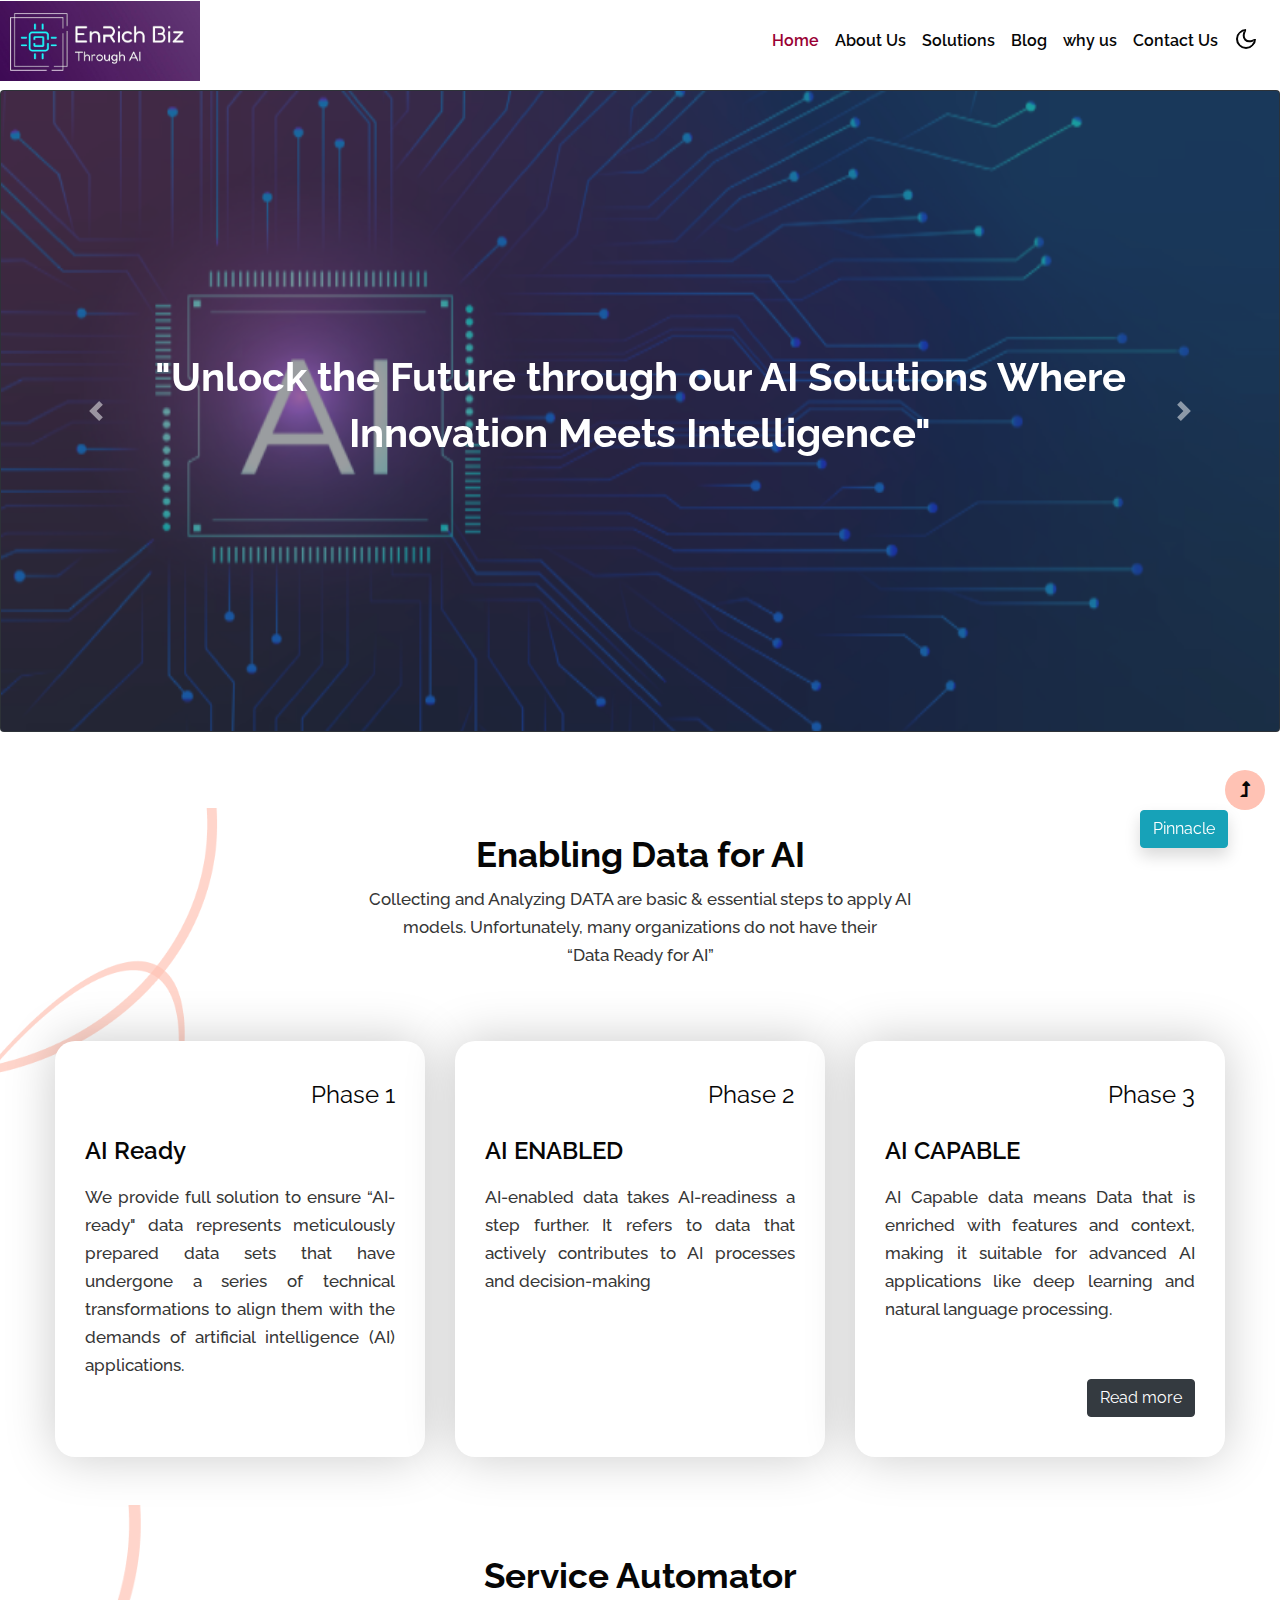
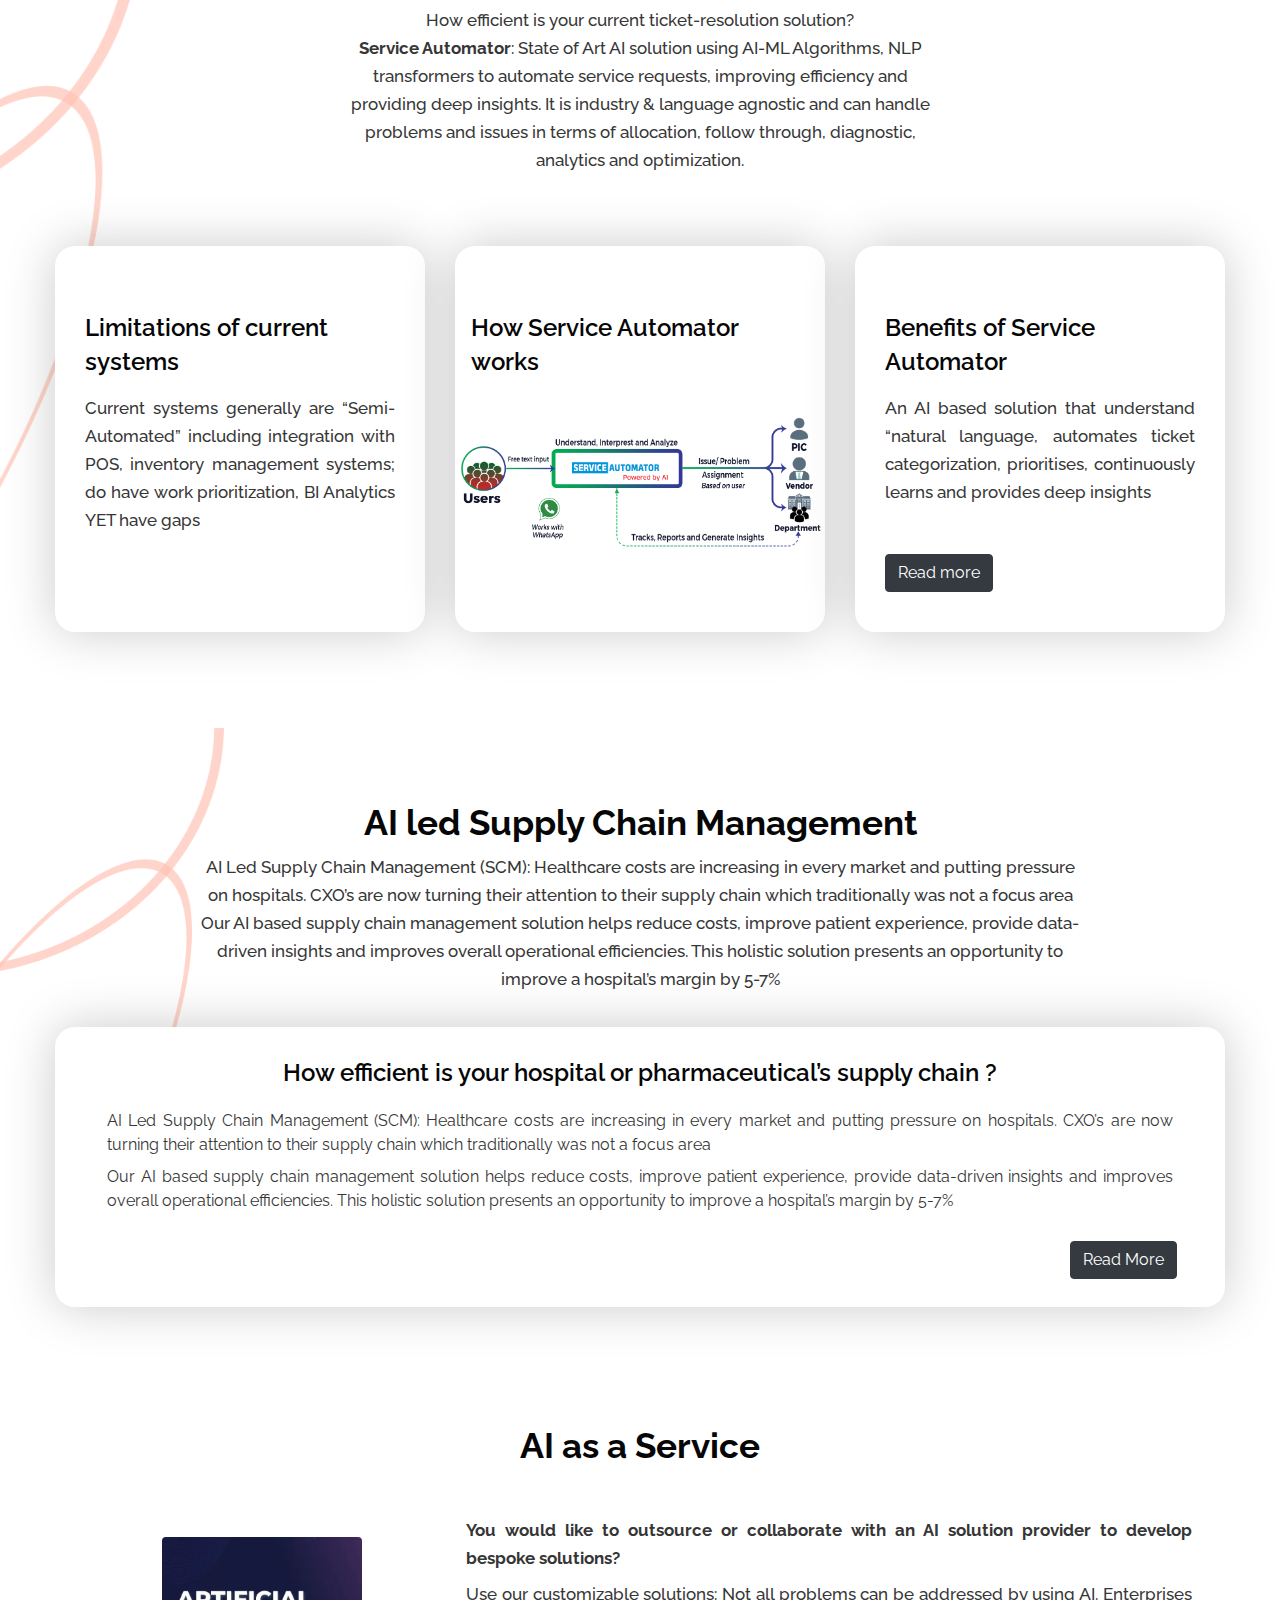
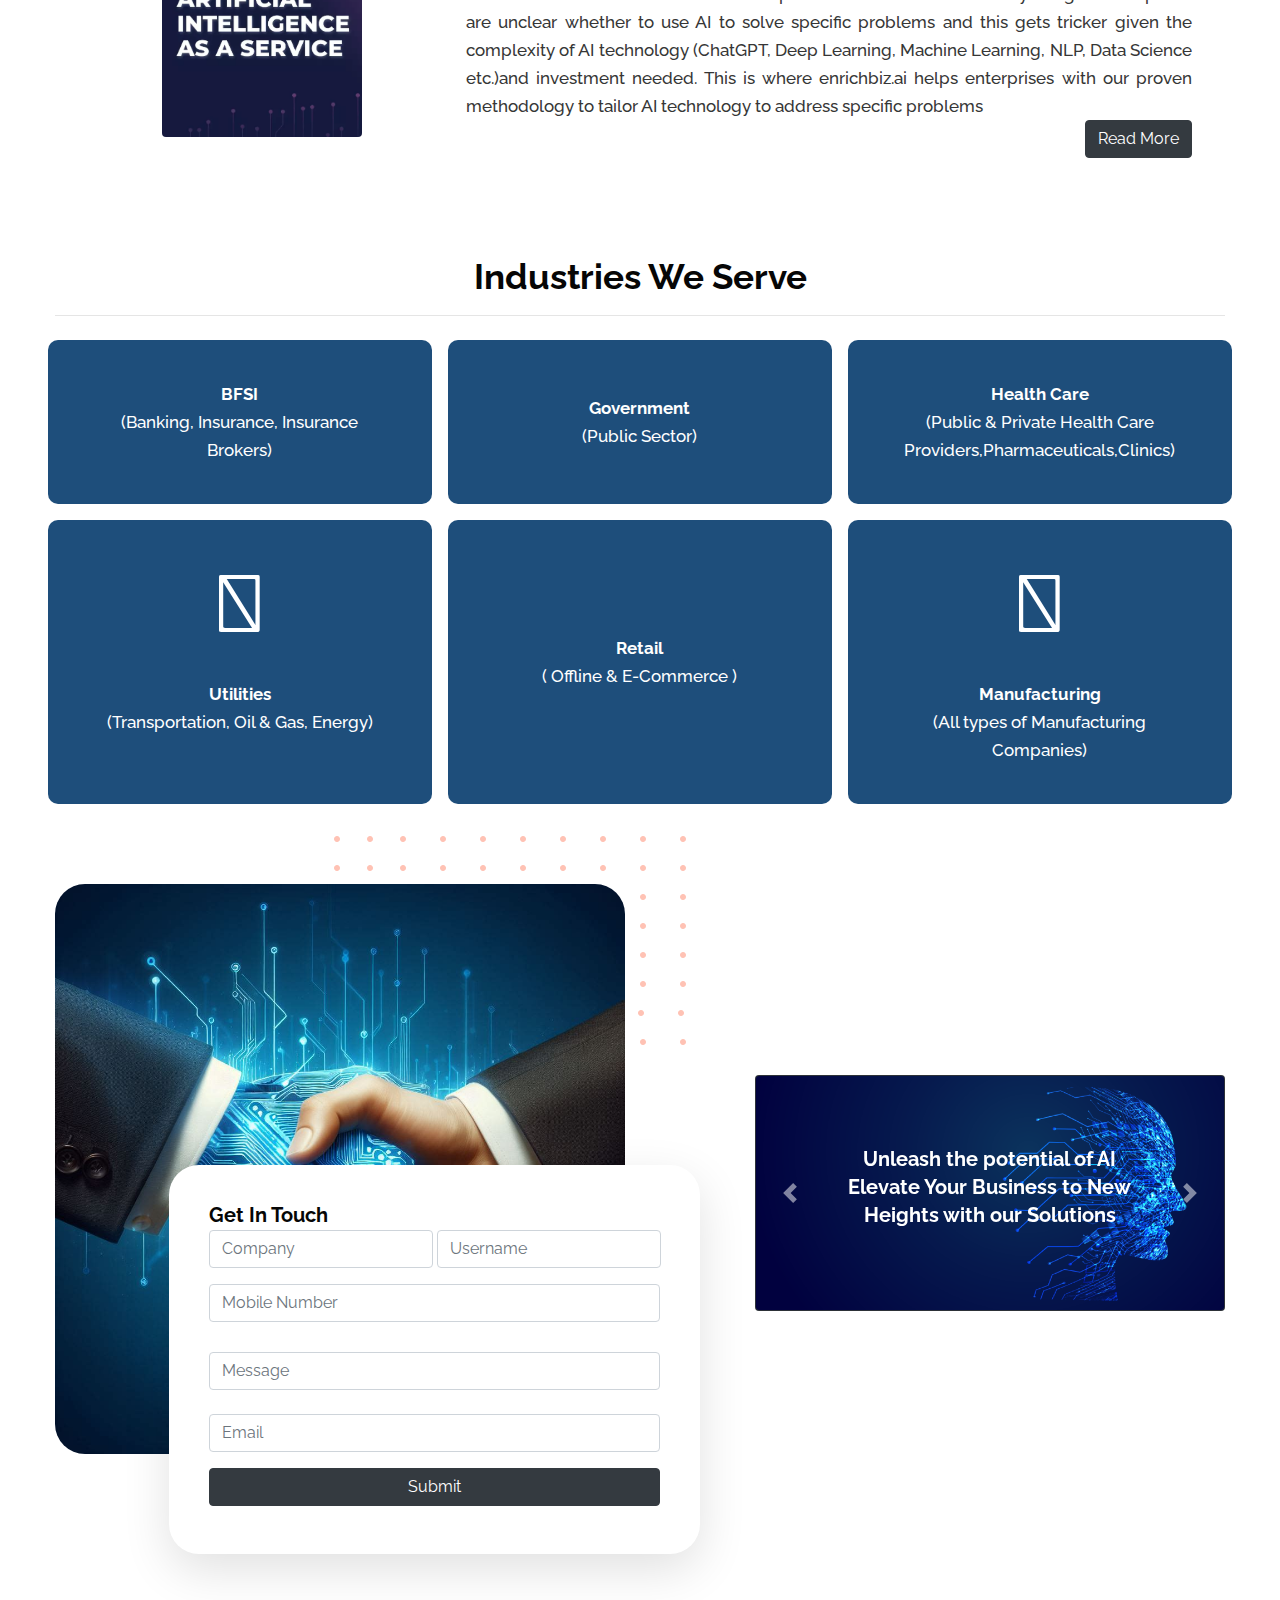
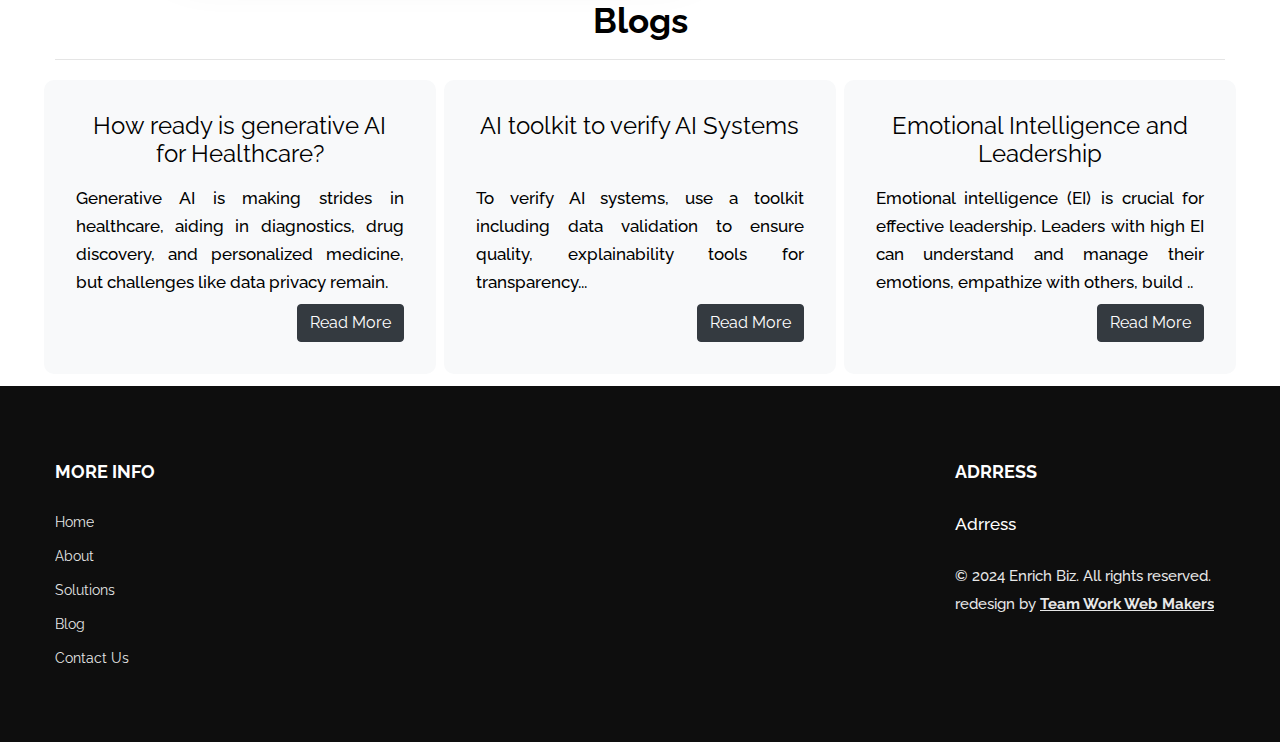
==== index.html @ 0f1491c2 "rollback colors" ====
<!doctype html>
<html lang="en">

<head>
    <meta charset="utf-8">
    <meta name="viewport" content="width=device-width, initial-scale=1, shrink-to-fit=no">
    <title>Home | Enrichbiz</title>
    <link rel="icon" type="image/x-icon" href="assets/images2/logo.jpg">
    <link
        href="//fonts.googleapis.com/css2?family=Raleway:ital,wght@0,100;0,200;0,300;0,400;0,500;0,600;0,700;0,800;0,900;1,100;1,200;1,300;1,400;1,500;1,600;1,700;1,800;1,900&display=swap"
        rel="stylesheet">
    <link rel="stylesheet" href="assets/css/fontawesome-all.min.css">
    
    <link rel="stylesheet" href="assets/css/style-starter.css">
    <script src="script.js"></script>
    <style>
        .inverted-image{
            filter: invert(100%);
        }
    </style>
</head>

<body>
    
    <header id="site-header" class="sticky-lg-top" style="padding-right: 20px;">
        <div class="container-fluid px-0">
            <nav class="navbar navbar-expand-lg stroke px-0 pt-0">
                <h1>
                    <!--a class="navbar-brand" href="">
                        <i class="fab fa-mastodon"></i>arket<span>place</span>
                    </a-->
                    <a class="navbar-brand pt-0" href="index.html">
                        <img src="assets/images2/bg.jpg" class="img-fluid  pt-0" alt="our logo" title="Your logo" style="height:80px;" />
                    </a>
                </h1> 
    
                <button class="navbar-toggler  collapsed bg-gradient" type="button" data-toggle="collapse"
                    data-target="#navbarTogglerDemo02" aria-controls="navbarTogglerDemo02" aria-expanded="false"
                    aria-label="Toggle navigation">
                    <span class="fa icon-expand fa-bars" style="color: rgb(33, 85, 181);"></span>
                    <span class="fa icon-close fa-times" style="color: rgb(33, 85, 181);"></span>
                </button>

                <div class="collapse navbar-collapse" id="navbarTogglerDemo02">
                    <ul class="navbar-nav ml-lg-auto">
                        <li class="nav-item active">
                            <a class="nav-link" href="index.html">Home <span class="sr-only">(current)</span></a>
                        </li>
                        <li class="nav-item">
                            <a class="nav-link" href="about.html">About Us</a>
                        </li>
                        <li class="nav-item dropdown"> <!-- Add 'dropdown' class here -->
                            <a class="nav-link dropdown-toggle" href="#" id="navbarDropdown" role="button" data-toggle="dropdown" aria-haspopup="true" aria-expanded="false">
                                Solutions
                            </a>
                            <div class="dropdown-menu" aria-labelledby="navbarDropdown">
                                <a class="dropdown-item" href="solutions.html">Enabling Data</a>
                                <a class="dropdown-item" href="solution2.html">Service Automator</a>
                                <a class="dropdown-item" href="solution3.html">AI-SCM</a>
                                <a class="dropdown-item" href="solution4.html">AIaaS</a>
                            </div>
                        </li>
                        <li class="nav-item">
                            <a class="nav-link" href="blog.html">Blog</a>
                        </li>
                        <li class="nav-item">
                            <a class="nav-link" href="whyus.html">why us</a>
                        </li>
                        <li class="nav-item">
                            <a class="nav-link" href="contact.html">Contact Us</a>
                        </li>
                    </ul>
                </div>
                
                <!-- //search button -->
                <!-- toggle switch for light and dark theme -->
                <div class="cont-ser-position" data-toggle="tooltip" data-placement="left" title="Light / Dark">
                    <nav class="navigation">
                        <div class="theme-switch-wrapper">
                            <label class="theme-switch" for="checkbox">
                                <input type="checkbox" id="checkbox">
                                <div class="mode-container">
                                    <i class="gg-sun"></i>
                                    <i class="gg-moon"></i>
                                </div>
                            </label>
                        </div>
                    </nav>
                </div>
                <!-- //toggle switch for light and dark theme -->
            </nav>
        </div>
    </header>
    <!--//header-->

    <section>
        <div id="carouselExampleControls" class="carousel slide" data-ride="carousel">
            <div class="carousel-inner">
              <div class="carousel-item active" data-interval="2000">
                <div class="card bg-dark text-white">
                    <img src="assets/images2/pic1.png" class="card-img" alt="..." style="opacity: 50%;">
                    <div class="container card-img-overlay text-white align-items-center d-flex justify-content-center">
                      <h1 class="card-title text-white text-center p-4 font-weight-bolder">"Unlock the Future through our AI Solutions		
                        Where <br><br>Innovation Meets Intelligence"</h1>
                    </div>
                </div>
              </div>
              <div class="carousel-item" data-interval="2000">
                <div class="card bg-dark text-white">
                    <img src="assets/images2/pic2.png" class="card-img" alt="..." style="opacity: 50%;">
                    <div class="container card-img-overlay text-white align-items-center d-flex justify-content-center">
                      <h1 class="card-title text-white text-center p-4 font-weight-bolder">"Infusing Artificial Intelligence into your organization
                        is no <br> <br>longer a choice"</h1>
                    </div>
                </div>
              </div>
            </div>
            <a class="carousel-control-prev" href="#carouselExampleControls" role="button" data-slide="prev">
              <span class="carousel-control-prev-icon" aria-hidden="true"></span>
              <span class="sr-only">Previous</span>
            </a>
            <a class="carousel-control-next" href="#carouselExampleControls" role="button" data-slide="next">
              <span class="carousel-control-next-icon" aria-hidden="true"></span>
              <span class="sr-only">Next</span>
            </a>
          </div>
    </section>

    <!-- 3grids section -->
    <h2 class="text-center pt-4 text-white pb-4 font-weight-bold">OUR SOLUTIONS</h2>
    <section class="about-section">
        
        <div class="container pb-lg-5 py-4">
            <div class="title-heading-w3 mx-auto text-center mb-sm-5 mb-4 pb-xl-4" style="max-width:600px">
                <h3 class="title-style mb-2 ">Enabling Data for AI</h3>
                <p class="">Collecting and Analyzing DATA are basic & essential steps to apply AI models. Unfortunately,  many organizations do not have their <br> “Data Ready for AI”</p>
            </div>
            <div class="row">
                <div class="col-lg-4 col-md-6">
                    <div class="box-wrap h-100">
                        <!--div class="icon">
                            <i class="fas fa-laptop-code blue-clr-bg"></i>
                        </div-->
                        <h4 class="d-flex justify-content-end">Phase 1</h4>
                        <h4><a>AI Ready</a></h4>
                        <p class="text-justify">We provide full solution to ensure “AI-ready" data represents meticulously prepared data sets that have undergone a series of technical transformations to align them with the demands of artificial intelligence (AI) applications.
                        </p>
                        
                        <div class="align-content-end d-flex justify-content-end"> 
                            <!--a href="#" class="read" style="bottom: 0px;">Read more</a-->
                        </div>
                    </div>
                </div>
                <div class="col-lg-4 col-md-6 mt-md-0 mt-4">
                    <div class="box-wrap h-100">
                        <!--div class="icon">
                            <i class="fas fa-chart-bar primary-clr-bg"></i>
                        </div-->
                        <h4 class="d-flex justify-content-end">Phase 2</h4>
                        <h4><a href="#">AI ENABLED</a></h4>
                        <p class="text-justify">AI-enabled data takes AI-readiness a step further. It refers to data that actively contributes to AI processes and decision-making <br><br><br><br></p>
                        <div class="align-content-end d-flex justify-content-end"> 
                            <!--a href="#" class="read" style="bottom: 0px;">Read more</a-->
                        </div>
                    </div>
                </div>
                <div class="col-lg-4 col-md-6 mt-lg-0 mt-4">
                    <div class="box-wrap h-100">
                        <!--div class="icon">
                            <i class="fas fa-copy green-clr-bg"></i>
                        </div-->
                        <h4 class="d-flex justify-content-end">Phase 3</h4>
                        <h4><a href="#">AI CAPABLE </a></h4>
                        <p class="text-justify">AI Capable data means Data that is enriched with features and context, making it suitable for advanced AI applications like deep learning and natural language processing. <br><br><br> 
                        </p>
                        <div class="align-items-end d-flex justify-content-end"> 
                        <a href="solutions.html" class="btn btn-dark" style="bottom: 0px;">Read more</a>
                        </div>
                    </div>
                </div>
            </div>
        </div>
    </section>
    <section class="about-section pb-5 pt-5">
        <div class="container pb-lg-5 pb-4">
            <div class="title-heading-w3 mx-auto text-center mb-sm-5 mb-4 pb-xl-4" style="max-width:600px">
                <h3 class="title-style mb-2 ">Service Automator</h3>
                <p class="">How efficient is your current ticket-resolution solution? <br> <b> Service Automator</b>: State of Art AI solution using AI-ML Algorithms, NLP transformers to automate service requests, improving efficiency and providing deep insights. It is industry & language agnostic and can handle problems and issues in terms of allocation, follow through, diagnostic, analytics and optimization.</p>
            </div>
            <div class="row">
                <div class="col-lg-4 col-md-6">
                    <div class="box-wrap h-100">
                        <!--div class="icon">
                            <i class="fas fa-laptop-code blue-clr-bg"></i>
                        </div-->
                        <!--q1h4 class="number">01</h4-->
                        <h4><a href="#">Limitations of current systems</a></h4>
                        <p class="text-justify">Current systems generally are “Semi-Automated” including integration with POS, inventory management systems; do have work prioritization, BI Analytics YET have gaps</p>
                        <br>
                        <!--a href="#" class="read">Read more</a-->
                    </div>
                </div>
                <div class="col-lg-4 col-md-6 mt-lg-0 mt-4">
                    <div class="box-wrap h-100 p-0 pt-4">
                        <!--div class="icon">
                            <i class="fas fa-copy green-clr-bg"></i>
                        </div-->
                        <!--h4 class="number">02</h4-->
                        <h4 class="p-3"><a href="#">How Service Automator works
                        </a></h4>
                        <!--p>Image goes here <br></p-->
                        
                        <img src="assets/images2/sa3.png" class="img-fluid serviceA bg-white" alt="">
                        <!--a href="#" class="read">Read more</a-->
                    </div>
                </div>
                <div class="col-lg-4 col-md-6 mt-md-0 mt-4">
                    <div class="box-wrap h-100">
                        <!--div class="icon">
                            <i class="fas fa-chart-bar primary-clr-bg"></i>
                        </div-->
                        <!--h4 class="number">03</h4-->
                        <h4><a>Benefits of Service Automator 
                        </a></h4>
                        <p class="text-justify">An AI based solution that understand “natural language, automates ticket categorization, prioritises, continuously learns and provides deep insights
                        </p>
                        <br>
                        <br>
                        <a href="solution2.html" class="btn btn-dark">Read more</a>
                    </div>
                </div>
            </div>
        </div>
    </section>
    <section class="about-section pb-1">
        <div class="container py-lg-5 py-4">
            <div class="title-heading-w3 mx-auto text-center mt-3 pb-xl-4 p-2">
                <h3 class="title-style mb-2">AI led Supply Chain Management</h3>
                <div class="container col-lg-8">
                    <p class="text-center">
                        AI Led Supply Chain Management (SCM): Healthcare costs are increasing in every market and putting pressure on hospitals.  CXO’s are now turning their attention to their supply chain which traditionally was not a focus area
                        Our AI based supply chain management solution  helps reduce costs, improve patient experience, provide data-driven insights and improves overall operational efficiencies. This holistic solution presents an opportunity to improve a hospital’s margin by 5-7%
                    </p>
                </div>
            </div>
            <div class="row">
                <div class="container  col-md-12 text-center mb-3 pb-0">
                    <div class="box-wrap p-lg-1 px-lg-5 h-100">
                        <!--div class="icon">
                            <i class="fas fa-laptop-code blue-clr-bg"></i>
                        </div-->
                        <!--q1h4 class="number">01</h4-->
                        <h4><a href="#">How efficient is your hospital or pharmaceutical’s supply chain ?

                        </a></h4>
                        <ul>
                            <li class="text-justify p-1">AI Led Supply Chain Management (SCM): Healthcare costs are increasing in every market and putting pressure on hospitals.  CXO’s are now turning their attention to their supply chain which traditionally was not a focus area
                            </li>
                            <li class="text-justify p-1">Our AI based supply chain management solution  helps reduce costs, improve patient experience, provide data-driven insights and improves overall operational efficiencies. This holistic solution presents an opportunity to improve a hospital’s margin by 5-7%</li>
                            
                        </ul>
                        <div class="d-flex justify-content-end mt-4">
                            <a class="btn btn-dark text-white" href="solution3.html">Read More</a>
                        </div>
                        <!--p class="text-justify">Current systems generally are “Semi-Automated” including integration with POS, inventory management systems; do have work prioritization, BI Analytics YET have gaps</p-->
                        <br>
                        <!--a href="#" class="read">Read more</a-->
                    </div>
                </div>
                
            </div>
        </div>
    </section>
    <section > 
        <div class="container p-5">
            <h3 class="title-style mb-2 text-center mb-5">AI as a Service</h3>
            <div class="row">
                <div class="col-lg-4 rounded">
                    <div class="d-flex justify-content-center align-items-center h-100 ">
                        <img src="assets/images2/aiaas.png" class="rounded" width="200" alt="" srcset="">
                    </div>
                </div>
                <div class="col-lg-8">
                <p class="font-weight-bold text-justify">You would like to outsource or collaborate with an AI solution provider to develop bespoke solutions?</p>
                <p class="mt-2 text-justify">Use our customizable solutions: Not all problems can be addressed by using AI. Enterprises are unclear whether to use AI to solve specific problems and this gets tricker given the complexity of AI technology (ChatGPT, Deep Learning, Machine Learning, NLP, Data Science etc.)and investment needed.
                    This is where enrichbiz.ai helps enterprises with our proven methodology to tailor AI technology to address specific problems
                    </p>
                    <div class="d-flex justify-content-end">
                        <a class="btn btn-dark" href="solution4.html">Read More
                        </a>
                    </div>
                </div>
            </div>
        </div>
    </section>
    <section>
    <!-- //3grids section -->
    <section>
        <section class="weServe mb-4 container pt-5">
            <h3 class="font-weight-bolder text-center title-style">Industries We Serve</h3><hr/>
            <div class="row">
                <div class="col p-2 col-lg-4 col-12">
                    <div class="p-4 text-white h-100" style="border-radius: 10px;background-color: rgb(30, 78, 123);">
                        <div class="d-flex align-items-center justify-content-center h-100">
                            <div>
                                <span class="d-flex justify-content-center">
                                    <i class="fa-solid fa-building-columns fa-2xl" style="font-size: 5rem;"></i>
                                </span>
                        
                                <div class="d-flex justify-content-center align-items-center p-3">
                                    <p class="text-center text-white"><strong>BFSI</strong><br>
                                        (Banking, Insurance, Insurance Brokers)</p>
                                </div>
                            </div>
                        </div>
                    </div>
                </div>
                <div class="col p-2 col-lg-4 col-12">
                    <div class="p-4 text-white h-100" style="border-radius: 10px;background-color: rgb(30, 78, 123);">
                        <div class="d-flex align-items-center justify-content-center h-100">
                            <div>
                                <span class="d-flex justify-content-center">
                                    <i class="fa-solid fa-building-flag fa-2xl text-center" style="font-size: 5rem;"></i>
                                </span>
                        
                                <div class="d-flex justify-content-center align-items-center p-3">
                                    <p class="text-center text-white"><strong>Government</strong><br>
                                        (Public Sector) </p>
                                </div>
                            </div>
                        </div>
                    </div>
                </div>
                <div class="col p-2 col-lg-4 col-12">
                    <div class="p-4 text-white" style="border-radius: 10px;background-color: rgb(30, 78, 123);">
                        <div class="d-flex align-items-center justify-content-center">
                            <span>
                                <i class="fa-solid fa-house-medical fa-2xl" style="font-size: 5rem;"></i>
                            </span>
                        </div>
                        <div class="d-flex justify-content-center align-items-center p-3">
                            <p class="text-center text-white"><strong>Health Care</strong><br>
                                (Public & Private Health Care Providers,Pharmaceuticals,Clinics)</p>
                        </div>
                    </div>
                </div>
            </div>
            
            <div class="row">
                <div class="col p-2 col-lg-4 col-12">
                    <div class="p-4 text-white h-100" style="border-radius: 10px;background-color: rgb(30, 78, 123);">
                        <div class="d-flex align-items-center justify-content-center h-100">
                            <div>
                                <span class="d-flex justify-content-center">
                                    <i class="fa-solid fa-toolbox fa-2xl" style="font-size: 5rem;"></i>
                                </span>
                            
                                <div class="p-3">
                                    <p class="text-center text-white"><strong>Utilities</strong><br>
                                        (Transportation, Oil & Gas, Energy)<br><br>
                                </div>
                            </div>
                        </div>
                    </div>
                </div>
                <div class="col p-2 col-lg-4 col-12">
                    <div class="p-4 text-white h-100" style="border-radius: 10px;background-color: rgb(30, 78, 123);">
                        <div class="d-flex align-items-center justify-content-center h-100">
                            <div>
                            <span class="d-flex justify-content-center">
                                <i class="fa-solid fa-cart-shopping fa-2xl" style="font-size: 5rem;"></i>
                            </span>
                        
                            <div class="p-3">
                                <p class="text-center text-white"><strong>Retail</strong><br>
                                    ( Offline & E-Commerce )</p>
                            </div>
                            </div>
                        </div>
                    </div>
                </div>
                <div class="col p-2 col-lg-4 col-12">
                    <div class="p-4 text-white" style="border-radius: 10px;background-color: rgb(30, 78, 123);">
                        <div class="d-flex align-items-center justify-content-center">
                            <span>
                                <i class="fa-solid fa-industry fa-2xl" style="font-size: 5rem;"></i>
                            </span>
                        </div>
                        <div class="d-flex justify-content-center align-items-center p-3">
                            <p class="text-center text-white"><strong>Manufacturing</strong><br>
                                (All types of Manufacturing Companies)</p>
                        </div>
                    </div>
                </div>
            </div>
        </section>
    </section>

    <!-- home block 3 -->
    <section class="w3l-servicesblock py-5">
        <div class="container pb-lg-5">
            <div class="row pb-xl-5 align-items-center">
                <div class="col-lg-6 position-relative home-block-3-left pb-lg-0 pb-5">
                    <div class="position-relative">
                        <img id="getintouch" src="assets/images2/Designer.png" alt="" class="img-fluid radius-image">
                    </div>
                    <form class="imginfo__box" method="POST" action="/contact.php">
                        <h6 class="imginfo__title">Get In Touch</p>
                            <div class="    ">
                                <div class="input-group mb-3">
                                    <div class="input-group-prepend">
                                        <input type="text" name="company" class="form-control" placeholder="Company" aria-label="Full name" aria-describedby="basic-addon1" style="margin-right: 4px;"><br>
                                        <input type="text" name="username" class="form-control" placeholder="Username" aria-label="Username" aria-describedby="basic-addon1">
                                    </div>
                                  </div>
                                  <input type="text" name="mobile" class="form-control " placeholder="Mobile Number" aria-label="Mobile" aria-describedby="basic-addon1"><br>
                                  <input type="text" name="message" class="form-control" placeholder="Message" aria-label="Message" aria-describedby="message-addon1">
                                  <input type="text" name="email" class="form-control mt-4" placeholder="Email" aria-label="Message" aria-describedby="message-addon1">
                                  
                            </div>
                            <button type="submit" class="btn btn-dark w-100 mt-3">Submit</button>
                        <!--a href="tel:http://+65 98285921"><span class="fa fa-phone mr-2"></span>+65 98285921</a-->
                    </form>

                </div>
                
                <div class="col-xl-5 w-100 col-lg-6 offset-xl-1 mt-lg-0 mt-5 pt-lg-0 pt-5">
                    <!--h3 class="title-style">We have AI solutions that
                        will increase your earnings</h3>
                    <p class="mt-lg-4 mt-3 mb-sm-5 mb-4">team work web makers - description</p-->
                    <div class="two-grids mt-md-0 mt-md-5 mt-4">
                        <div id="secondCarousel" class="carousel slide" data-ride="carousel">
                            <div class="carousel-inner">
                              <div class="carousel-item active" data-interval="2000">
                                <div class="card bg-dark text-white">
                                    <img src="assets/images2/pic2.png" class="card-img" alt="...">
                                    <div class="d-flex card-img-overlay align-items-center justify-content-center">
                                      <h5 class="card-title col-lg-9 font-weight-bolder text-white text-center">Unleash the potential of AI <br>Elevate Your Business to New Heights with our Solutions</h5>
                                      <!--p class="card-text">This is a wider card with supporting text below as a natural lead-in to additional content. This content is a little bit longer.</p>
                                      <p class="card-text">Last updated 3 mins ago</p-->
                                    </div>
                                  </div>
                              </div>
                              <div class="carousel-item" data-interval="2000">
                                <div class="card bg-dark text-white">
                                    <img src="assets/images2/pic1.png" class="card-img" alt="...">
                                    <div class="d-flex card-img-overlay align-items-center justify-content-center">
                                      <h5 class="card-title font-weight-bolder col-lg-10 text-white text-center">Innovate. Automate. Accelerate: 
                                        Embrace <br> AI for a Better Tomorrow.</h5>
                                      <!--p class="card-text">This is a wider card with supporting text below as a natural lead-in to additional content. This content is a little bit longer.</p>
                                      <p class="card-text">Last updated 3 mins ago</p-->
                                    </div>
                                  </div>
                              </div>
                            </div>
                            <a class="carousel-control-prev" href="#secondCarousel" role="button" data-slide="prev">
                              <span class="carousel-control-prev-icon" aria-hidden="true"></span>
                              <span class="sr-only">Previous</span>
                            </a>
                            <a class="carousel-control-next" href="#secondCarousel" role="button" data-slide="next">
                              <span class="carousel-control-next-icon" aria-hidden="true"></span>
                              <span class="sr-only">Next</span>
                            </a>
                        </div>
                    </div>
                </div>
            </div>
        </div>
    </section>

    <!--section class="w3l-ab-section py-5">
        <div class="container py-md-5 py-4">
            <div class="row py-lg-4">
                <div class="col-lg-6 section-width align-self">
                    <h3 class="title-style pr-xl-5">We help businesses launch, grow and succeed</h3>
                    <p class="mt-lg-4 mt-3 pb-3">For more details contact us</p>
                    <a href="" class="btn btn-style mt-4">Get in Touch</a>
                </div>
                <div class="col-lg-6 history-info mt-5 pt-lg-0 pt-5">
                    <div class="position-relative img-border">
                        <img src="assets/images/video.jpg" class="img-fluid video-popup-image" alt="video-popup">

                        <a href="#small-dialog" class="popup-with-zoom-anim play-view text-center position-absolute">
                            
                        </a>
                    </div>
                </div>
            </div>
        </div>
    </section-->
    <!-- //video section -->
    <section class="container">
        <h3 class="font-weight-bolder text-clr-bg text-center title-style">Blogs</h3><hr/>
        <div class="row">
            <div class="p-1 col-lg-4">
                <div class="p-2 bg-light mb-2 " style="border-radius: 10px;">
                    <div class="d-flex justify-content-center">
                        <img src="https://cdn-icons-png.freepik.com/512/9187/9187604.png" class="img-fluid" alt="" style="border-radius: 10px;max-height: 150px;">
                    </div>
                    <div class="col-lg-12 col-12 p-4 justify-content-center">
                        <div>
                            <h4 class="text-center text-clr-bg mb-3">How ready is generative AI for Healthcare?</h4>
                            <p class="text-clr-bg text-justify mb-2">Generative AI is making strides in healthcare, aiding in diagnostics, drug discovery, and personalized medicine, but challenges like data privacy remain.</p>
                            <div class="d-flex justify-content-end">
                                <a class="btn btn-dark text-white" target="_blank" href="https://www.linkedin.com/feed/update/urn:li:activity:7089662229532319744?utm_source=share&utm_medium=member_desktop
                                ">Read More</a>
                            </div>
                        </div>
                    </div>
                </div>
            </div>
            <div class="p-1 col-lg-4">
                <div class="p-2 bg-light mb-2" style="border-radius: 10px;">
                    <div class="d-flex justify-content-center">
                        <img src="https://cdn-icons-png.freepik.com/512/9187/9187604.png" class="img-fluid" alt="" style="border-radius: 10px;max-height: 150px;">
                    </div>
                    <div class="col-lg-12 col-12 p-4">
                        <h4 class="text-center text-clr-bg mb-3">AI toolkit to verify AI Systems <br><br></h4>
                        <p class="text-clr-bg text-justify mb-2">To verify AI systems, use a toolkit including data validation to ensure quality, explainability tools for transparency...</p>
                        <div class="d-flex justify-content-end">
                            <a class="btn btn-dark text-white" target="_blank" href="https://www.linkedin.com/feed/update/urn:li:activity:7073620783947808768?utm_source=share&utm_medium=member_desktop
                            ">Read More</a>
                        </div>
                    </div>
                    
                </div>
            </div>
            <div class="p-1 col-lg-4">
                <div class="p-2 bg-light mb-2" style="border-radius: 10px;">
                    <div class="d-flex justify-content-center">
                        <img src="https://cdn-icons-png.freepik.com/512/9187/9187604.png" class="img-fluid" alt="" style="border-radius: 10px;max-height: 150px;">
                    </div>
                    <div class="col-lg-12 col-12 p-4">
                        <h4 class="text-center text-clr-bg mb-3">Emotional Intelligence and Leadership </h4>
                        <p class="text-clr-bg text-justify mb-2">Emotional intelligence (EI) is crucial for effective leadership. Leaders with high EI can understand and manage their emotions, empathize with others, build .. </p>
                        <div class="d-flex justify-content-end">
                            <a class="btn btn-dark text-white" target="_blank" href="https://www.linkedin.com/posts/krishna123_leadership-emotionalintelligence-covid-activity-6677514870008750080-vHNn?utm_source=share&utm_medium=member_desktop">Read More</a>
                        </div>
                    </div>
                </div>
            </div>
        </div>
    </section>
    </section>
    <!-- footer -->
    <footer class="w3l-footer-29-main">
        <div class="footer-29 py-5">
            <div class="container py-lg-4">
                <div class="row footer-top-29">
                    <div class="col-lg-9">
                        <div class="row">
                            <div class="col-md-3 col-6 footer-list-29">
                                <ul>
                                    <h6 class="footer-title-29">MORE INFO</h6>
                                    <li><a href="index.html">Home</a></li>
                                    <li><a href="about.html">About</a></li>
                                    <li><a href="solutions.html">Solutions</a></li>
                                    <li><a href="blog.html">Blog</a></li>
                                    <li><a href="contact.html">Contact Us</a></li>
                                </ul>
                            </div>
                            <div class="col-md-3 col-6 footer-list-29">
                                <!--ul>
                                    <h6 class="footer-title-29">Quick Links</h6>
                                    <li><a href="">Management</a></li>
                                    <li><a href="">Department Services</a></li>
                                    <li><a href="">Make Appointment</a></li>
                                    <li><a href="">Our Business Growth</a></li>
                                </ul-->
                            </div>
                            <div class="col-md-3 col-6 footer-list-29 mt-md-0 mt-4">
                                <!--ul>
                                    <h6 class="footer-title-29">Support</h6>
                                    <li><a href="">Live Chart</a></li>
                                    <li><a href="">Faq's</a></li>
                                    <li><a href=""> Support</a></li>
                                    <li><a href="">Terms of Service</a></li>
                                </ul-->
                            </div>
                            <div class="col-md-3 col-6 footer-list-29 mt-md-0 mt-4">
                                <!--h6 class="footer-title-29">More Info</h6>
                                <ul>
                                    <li><a href="">Privacy Policy</a></li>
                                    <li><a href=""> Terms of Service</a></li>
                                    <li><a href="">Contact us</a></li>
                                    <li><a href=""> Support</a></li>
                                </ul-->
                            </div>
                        </div>
                    </div>
                    <div class="col-lg-3 footer-contact-list mt-lg-0 mt-md-5 mt-4">
                        <h6 class="footer-title-29">Adrress</h6>
                       <p class="text-white">Adrress</p>
                        <!-- copyright -->
                        <p class="copy-footer-29 mt-4">© 2024 Enrich Biz. All rights reserved. redesign by <a>Team Work Web Makers</a></p>
                    </div>
                </div>
            </div>
        </div>
    </footer>
    <!-- //footer -->

    <!-- Js scripts -->
    <!-- move top -->
    <button onclick="topFunction()" id="movetop" title="Go to top">
        <span class="fas fa-level-up-alt" aria-hidden="true"></span>
    </button>
    
        
    
    <div class="d-flex justify-content-end fixed-bottom mx-5 my-5">
        <!--button class="btn btn-info m-1 shadow" onclick="openBot1()">Pinnacle 1</button-->
        <button class="btn btn-info m-1 shadow" onclick="openBot2()">Pinnacle</button>
    </div>
    
    <!--div class="d-flex justify-content-end fixed-bottom mx-2 invisible" id="chatbox-container" style="bottom: 20%;">
        <div class="card p-3 col-lg-4 shadow" style="min-height: 300px;">
           <div class="d-flex justify-content-between align-items-center mb-2">
              <div class="title text-center">Pinnacle 1</div>
              <button class="btn p-0 mx-2" onclick="closeChatbox()">X</button>
           </div>
           <div class="card-body border rounded h-100 mb-1" id="chatbox" style="max-height: 200px; overflow-y: scroll">
              <p class="font-italic font-weight-light small">How May I Help you... <br></p>
           </div>
           <div class="d-flex align-items-end">
              <div class="w-100">
                 <input type="text" name="" id="userInput" class="form-control mb-2">
                 <button class="btn btn-info w-100" onclick="sendMessage()">Search</button>
              </div>
           </div>
        </div>
    </div-->
    <div class="d-flex justify-content-end fixed-bottom mx-2 invisible" id="chatbox-container2" style="bottom: 20%;">
        <iframe src="https://page.botpenguin.com/660164fadfbf723a5ee661b9/660164e9893722533ff7a56d"></iframe>
        <!--div class="card p-3 col-lg-4 shadow">
           <div class="d-flex justify-content-between align-items-center mb-2">
              <div class="title text-center">Pinnacle 2</div>

              <button class="btn p-0 mx-2" onclick="closeChatbox()">X</button>
           </div>
           <iframe
                src="https://www.chatbase.co/chatbot-iframe/KcZBKH4sSSQAUnxAY6kDj"
                title="Chatbot"
                width="100%"
                style="height: 100%; min-height: 400px"
                frameborder="0"
                >
            </iframe>

        </div-->
    </div>
    
    <script>
        // When the user scrolls down 20px from the top of the document, show the button
        window.onscroll = function () {
            scrollFunction()
        };

        function scrollFunction() {
            if (document.body.scrollTop > 20 || document.documentElement.scrollTop > 20) {
                document.getElementById("movetop").style.display = "block";
            } else {
                document.getElementById("movetop").style.display = "none";
            }
        }

        // When the user clicks on the button, scroll to the top of the document
        function topFunction() {
            document.body.scrollTop = 0;
            document.documentElement.scrollTop = 0;
        }
    </script>
    <!-- //move top -->

    <!-- common jquery plugin -->
    <script src="assets/js/jquery-3.3.1.min.js"></script>
    <!-- //common jquery plugin -->

    <!-- banner image moving effect -->
    <script>
        var lFollowX = 0,
            lFollowY = 0,
            x = 0,
            y = 0,
            friction = 1 / 30;

        function animate() {
            x += (lFollowX - x) * friction;
            y += (lFollowY - y) * friction;

            translate = 'translate(' + x + 'px, ' + y + 'px) scale(1.1)';

            $('.banner-image').css({
                '-webit-transform': translate,
                '-moz-transform': translate,
                'transform': translate
            });

            window.requestAnimationFrame(animate);
        }

        $(window).on('mousemove click', function (e) {

            var lMouseX = Math.max(-100, Math.min(100, $(window).width() / 2 - e.clientX));
            var lMouseY = Math.max(-100, Math.min(100, $(window).height() / 2 - e.clientY));
            lFollowX = (20 * lMouseX) / 100; // 100 : 12 = lMouxeX : lFollow
            lFollowY = (10 * lMouseY) / 100;

        });

        animate();
    </script>
    <!-- //banner image moving effect -->

    <!-- magnific popup -->
    <script src="assets/js/jquery.magnific-popup.min.js"></script>
    <script>
        $(document).ready(function () {
            $('.popup-with-zoom-anim').magnificPopup({
                type: 'inline',

                fixedContentPos: false,
                fixedBgPos: true,

                overflowY: 'auto',

                closeBtnInside: true,
                preloader: false,

                midClick: true,
                removalDelay: 300,
                mainClass: 'my-mfp-zoom-in'
            });

            $('.popup-with-move-anim').magnificPopup({
                type: 'inline',

                fixedContentPos: false,
                fixedBgPos: true,

                overflowY: 'auto',

                closeBtnInside: true,
                preloader: false,

                midClick: true,
                removalDelay: 300,
                mainClass: 'my-mfp-slide-bottom'
            });
        });
    </script>
    <!-- //magnific popup -->

    <!-- theme switch js (light and dark)-->
    <script src="assets/js/theme-change.js"></script>
    <!-- //theme switch js (light and dark)-->

    <!-- MENU-JS -->
    <script>
        $(window).on("scroll", function () {
            var scroll = $(window).scrollTop();

            if (scroll >= 80) {
                $("#site-header").addClass("nav-fixed");
            } else {
                $("#site-header").removeClass("nav-fixed");
            }
        });

        //Main navigation Active Class Add Remove
        $(".navbar-toggler").on("click", function () {
            $("header").toggleClass("active");
        });
        $(document).on("ready", function () {
            if ($(window).width() > 991) {
                $("header").removeClass("active");
            }
            $(window).on("resize", function () {
                if ($(window).width() > 991) {
                    $("header").removeClass("active");
                }
            });
        });
    </script>
    <!-- //MENU-JS -->

    <!-- disable body scroll which navbar is in active -->
    <script>    
        $(function () {
            $('.navbar-toggler').click(function () {
                $('body').toggleClass('noscroll');
            })
        });
    </script>
    <!-- //disable body scroll which navbar is in active -->

    <!-- bootstrap -->
    <script src="https://kit.fontawesome.com/dedeab9b5a.js" crossorigin="anonymous"></script>
    <script src="assets/js/bootstrap.min.js"></script>
    <!-- //bootstrap -->
    <!-- //Js scripts -->
</body>

</html>
---- assets/css/style-starter.css ----
@charset "UTF-8";

:root {
  --blue: #007bff;
  --indigo: #6610f2;
  --purple: #6f42c1;
  --pink: #e83e8c;
  --red: #dc3545;
  --orange: #fd7e14;
  --yellow: #ffc107;
  --green: #28a745;
  --teal: #20c997;
  --cyan: #17a2b8;
  --white: #fff;
  --gray: #6c757d;
  --gray-dark: #343a40;
  --primary: #ff4c4c;
  --secondary: #e71d36;
  --success: #28a745;
  --info: #17a2b8;
  --warning: #ffc107;
  --danger: #dc3545;
  --light: #f8f9fa;
  --dark: #343a40;
  --text-clr:black;
  --breakpoint-xs: 0;
  --breakpoint-sm: 576px;
  --breakpoint-md: 768px;
  --breakpoint-lg: 992px;
  --breakpoint-xl: 1200px;
  --font-family-sans-serif: -apple-system, BlinkMacSystemFont, "Segoe UI", Roboto, "Helvetica Neue", Arial, "Noto Sans", sans-serif, "Apple Color Emoji", "Segoe UI Emoji", "Segoe UI Symbol", "Noto Color Emoji";
  --font-family-monospace: SFMono-Regular, Menlo, Monaco, Consolas, "Liberation Mono", "Courier New", monospace;
}

*,
*::before,
*::after {
  box-sizing: border-box;
}
.text-clr-bg{
  color: var(--text-clr)
}

html {
  font-family: sans-serif;
  line-height: 1.15;
  -webkit-text-size-adjust: 100%;
  -webkit-tap-highlight-color: rgba(0, 0, 0, 0);
}

article,
aside,
figcaption,
figure,
footer,
header,
hgroup,
main,
nav,
section {
  display: block;
}

body {
  margin: 0;
  font-family: -apple-system, BlinkMacSystemFont, "Segoe UI", Roboto, "Helvetica Neue", Arial, "Noto Sans", sans-serif, "Apple Color Emoji", "Segoe UI Emoji", "Segoe UI Symbol", "Noto Color Emoji";
  font-size: 1rem;
  font-weight: 400;
  line-height: 1.5;
  color: #212529;
  text-align: left;
  background-color: #fff;
}

[tabindex="-1"]:focus:not(:focus-visible) {
  outline: 0 !important;
}

hr {
  box-sizing: content-box;
  height: 0;
  overflow: visible;
}

h1,
h2,
h3,
h4,
h5,
h6 {
  margin-top: 0;
  margin-bottom: 0.5rem;
}

p {
  margin-top: 0;
  margin-bottom: 1rem;
}

abbr[title],
abbr[data-original-title] {
  text-decoration: underline;
  -webkit-text-decoration: underline dotted;
  text-decoration: underline dotted;
  cursor: help;
  border-bottom: 0;
  -webkit-text-decoration-skip-ink: none;
  text-decoration-skip-ink: none;
}

address {
  margin-bottom: 1rem;
  font-style: normal;
  line-height: inherit;
}

ol,
ul,
dl {
  margin-top: 0;
  margin-bottom: 1rem;
}

ol ol,
ul ul,
ol ul,
ul ol {
  margin-bottom: 0;
}

dt {
  font-weight: 600;
}

dd {
  margin-bottom: .5rem;
  margin-left: 0;
}

blockquote {
  margin: 0 0 1rem;
}

b,
strong {
  font-weight: bolder;
}

small {
  font-size: 80%;
}

sub,
sup {
  position: relative;
  font-size: 75%;
  line-height: 0;
  vertical-align: baseline;
}

sub {
  bottom: -.25em;
}

sup {
  top: -.5em;
}

a {
  color: var(--font-color);
  text-decoration: none;
  background-color: transparent;
}

a:hover {
  color: var(--primary-color);
  text-decoration: underline;
}

a:not([href]) {
  color: inherit;
  text-decoration: none;
}

a:not([href]):hover {
  color: inherit;
  text-decoration: none;
}

pre,
code,
kbd,
samp {
  font-family: SFMono-Regular, Menlo, Monaco, Consolas, "Liberation Mono", "Courier New", monospace;
  font-size: 1em;
}

pre {
  margin-top: 0;
  margin-bottom: 1rem;
  overflow: auto;
}

figure {
  margin: 0 0 1rem;
}

img {
  vertical-align: middle;
  border-style: none;
}

svg {
  overflow: hidden;
  vertical-align: middle;
}

table {
  border-collapse: collapse;
}

caption {
  padding-top: 0.75rem;
  padding-bottom: 0.75rem;
  color: #6c757d;
  text-align: left;
  caption-side: bottom;
}

th {
  text-align: inherit;
}

label {
  display: inline-block;
  margin-bottom: 0.5rem;
}

button {
  border-radius: 0;
}

button:focus {
  outline: 1px dotted;
  outline: 5px auto -webkit-focus-ring-color;
}

input,
button,
select,
optgroup,
textarea {
  margin: 0;
  font-family: inherit;
  font-size: inherit;
  line-height: inherit;
}

button,
input {
  overflow: visible;
}

button,
select {
  text-transform: none;
}

select {
  word-wrap: normal;
}

button,
[type="button"],
[type="reset"],
[type="submit"] {
  -webkit-appearance: button;
}

button:not(:disabled),
[type="button"]:not(:disabled),
[type="reset"]:not(:disabled),
[type="submit"]:not(:disabled) {
  cursor: pointer;
}

button::-moz-focus-inner,
[type="button"]::-moz-focus-inner,
[type="reset"]::-moz-focus-inner,
[type="submit"]::-moz-focus-inner {
  padding: 0;
  border-style: none;
}

input[type="radio"],
input[type="checkbox"] {
  box-sizing: border-box;
  padding: 0;
}

input[type="date"],
input[type="time"],
input[type="datetime-local"],
input[type="month"] {
  -webkit-appearance: listbox;
}

textarea {
  overflow: auto;
  resize: vertical;
}

fieldset {
  min-width: 0;
  padding: 0;
  margin: 0;
  border: 0;
}

legend {
  display: block;
  width: 100%;
  max-width: 100%;
  padding: 0;
  margin-bottom: .5rem;
  font-size: 1.5rem;
  line-height: inherit;
  color: inherit;
  white-space: normal;
}

@media (max-width: 1200px) {
  legend {
    font-size: calc(1.275rem + 0.3vw);
  }
}

progress {
  vertical-align: baseline;
}

[type="number"]::-webkit-inner-spin-button,
[type="number"]::-webkit-outer-spin-button {
  height: auto;
}

[type="search"] {
  outline-offset: -2px;
  -webkit-appearance: none;
}

[type="search"]::-webkit-search-decoration {
  -webkit-appearance: none;
}

::-webkit-file-upload-button {
  font: inherit;
  -webkit-appearance: button;
}

output {
  display: inline-block;
}

summary {
  display: list-item;
  cursor: pointer;
}

template {
  display: none;
}

[hidden] {
  display: none !important;
}

h1,
h2,
h3,
h4,
h5,
h6,
.h1,
.h2,
.h3,
.h4,
.h5,
.h6 {
  margin-bottom: 0.5rem;
  font-weight: 400;
  line-height: 28px;
}

h1,
.h1 {
  font-size: 2.5rem;
}

@media (max-width: 1200px) {

  h1,
  .h1 {
    font-size: calc(1.375rem + 1.5vw);
  }
}

h2,
.h2 {
  font-size: 2rem;
}

@media (max-width: 1200px) {

  h2,
  .h2 {
    font-size: calc(1.325rem + 0.9vw);
  }
}

h3,
.h3 {
  font-size: 1.75rem;
}

@media (max-width: 1200px) {

  h3,
  .h3 {
    font-size: calc(1.3rem + 0.6vw);
  }
}

h4,
.h4 {
  font-size: 1.5rem;
}

@media (max-width: 1200px) {

  h4,
  .h4 {
    font-size: calc(1.275rem + 0.3vw);
  }
}

h5,
.h5 {
  font-size: 1.25rem;
}

h6,
.h6 {
  font-size: 1rem;
}

.lead {
  font-size: 1.25rem;
  font-weight: 300;
}

.display-1 {
  font-size: 6rem;
  font-weight: 300;
  line-height: 1.2;
}

@media (max-width: 1200px) {
  .display-1 {
    font-size: calc(1.725rem + 5.7vw);
  }
}

.display-2 {
  font-size: 5.5rem;
  font-weight: 300;
  line-height: 1.2;
}

@media (max-width: 1200px) {
  .display-2 {
    font-size: calc(1.675rem + 5.1vw);
  }
}

.display-3 {
  font-size: 4.5rem;
  font-weight: 300;
  line-height: 1.2;
}

@media (max-width: 1200px) {
  .display-3 {
    font-size: calc(1.575rem + 3.9vw);
  }
}

.display-4 {
  font-size: 3.5rem;
  font-weight: 300;
  line-height: 1.2;
}

@media (max-width: 1200px) {
  .display-4 {
    font-size: calc(1.475rem + 2.7vw);
  }
}

hr {
  margin-top: 1rem;
  margin-bottom: 1rem;
  border: 0;
  border-top: 1px solid rgba(0, 0, 0, 0.1);
}

small,
.small {
  font-size: 80%;
  font-weight: 400;
}

mark,
.mark {
  padding: 0.2em;
  background-color: #fcf8e3;
}

.list-unstyled {
  padding-left: 0;
  list-style: none;
}

.list-inline {
  padding-left: 0;
  list-style: none;
}

.list-inline-item {
  display: inline-block;
}

.list-inline-item:not(:last-child) {
  margin-right: 0.5rem;
}

.initialism {
  font-size: 90%;
  text-transform: uppercase;
}

.blockquote {
  margin-bottom: 1rem;
  font-size: 1.25rem;
}

.blockquote-footer {
  display: block;
  font-size: 80%;
  color: #6c757d;
}

.blockquote-footer::before {
  content: "\2014\00A0";
}

.img-fluid {
  max-width: 100%;
  height: auto;
}

.img-thumbnail {
  padding: 0.25rem;
  background-color: #fff;
  border: 1px solid #dee2e6;
  border-radius: 0.25rem;
  max-width: 100%;
  height: auto;
}

.figure {
  display: inline-block;
}

.figure-img {
  margin-bottom: 0.5rem;
  line-height: 1;
}

.figure-caption {
  font-size: 90%;
  color: #6c757d;
}

code {
  font-size: 87.5%;
  color: #e83e8c;
  word-wrap: break-word;
}

a>code {
  color: inherit;
}

kbd {
  padding: 0.2rem 0.4rem;
  font-size: 87.5%;
  color: #fff;
  background-color: #212529;
  border-radius: 0.2rem;
}

kbd kbd {
  padding: 0;
  font-size: 100%;
  font-weight: 600;
}

pre {
  display: block;
  font-size: 87.5%;
  color: #212529;
}

pre code {
  font-size: inherit;
  color: inherit;
  word-break: normal;
}

.pre-scrollable {
  max-height: 340px;
  overflow-y: scroll;
}

.container {
  width: 100%;
  padding-right: 15px;
  padding-left: 15px;
  margin-right: auto;
  margin-left: auto;
}

@media (min-width: 576px) {
  .container {
    max-width: 540px;
  }
}

@media (min-width: 768px) {
  .container {
    max-width: 720px;
  }
}

@media (min-width: 992px) {
  .container {
    max-width: 960px;
  }
}

@media (min-width: 1200px) {
  .container {
    max-width: 1140px;
  }
}

.container-fluid,
.container-sm,
.container-md,
.container-lg,
.container-xl {
  width: 100%;
  padding-right: 15px;
  padding-left: 15px;
  margin-right: auto;
  margin-left: auto;
}

@media (min-width: 576px) {

  .container,
  .container-sm {
    max-width: 540px;
  }
}

@media (min-width: 768px) {

  .container,
  .container-sm,
  .container-md {
    max-width: 720px;
  }
}

@media (min-width: 992px) {

  .container,
  .container-sm,
  .container-md,
  .container-lg {
    max-width: 960px;
  }
}

@media (min-width: 1200px) {

  .container,
  .container-sm,
  .container-md,
  .container-lg,
  .container-xl {
    max-width: 1140px;
  }
}

.row {
  display: flex;
  flex-wrap: wrap;
  margin-right: -15px;
  margin-left: -15px;
}

.no-gutters {
  margin-right: 0;
  margin-left: 0;
}

.no-gutters>.col,
.no-gutters>[class*="col-"] {
  padding-right: 0;
  padding-left: 0;
}

.col-1,
.col-2,
.col-3,
.col-4,
.col-5,
.col-6,
.col-7,
.col-8,
.col-9,
.col-10,
.col-11,
.col-12,
.col,
.col-auto,
.col-sm-1,
.col-sm-2,
.col-sm-3,
.col-sm-4,
.col-sm-5,
.col-sm-6,
.col-sm-7,
.col-sm-8,
.col-sm-9,
.col-sm-10,
.col-sm-11,
.col-sm-12,
.col-sm,
.col-sm-auto,
.col-md-1,
.col-md-2,
.col-md-3,
.col-md-4,
.col-md-5,
.col-md-6,
.col-md-7,
.col-md-8,
.col-md-9,
.col-md-10,
.col-md-11,
.col-md-12,
.col-md,
.col-md-auto,
.col-lg-1,
.col-lg-2,
.col-lg-3,
.col-lg-4,
.col-lg-5,
.col-lg-6,
.col-lg-7,
.col-lg-8,
.col-lg-9,
.col-lg-10,
.col-lg-11,
.col-lg-12,
.col-lg,
.col-lg-auto,
.col-xl-1,
.col-xl-2,
.col-xl-3,
.col-xl-4,
.col-xl-5,
.col-xl-6,
.col-xl-7,
.col-xl-8,
.col-xl-9,
.col-xl-10,
.col-xl-11,
.col-xl-12,
.col-xl,
.col-xl-auto {
  position: relative;
  width: 100%;
  padding-right: 15px;
  padding-left: 15px;
}

.col {
  flex-basis: 0;
  flex-grow: 1;
  max-width: 100%;
}

.row-cols-1>* {
  flex: 0 0 100%;
  max-width: 100%;
}

.row-cols-2>* {
  flex: 0 0 50%;
  max-width: 50%;
}

.row-cols-3>* {
  flex: 0 0 33.33333%;
  max-width: 33.33333%;
}

.row-cols-4>* {
  flex: 0 0 25%;
  max-width: 25%;
}

.row-cols-5>* {
  flex: 0 0 20%;
  max-width: 20%;
}

.row-cols-6>* {
  flex: 0 0 16.66667%;
  max-width: 16.66667%;
}

.col-auto {
  flex: 0 0 auto;
  width: auto;
  max-width: 100%;
}

.col-1 {
  flex: 0 0 8.33333%;
  max-width: 8.33333%;
}

.col-2 {
  flex: 0 0 16.66667%;
  max-width: 16.66667%;
}

.col-3 {
  flex: 0 0 25%;
  max-width: 25%;
}

.col-4 {
  flex: 0 0 33.33333%;
  max-width: 33.33333%;
}

.col-5 {
  flex: 0 0 41.66667%;
  max-width: 41.66667%;
}

.col-6 {
  flex: 0 0 50%;
  max-width: 50%;
}

.col-7 {
  flex: 0 0 58.33333%;
  max-width: 58.33333%;
}

.col-8 {
  flex: 0 0 66.66667%;
  max-width: 66.66667%;
}

.col-9 {
  flex: 0 0 75%;
  max-width: 75%;
}

.col-10 {
  flex: 0 0 83.33333%;
  max-width: 83.33333%;
}

.col-11 {
  flex: 0 0 91.66667%;
  max-width: 91.66667%;
}

.col-12 {
  flex: 0 0 100%;
  max-width: 100%;
}

.order-first {
  order: -1;
}

.order-last {
  order: 13;
}

.order-0 {
  order: 0;
}

.order-1 {
  order: 1;
}

.order-2 {
  order: 2;
}

.order-3 {
  order: 3;
}

.order-4 {
  order: 4;
}

.order-5 {
  order: 5;
}

.order-6 {
  order: 6;
}

.order-7 {
  order: 7;
}

.order-8 {
  order: 8;
}

.order-9 {
  order: 9;
}

.order-10 {
  order: 10;
}

.order-11 {
  order: 11;
}

.order-12 {
  order: 12;
}

.offset-1 {
  margin-left: 8.33333%;
}

.offset-2 {
  margin-left: 16.66667%;
}

.offset-3 {
  margin-left: 25%;
}

.offset-4 {
  margin-left: 33.33333%;
}

.offset-5 {
  margin-left: 41.66667%;
}

.offset-6 {
  margin-left: 50%;
}

.offset-7 {
  margin-left: 58.33333%;
}

.offset-8 {
  margin-left: 66.66667%;
}

.offset-9 {
  margin-left: 75%;
}

.offset-10 {
  margin-left: 83.33333%;
}

.offset-11 {
  margin-left: 91.66667%;
}

@media (min-width: 576px) {
  .col-sm {
    flex-basis: 0;
    flex-grow: 1;
    max-width: 100%;
  }

  .row-cols-sm-1>* {
    flex: 0 0 100%;
    max-width: 100%;
  }

  .row-cols-sm-2>* {
    flex: 0 0 50%;
    max-width: 50%;
  }

  .row-cols-sm-3>* {
    flex: 0 0 33.33333%;
    max-width: 33.33333%;
  }

  .row-cols-sm-4>* {
    flex: 0 0 25%;
    max-width: 25%;
  }

  .row-cols-sm-5>* {
    flex: 0 0 20%;
    max-width: 20%;
  }

  .row-cols-sm-6>* {
    flex: 0 0 16.66667%;
    max-width: 16.66667%;
  }

  .col-sm-auto {
    flex: 0 0 auto;
    width: auto;
    max-width: 100%;
  }

  .col-sm-1 {
    flex: 0 0 8.33333%;
    max-width: 8.33333%;
  }

  .col-sm-2 {
    flex: 0 0 16.66667%;
    max-width: 16.66667%;
  }

  .col-sm-3 {
    flex: 0 0 25%;
    max-width: 25%;
  }

  .col-sm-4 {
    flex: 0 0 33.33333%;
    max-width: 33.33333%;
  }

  .col-sm-5 {
    flex: 0 0 41.66667%;
    max-width: 41.66667%;
  }

  .col-sm-6 {
    flex: 0 0 50%;
    max-width: 50%;
  }

  .col-sm-7 {
    flex: 0 0 58.33333%;
    max-width: 58.33333%;
  }

  .col-sm-8 {
    flex: 0 0 66.66667%;
    max-width: 66.66667%;
  }

  .col-sm-9 {
    flex: 0 0 75%;
    max-width: 75%;
  }

  .col-sm-10 {
    flex: 0 0 83.33333%;
    max-width: 83.33333%;
  }

  .col-sm-11 {
    flex: 0 0 91.66667%;
    max-width: 91.66667%;
  }

  .col-sm-12 {
    flex: 0 0 100%;
    max-width: 100%;
  }

  .order-sm-first {
    order: -1;
  }

  .order-sm-last {
    order: 13;
  }

  .order-sm-0 {
    order: 0;
  }

  .order-sm-1 {
    order: 1;
  }

  .order-sm-2 {
    order: 2;
  }

  .order-sm-3 {
    order: 3;
  }

  .order-sm-4 {
    order: 4;
  }

  .order-sm-5 {
    order: 5;
  }

  .order-sm-6 {
    order: 6;
  }

  .order-sm-7 {
    order: 7;
  }

  .order-sm-8 {
    order: 8;
  }

  .order-sm-9 {
    order: 9;
  }

  .order-sm-10 {
    order: 10;
  }

  .order-sm-11 {
    order: 11;
  }

  .order-sm-12 {
    order: 12;
  }

  .offset-sm-0 {
    margin-left: 0;
  }

  .offset-sm-1 {
    margin-left: 8.33333%;
  }

  .offset-sm-2 {
    margin-left: 16.66667%;
  }

  .offset-sm-3 {
    margin-left: 25%;
  }

  .offset-sm-4 {
    margin-left: 33.33333%;
  }

  .offset-sm-5 {
    margin-left: 41.66667%;
  }

  .offset-sm-6 {
    margin-left: 50%;
  }

  .offset-sm-7 {
    margin-left: 58.33333%;
  }

  .offset-sm-8 {
    margin-left: 66.66667%;
  }

  .offset-sm-9 {
    margin-left: 75%;
  }

  .offset-sm-10 {
    margin-left: 83.33333%;
  }

  .offset-sm-11 {
    margin-left: 91.66667%;
  }
}

@media (min-width: 768px) {
  .col-md {
    flex-basis: 0;
    flex-grow: 1;
    max-width: 100%;
  }

  .row-cols-md-1>* {
    flex: 0 0 100%;
    max-width: 100%;
  }

  .row-cols-md-2>* {
    flex: 0 0 50%;
    max-width: 50%;
  }

  .row-cols-md-3>* {
    flex: 0 0 33.33333%;
    max-width: 33.33333%;
  }

  .row-cols-md-4>* {
    flex: 0 0 25%;
    max-width: 25%;
  }

  .row-cols-md-5>* {
    flex: 0 0 20%;
    max-width: 20%;
  }

  .row-cols-md-6>* {
    flex: 0 0 16.66667%;
    max-width: 16.66667%;
  }

  .col-md-auto {
    flex: 0 0 auto;
    width: auto;
    max-width: 100%;
  }

  .col-md-1 {
    flex: 0 0 8.33333%;
    max-width: 8.33333%;
  }

  .col-md-2 {
    flex: 0 0 16.66667%;
    max-width: 16.66667%;
  }

  .col-md-3 {
    flex: 0 0 25%;
    max-width: 25%;
  }

  .col-md-4 {
    flex: 0 0 33.33333%;
    max-width: 33.33333%;
  }

  .col-md-5 {
    flex: 0 0 41.66667%;
    max-width: 41.66667%;
  }

  .col-md-6 {
    flex: 0 0 50%;
    max-width: 50%;
  }

  .col-md-7 {
    flex: 0 0 58.33333%;
    max-width: 58.33333%;
  }

  .col-md-8 {
    flex: 0 0 66.66667%;
    max-width: 66.66667%;
  }

  .col-md-9 {
    flex: 0 0 75%;
    max-width: 75%;
  }

  .col-md-10 {
    flex: 0 0 83.33333%;
    max-width: 83.33333%;
  }

  .col-md-11 {
    flex: 0 0 91.66667%;
    max-width: 91.66667%;
  }

  .col-md-12 {
    flex: 0 0 100%;
    max-width: 100%;
  }

  .order-md-first {
    order: -1;
  }

  .order-md-last {
    order: 13;
  }

  .order-md-0 {
    order: 0;
  }

  .order-md-1 {
    order: 1;
  }

  .order-md-2 {
    order: 2;
  }

  .order-md-3 {
    order: 3;
  }

  .order-md-4 {
    order: 4;
  }

  .order-md-5 {
    order: 5;
  }

  .order-md-6 {
    order: 6;
  }

  .order-md-7 {
    order: 7;
  }

  .order-md-8 {
    order: 8;
  }

  .order-md-9 {
    order: 9;
  }

  .order-md-10 {
    order: 10;
  }

  .order-md-11 {
    order: 11;
  }

  .order-md-12 {
    order: 12;
  }

  .offset-md-0 {
    margin-left: 0;
  }

  .offset-md-1 {
    margin-left: 8.33333%;
  }

  .offset-md-2 {
    margin-left: 16.66667%;
  }

  .offset-md-3 {
    margin-left: 25%;
  }

  .offset-md-4 {
    margin-left: 33.33333%;
  }

  .offset-md-5 {
    margin-left: 41.66667%;
  }

  .offset-md-6 {
    margin-left: 50%;
  }

  .offset-md-7 {
    margin-left: 58.33333%;
  }

  .offset-md-8 {
    margin-left: 66.66667%;
  }

  .offset-md-9 {
    margin-left: 75%;
  }

  .offset-md-10 {
    margin-left: 83.33333%;
  }

  .offset-md-11 {
    margin-left: 91.66667%;
  }
}

@media (min-width: 992px) {
  .col-lg {
    flex-basis: 0;
    flex-grow: 1;
    max-width: 100%;
  }

  .row-cols-lg-1>* {
    flex: 0 0 100%;
    max-width: 100%;
  }

  .row-cols-lg-2>* {
    flex: 0 0 50%;
    max-width: 50%;
  }

  .row-cols-lg-3>* {
    flex: 0 0 33.33333%;
    max-width: 33.33333%;
  }

  .row-cols-lg-4>* {
    flex: 0 0 25%;
    max-width: 25%;
  }

  .row-cols-lg-5>* {
    flex: 0 0 20%;
    max-width: 20%;
  }

  .row-cols-lg-6>* {
    flex: 0 0 16.66667%;
    max-width: 16.66667%;
  }

  .col-lg-auto {
    flex: 0 0 auto;
    width: auto;
    max-width: 100%;
  }

  .col-lg-1 {
    flex: 0 0 8.33333%;
    max-width: 8.33333%;
  }

  .col-lg-2 {
    flex: 0 0 16.66667%;
    max-width: 16.66667%;
  }

  .col-lg-3 {
    flex: 0 0 25%;
    max-width: 25%;
  }

  .col-lg-4 {
    flex: 0 0 33.33333%;
    max-width: 33.33333%;
  }

  .col-lg-5 {
    flex: 0 0 41.66667%;
    max-width: 41.66667%;
  }

  .col-lg-6 {
    flex: 0 0 50%;
    max-width: 50%;
  }

  .col-lg-7 {
    flex: 0 0 58.33333%;
    max-width: 58.33333%;
  }

  .col-lg-8 {
    flex: 0 0 66.66667%;
    max-width: 66.66667%;
  }

  .col-lg-9 {
    flex: 0 0 75%;
    max-width: 75%;
  }

  .col-lg-10 {
    flex: 0 0 83.33333%;
    max-width: 83.33333%;
  }

  .col-lg-11 {
    flex: 0 0 91.66667%;
    max-width: 91.66667%;
  }

  .col-lg-12 {
    flex: 0 0 100%;
    max-width: 100%;
  }

  .order-lg-first {
    order: -1;
  }

  .order-lg-last {
    order: 13;
  }

  .order-lg-0 {
    order: 0;
  }

  .order-lg-1 {
    order: 1;
  }

  .order-lg-2 {
    order: 2;
  }

  .order-lg-3 {
    order: 3;
  }

  .order-lg-4 {
    order: 4;
  }

  .order-lg-5 {
    order: 5;
  }

  .order-lg-6 {
    order: 6;
  }

  .order-lg-7 {
    order: 7;
  }

  .order-lg-8 {
    order: 8;
  }

  .order-lg-9 {
    order: 9;
  }

  .order-lg-10 {
    order: 10;
  }

  .order-lg-11 {
    order: 11;
  }

  .order-lg-12 {
    order: 12;
  }

  .offset-lg-0 {
    margin-left: 0;
  }

  .offset-lg-1 {
    margin-left: 8.33333%;
  }

  .offset-lg-2 {
    margin-left: 16.66667%;
  }

  .offset-lg-3 {
    margin-left: 25%;
  }

  .offset-lg-4 {
    margin-left: 33.33333%;
  }

  .offset-lg-5 {
    margin-left: 41.66667%;
  }

  .offset-lg-6 {
    margin-left: 50%;
  }

  .offset-lg-7 {
    margin-left: 58.33333%;
  }

  .offset-lg-8 {
    margin-left: 66.66667%;
  }

  .offset-lg-9 {
    margin-left: 75%;
  }

  .offset-lg-10 {
    margin-left: 83.33333%;
  }

  .offset-lg-11 {
    margin-left: 91.66667%;
  }
}

@media (min-width: 1200px) {
  .col-xl {
    flex-basis: 0;
    flex-grow: 1;
    max-width: 100%;
  }

  .row-cols-xl-1>* {
    flex: 0 0 100%;
    max-width: 100%;
  }

  .row-cols-xl-2>* {
    flex: 0 0 50%;
    max-width: 50%;
  }

  .row-cols-xl-3>* {
    flex: 0 0 33.33333%;
    max-width: 33.33333%;
  }

  .row-cols-xl-4>* {
    flex: 0 0 25%;
    max-width: 25%;
  }

  .row-cols-xl-5>* {
    flex: 0 0 20%;
    max-width: 20%;
  }

  .row-cols-xl-6>* {
    flex: 0 0 16.66667%;
    max-width: 16.66667%;
  }

  .col-xl-auto {
    flex: 0 0 auto;
    width: auto;
    max-width: 100%;
  }

  .col-xl-1 {
    flex: 0 0 8.33333%;
    max-width: 8.33333%;
  }

  .col-xl-2 {
    flex: 0 0 16.66667%;
    max-width: 16.66667%;
  }

  .col-xl-3 {
    flex: 0 0 25%;
    max-width: 25%;
  }

  .col-xl-4 {
    flex: 0 0 33.33333%;
    max-width: 33.33333%;
  }

  .col-xl-5 {
    flex: 0 0 41.66667%;
    max-width: 41.66667%;
  }

  .col-xl-6 {
    flex: 0 0 50%;
    max-width: 50%;
  }

  .col-xl-7 {
    flex: 0 0 58.33333%;
    max-width: 58.33333%;
  }

  .col-xl-8 {
    flex: 0 0 66.66667%;
    max-width: 66.66667%;
  }

  .col-xl-9 {
    flex: 0 0 75%;
    max-width: 75%;
  }

  .col-xl-10 {
    flex: 0 0 83.33333%;
    max-width: 83.33333%;
  }

  .col-xl-11 {
    flex: 0 0 91.66667%;
    max-width: 91.66667%;
  }

  .col-xl-12 {
    flex: 0 0 100%;
    max-width: 100%;
  }

  .order-xl-first {
    order: -1;
  }

  .order-xl-last {
    order: 13;
  }

  .order-xl-0 {
    order: 0;
  }

  .order-xl-1 {
    order: 1;
  }

  .order-xl-2 {
    order: 2;
  }

  .order-xl-3 {
    order: 3;
  }

  .order-xl-4 {
    order: 4;
  }

  .order-xl-5 {
    order: 5;
  }

  .order-xl-6 {
    order: 6;
  }

  .order-xl-7 {
    order: 7;
  }

  .order-xl-8 {
    order: 8;
  }

  .order-xl-9 {
    order: 9;
  }

  .order-xl-10 {
    order: 10;
  }

  .order-xl-11 {
    order: 11;
  }

  .order-xl-12 {
    order: 12;
  }

  .offset-xl-0 {
    margin-left: 0;
  }

  .offset-xl-1 {
    margin-left: 8.33333%;
  }

  .offset-xl-2 {
    margin-left: 16.66667%;
  }

  .offset-xl-3 {
    margin-left: 25%;
  }

  .offset-xl-4 {
    margin-left: 33.33333%;
  }

  .offset-xl-5 {
    margin-left: 41.66667%;
  }

  .offset-xl-6 {
    margin-left: 50%;
  }

  .offset-xl-7 {
    margin-left: 58.33333%;
  }

  .offset-xl-8 {
    margin-left: 66.66667%;
  }

  .offset-xl-9 {
    margin-left: 75%;
  }

  .offset-xl-10 {
    margin-left: 83.33333%;
  }

  .offset-xl-11 {
    margin-left: 91.66667%;
  }
}

.table {
  width: 100%;
  margin-bottom: 1rem;
  color: #212529;
}

.table th,
.table td {
  padding: 0.75rem;
  vertical-align: top;
  border-top: 1px solid #dee2e6;
}

.table thead th {
  vertical-align: bottom;
  border-bottom: 2px solid #dee2e6;
}

.table tbody+tbody {
  border-top: 2px solid #dee2e6;
}

.table-sm th,
.table-sm td {
  padding: 0.3rem;
}

.table-bordered {
  border: 1px solid #dee2e6;
}

.table-bordered th,
.table-bordered td {
  border: 1px solid #dee2e6;
}

.table-bordered thead th,
.table-bordered thead td {
  border-bottom-width: 2px;
}

.table-borderless th,
.table-borderless td,
.table-borderless thead th,
.table-borderless tbody+tbody {
  border: 0;
}

.table-striped tbody tr:nth-of-type(odd) {
  background-color: rgba(0, 0, 0, 0.05);
}

.table-hover tbody tr:hover {
  color: #212529;
  background-color: rgba(0, 0, 0, 0.075);
}

.table-primary,
.table-primary>th,
.table-primary>td {
  background-color: #c4f0df;
}

.table-primary th,
.table-primary td,
.table-primary thead th,
.table-primary tbody+tbody {
  border-color: #92e3c3;
}

.table-hover .table-primary:hover {
  background-color: #b0ebd4;
}

.table-hover .table-primary:hover>td,
.table-hover .table-primary:hover>th {
  background-color: #b0ebd4;
}

.table-secondary,
.table-secondary>th,
.table-secondary>td {
  background-color: #c8c7d3;
}

.table-secondary th,
.table-secondary td,
.table-secondary thead th,
.table-secondary tbody+tbody {
  border-color: #9996ae;
}

.table-hover .table-secondary:hover {
  background-color: #bab9c8;
}

.table-hover .table-secondary:hover>td,
.table-hover .table-secondary:hover>th {
  background-color: #bab9c8;
}

.table-success,
.table-success>th,
.table-success>td {
  background-color: #c3e6cb;
}

.table-success th,
.table-success td,
.table-success thead th,
.table-success tbody+tbody {
  border-color: #8fd19e;
}

.table-hover .table-success:hover {
  background-color: #b1dfbb;
}

.table-hover .table-success:hover>td,
.table-hover .table-success:hover>th {
  background-color: #b1dfbb;
}

.table-info,
.table-info>th,
.table-info>td {
  background-color: #bee5eb;
}

.table-info th,
.table-info td,
.table-info thead th,
.table-info tbody+tbody {
  border-color: #86cfda;
}

.table-hover .table-info:hover {
  background-color: #abdde5;
}

.table-hover .table-info:hover>td,
.table-hover .table-info:hover>th {
  background-color: #abdde5;
}

.table-warning,
.table-warning>th,
.table-warning>td {
  background-color: #ffeeba;
}

.table-warning th,
.table-warning td,
.table-warning thead th,
.table-warning tbody+tbody {
  border-color: #ffdf7e;
}

.table-hover .table-warning:hover {
  background-color: #ffe8a1;
}

.table-hover .table-warning:hover>td,
.table-hover .table-warning:hover>th {
  background-color: #ffe8a1;
}

.table-danger,
.table-danger>th,
.table-danger>td {
  background-color: #f5c6cb;
}

.table-danger th,
.table-danger td,
.table-danger thead th,
.table-danger tbody+tbody {
  border-color: #ed969e;
}

.table-hover .table-danger:hover {
  background-color: #f1b0b7;
}

.table-hover .table-danger:hover>td,
.table-hover .table-danger:hover>th {
  background-color: #f1b0b7;
}

.table-light,
.table-light>th,
.table-light>td {
  background-color: #fdfdfe;
}

.table-light th,
.table-light td,
.table-light thead th,
.table-light tbody+tbody {
  border-color: #fbfcfc;
}

.table-hover .table-light:hover {
  background-color: #ececf6;
}

.table-hover .table-light:hover>td,
.table-hover .table-light:hover>th {
  background-color: #ececf6;
}

.table-dark,
.table-dark>th,
.table-dark>td {
  background-color: #c6c8ca;
}

.table-dark th,
.table-dark td,
.table-dark thead th,
.table-dark tbody+tbody {
  border-color: #95999c;
}

.table-hover .table-dark:hover {
  background-color: #b9bbbe;
}

.table-hover .table-dark:hover>td,
.table-hover .table-dark:hover>th {
  background-color: #b9bbbe;
}

.table-active,
.table-active>th,
.table-active>td {
  background-color: rgba(0, 0, 0, 0.075);
}

.table-hover .table-active:hover {
  background-color: rgba(0, 0, 0, 0.075);
}

.table-hover .table-active:hover>td,
.table-hover .table-active:hover>th {
  background-color: rgba(0, 0, 0, 0.075);
}

.table .thead-dark th {
  color: #fff;
  background-color: #343a40;
  border-color: #454d55;
}

.table .thead-light th {
  color: #495057;
  background-color: #e9ecef;
  border-color: #dee2e6;
}

.table-dark {
  color: #fff;
  background-color: #343a40;
}

.table-dark th,
.table-dark td,
.table-dark thead th {
  border-color: #454d55;
}

.table-dark.table-bordered {
  border: 0;
}

.table-dark.table-striped tbody tr:nth-of-type(odd) {
  background-color: rgba(255, 255, 255, 0.05);
}

.table-dark.table-hover tbody tr:hover {
  color: #fff;
  background-color: rgba(255, 255, 255, 0.075);
}

@media (max-width: 575.98px) {
  .table-responsive-sm {
    display: block;
    width: 100%;
    overflow-x: auto;
    -webkit-overflow-scrolling: touch;
  }

  .table-responsive-sm>.table-bordered {
    border: 0;
  }
}

@media (max-width: 767.98px) {
  .table-responsive-md {
    display: block;
    width: 100%;
    overflow-x: auto;
    -webkit-overflow-scrolling: touch;
  }

  .table-responsive-md>.table-bordered {
    border: 0;
  }
}

@media (max-width: 991.98px) {
  .table-responsive-lg {
    display: block;
    width: 100%;
    overflow-x: auto;
    -webkit-overflow-scrolling: touch;
  }

  .table-responsive-lg>.table-bordered {
    border: 0;
  }
}

@media (max-width: 1199.98px) {
  .table-responsive-xl {
    display: block;
    width: 100%;
    overflow-x: auto;
    -webkit-overflow-scrolling: touch;
  }

  .table-responsive-xl>.table-bordered {
    border: 0;
  }
}

.table-responsive {
  display: block;
  width: 100%;
  overflow-x: auto;
  -webkit-overflow-scrolling: touch;
}

.table-responsive>.table-bordered {
  border: 0;
}

.form-control {
  display: block;
  width: 100%;
  height: calc(1.5em + 0.75rem + 2px);
  padding: 0.375rem 0.75rem;
  font-size: 1rem;
  font-weight: 400;
  line-height: 1.5;
  color: #495057;
  background-color: #fff;
  background-clip: padding-box;
  border: 1px solid #ced4da;
  border-radius: 0.25rem;
  transition: border-color 0.15s ease-in-out, box-shadow 0.15s ease-in-out;
}

@media (prefers-reduced-motion: reduce) {
  .form-control {
    transition: none;
  }
}

.form-control::-ms-expand {
  background-color: transparent;
  border: 0;
}

.form-control:-moz-focusring {
  color: transparent;
  text-shadow: 0 0 0 #495057;
}

.form-control:focus {
  color: #495057;
  background-color: #fff;
  border-color: #91e6c4;
  outline: 0;
  box-shadow: 0 0 0 0.2rem rgba(46, 202, 139, 0.25);
}

.form-control::-webkit-input-placeholder {
  color: #6c757d;
  opacity: 1;
}

.form-control::-moz-placeholder {
  color: #6c757d;
  opacity: 1;
}

.form-control:-ms-input-placeholder {
  color: #6c757d;
  opacity: 1;
}

.form-control::-ms-input-placeholder {
  color: #6c757d;
  opacity: 1;
}

.form-control::placeholder {
  color: #6c757d;
  opacity: 1;
}

.form-control:disabled,
.form-control[readonly] {
  background-color: #e9ecef;
  opacity: 1;
}

select.form-control:focus::-ms-value {
  color: #495057;
  background-color: #fff;
}

.form-control-file,
.form-control-range {
  display: block;
  width: 100%;
}

.col-form-label {
  padding-top: calc(0.375rem + 1px);
  padding-bottom: calc(0.375rem + 1px);
  margin-bottom: 0;
  font-size: inherit;
  line-height: 1.5;
}

.col-form-label-lg {
  padding-top: calc(0.5rem + 1px);
  padding-bottom: calc(0.5rem + 1px);
  font-size: 1.25rem;
  line-height: 1.5;
}

.col-form-label-sm {
  padding-top: calc(0.25rem + 1px);
  padding-bottom: calc(0.25rem + 1px);
  font-size: 0.875rem;
  line-height: 1.5;
}

.form-control-plaintext {
  display: block;
  width: 100%;
  padding: 0.375rem 0;
  margin-bottom: 0;
  font-size: 1rem;
  line-height: 1.5;
  color: #212529;
  background-color: transparent;
  border: solid transparent;
  border-width: 1px 0;
}

.form-control-plaintext.form-control-sm,
.form-control-plaintext.form-control-lg {
  padding-right: 0;
  padding-left: 0;
}

.form-control-sm {
  height: calc(1.5em + 0.5rem + 2px);
  padding: 0.25rem 0.5rem;
  font-size: 0.875rem;
  line-height: 1.5;
  border-radius: 0.2rem;
}

.form-control-lg {
  height: calc(1.5em + 1rem + 2px);
  padding: 0.5rem 1rem;
  font-size: 1.25rem;
  line-height: 1.5;
  border-radius: 0.3rem;
}

select.form-control[size],
select.form-control[multiple] {
  height: auto;
}

textarea.form-control {
  height: auto;
}

.form-group {
  margin-bottom: 1rem;
}

.form-text {
  display: block;
  margin-top: 0.25rem;
}

.form-row {
  display: flex;
  flex-wrap: wrap;
  margin-right: -5px;
  margin-left: -5px;
}

.form-row>.col,
.form-row>[class*="col-"] {
  padding-right: 5px;
  padding-left: 5px;
}

.form-check {
  position: relative;
  display: block;
  padding-left: 1.25rem;
}

.form-check-input {
  position: absolute;
  margin-top: 0.3rem;
  margin-left: -1.25rem;
}

.form-check-input[disabled]~.form-check-label,
.form-check-input:disabled~.form-check-label {
  color: #6c757d;
}

.form-check-label {
  margin-bottom: 0;
}

.form-check-inline {
  display: inline-flex;
  align-items: center;
  padding-left: 0;
  margin-right: 0.75rem;
}

.form-check-inline .form-check-input {
  position: static;
  margin-top: 0;
  margin-right: 0.3125rem;
  margin-left: 0;
}

.valid-feedback {
  display: none;
  width: 100%;
  margin-top: 0.25rem;
  font-size: 80%;
  color: #28a745;
}

.valid-tooltip {
  position: absolute;
  top: 100%;
  z-index: 5;
  display: none;
  max-width: 100%;
  padding: 0.25rem 0.5rem;
  margin-top: .1rem;
  font-size: 0.875rem;
  line-height: 1.5;
  color: #fff;
  background-color: rgba(40, 167, 69, 0.9);
  border-radius: 0.25rem;
}

.was-validated :valid~.valid-feedback,
.was-validated :valid~.valid-tooltip,
.is-valid~.valid-feedback,
.is-valid~.valid-tooltip {
  display: block;
}

.was-validated .form-control:valid,
.form-control.is-valid {
  border-color: #28a745;
  padding-right: calc(1.5em + 0.75rem);
  background-image: url("data:image/svg+xml,%3csvg xmlns='http://www.w3.org/2000/svg' width='8' height='8' viewBox='0 0 8 8'%3e%3cpath fill='%2328a745' d='M2.3 6.73L.6 4.53c-.4-1.04.46-1.4 1.1-.8l1.1 1.4 3.4-3.8c.6-.63 1.6-.27 1.2.7l-4 4.6c-.43.5-.8.4-1.1.1z'/%3e%3c/svg%3e");
  background-repeat: no-repeat;
  background-position: right calc(0.375em + 0.1875rem) center;
  background-size: calc(0.75em + 0.375rem) calc(0.75em + 0.375rem);
}

.was-validated .form-control:valid:focus,
.form-control.is-valid:focus {
  border-color: #28a745;
  box-shadow: 0 0 0 0.2rem rgba(40, 167, 69, 0.25);
}

.was-validated textarea.form-control:valid,
textarea.form-control.is-valid {
  padding-right: calc(1.5em + 0.75rem);
  background-position: top calc(0.375em + 0.1875rem) right calc(0.375em + 0.1875rem);
}

.was-validated .custom-select:valid,
.custom-select.is-valid {
  border-color: #28a745;
  padding-right: calc(0.75em + 2.3125rem);
  background: url("data:image/svg+xml,%3csvg xmlns='http://www.w3.org/2000/svg' width='4' height='5' viewBox='0 0 4 5'%3e%3cpath fill='%23343a40' d='M2 0L0 2h4zm0 5L0 3h4z'/%3e%3c/svg%3e") no-repeat right 0.75rem center/8px 10px, url("data:image/svg+xml,%3csvg xmlns='http://www.w3.org/2000/svg' width='8' height='8' viewBox='0 0 8 8'%3e%3cpath fill='%2328a745' d='M2.3 6.73L.6 4.53c-.4-1.04.46-1.4 1.1-.8l1.1 1.4 3.4-3.8c.6-.63 1.6-.27 1.2.7l-4 4.6c-.43.5-.8.4-1.1.1z'/%3e%3c/svg%3e") #fff no-repeat center right 1.75rem/calc(0.75em + 0.375rem) calc(0.75em + 0.375rem);
}

.was-validated .custom-select:valid:focus,
.custom-select.is-valid:focus {
  border-color: #28a745;
  box-shadow: 0 0 0 0.2rem rgba(40, 167, 69, 0.25);
}

.was-validated .form-check-input:valid~.form-check-label,
.form-check-input.is-valid~.form-check-label {
  color: #28a745;
}

.was-validated .form-check-input:valid~.valid-feedback,
.was-validated .form-check-input:valid~.valid-tooltip,
.form-check-input.is-valid~.valid-feedback,
.form-check-input.is-valid~.valid-tooltip {
  display: block;
}

.was-validated .custom-control-input:valid~.custom-control-label,
.custom-control-input.is-valid~.custom-control-label {
  color: #28a745;
}

.was-validated .custom-control-input:valid~.custom-control-label::before,
.custom-control-input.is-valid~.custom-control-label::before {
  border-color: #28a745;
}

.was-validated .custom-control-input:valid:checked~.custom-control-label::before,
.custom-control-input.is-valid:checked~.custom-control-label::before {
  border-color: #34ce57;
  background-color: #34ce57;
}

.was-validated .custom-control-input:valid:focus~.custom-control-label::before,
.custom-control-input.is-valid:focus~.custom-control-label::before {
  box-shadow: 0 0 0 0.2rem rgba(40, 167, 69, 0.25);
}

.was-validated .custom-control-input:valid:focus:not(:checked)~.custom-control-label::before,
.custom-control-input.is-valid:focus:not(:checked)~.custom-control-label::before {
  border-color: #28a745;
}

.was-validated .custom-file-input:valid~.custom-file-label,
.custom-file-input.is-valid~.custom-file-label {
  border-color: #28a745;
}

.was-validated .custom-file-input:valid:focus~.custom-file-label,
.custom-file-input.is-valid:focus~.custom-file-label {
  border-color: #28a745;
  box-shadow: 0 0 0 0.2rem rgba(40, 167, 69, 0.25);
}

.invalid-feedback {
  display: none;
  width: 100%;
  margin-top: 0.25rem;
  font-size: 80%;
  color: #dc3545;
}

.invalid-tooltip {
  position: absolute;
  top: 100%;
  z-index: 5;
  display: none;
  max-width: 100%;
  padding: 0.25rem 0.5rem;
  margin-top: .1rem;
  font-size: 0.875rem;
  line-height: 1.5;
  color: #fff;
  background-color: rgba(220, 53, 69, 0.9);
  border-radius: 0.25rem;
}

.was-validated :invalid~.invalid-feedback,
.was-validated :invalid~.invalid-tooltip,
.is-invalid~.invalid-feedback,
.is-invalid~.invalid-tooltip {
  display: block;
}

.was-validated .form-control:invalid,
.form-control.is-invalid {
  border-color: #dc3545;
  padding-right: calc(1.5em + 0.75rem);
  background-image: url("data:image/svg+xml,%3csvg xmlns='http://www.w3.org/2000/svg' width='12' height='12' fill='none' stroke='%23dc3545' viewBox='0 0 12 12'%3e%3ccircle cx='6' cy='6' r='4.5'/%3e%3cpath stroke-linejoin='round' d='M5.8 3.6h.4L6 6.5z'/%3e%3ccircle cx='6' cy='8.2' r='.6' fill='%23dc3545' stroke='none'/%3e%3c/svg%3e");
  background-repeat: no-repeat;
  background-position: right calc(0.375em + 0.1875rem) center;
  background-size: calc(0.75em + 0.375rem) calc(0.75em + 0.375rem);
}

.was-validated .form-control:invalid:focus,
.form-control.is-invalid:focus {
  border-color: #dc3545;
  box-shadow: 0 0 0 0.2rem rgba(220, 53, 69, 0.25);
}

.was-validated textarea.form-control:invalid,
textarea.form-control.is-invalid {
  padding-right: calc(1.5em + 0.75rem);
  background-position: top calc(0.375em + 0.1875rem) right calc(0.375em + 0.1875rem);
}

.was-validated .custom-select:invalid,
.custom-select.is-invalid {
  border-color: #dc3545;
  padding-right: calc(0.75em + 2.3125rem);
  background: url("data:image/svg+xml,%3csvg xmlns='http://www.w3.org/2000/svg' width='4' height='5' viewBox='0 0 4 5'%3e%3cpath fill='%23343a40' d='M2 0L0 2h4zm0 5L0 3h4z'/%3e%3c/svg%3e") no-repeat right 0.75rem center/8px 10px, url("data:image/svg+xml,%3csvg xmlns='http://www.w3.org/2000/svg' width='12' height='12' fill='none' stroke='%23dc3545' viewBox='0 0 12 12'%3e%3ccircle cx='6' cy='6' r='4.5'/%3e%3cpath stroke-linejoin='round' d='M5.8 3.6h.4L6 6.5z'/%3e%3ccircle cx='6' cy='8.2' r='.6' fill='%23dc3545' stroke='none'/%3e%3c/svg%3e") #fff no-repeat center right 1.75rem/calc(0.75em + 0.375rem) calc(0.75em + 0.375rem);
}

.was-validated .custom-select:invalid:focus,
.custom-select.is-invalid:focus {
  border-color: #dc3545;
  box-shadow: 0 0 0 0.2rem rgba(220, 53, 69, 0.25);
}

.was-validated .form-check-input:invalid~.form-check-label,
.form-check-input.is-invalid~.form-check-label {
  color: #dc3545;
}

.was-validated .form-check-input:invalid~.invalid-feedback,
.was-validated .form-check-input:invalid~.invalid-tooltip,
.form-check-input.is-invalid~.invalid-feedback,
.form-check-input.is-invalid~.invalid-tooltip {
  display: block;
}

.was-validated .custom-control-input:invalid~.custom-control-label,
.custom-control-input.is-invalid~.custom-control-label {
  color: #dc3545;
}

.was-validated .custom-control-input:invalid~.custom-control-label::before,
.custom-control-input.is-invalid~.custom-control-label::before {
  border-color: #dc3545;
}

.was-validated .custom-control-input:invalid:checked~.custom-control-label::before,
.custom-control-input.is-invalid:checked~.custom-control-label::before {
  border-color: #e4606d;
  background-color: #e4606d;
}

.was-validated .custom-control-input:invalid:focus~.custom-control-label::before,
.custom-control-input.is-invalid:focus~.custom-control-label::before {
  box-shadow: 0 0 0 0.2rem rgba(220, 53, 69, 0.25);
}

.was-validated .custom-control-input:invalid:focus:not(:checked)~.custom-control-label::before,
.custom-control-input.is-invalid:focus:not(:checked)~.custom-control-label::before {
  border-color: #dc3545;
}

.was-validated .custom-file-input:invalid~.custom-file-label,
.custom-file-input.is-invalid~.custom-file-label {
  border-color: #dc3545;
}

.was-validated .custom-file-input:invalid:focus~.custom-file-label,
.custom-file-input.is-invalid:focus~.custom-file-label {
  border-color: #dc3545;
  box-shadow: 0 0 0 0.2rem rgba(220, 53, 69, 0.25);
}

.form-inline {
  display: flex;
  flex-flow: row wrap;
  align-items: center;
}

.form-inline .form-check {
  width: 100%;
}

@media (min-width: 576px) {
  .form-inline label {
    display: flex;
    align-items: center;
    justify-content: center;
    margin-bottom: 0;
  }

  .form-inline .form-group {
    display: flex;
    flex: 0 0 auto;
    flex-flow: row wrap;
    align-items: center;
    margin-bottom: 0;
  }

  .form-inline .form-control {
    display: inline-block;
    width: auto;
    vertical-align: middle;
  }

  .form-inline .form-control-plaintext {
    display: inline-block;
  }

  .form-inline .input-group,
  .form-inline .custom-select {
    width: auto;
  }

  .form-inline .form-check {
    display: flex;
    align-items: center;
    justify-content: center;
    width: auto;
    padding-left: 0;
  }

  .form-inline .form-check-input {
    position: relative;
    flex-shrink: 0;
    margin-top: 0;
    margin-right: 0.25rem;
    margin-left: 0;
  }

  .form-inline .custom-control {
    align-items: center;
    justify-content: center;
  }

  .form-inline .custom-control-label {
    margin-bottom: 0;
  }
}

.btn {
  display: inline-block;
  font-weight: 400;
  color: #212529;
  text-align: center;
  vertical-align: middle;
  cursor: pointer;
  -webkit-user-select: none;
  -moz-user-select: none;
  -ms-user-select: none;
  user-select: none;
  background-color: transparent;
  border: 1px solid transparent;
  padding: 0.375rem 0.75rem;
  font-size: 1rem;
  line-height: 1.5;
  border-radius: 0.25rem;
  transition: color 0.15s ease-in-out, background-color 0.15s ease-in-out, border-color 0.15s ease-in-out, box-shadow 0.15s ease-in-out;
}

@media (prefers-reduced-motion: reduce) {
  .btn {
    transition: none;
  }
}

.btn:hover {
  color: #212529;
  text-decoration: none;
}

.btn:focus,
.btn.focus {
  outline: 0;
  box-shadow: 0 0 0 0.2rem rgba(46, 202, 139, 0.25);
}

.btn.disabled,
.btn:disabled {
  opacity: 0.65;
}

a.btn.disabled,
fieldset:disabled a.btn {
  pointer-events: none;
}

.btn-primary {
  color: #fff;
  background-color: #ff4c4c;
  border: none;
}

.btn-primary:hover {
  color: #fff;
  background-color: #956fef;
  box-shadow: none;
}

.btn-primary:focus,
.btn-primary.focus {
  color: #fff;
  background-color: #956fef;
  border-color: #956fef;
  box-shadow: 0 0 0 0.2rem rgb(102 16 242 / 35%);
}

.btn-primary.disabled,
.btn-primary:disabled {
  color: #fff;
  background-color: #ff4c4c;
  border-color: #ff4c4c;
}

.btn-primary:not(:disabled):not(.disabled):active,
.btn-primary:not(:disabled):not(.disabled).active,
.show>.btn-primary.dropdown-toggle {
  color: #fff;
  background-color: #956fef;
  border-color: #956fef;
}

.btn-primary:not(:disabled):not(.disabled):active:focus,
.btn-primary:not(:disabled):not(.disabled).active:focus,
.show>.btn-primary.dropdown-toggle:focus {
  box-shadow: 0 0 0 0.2rem rgb(117 202 194 / 58%);
}

.btn-secondary {
  color: #fff;
  background-color: #e71d36;
  border-color: #e71d36;
}

.btn-secondary:hover {
  color: #fff;
  background-color: #2c294a;
  border-color: #272442;
}

.btn-secondary:focus,
.btn-secondary.focus {
  color: #fff;
  background-color: #2c294a;
  border-color: #272442;
  box-shadow: 0 0 0 0.2rem rgba(88, 84, 122, 0.5);
}

.btn-secondary.disabled,
.btn-secondary:disabled {
  color: #fff;
  background-color: #e71d36;
  border-color: #e71d36;
}

.btn-secondary:not(:disabled):not(.disabled):active,
.btn-secondary:not(:disabled):not(.disabled).active,
.show>.btn-secondary.dropdown-toggle {
  color: #fff;
  background-color: #272442;
  border-color: #22203a;
}

.btn-secondary:not(:disabled):not(.disabled):active:focus,
.btn-secondary:not(:disabled):not(.disabled).active:focus,
.show>.btn-secondary.dropdown-toggle:focus {
  box-shadow: 0 0 0 0.2rem rgba(88, 84, 122, 0.5);
}

.btn-success {
  color: #fff;
  background-color: #28a745;
  border-color: #28a745;
}

.btn-success:hover {
  color: #fff;
  background-color: #218838;
  border-color: #1e7e34;
}

.btn-success:focus,
.btn-success.focus {
  color: #fff;
  background-color: #218838;
  border-color: #1e7e34;
  box-shadow: 0 0 0 0.2rem rgba(72, 180, 97, 0.5);
}

.btn-success.disabled,
.btn-success:disabled {
  color: #fff;
  background-color: #28a745;
  border-color: #28a745;
}

.btn-success:not(:disabled):not(.disabled):active,
.btn-success:not(:disabled):not(.disabled).active,
.show>.btn-success.dropdown-toggle {
  color: #fff;
  background-color: #1e7e34;
  border-color: #1c7430;
}

.btn-success:not(:disabled):not(.disabled):active:focus,
.btn-success:not(:disabled):not(.disabled).active:focus,
.show>.btn-success.dropdown-toggle:focus {
  box-shadow: 0 0 0 0.2rem rgba(72, 180, 97, 0.5);
}

.btn-info {
  color: #fff;
  background-color: #17a2b8;
  border-color: #17a2b8;
}

.btn-info:hover {
  color: #fff;
  background-color: #138496;
  border-color: #117a8b;
}

.btn-info:focus,
.btn-info.focus {
  color: #fff;
  background-color: #138496;
  border-color: #117a8b;
  box-shadow: 0 0 0 0.2rem rgb(102 16 242 / 35%);
}

.btn-info.disabled,
.btn-info:disabled {
  color: #fff;
  background-color: #17a2b8;
  border-color: #17a2b8;
}

.btn-info:not(:disabled):not(.disabled):active,
.btn-info:not(:disabled):not(.disabled).active,
.show>.btn-info.dropdown-toggle {
  color: #fff;
  background-color: #117a8b;
  border-color: #10707f;
}

.btn-info:not(:disabled):not(.disabled):active:focus,
.btn-info:not(:disabled):not(.disabled).active:focus,
.show>.btn-info.dropdown-toggle:focus {
  box-shadow: 0 0 0 0.2rem rgba(58, 176, 195, 0.5);
}

.btn-warning {
  color: #212529;
  background-color: #ffc107;
  border-color: #ffc107;
}

.btn-warning:hover {
  color: #212529;
  background-color: #e0a800;
  border-color: #d39e00;
}

.btn-warning:focus,
.btn-warning.focus {
  color: #212529;
  background-color: #e0a800;
  border-color: #d39e00;
  box-shadow: 0 0 0 0.2rem rgba(222, 170, 12, 0.5);
}

.btn-warning.disabled,
.btn-warning:disabled {
  color: #212529;
  background-color: #ffc107;
  border-color: #ffc107;
}

.btn-warning:not(:disabled):not(.disabled):active,
.btn-warning:not(:disabled):not(.disabled).active,
.show>.btn-warning.dropdown-toggle {
  color: #212529;
  background-color: #d39e00;
  border-color: #c69500;
}

.btn-warning:not(:disabled):not(.disabled):active:focus,
.btn-warning:not(:disabled):not(.disabled).active:focus,
.show>.btn-warning.dropdown-toggle:focus {
  box-shadow: 0 0 0 0.2rem rgba(222, 170, 12, 0.5);
}

.btn-danger {
  color: #fff;
  background-color: #dc3545;
  border-color: #dc3545;
}

.btn-danger:hover {
  color: #fff;
  background-color: #c82333;
  border-color: #bd2130;
}

.btn-danger:focus,
.btn-danger.focus {
  color: #fff;
  background-color: #c82333;
  border-color: #bd2130;
  box-shadow: 0 0 0 0.2rem rgba(225, 83, 97, 0.5);
}

.btn-danger.disabled,
.btn-danger:disabled {
  color: #fff;
  background-color: #dc3545;
  border-color: #dc3545;
}

.btn-danger:not(:disabled):not(.disabled):active,
.btn-danger:not(:disabled):not(.disabled).active,
.show>.btn-danger.dropdown-toggle {
  color: #fff;
  background-color: #bd2130;
  border-color: #b21f2d;
}

.btn-danger:not(:disabled):not(.disabled):active:focus,
.btn-danger:not(:disabled):not(.disabled).active:focus,
.show>.btn-danger.dropdown-toggle:focus {
  box-shadow: 0 0 0 0.2rem rgba(225, 83, 97, 0.5);
}

.btn-light {
  color: #212529;
  background-color: #f8f9fa;
  border-color: #f8f9fa;
}

.btn-light:hover {
  color: #212529;
  background-color: #e2e6ea;
  border-color: #dae0e5;
}

.btn-light:focus,
.btn-light.focus {
  color: #212529;
  background-color: #e2e6ea;
  border-color: #dae0e5;
  box-shadow: 0 0 0 0.2rem rgba(216, 217, 219, 0.5);
}

.btn-light.disabled,
.btn-light:disabled {
  color: #212529;
  background-color: #f8f9fa;
  border-color: #f8f9fa;
}

.btn-light:not(:disabled):not(.disabled):active,
.btn-light:not(:disabled):not(.disabled).active,
.show>.btn-light.dropdown-toggle {
  color: #212529;
  background-color: #dae0e5;
  border-color: #d3d9df;
}

.btn-light:not(:disabled):not(.disabled):active:focus,
.btn-light:not(:disabled):not(.disabled).active:focus,
.show>.btn-light.dropdown-toggle:focus {
  box-shadow: 0 0 0 0.2rem rgba(216, 217, 219, 0.5);
}

.btn-dark {
  color: #fff;
  background-color: #343a40;
  border-color: #343a40;
}

.btn-dark:hover {
  color: #fff;
  background-color: #23272b;
  border-color: #1d2124;
}

.btn-dark:focus,
.btn-dark.focus {
  color: #fff;
  background-color: #23272b;
  border-color: #1d2124;
  box-shadow: 0 0 0 0.2rem rgba(82, 88, 93, 0.5);
}

.btn-dark.disabled,
.btn-dark:disabled {
  color: #fff;
  background-color: #343a40;
  border-color: #343a40;
}

.btn-dark:not(:disabled):not(.disabled):active,
.btn-dark:not(:disabled):not(.disabled).active,
.show>.btn-dark.dropdown-toggle {
  color: #fff;
  background-color: #1d2124;
  border-color: #171a1d;
}

.btn-dark:not(:disabled):not(.disabled):active:focus,
.btn-dark:not(:disabled):not(.disabled).active:focus,
.show>.btn-dark.dropdown-toggle:focus {
  box-shadow: 0 0 0 0.2rem rgba(82, 88, 93, 0.5);
}

.btn-outline-primary {
  color: #ff4c4c;
  border-color: #ff4c4c;
}

.btn-outline-primary:hover {
  color: #fff;
  background-color: #ff4c4c;
  border-color: #ff4c4c;
}

.btn-outline-primary:focus,
.btn-outline-primary.focus {
  box-shadow: 0 0 0 0.2rem rgba(46, 202, 139, 0.5);
}

.btn-outline-primary.disabled,
.btn-outline-primary:disabled {
  color: #ff4c4c;
  background-color: transparent;
}

.btn-outline-primary:not(:disabled):not(.disabled):active,
.btn-outline-primary:not(:disabled):not(.disabled).active,
.show>.btn-outline-primary.dropdown-toggle {
  color: #fff;
  background-color: #ff4c4c;
  border-color: #ff4c4c;
}

.btn-outline-primary:not(:disabled):not(.disabled):active:focus,
.btn-outline-primary:not(:disabled):not(.disabled).active:focus,
.show>.btn-outline-primary.dropdown-toggle:focus {
  box-shadow: 0 0 0 0.2rem rgba(46, 202, 139, 0.5);
}

.btn-outline-secondary {
  color: #e71d36;
  border-color: #e71d36;
}

.btn-outline-secondary:hover {
  color: #fff;
  background-color: #e71d36;
  border-color: #e71d36;
}

.btn-outline-secondary:focus,
.btn-outline-secondary.focus {
  box-shadow: 0 0 0 0.2rem rgba(59, 54, 99, 0.5);
}

.btn-outline-secondary.disabled,
.btn-outline-secondary:disabled {
  color: #e71d36;
  background-color: transparent;
}

.btn-outline-secondary:not(:disabled):not(.disabled):active,
.btn-outline-secondary:not(:disabled):not(.disabled).active,
.show>.btn-outline-secondary.dropdown-toggle {
  color: #fff;
  background-color: #e71d36;
  border-color: #e71d36;
}

.btn-outline-secondary:not(:disabled):not(.disabled):active:focus,
.btn-outline-secondary:not(:disabled):not(.disabled).active:focus,
.show>.btn-outline-secondary.dropdown-toggle:focus {
  box-shadow: 0 0 0 0.2rem rgba(59, 54, 99, 0.5);
}

.btn-outline-success {
  color: #28a745;
  border-color: #28a745;
}

.btn-outline-success:hover {
  color: #fff;
  background-color: #28a745;
  border-color: #28a745;
}

.btn-outline-success:focus,
.btn-outline-success.focus {
  box-shadow: 0 0 0 0.2rem rgba(40, 167, 69, 0.5);
}

.btn-outline-success.disabled,
.btn-outline-success:disabled {
  color: #28a745;
  background-color: transparent;
}

.btn-outline-success:not(:disabled):not(.disabled):active,
.btn-outline-success:not(:disabled):not(.disabled).active,
.show>.btn-outline-success.dropdown-toggle {
  color: #fff;
  background-color: #28a745;
  border-color: #28a745;
}

.btn-outline-success:not(:disabled):not(.disabled):active:focus,
.btn-outline-success:not(:disabled):not(.disabled).active:focus,
.show>.btn-outline-success.dropdown-toggle:focus {
  box-shadow: 0 0 0 0.2rem rgba(40, 167, 69, 0.5);
}

.btn-outline-info {
  color: #17a2b8;
  border-color: #17a2b8;
}

.btn-outline-info:hover {
  color: #fff;
  background-color: #17a2b8;
  border-color: #17a2b8;
}

.btn-outline-info:focus,
.btn-outline-info.focus {
  box-shadow: 0 0 0 0.2rem rgba(23, 162, 184, 0.5);
}

.btn-outline-info.disabled,
.btn-outline-info:disabled {
  color: #17a2b8;
  background-color: transparent;
}

.btn-outline-info:not(:disabled):not(.disabled):active,
.btn-outline-info:not(:disabled):not(.disabled).active,
.show>.btn-outline-info.dropdown-toggle {
  color: #fff;
  background-color: #17a2b8;
  border-color: #17a2b8;
}

.btn-outline-info:not(:disabled):not(.disabled):active:focus,
.btn-outline-info:not(:disabled):not(.disabled).active:focus,
.show>.btn-outline-info.dropdown-toggle:focus {
  box-shadow: 0 0 0 0.2rem rgba(23, 162, 184, 0.5);
}

.btn-outline-warning {
  color: #ffc107;
  border-color: #ffc107;
}

.btn-outline-warning:hover {
  color: #212529;
  background-color: #ffc107;
  border-color: #ffc107;
}

.btn-outline-warning:focus,
.btn-outline-warning.focus {
  box-shadow: 0 0 0 0.2rem rgba(255, 193, 7, 0.5);
}

.btn-outline-warning.disabled,
.btn-outline-warning:disabled {
  color: #ffc107;
  background-color: transparent;
}

.btn-outline-warning:not(:disabled):not(.disabled):active,
.btn-outline-warning:not(:disabled):not(.disabled).active,
.show>.btn-outline-warning.dropdown-toggle {
  color: #212529;
  background-color: #ffc107;
  border-color: #ffc107;
}

.btn-outline-warning:not(:disabled):not(.disabled):active:focus,
.btn-outline-warning:not(:disabled):not(.disabled).active:focus,
.show>.btn-outline-warning.dropdown-toggle:focus {
  box-shadow: 0 0 0 0.2rem rgba(255, 193, 7, 0.5);
}

.btn-outline-danger {
  color: #dc3545;
  border-color: #dc3545;
}

.btn-outline-danger:hover {
  color: #fff;
  background-color: #dc3545;
  border-color: #dc3545;
}

.btn-outline-danger:focus,
.btn-outline-danger.focus {
  box-shadow: 0 0 0 0.2rem rgba(220, 53, 69, 0.5);
}

.btn-outline-danger.disabled,
.btn-outline-danger:disabled {
  color: #dc3545;
  background-color: transparent;
}

.btn-outline-danger:not(:disabled):not(.disabled):active,
.btn-outline-danger:not(:disabled):not(.disabled).active,
.show>.btn-outline-danger.dropdown-toggle {
  color: #fff;
  background-color: #dc3545;
  border-color: #dc3545;
}

.btn-outline-danger:not(:disabled):not(.disabled):active:focus,
.btn-outline-danger:not(:disabled):not(.disabled).active:focus,
.show>.btn-outline-danger.dropdown-toggle:focus {
  box-shadow: 0 0 0 0.2rem rgba(220, 53, 69, 0.5);
}

.btn-outline-light {
  color: #f8f9fa;
  border-color: #f8f9fa;
}

.btn-outline-light:hover {
  color: #212529;
  background-color: #f8f9fa;
  border-color: #f8f9fa;
}

.btn-outline-light:focus,
.btn-outline-light.focus {
  box-shadow: 0 0 0 0.2rem rgba(248, 249, 250, 0.5);
}

.btn-outline-light.disabled,
.btn-outline-light:disabled {
  color: #f8f9fa;
  background-color: transparent;
}

.btn-outline-light:not(:disabled):not(.disabled):active,
.btn-outline-light:not(:disabled):not(.disabled).active,
.show>.btn-outline-light.dropdown-toggle {
  color: #212529;
  background-color: #f8f9fa;
  border-color: #f8f9fa;
}

.btn-outline-light:not(:disabled):not(.disabled):active:focus,
.btn-outline-light:not(:disabled):not(.disabled).active:focus,
.show>.btn-outline-light.dropdown-toggle:focus {
  box-shadow: 0 0 0 0.2rem rgba(248, 249, 250, 0.5);
}

.btn-outline-dark {
  color: #343a40;
  border-color: #343a40;
}

.btn-outline-dark:hover {
  color: #fff;
  background-color: #343a40;
  border-color: #343a40;
}

.btn-outline-dark:focus,
.btn-outline-dark.focus {
  box-shadow: 0 0 0 0.2rem rgba(52, 58, 64, 0.5);
}

.btn-outline-dark.disabled,
.btn-outline-dark:disabled {
  color: #343a40;
  background-color: transparent;
}

.btn-outline-dark:not(:disabled):not(.disabled):active,
.btn-outline-dark:not(:disabled):not(.disabled).active,
.show>.btn-outline-dark.dropdown-toggle {
  color: #fff;
  background-color: #343a40;
  border-color: #343a40;
}

.btn-outline-dark:not(:disabled):not(.disabled):active:focus,
.btn-outline-dark:not(:disabled):not(.disabled).active:focus,
.show>.btn-outline-dark.dropdown-toggle:focus {
  box-shadow: 0 0 0 0.2rem rgba(52, 58, 64, 0.5);
}

.btn-link {
  font-weight: 400;
  color: #ff4c4c;
  text-decoration: none;
}

.btn-link:hover {
  color: #208c60;
  text-decoration: underline;
}

.btn-link:focus,
.btn-link.focus {
  text-decoration: underline;
  box-shadow: none;
}

.btn-link:disabled,
.btn-link.disabled {
  color: #6c757d;
  pointer-events: none;
}

.btn-lg,
.btn-group-lg>.btn {
  padding: 0.5rem 1rem;
  font-size: 1.25rem;
  line-height: 1.5;
  border-radius: 0.3rem;
}

.btn-sm,
.btn-group-sm>.btn {
  padding: 0.25rem 0.5rem;
  font-size: 0.875rem;
  line-height: 1.5;
  border-radius: 0.2rem;
}

.btn-block {
  display: block;
  width: 100%;
}

.btn-block+.btn-block {
  margin-top: 0.5rem;
}

input[type="submit"].btn-block,
input[type="reset"].btn-block,
input[type="button"].btn-block {
  width: 100%;
}

.fade {
  transition: opacity 0.15s linear;
}

@media (prefers-reduced-motion: reduce) {
  .fade {
    transition: none;
  }
}

.fade:not(.show) {
  opacity: 0;
}

.collapse:not(.show) {
  display: none;
}

.collapsing {
  position: relative;
  height: 0;
  overflow: hidden;
  transition: height 0.35s ease;
}

@media (prefers-reduced-motion: reduce) {
  .collapsing {
    transition: none;
  }
}

.dropup,
.dropright,
.dropdown,
.dropleft {
  position: relative;
}

.dropdown-toggle {
  white-space: nowrap;
}

.dropdown-toggle::after {
  display: inline-block;
  margin-left: 0.255em;
  vertical-align: 0.255em;
  content: "";
  border-top: 0.3em solid;
  border-right: 0.3em solid transparent;
  border-bottom: 0;
  border-left: 0.3em solid transparent;
}

.dropdown-toggle:empty::after {
  margin-left: 0;
}

.dropdown-menu {
  position: absolute;
  top: 100%;
  left: 0;
  z-index: 1000;
  display: none;
  float: left;
  min-width: 10rem;
  padding: 0.5rem 0;
  margin: 0.125rem 0 0;
  font-size: 1rem;
  color: #212529;
  text-align: left;
  list-style: none;
  background-color: #fff;
  background-clip: padding-box;
  border: 1px solid rgba(0, 0, 0, 0.15);
  border-radius: 0.25rem;
}

.dropdown-menu-left {
  right: auto;
  left: 0;
}

.dropdown-menu-right {
  right: 0;
  left: auto;
}

@media (min-width: 576px) {
  .dropdown-menu-sm-left {
    right: auto;
    left: 0;
  }

  .dropdown-menu-sm-right {
    right: 0;
    left: auto;
  }
}

@media (min-width: 768px) {
  .dropdown-menu-md-left {
    right: auto;
    left: 0;
  }

  .dropdown-menu-md-right {
    right: 0;
    left: auto;
  }
}

@media (min-width: 992px) {
  .dropdown-menu-lg-left {
    right: auto;
    left: 0;
  }

  .dropdown-menu-lg-right {
    right: 0;
    left: auto;
  }
}

@media (min-width: 1200px) {
  .dropdown-menu-xl-left {
    right: auto;
    left: 0;
  }

  .dropdown-menu-xl-right {
    right: 0;
    left: auto;
  }
}

.dropup .dropdown-menu {
  top: auto;
  bottom: 100%;
  margin-top: 0;
  margin-bottom: 0.125rem;
}

.dropup .dropdown-toggle::after {
  display: inline-block;
  margin-left: 0.255em;
  vertical-align: 0.255em;
  content: "";
  border-top: 0;
  border-right: 0.3em solid transparent;
  border-bottom: 0.3em solid;
  border-left: 0.3em solid transparent;
}

.dropup .dropdown-toggle:empty::after {
  margin-left: 0;
}

.dropright .dropdown-menu {
  top: 0;
  right: auto;
  left: 100%;
  margin-top: 0;
  margin-left: 0.125rem;
}

.dropright .dropdown-toggle::after {
  display: inline-block;
  margin-left: 0.255em;
  vertical-align: 0.255em;
  content: "";
  border-top: 0.3em solid transparent;
  border-right: 0;
  border-bottom: 0.3em solid transparent;
  border-left: 0.3em solid;
}

.dropright .dropdown-toggle:empty::after {
  margin-left: 0;
}

.dropright .dropdown-toggle::after {
  vertical-align: 0;
}

.dropleft .dropdown-menu {
  top: 0;
  right: 100%;
  left: auto;
  margin-top: 0;
  margin-right: 0.125rem;
}

.dropleft .dropdown-toggle::after {
  display: inline-block;
  margin-left: 0.255em;
  vertical-align: 0.255em;
  content: "";
}

.dropleft .dropdown-toggle::after {
  display: none;
}

.dropleft .dropdown-toggle::before {
  display: inline-block;
  margin-right: 0.255em;
  vertical-align: 0.255em;
  content: "";
  border-top: 0.3em solid transparent;
  border-right: 0.3em solid;
  border-bottom: 0.3em solid transparent;
}

.dropleft .dropdown-toggle:empty::after {
  margin-left: 0;
}

.dropleft .dropdown-toggle::before {
  vertical-align: 0;
}

.dropdown-menu[x-placement^="top"],
.dropdown-menu[x-placement^="right"],
.dropdown-menu[x-placement^="bottom"],
.dropdown-menu[x-placement^="left"] {
  right: auto;
  bottom: auto;
}

.dropdown-divider {
  height: 0;
  margin: 0.5rem 0;
  overflow: hidden;
  border-top: 1px solid #e9ecef;
}

.dropdown-item {
  display: block;
  width: 100%;
  padding: 0.25rem 1.5rem;
  clear: both;
  font-weight: 400;
  color: #212529;
  text-align: inherit;
  white-space: nowrap;
  background-color: transparent;
  border: 0;
}

.dropdown-item:hover,
.dropdown-item:focus {
  color: #16181b;
  text-decoration: none;
  background-color: #f8f9fa;
}

.dropdown-item.active,
.dropdown-item:active {
  color: #fff;
  text-decoration: none;
  background-color: #ff4c4c;
}

.dropdown-item.disabled,
.dropdown-item:disabled {
  color: #6c757d;
  pointer-events: none;
  background-color: transparent;
}

.dropdown-menu.show {
  display: block;
}

.dropdown-header {
  display: block;
  padding: 0.5rem 1.5rem;
  margin-bottom: 0;
  font-size: 0.875rem;
  color: #6c757d;
  white-space: nowrap;
}

.dropdown-item-text {
  display: block;
  padding: 0.25rem 1.5rem;
  color: #212529;
}

.btn-group,
.btn-group-vertical {
  position: relative;
  display: inline-flex;
  vertical-align: middle;
}

.btn-group>.btn,
.btn-group-vertical>.btn {
  position: relative;
  flex: 1 1 auto;
}

.btn-group>.btn:hover,
.btn-group-vertical>.btn:hover {
  z-index: 1;
}

.btn-group>.btn:focus,
.btn-group>.btn:active,
.btn-group>.btn.active,
.btn-group-vertical>.btn:focus,
.btn-group-vertical>.btn:active,
.btn-group-vertical>.btn.active {
  z-index: 1;
}

.btn-toolbar {
  display: flex;
  flex-wrap: wrap;
  justify-content: flex-start;
}

.btn-toolbar .input-group {
  width: auto;
}

.btn-group>.btn:not(:first-child),
.btn-group>.btn-group:not(:first-child) {
  margin-left: -1px;
}

.btn-group>.btn:not(:last-child):not(.dropdown-toggle),
.btn-group>.btn-group:not(:last-child)>.btn {
  border-top-right-radius: 0;
  border-bottom-right-radius: 0;
}

.btn-group>.btn:not(:first-child),
.btn-group>.btn-group:not(:first-child)>.btn {
  border-top-left-radius: 0;
  border-bottom-left-radius: 0;
}

.dropdown-toggle-split {
  padding-right: 0.5625rem;
  padding-left: 0.5625rem;
}

.dropdown-toggle-split::after,
.dropup .dropdown-toggle-split::after,
.dropright .dropdown-toggle-split::after {
  margin-left: 0;
}

.dropleft .dropdown-toggle-split::before {
  margin-right: 0;
}

.btn-sm+.dropdown-toggle-split,
.btn-group-sm>.btn+.dropdown-toggle-split {
  padding-right: 0.375rem;
  padding-left: 0.375rem;
}

.btn-lg+.dropdown-toggle-split,
.btn-group-lg>.btn+.dropdown-toggle-split {
  padding-right: 0.75rem;
  padding-left: 0.75rem;
}

.btn-group-vertical {
  flex-direction: column;
  align-items: flex-start;
  justify-content: center;
}

.btn-group-vertical>.btn,
.btn-group-vertical>.btn-group {
  width: 100%;
}

.btn-group-vertical>.btn:not(:first-child),
.btn-group-vertical>.btn-group:not(:first-child) {
  margin-top: -1px;
}

.btn-group-vertical>.btn:not(:last-child):not(.dropdown-toggle),
.btn-group-vertical>.btn-group:not(:last-child)>.btn {
  border-bottom-right-radius: 0;
  border-bottom-left-radius: 0;
}

.btn-group-vertical>.btn:not(:first-child),
.btn-group-vertical>.btn-group:not(:first-child)>.btn {
  border-top-left-radius: 0;
  border-top-right-radius: 0;
}

.btn-group-toggle>.btn,
.btn-group-toggle>.btn-group>.btn {
  margin-bottom: 0;
}

.btn-group-toggle>.btn input[type="radio"],
.btn-group-toggle>.btn input[type="checkbox"],
.btn-group-toggle>.btn-group>.btn input[type="radio"],
.btn-group-toggle>.btn-group>.btn input[type="checkbox"] {
  position: absolute;
  clip: rect(0, 0, 0, 0);
  pointer-events: none;
}

.input-group {
  position: relative;
  display: flex;
  flex-wrap: wrap;
  align-items: stretch;
  width: 100%;
}

.input-group>.form-control,
.input-group>.form-control-plaintext,
.input-group>.custom-select,
.input-group>.custom-file {
  position: relative;
  flex: 1 1 0%;
  min-width: 0;
  margin-bottom: 0;
}

.input-group>.form-control+.form-control,
.input-group>.form-control+.custom-select,
.input-group>.form-control+.custom-file,
.input-group>.form-control-plaintext+.form-control,
.input-group>.form-control-plaintext+.custom-select,
.input-group>.form-control-plaintext+.custom-file,
.input-group>.custom-select+.form-control,
.input-group>.custom-select+.custom-select,
.input-group>.custom-select+.custom-file,
.input-group>.custom-file+.form-control,
.input-group>.custom-file+.custom-select,
.input-group>.custom-file+.custom-file {
  margin-left: -1px;
}

.input-group>.form-control:focus,
.input-group>.custom-select:focus,
.input-group>.custom-file .custom-file-input:focus~.custom-file-label {
  z-index: 3;
}

.input-group>.custom-file .custom-file-input:focus {
  z-index: 4;
}

.input-group>.form-control:not(:last-child),
.input-group>.custom-select:not(:last-child) {
  border-top-right-radius: 0;
  border-bottom-right-radius: 0;
}

.input-group>.form-control:not(:first-child),
.input-group>.custom-select:not(:first-child) {
  border-top-left-radius: 0;
  border-bottom-left-radius: 0;
}

.input-group>.custom-file {
  display: flex;
  align-items: center;
}

.input-group>.custom-file:not(:last-child) .custom-file-label,
.input-group>.custom-file:not(:last-child) .custom-file-label::after {
  border-top-right-radius: 0;
  border-bottom-right-radius: 0;
}

.input-group>.custom-file:not(:first-child) .custom-file-label {
  border-top-left-radius: 0;
  border-bottom-left-radius: 0;
}

.input-group-prepend,
.input-group-append {
  display: flex;
}

.input-group-prepend .btn,
.input-group-append .btn {
  position: relative;
  z-index: 2;
}

.input-group-prepend .btn:focus,
.input-group-append .btn:focus {
  z-index: 3;
}

.input-group-prepend .btn+.btn,
.input-group-prepend .btn+.input-group-text,
.input-group-prepend .input-group-text+.input-group-text,
.input-group-prepend .input-group-text+.btn,
.input-group-append .btn+.btn,
.input-group-append .btn+.input-group-text,
.input-group-append .input-group-text+.input-group-text,
.input-group-append .input-group-text+.btn {
  margin-left: -1px;
}

.input-group-prepend {
  margin-right: -1px;
}

.input-group-append {
  margin-left: -1px;
}

.input-group-text {
  display: flex;
  align-items: center;
  padding: 0.375rem 0.75rem;
  margin-bottom: 0;
  font-size: 1rem;
  font-weight: 400;
  line-height: 1.5;
  color: #495057;
  text-align: center;
  white-space: nowrap;
  background-color: #e9ecef;
  border: 1px solid #ced4da;
  border-radius: 0.25rem;
}

.input-group-text input[type="radio"],
.input-group-text input[type="checkbox"] {
  margin-top: 0;
}

.input-group-lg>.form-control:not(textarea),
.input-group-lg>.custom-select {
  height: calc(1.5em + 1rem + 2px);
}

.input-group-lg>.form-control,
.input-group-lg>.custom-select,
.input-group-lg>.input-group-prepend>.input-group-text,
.input-group-lg>.input-group-append>.input-group-text,
.input-group-lg>.input-group-prepend>.btn,
.input-group-lg>.input-group-append>.btn {
  padding: 0.5rem 1rem;
  font-size: 1.25rem;
  line-height: 1.5;
  border-radius: 0.3rem;
}

.input-group-sm>.form-control:not(textarea),
.input-group-sm>.custom-select {
  height: calc(1.5em + 0.5rem + 2px);
}

.input-group-sm>.form-control,
.input-group-sm>.custom-select,
.input-group-sm>.input-group-prepend>.input-group-text,
.input-group-sm>.input-group-append>.input-group-text,
.input-group-sm>.input-group-prepend>.btn,
.input-group-sm>.input-group-append>.btn {
  padding: 0.25rem 0.5rem;
  font-size: 0.875rem;
  line-height: 1.5;
  border-radius: 0.2rem;
}

.input-group-lg>.custom-select,
.input-group-sm>.custom-select {
  padding-right: 1.75rem;
}

.input-group>.input-group-prepend>.btn,
.input-group>.input-group-prepend>.input-group-text,
.input-group>.input-group-append:not(:last-child)>.btn,
.input-group>.input-group-append:not(:last-child)>.input-group-text,
.input-group>.input-group-append:last-child>.btn:not(:last-child):not(.dropdown-toggle),
.input-group>.input-group-append:last-child>.input-group-text:not(:last-child) {
  border-top-right-radius: 0;
  border-bottom-right-radius: 0;
}

.input-group>.input-group-append>.btn,
.input-group>.input-group-append>.input-group-text,
.input-group>.input-group-prepend:not(:first-child)>.btn,
.input-group>.input-group-prepend:not(:first-child)>.input-group-text,
.input-group>.input-group-prepend:first-child>.btn:not(:first-child),
.input-group>.input-group-prepend:first-child>.input-group-text:not(:first-child) {
  border-top-left-radius: 0;
  border-bottom-left-radius: 0;
}

.custom-control {
  position: relative;
  display: block;
  min-height: 1.5rem;
  padding-left: 1.5rem;
}

.custom-control-inline {
  display: inline-flex;
  margin-right: 1rem;
}

.custom-control-input {
  position: absolute;
  left: 0;
  z-index: -1;
  width: 1rem;
  height: 1.25rem;
  opacity: 0;
}

.custom-control-input:checked~.custom-control-label::before {
  color: #fff;
  border-color: #ff4c4c;
  background-color: #ff4c4c;
}

.custom-control-input:focus~.custom-control-label::before {
  box-shadow: 0 0 0 0.2rem rgba(46, 202, 139, 0.25);
}

.custom-control-input:focus:not(:checked)~.custom-control-label::before {
  border-color: #91e6c4;
}

.custom-control-input:not(:disabled):active~.custom-control-label::before {
  color: #fff;
  background-color: #bbf0da;
  border-color: #bbf0da;
}

.custom-control-input[disabled]~.custom-control-label,
.custom-control-input:disabled~.custom-control-label {
  color: #6c757d;
}

.custom-control-input[disabled]~.custom-control-label::before,
.custom-control-input:disabled~.custom-control-label::before {
  background-color: #e9ecef;
}

.custom-control-label {
  position: relative;
  margin-bottom: 0;
  vertical-align: top;
}

.custom-control-label::before {
  position: absolute;
  top: 0.25rem;
  left: -1.5rem;
  display: block;
  width: 1rem;
  height: 1rem;
  pointer-events: none;
  content: "";
  background-color: #fff;
  border: #adb5bd solid 1px;
}

.custom-control-label::after {
  position: absolute;
  top: 0.25rem;
  left: -1.5rem;
  display: block;
  width: 1rem;
  height: 1rem;
  content: "";
  background: no-repeat 50% / 50% 50%;
}

.custom-checkbox .custom-control-label::before {
  border-radius: 0.25rem;
}

.custom-checkbox .custom-control-input:checked~.custom-control-label::after {
  background-image: url("data:image/svg+xml,%3csvg xmlns='http://www.w3.org/2000/svg' width='8' height='8' viewBox='0 0 8 8'%3e%3cpath fill='%23fff' d='M6.564.75l-3.59 3.612-1.538-1.55L0 4.26l2.974 2.99L8 2.193z'/%3e%3c/svg%3e");
}

.custom-checkbox .custom-control-input:indeterminate~.custom-control-label::before {
  border-color: #ff4c4c;
  background-color: #ff4c4c;
}

.custom-checkbox .custom-control-input:indeterminate~.custom-control-label::after {
  background-image: url("data:image/svg+xml,%3csvg xmlns='http://www.w3.org/2000/svg' width='4' height='4' viewBox='0 0 4 4'%3e%3cpath stroke='%23fff' d='M0 2h4'/%3e%3c/svg%3e");
}

.custom-checkbox .custom-control-input:disabled:checked~.custom-control-label::before {
  background-color: rgba(46, 202, 139, 0.5);
}

.custom-checkbox .custom-control-input:disabled:indeterminate~.custom-control-label::before {
  background-color: rgba(46, 202, 139, 0.5);
}

.custom-radio .custom-control-label::before {
  border-radius: 50%;
}

.custom-radio .custom-control-input:checked~.custom-control-label::after {
  background-image: url("data:image/svg+xml,%3csvg xmlns='http://www.w3.org/2000/svg' width='12' height='12' viewBox='-4 -4 8 8'%3e%3ccircle r='3' fill='%23fff'/%3e%3c/svg%3e");
}

.custom-radio .custom-control-input:disabled:checked~.custom-control-label::before {
  background-color: rgba(46, 202, 139, 0.5);
}

.custom-switch {
  padding-left: 2.25rem;
}

.custom-switch .custom-control-label::before {
  left: -2.25rem;
  width: 1.75rem;
  pointer-events: all;
  border-radius: 0.5rem;
}

.custom-switch .custom-control-label::after {
  top: calc(0.25rem + 2px);
  left: calc(-2.25rem + 2px);
  width: calc(1rem - 4px);
  height: calc(1rem - 4px);
  background-color: #adb5bd;
  border-radius: 0.5rem;
  transition: transform 0.15s ease-in-out, background-color 0.15s ease-in-out, border-color 0.15s ease-in-out, box-shadow 0.15s ease-in-out;
}

@media (prefers-reduced-motion: reduce) {
  .custom-switch .custom-control-label::after {
    transition: none;
  }
}

.custom-switch .custom-control-input:checked~.custom-control-label::after {
  background-color: #fff;
  transform: translateX(0.75rem);
}

.custom-switch .custom-control-input:disabled:checked~.custom-control-label::before {
  background-color: rgba(46, 202, 139, 0.5);
}

.custom-select {
  display: inline-block;
  width: 100%;
  height: calc(1.5em + 0.75rem + 2px);
  padding: 0.375rem 1.75rem 0.375rem 0.75rem;
  font-size: 1rem;
  font-weight: 400;
  line-height: 1.5;
  color: #495057;
  vertical-align: middle;
  background: #fff url("data:image/svg+xml,%3csvg xmlns='http://www.w3.org/2000/svg' width='4' height='5' viewBox='0 0 4 5'%3e%3cpath fill='%23343a40' d='M2 0L0 2h4zm0 5L0 3h4z'/%3e%3c/svg%3e") no-repeat right 0.75rem center/8px 10px;
  border: 1px solid #ced4da;
  border-radius: 0.25rem;
  -webkit-appearance: none;
  -moz-appearance: none;
  appearance: none;
}

.custom-select:focus {
  border-color: #91e6c4;
  outline: 0;
  box-shadow: 0 0 0 0.2rem rgba(46, 202, 139, 0.25);
}

.custom-select:focus::-ms-value {
  color: #495057;
  background-color: #fff;
}

.custom-select[multiple],
.custom-select[size]:not([size="1"]) {
  height: auto;
  padding-right: 0.75rem;
  background-image: none;
}

.custom-select:disabled {
  color: #6c757d;
  background-color: #e9ecef;
}

.custom-select::-ms-expand {
  display: none;
}

.custom-select:-moz-focusring {
  color: transparent;
  text-shadow: 0 0 0 #495057;
}

.custom-select-sm {
  height: calc(1.5em + 0.5rem + 2px);
  padding-top: 0.25rem;
  padding-bottom: 0.25rem;
  padding-left: 0.5rem;
  font-size: 0.875rem;
}

.custom-select-lg {
  height: calc(1.5em + 1rem + 2px);
  padding-top: 0.5rem;
  padding-bottom: 0.5rem;
  padding-left: 1rem;
  font-size: 1.25rem;
}

.custom-file {
  position: relative;
  display: inline-block;
  width: 100%;
  height: calc(1.5em + 0.75rem + 2px);
  margin-bottom: 0;
}

.custom-file-input {
  position: relative;
  z-index: 2;
  width: 100%;
  height: calc(1.5em + 0.75rem + 2px);
  margin: 0;
  opacity: 0;
}

.custom-file-input:focus~.custom-file-label {
  border-color: #91e6c4;
  box-shadow: 0 0 0 0.2rem rgba(46, 202, 139, 0.25);
}

.custom-file-input[disabled]~.custom-file-label,
.custom-file-input:disabled~.custom-file-label {
  background-color: #e9ecef;
}

.custom-file-input:lang(en)~.custom-file-label::after {
  content: "Browse";
}

.custom-file-input~.custom-file-label[data-browse]::after {
  content: attr(data-browse);
}

.custom-file-label {
  position: absolute;
  top: 0;
  right: 0;
  left: 0;
  z-index: 1;
  height: calc(1.5em + 0.75rem + 2px);
  padding: 0.375rem 0.75rem;
  font-weight: 400;
  line-height: 1.5;
  color: #495057;
  background-color: #fff;
  border: 1px solid #ced4da;
  border-radius: 0.25rem;
}

.custom-file-label::after {
  position: absolute;
  top: 0;
  right: 0;
  bottom: 0;
  z-index: 3;
  display: block;
  height: calc(1.5em + 0.75rem);
  padding: 0.375rem 0.75rem;
  line-height: 1.5;
  color: #495057;
  content: "Browse";
  background-color: #e9ecef;
  border-left: inherit;
  border-radius: 0 0.25rem 0.25rem 0;
}

.custom-range {
  width: 100%;
  height: 1.4rem;
  padding: 0;
  background-color: transparent;
  -webkit-appearance: none;
  -moz-appearance: none;
  appearance: none;
}

.custom-range:focus {
  outline: none;
}

.custom-range:focus::-webkit-slider-thumb {
  box-shadow: 0 0 0 1px #fff, 0 0 0 0.2rem rgba(46, 202, 139, 0.25);
}

.custom-range:focus::-moz-range-thumb {
  box-shadow: 0 0 0 1px #fff, 0 0 0 0.2rem rgba(46, 202, 139, 0.25);
}

.custom-range:focus::-ms-thumb {
  box-shadow: 0 0 0 1px #fff, 0 0 0 0.2rem rgba(46, 202, 139, 0.25);
}

.custom-range::-moz-focus-outer {
  border: 0;
}

.custom-range::-webkit-slider-thumb {
  width: 1rem;
  height: 1rem;
  margin-top: -0.25rem;
  background-color: #ff4c4c;
  border: 0;
  border-radius: 1rem;
  transition: background-color 0.15s ease-in-out, border-color 0.15s ease-in-out, box-shadow 0.15s ease-in-out;
  -webkit-appearance: none;
  appearance: none;
}

@media (prefers-reduced-motion: reduce) {
  .custom-range::-webkit-slider-thumb {
    transition: none;
  }
}

.custom-range::-webkit-slider-thumb:active {
  background-color: #bbf0da;
}

.custom-range::-webkit-slider-runnable-track {
  width: 100%;
  height: 0.5rem;
  color: transparent;
  cursor: pointer;
  background-color: #dee2e6;
  border-color: transparent;
  border-radius: 1rem;
}

.custom-range::-moz-range-thumb {
  width: 1rem;
  height: 1rem;
  background-color: #ff4c4c;
  border: 0;
  border-radius: 1rem;
  transition: background-color 0.15s ease-in-out, border-color 0.15s ease-in-out, box-shadow 0.15s ease-in-out;
  -moz-appearance: none;
  appearance: none;
}

@media (prefers-reduced-motion: reduce) {
  .custom-range::-moz-range-thumb {
    transition: none;
  }
}

.custom-range::-moz-range-thumb:active {
  background-color: #bbf0da;
}

.custom-range::-moz-range-track {
  width: 100%;
  height: 0.5rem;
  color: transparent;
  cursor: pointer;
  background-color: #dee2e6;
  border-color: transparent;
  border-radius: 1rem;
}

.custom-range::-ms-thumb {
  width: 1rem;
  height: 1rem;
  margin-top: 0;
  margin-right: 0.2rem;
  margin-left: 0.2rem;
  background-color: #ff4c4c;
  border: 0;
  border-radius: 1rem;
  transition: background-color 0.15s ease-in-out, border-color 0.15s ease-in-out, box-shadow 0.15s ease-in-out;
  appearance: none;
}

@media (prefers-reduced-motion: reduce) {
  .custom-range::-ms-thumb {
    transition: none;
  }
}

.custom-range::-ms-thumb:active {
  background-color: #bbf0da;
}

.custom-range::-ms-track {
  width: 100%;
  height: 0.5rem;
  color: transparent;
  cursor: pointer;
  background-color: transparent;
  border-color: transparent;
  border-width: 0.5rem;
}

.custom-range::-ms-fill-lower {
  background-color: #dee2e6;
  border-radius: 1rem;
}

.custom-range::-ms-fill-upper {
  margin-right: 15px;
  background-color: #dee2e6;
  border-radius: 1rem;
}

.custom-range:disabled::-webkit-slider-thumb {
  background-color: #adb5bd;
}

.custom-range:disabled::-webkit-slider-runnable-track {
  cursor: default;
}

.custom-range:disabled::-moz-range-thumb {
  background-color: #adb5bd;
}

.custom-range:disabled::-moz-range-track {
  cursor: default;
}

.custom-range:disabled::-ms-thumb {
  background-color: #adb5bd;
}

.custom-control-label::before,
.custom-file-label,
.custom-select {
  transition: background-color 0.15s ease-in-out, border-color 0.15s ease-in-out, box-shadow 0.15s ease-in-out;
}

@media (prefers-reduced-motion: reduce) {

  .custom-control-label::before,
  .custom-file-label,
  .custom-select {
    transition: none;
  }
}

.nav {
  display: flex;
  flex-wrap: wrap;
  padding-left: 0;
  margin-bottom: 0;
  list-style: none;
}

.nav-link {
  display: block;
  padding: 0.5rem 1rem;
}

.nav-link:hover,
.nav-link:focus {
  text-decoration: none;
}

.nav-link.disabled {
  color: #6c757d;
  pointer-events: none;
  cursor: default;
}

.nav-tabs {
  border-bottom: 1px solid #dee2e6;
}

.nav-tabs .nav-item {
  margin-bottom: -1px;
}

.nav-tabs .nav-link {
  border: 1px solid transparent;
  border-top-left-radius: 0.25rem;
  border-top-right-radius: 0.25rem;
}

.nav-tabs .nav-link:hover,
.nav-tabs .nav-link:focus {
  border-color: #e9ecef #e9ecef #dee2e6;
}

.nav-tabs .nav-link.disabled {
  color: #6c757d;
  background-color: transparent;
  border-color: transparent;
}

.nav-tabs .nav-link.active,
.nav-tabs .nav-item.show .nav-link {
  color: #495057;
  background-color: #fff;
  border-color: #dee2e6 #dee2e6 #fff;
}

.nav-tabs .dropdown-menu {
  margin-top: -1px;
  border-top-left-radius: 0;
  border-top-right-radius: 0;
}

.nav-pills .nav-link {
  border-radius: 0.25rem;
}

.nav-pills .nav-link.active,
.nav-pills .show>.nav-link {
  color: #fff;
  background-color: #ff4c4c;
}

.nav-fill .nav-item {
  flex: 1 1 auto;
  text-align: center;
}

.nav-justified .nav-item {
  flex-basis: 0;
  flex-grow: 1;
  text-align: center;
}

.tab-content>.tab-pane {
  display: none;
}

.tab-content>.active {
  display: block;
}

.navbar {
  position: relative;
  display: flex;
  flex-wrap: wrap;
  align-items: center;
  justify-content: space-between;
  padding: 0.5rem 1rem;
}

.navbar .container,
.navbar .container-fluid,
.navbar .container-sm,
.navbar .container-md,
.navbar .container-lg,
.navbar .container-xl {
  display: flex;
  flex-wrap: wrap;
  align-items: center;
  justify-content: space-between;
}

.navbar-brand {
  display: inline-block;
  padding-top: 0.3125rem;
  padding-bottom: 0.3125rem;
  margin-right: 1rem;
  font-size: 1.25rem;
  line-height: inherit;
  white-space: nowrap;
}

.navbar-brand:hover,
.navbar-brand:focus {
  text-decoration: none;
}

.navbar-nav {
  display: flex;
  flex-direction: column;
  padding-left: 0;
  margin-bottom: 0;
  list-style: none;
}

.navbar-nav .nav-link {
  padding-right: 0;
  padding-left: 0;
}

.navbar-nav .dropdown-menu {
  position: static;
  float: none;
}

.navbar-text {
  display: inline-block;
  padding-top: 0.5rem;
  padding-bottom: 0.5rem;
}

.navbar-collapse {
  flex-basis: 100%;
  flex-grow: 1;
  align-items: center;
}

.navbar-toggler {
  padding: 0.25rem 0.75rem;
  font-size: 1.25rem;
  line-height: 1;
  background-color: transparent;
  border: 1px solid transparent;
  border-radius: 0.25rem;
}

.navbar-toggler:hover,
.navbar-toggler:focus {
  text-decoration: none;
}

.navbar-toggler-icon {
  display: inline-block;
  width: 1.5em;
  height: 1.5em;
  vertical-align: middle;
  content: "";
  background: no-repeat center center;
  background-size: 100% 100%;
}

@media (max-width: 575.98px) {

  .navbar-expand-sm>.container,
  .navbar-expand-sm>.container-fluid,
  .navbar-expand-sm>.container-sm,
  .navbar-expand-sm>.container-md,
  .navbar-expand-sm>.container-lg,
  .navbar-expand-sm>.container-xl {
    padding-right: 0;
    padding-left: 0;
  }
}

@media (min-width: 576px) {
  .navbar-expand-sm {
    flex-flow: row nowrap;
    justify-content: flex-start;
  }

  .navbar-expand-sm .navbar-nav {
    flex-direction: row;
  }

  .navbar-expand-sm .navbar-nav .dropdown-menu {
    position: absolute;
  }

  .navbar-expand-sm .navbar-nav .nav-link {
    padding-right: 0.5rem;
    padding-left: 0.5rem;
  }

  .navbar-expand-sm>.container,
  .navbar-expand-sm>.container-fluid,
  .navbar-expand-sm>.container-sm,
  .navbar-expand-sm>.container-md,
  .navbar-expand-sm>.container-lg,
  .navbar-expand-sm>.container-xl {
    flex-wrap: nowrap;
  }

  .navbar-expand-sm .navbar-collapse {
    display: flex !important;
    flex-basis: auto;
  }

  .navbar-expand-sm .navbar-toggler {
    display: none;
  }
}

@media (max-width: 767.98px) {

  .navbar-expand-md>.container,
  .navbar-expand-md>.container-fluid,
  .navbar-expand-md>.container-sm,
  .navbar-expand-md>.container-md,
  .navbar-expand-md>.container-lg,
  .navbar-expand-md>.container-xl {
    padding-right: 0;
    padding-left: 0;
  }
}

@media (min-width: 768px) {
  .navbar-expand-md {
    flex-flow: row nowrap;
    justify-content: flex-start;
  }

  .navbar-expand-md .navbar-nav {
    flex-direction: row;
  }

  .navbar-expand-md .navbar-nav .dropdown-menu {
    position: absolute;
  }

  .navbar-expand-md .navbar-nav .nav-link {
    padding-right: 0.5rem;
    padding-left: 0.5rem;
  }

  .navbar-expand-md>.container,
  .navbar-expand-md>.container-fluid,
  .navbar-expand-md>.container-sm,
  .navbar-expand-md>.container-md,
  .navbar-expand-md>.container-lg,
  .navbar-expand-md>.container-xl {
    flex-wrap: nowrap;
  }

  .navbar-expand-md .navbar-collapse {
    display: flex !important;
    flex-basis: auto;
  }

  .navbar-expand-md .navbar-toggler {
    display: none;
  }
}

@media (max-width: 991.98px) {

  .navbar-expand-lg>.container,
  .navbar-expand-lg>.container-fluid,
  .navbar-expand-lg>.container-sm,
  .navbar-expand-lg>.container-md,
  .navbar-expand-lg>.container-lg,
  .navbar-expand-lg>.container-xl {
    padding-right: 0;
    padding-left: 0;
  }
}

@media (min-width: 992px) {
  .navbar-expand-lg {
    flex-flow: row nowrap;
    justify-content: flex-start;
  }

  .navbar-expand-lg .navbar-nav {
    flex-direction: row;
  }

  .navbar-expand-lg .navbar-nav .dropdown-menu {
    position: absolute;
  }

  .navbar-expand-lg .navbar-nav .nav-link {
    padding-right: 0.5rem;
    padding-left: 0.5rem;
  }

  .navbar-expand-lg>.container,
  .navbar-expand-lg>.container-fluid,
  .navbar-expand-lg>.container-sm,
  .navbar-expand-lg>.container-md,
  .navbar-expand-lg>.container-lg,
  .navbar-expand-lg>.container-xl {
    flex-wrap: nowrap;
  }

  .navbar-expand-lg .navbar-collapse {
    display: flex !important;
    flex-basis: auto;
  }

  .navbar-expand-lg .navbar-toggler {
    display: none;
  }
}

@media (max-width: 1199.98px) {

  .navbar-expand-xl>.container,
  .navbar-expand-xl>.container-fluid,
  .navbar-expand-xl>.container-sm,
  .navbar-expand-xl>.container-md,
  .navbar-expand-xl>.container-lg,
  .navbar-expand-xl>.container-xl {
    padding-right: 0;
    padding-left: 0;
  }
}

@media (min-width: 1200px) {
  .navbar-expand-xl {
    flex-flow: row nowrap;
    justify-content: flex-start;
  }

  .navbar-expand-xl .navbar-nav {
    flex-direction: row;
  }

  .navbar-expand-xl .navbar-nav .dropdown-menu {
    position: absolute;
  }

  .navbar-expand-xl .navbar-nav .nav-link {
    padding-right: 0.5rem;
    padding-left: 0.5rem;
  }

  .navbar-expand-xl>.container,
  .navbar-expand-xl>.container-fluid,
  .navbar-expand-xl>.container-sm,
  .navbar-expand-xl>.container-md,
  .navbar-expand-xl>.container-lg,
  .navbar-expand-xl>.container-xl {
    flex-wrap: nowrap;
  }

  .navbar-expand-xl .navbar-collapse {
    display: flex !important;
    flex-basis: auto;
  }

  .navbar-expand-xl .navbar-toggler {
    display: none;
  }
}

.navbar-expand {
  flex-flow: row nowrap;
  justify-content: flex-start;
}

.navbar-expand>.container,
.navbar-expand>.container-fluid,
.navbar-expand>.container-sm,
.navbar-expand>.container-md,
.navbar-expand>.container-lg,
.navbar-expand>.container-xl {
  padding-right: 0;
  padding-left: 0;
}

.navbar-expand .navbar-nav {
  flex-direction: row;
}

.navbar-expand .navbar-nav .dropdown-menu {
  position: absolute;
}

.navbar-expand .navbar-nav .nav-link {
  padding-right: 0.5rem;
  padding-left: 0.5rem;
}

.navbar-expand>.container,
.navbar-expand>.container-fluid,
.navbar-expand>.container-sm,
.navbar-expand>.container-md,
.navbar-expand>.container-lg,
.navbar-expand>.container-xl {
  flex-wrap: nowrap;
}

.navbar-expand .navbar-collapse {
  display: flex !important;
  flex-basis: auto;
}

.navbar-expand .navbar-toggler {
  display: none;
}

.navbar-light .navbar-brand {
  color: rgba(0, 0, 0, 0.9);
}

.navbar-light .navbar-brand:hover,
.navbar-light .navbar-brand:focus {
  color: rgba(0, 0, 0, 0.9);
}

.navbar-light .navbar-nav .nav-link {
  color: rgba(0, 0, 0, 0.5);
}

.navbar-light .navbar-nav .nav-link:hover,
.navbar-light .navbar-nav .nav-link:focus {
  color: rgba(0, 0, 0, 0.7);
}

.navbar-light .navbar-nav .nav-link.disabled {
  color: rgba(0, 0, 0, 0.3);
}

.navbar-light .navbar-nav .show>.nav-link,
.navbar-light .navbar-nav .active>.nav-link,
.navbar-light .navbar-nav .nav-link.show,
.navbar-light .navbar-nav .nav-link.active {
  color: rgba(0, 0, 0, 0.9);
}

.navbar-light .navbar-toggler {
  color: rgba(0, 0, 0, 0.5);
  border-color: rgba(0, 0, 0, 0.1);
}

.navbar-light .navbar-toggler-icon {
  background-image: url("data:image/svg+xml,%3csvg xmlns='http://www.w3.org/2000/svg' width='30' height='30' viewBox='0 0 30 30'%3e%3cpath stroke='rgba(0, 0, 0, 0.5)' stroke-linecap='round' stroke-miterlimit='10' stroke-width='2' d='M4 7h22M4 15h22M4 23h22'/%3e%3c/svg%3e");
}

.navbar-light .navbar-text {
  color: rgba(0, 0, 0, 0.5);
}

.navbar-light .navbar-text a {
  color: rgba(0, 0, 0, 0.9);
}

.navbar-light .navbar-text a:hover,
.navbar-light .navbar-text a:focus {
  color: rgba(0, 0, 0, 0.9);
}

.navbar-dark .navbar-brand {
  color: #fff;
}

.navbar-dark .navbar-brand:hover,
.navbar-dark .navbar-brand:focus {
  color: #fff;
}

.navbar-dark .navbar-nav .nav-link {
  color: rgba(255, 255, 255, 0.5);
}

.navbar-dark .navbar-nav .nav-link:hover,
.navbar-dark .navbar-nav .nav-link:focus {
  color: rgba(255, 255, 255, 0.75);
}

.navbar-dark .navbar-nav .nav-link.disabled {
  color: rgba(255, 255, 255, 0.25);
}

.navbar-dark .navbar-nav .show>.nav-link,
.navbar-dark .navbar-nav .active>.nav-link,
.navbar-dark .navbar-nav .nav-link.show,
.navbar-dark .navbar-nav .nav-link.active {
  color: #fff;
}

.navbar-dark .navbar-toggler {
  color: rgba(255, 255, 255, 0.5);
  border-color: rgba(255, 255, 255, 0.1);
}

.navbar-dark .navbar-toggler-icon {
  background-image: url("data:image/svg+xml,%3csvg xmlns='http://www.w3.org/2000/svg' width='30' height='30' viewBox='0 0 30 30'%3e%3cpath stroke='rgba(255, 255, 255, 0.5)' stroke-linecap='round' stroke-miterlimit='10' stroke-width='2' d='M4 7h22M4 15h22M4 23h22'/%3e%3c/svg%3e");
}

.navbar-dark .navbar-text {
  color: rgba(255, 255, 255, 0.5);
}

.navbar-dark .navbar-text a {
  color: #fff;
}

.navbar-dark .navbar-text a:hover,
.navbar-dark .navbar-text a:focus {
  color: #fff;
}

.card {
  position: relative;
  display: flex;
  flex-direction: column;
  min-width: 0;
  word-wrap: break-word;
  background-color: #fff;
  background-clip: border-box;
  border: 1px solid rgba(0, 0, 0, 0.125);
  border-radius: 0.25rem;
}

.card>hr {
  margin-right: 0;
  margin-left: 0;
}

.card>.list-group:first-child .list-group-item:first-child {
  border-top-left-radius: 0.25rem;
  border-top-right-radius: 0.25rem;
}

.card>.list-group:last-child .list-group-item:last-child {
  border-bottom-right-radius: 0.25rem;
  border-bottom-left-radius: 0.25rem;
}

.card-body {
  flex: 1 1 auto;
  min-height: 1px;
  padding: 1.25rem;
}

.card-title {
  margin-bottom: 0.75rem;
}

.card-subtitle {
  margin-top: -0.375rem;
  margin-bottom: 0;
}

.card-text:last-child {
  margin-bottom: 0;
}

.card-link:hover {
  text-decoration: none;
}

.card-link+.card-link {
  margin-left: 1.25rem;
}

.card-header {
  padding: 0.75rem 1.25rem;
  margin-bottom: 0;
  background-color: rgba(0, 0, 0, 0.03);
  border-bottom: 1px solid rgba(0, 0, 0, 0.125);
}

.card-header:first-child {
  border-radius: calc(0.25rem - 1px) calc(0.25rem - 1px) 0 0;
}

.card-header+.list-group .list-group-item:first-child {
  border-top: 0;
}

.card-footer {
  padding: 0.75rem 1.25rem;
  background-color: rgba(0, 0, 0, 0.03);
  border-top: 1px solid rgba(0, 0, 0, 0.125);
}

.card-footer:last-child {
  border-radius: 0 0 calc(0.25rem - 1px) calc(0.25rem - 1px);
}

.card-header-tabs {
  margin-right: -0.625rem;
  margin-bottom: -0.75rem;
  margin-left: -0.625rem;
  border-bottom: 0;
}

.card-header-pills {
  margin-right: -0.625rem;
  margin-left: -0.625rem;
}

.card-img-overlay {
  position: absolute;
  top: 0;
  right: 0;
  bottom: 0;
  left: 0;
  padding: 1.25rem;
}

.card-img,
.card-img-top,
.card-img-bottom {
  flex-shrink: 0;
  width: 100%;
}

.card-img,
.card-img-top {
  border-top-left-radius: calc(0.25rem - 1px);
  border-top-right-radius: calc(0.25rem - 1px);
}

.card-img,
.card-img-bottom {
  border-bottom-right-radius: calc(0.25rem - 1px);
  border-bottom-left-radius: calc(0.25rem - 1px);
}

.card-deck .card {
  margin-bottom: 15px;
}

@media (min-width: 576px) {
  .card-deck {
    display: flex;
    flex-flow: row wrap;
    margin-right: -15px;
    margin-left: -15px;
  }

  .card-deck .card {
    flex: 1 0 0%;
    margin-right: 15px;
    margin-bottom: 0;
    margin-left: 15px;
  }
}

.card-group>.card {
  margin-bottom: 15px;
}

@media (min-width: 576px) {
  .card-group {
    display: flex;
    flex-flow: row wrap;
  }

  .card-group>.card {
    flex: 1 0 0%;
    margin-bottom: 0;
  }

  .card-group>.card+.card {
    margin-left: 0;
    border-left: 0;
  }

  .card-group>.card:not(:last-child) {
    border-top-right-radius: 0;
    border-bottom-right-radius: 0;
  }

  .card-group>.card:not(:last-child) .card-img-top,
  .card-group>.card:not(:last-child) .card-header {
    border-top-right-radius: 0;
  }

  .card-group>.card:not(:last-child) .card-img-bottom,
  .card-group>.card:not(:last-child) .card-footer {
    border-bottom-right-radius: 0;
  }

  .card-group>.card:not(:first-child) {
    border-top-left-radius: 0;
    border-bottom-left-radius: 0;
  }

  .card-group>.card:not(:first-child) .card-img-top,
  .card-group>.card:not(:first-child) .card-header {
    border-top-left-radius: 0;
  }

  .card-group>.card:not(:first-child) .card-img-bottom,
  .card-group>.card:not(:first-child) .card-footer {
    border-bottom-left-radius: 0;
  }
}

.card-columns .card {
  margin-bottom: 0.75rem;
}

@media (min-width: 576px) {
  .card-columns {
    -webkit-column-count: 3;
    -moz-column-count: 3;
    column-count: 3;
    -webkit-column-gap: 1.25rem;
    -moz-column-gap: 1.25rem;
    column-gap: 1.25rem;
    orphans: 1;
    widows: 1;
  }

  .card-columns .card {
    display: inline-block;
    width: 100%;
  }
}

.accordion>.card {
  overflow: hidden;
}

.accordion>.card:not(:last-of-type) {
  border-bottom: 0;
  border-bottom-right-radius: 0;
  border-bottom-left-radius: 0;
}

.accordion>.card:not(:first-of-type) {
  border-top-left-radius: 0;
  border-top-right-radius: 0;
}

.accordion>.card>.card-header {
  border-radius: 0;
  margin-bottom: -1px;
}

.breadcrumb {
  display: flex;
  flex-wrap: wrap;
  padding: 0.75rem 1rem;
  margin-bottom: 1rem;
  list-style: none;
  background-color: #e9ecef;
  border-radius: 0.25rem;
}

.breadcrumb-item+.breadcrumb-item {
  padding-left: 0.5rem;
}

.breadcrumb-item+.breadcrumb-item::before {
  display: inline-block;
  padding-right: 0.5rem;
  color: #6c757d;
  content: "/";
}

.breadcrumb-item+.breadcrumb-item:hover::before {
  text-decoration: underline;
}

.breadcrumb-item+.breadcrumb-item:hover::before {
  text-decoration: none;
}

.breadcrumb-item.active {
  color: #6c757d;
}

.pagination {
  display: flex;
  padding-left: 0;
  list-style: none;
  border-radius: 0.25rem;
}

.page-link {
  position: relative;
  display: block;
  padding: 0.5rem 0.75rem;
  margin-left: -1px;
  line-height: 1.25;
  color: #ff4c4c;
  background-color: #fff;
  border: 1px solid #dee2e6;
}

.page-link:hover {
  z-index: 2;
  color: #208c60;
  text-decoration: none;
  background-color: #e9ecef;
  border-color: #dee2e6;
}

.page-link:focus {
  z-index: 3;
  outline: 0;
  box-shadow: 0 0 0 0.2rem rgba(46, 202, 139, 0.25);
}

.page-item:first-child .page-link {
  margin-left: 0;
  border-top-left-radius: 0.25rem;
  border-bottom-left-radius: 0.25rem;
}

.page-item:last-child .page-link {
  border-top-right-radius: 0.25rem;
  border-bottom-right-radius: 0.25rem;
}

.page-item.active .page-link {
  z-index: 3;
  color: #fff;
  background-color: #ff4c4c;
  border-color: #ff4c4c;
}

.page-item.disabled .page-link {
  color: #6c757d;
  pointer-events: none;
  cursor: auto;
  background-color: #fff;
  border-color: #dee2e6;
}

.pagination-lg .page-link {
  padding: 0.75rem 1.5rem;
  font-size: 1.25rem;
  line-height: 1.5;
}

.pagination-lg .page-item:first-child .page-link {
  border-top-left-radius: 0.3rem;
  border-bottom-left-radius: 0.3rem;
}

.pagination-lg .page-item:last-child .page-link {
  border-top-right-radius: 0.3rem;
  border-bottom-right-radius: 0.3rem;
}

.pagination-sm .page-link {
  padding: 0.25rem 0.5rem;
  font-size: 0.875rem;
  line-height: 1.5;
}

.pagination-sm .page-item:first-child .page-link {
  border-top-left-radius: 0.2rem;
  border-bottom-left-radius: 0.2rem;
}

.pagination-sm .page-item:last-child .page-link {
  border-top-right-radius: 0.2rem;
  border-bottom-right-radius: 0.2rem;
}

.badge {
  display: inline-block;
  padding: 0.25em 0.4em;
  font-size: 75%;
  font-weight: 600;
  line-height: 1;
  text-align: center;
  white-space: nowrap;
  vertical-align: baseline;
  border-radius: 0.25rem;
  transition: color 0.15s ease-in-out, background-color 0.15s ease-in-out, border-color 0.15s ease-in-out, box-shadow 0.15s ease-in-out;
}

@media (prefers-reduced-motion: reduce) {
  .badge {
    transition: none;
  }
}

a.badge:hover,
a.badge:focus {
  text-decoration: none;
}

.badge:empty {
  display: none;
}

.btn .badge {
  position: relative;
  top: -1px;
}

.badge-pill {
  padding-right: 0.6em;
  padding-left: 0.6em;
  border-radius: 10rem;
}

.badge-primary {
  color: #fff;
  background-color: #ff4c4c;
}

a.badge-primary:hover,
a.badge-primary:focus {
  color: #fff;
  background-color: #956fef;
}

a.badge-primary:focus,
a.badge-primary.focus {
  outline: 0;
  box-shadow: 0 0 0 0.2rem rgba(46, 202, 139, 0.5);
}

.badge-secondary {
  color: #fff;
  background-color: #e71d36;
}

a.badge-secondary:hover,
a.badge-secondary:focus {
  color: #fff;
  background-color: #272442;
}

a.badge-secondary:focus,
a.badge-secondary.focus {
  outline: 0;
  box-shadow: 0 0 0 0.2rem rgba(59, 54, 99, 0.5);
}

.badge-success {
  color: #fff;
  background-color: #28a745;
}

a.badge-success:hover,
a.badge-success:focus {
  color: #fff;
  background-color: #1e7e34;
}

a.badge-success:focus,
a.badge-success.focus {
  outline: 0;
  box-shadow: 0 0 0 0.2rem rgba(40, 167, 69, 0.5);
}

.badge-info {
  color: #fff;
  background-color: #17a2b8;
}

a.badge-info:hover,
a.badge-info:focus {
  color: #fff;
  background-color: #117a8b;
}

a.badge-info:focus,
a.badge-info.focus {
  outline: 0;
  box-shadow: 0 0 0 0.2rem rgba(23, 162, 184, 0.5);
}

.badge-warning {
  color: #212529;
  background-color: #ffc107;
}

a.badge-warning:hover,
a.badge-warning:focus {
  color: #212529;
  background-color: #d39e00;
}

a.badge-warning:focus,
a.badge-warning.focus {
  outline: 0;
  box-shadow: 0 0 0 0.2rem rgba(255, 193, 7, 0.5);
}

.badge-danger {
  color: #fff;
  background-color: #dc3545;
}

a.badge-danger:hover,
a.badge-danger:focus {
  color: #fff;
  background-color: #bd2130;
}

a.badge-danger:focus,
a.badge-danger.focus {
  outline: 0;
  box-shadow: 0 0 0 0.2rem rgba(220, 53, 69, 0.5);
}

.badge-light {
  color: #212529;
  background-color: #f8f9fa;
}

a.badge-light:hover,
a.badge-light:focus {
  color: #212529;
  background-color: #dae0e5;
}

a.badge-light:focus,
a.badge-light.focus {
  outline: 0;
  box-shadow: 0 0 0 0.2rem rgba(248, 249, 250, 0.5);
}

.badge-dark {
  color: #fff;
  background-color: #343a40;
}

a.badge-dark:hover,
a.badge-dark:focus {
  color: #fff;
  background-color: #1d2124;
}

a.badge-dark:focus,
a.badge-dark.focus {
  outline: 0;
  box-shadow: 0 0 0 0.2rem rgba(52, 58, 64, 0.5);
}

.jumbotron {
  padding: 2rem 1rem;
  margin-bottom: 2rem;
  background-color: #e9ecef;
  border-radius: 0.3rem;
}

@media (min-width: 576px) {
  .jumbotron {
    padding: 4rem 2rem;
  }
}

.jumbotron-fluid {
  padding-right: 0;
  padding-left: 0;
  border-radius: 0;
}

.alert {
  position: relative;
  padding: 0.75rem 1.25rem;
  margin-bottom: 1rem;
  border: 1px solid transparent;
  border-radius: 0.25rem;
}

.alert-heading {
  color: inherit;
}

.alert-link {
  font-weight: 600;
}

.alert-dismissible {
  padding-right: 4rem;
}

.alert-dismissible .close {
  position: absolute;
  top: 0;
  right: 0;
  padding: 0.75rem 1.25rem;
  color: inherit;
}

.alert-primary {
  color: #186948;
  background-color: #d5f4e8;
  border-color: #c4f0df;
}

.alert-primary hr {
  border-top-color: #b0ebd4;
}

.alert-primary .alert-link {
  color: #0f3f2c;
}

.alert-secondary {
  color: #1f1c33;
  background-color: #d8d7e0;
  border-color: #c8c7d3;
}

.alert-secondary hr {
  border-top-color: #bab9c8;
}

.alert-secondary .alert-link {
  color: #0b0a12;
}

.alert-success {
  color: #155724;
  background-color: #d4edda;
  border-color: #c3e6cb;
}

.alert-success hr {
  border-top-color: #b1dfbb;
}

.alert-success .alert-link {
  color: #0b2e13;
}

.alert-info {
  color: #0c5460;
  background-color: #d1ecf1;
  border-color: #bee5eb;
}

.alert-info hr {
  border-top-color: #abdde5;
}

.alert-info .alert-link {
  color: #062c33;
}

.alert-warning {
  color: #856404;
  background-color: #fff3cd;
  border-color: #ffeeba;
}

.alert-warning hr {
  border-top-color: #ffe8a1;
}

.alert-warning .alert-link {
  color: #533f03;
}

.alert-danger {
  color: #721c24;
  background-color: #f8d7da;
  border-color: #f5c6cb;
}

.alert-danger hr {
  border-top-color: #f1b0b7;
}

.alert-danger .alert-link {
  color: #491217;
}

.alert-light {
  color: #818182;
  background-color: #fefefe;
  border-color: #fdfdfe;
}

.alert-light hr {
  border-top-color: #ececf6;
}

.alert-light .alert-link {
  color: #686868;
}

.alert-dark {
  color: #1b1e21;
  background-color: #d6d8d9;
  border-color: #c6c8ca;
}

.alert-dark hr {
  border-top-color: #b9bbbe;
}

.alert-dark .alert-link {
  color: #040505;
}

@-webkit-keyframes progress-bar-stripes {
  from {
    background-position: 1rem 0;
  }

  to {
    background-position: 0 0;
  }
}

@keyframes progress-bar-stripes {
  from {
    background-position: 1rem 0;
  }

  to {
    background-position: 0 0;
  }
}

.progress {
  display: flex;
  height: 1rem;
  overflow: hidden;
  font-size: 0.75rem;
  background-color: #e9ecef;
  border-radius: 0.25rem;
}

.progress-bar {
  display: flex;
  flex-direction: column;
  justify-content: center;
  overflow: hidden;
  color: #fff;
  text-align: center;
  white-space: nowrap;
  background-color: #ff4c4c;
  transition: width 0.6s ease;
}

@media (prefers-reduced-motion: reduce) {
  .progress-bar {
    transition: none;
  }
}

.progress-bar-striped {
  background-image: linear-gradient(45deg, rgba(255, 255, 255, 0.15) 25%, transparent 25%, transparent 50%, rgba(255, 255, 255, 0.15) 50%, rgba(255, 255, 255, 0.15) 75%, transparent 75%, transparent);
  background-size: 1rem 1rem;
}

.progress-bar-animated {
  -webkit-animation: progress-bar-stripes 1s linear infinite;
  animation: progress-bar-stripes 1s linear infinite;
}

@media (prefers-reduced-motion: reduce) {
  .progress-bar-animated {
    -webkit-animation: none;
    animation: none;
  }
}

.media {
  display: flex;
  align-items: flex-start;
}

.media-body {
  flex: 1;
}

.list-group {
  display: flex;
  flex-direction: column;
  padding-left: 0;
  margin-bottom: 0;
}

.list-group-item-action {
  width: 100%;
  color: #495057;
  text-align: inherit;
}

.list-group-item-action:hover,
.list-group-item-action:focus {
  z-index: 1;
  color: #495057;
  text-decoration: none;
  background-color: #f8f9fa;
}

.list-group-item-action:active {
  color: #212529;
  background-color: #e9ecef;
}

.list-group-item {
  position: relative;
  display: block;
  padding: 0.75rem 1.25rem;
  background-color: #fff;
  border: 1px solid rgba(0, 0, 0, 0.125);
}

.list-group-item:first-child {
  border-top-left-radius: 0.25rem;
  border-top-right-radius: 0.25rem;
}

.list-group-item:last-child {
  border-bottom-right-radius: 0.25rem;
  border-bottom-left-radius: 0.25rem;
}

.list-group-item.disabled,
.list-group-item:disabled {
  color: #6c757d;
  pointer-events: none;
  background-color: #fff;
}

.list-group-item.active {
  z-index: 2;
  color: #fff;
  background-color: #ff4c4c;
  border-color: #ff4c4c;
}

.list-group-item+.list-group-item {
  border-top-width: 0;
}

.list-group-item+.list-group-item.active {
  margin-top: -1px;
  border-top-width: 1px;
}

.list-group-horizontal {
  flex-direction: row;
}

.list-group-horizontal .list-group-item:first-child {
  border-bottom-left-radius: 0.25rem;
  border-top-right-radius: 0;
}

.list-group-horizontal .list-group-item:last-child {
  border-top-right-radius: 0.25rem;
  border-bottom-left-radius: 0;
}

.list-group-horizontal .list-group-item.active {
  margin-top: 0;
}

.list-group-horizontal .list-group-item+.list-group-item {
  border-top-width: 1px;
  border-left-width: 0;
}

.list-group-horizontal .list-group-item+.list-group-item.active {
  margin-left: -1px;
  border-left-width: 1px;
}

@media (min-width: 576px) {
  .list-group-horizontal-sm {
    flex-direction: row;
  }

  .list-group-horizontal-sm .list-group-item:first-child {
    border-bottom-left-radius: 0.25rem;
    border-top-right-radius: 0;
  }

  .list-group-horizontal-sm .list-group-item:last-child {
    border-top-right-radius: 0.25rem;
    border-bottom-left-radius: 0;
  }

  .list-group-horizontal-sm .list-group-item.active {
    margin-top: 0;
  }

  .list-group-horizontal-sm .list-group-item+.list-group-item {
    border-top-width: 1px;
    border-left-width: 0;
  }

  .list-group-horizontal-sm .list-group-item+.list-group-item.active {
    margin-left: -1px;
    border-left-width: 1px;
  }
}

@media (min-width: 768px) {
  .list-group-horizontal-md {
    flex-direction: row;
  }

  .list-group-horizontal-md .list-group-item:first-child {
    border-bottom-left-radius: 0.25rem;
    border-top-right-radius: 0;
  }

  .list-group-horizontal-md .list-group-item:last-child {
    border-top-right-radius: 0.25rem;
    border-bottom-left-radius: 0;
  }

  .list-group-horizontal-md .list-group-item.active {
    margin-top: 0;
  }

  .list-group-horizontal-md .list-group-item+.list-group-item {
    border-top-width: 1px;
    border-left-width: 0;
  }

  .list-group-horizontal-md .list-group-item+.list-group-item.active {
    margin-left: -1px;
    border-left-width: 1px;
  }
}

@media (min-width: 992px) {
  .list-group-horizontal-lg {
    flex-direction: row;
  }

  .list-group-horizontal-lg .list-group-item:first-child {
    border-bottom-left-radius: 0.25rem;
    border-top-right-radius: 0;
  }

  .list-group-horizontal-lg .list-group-item:last-child {
    border-top-right-radius: 0.25rem;
    border-bottom-left-radius: 0;
  }

  .list-group-horizontal-lg .list-group-item.active {
    margin-top: 0;
  }

  .list-group-horizontal-lg .list-group-item+.list-group-item {
    border-top-width: 1px;
    border-left-width: 0;
  }

  .list-group-horizontal-lg .list-group-item+.list-group-item.active {
    margin-left: -1px;
    border-left-width: 1px;
  }
}

@media (min-width: 1200px) {
  .list-group-horizontal-xl {
    flex-direction: row;
  }

  .list-group-horizontal-xl .list-group-item:first-child {
    border-bottom-left-radius: 0.25rem;
    border-top-right-radius: 0;
  }

  .list-group-horizontal-xl .list-group-item:last-child {
    border-top-right-radius: 0.25rem;
    border-bottom-left-radius: 0;
  }

  .list-group-horizontal-xl .list-group-item.active {
    margin-top: 0;
  }

  .list-group-horizontal-xl .list-group-item+.list-group-item {
    border-top-width: 1px;
    border-left-width: 0;
  }

  .list-group-horizontal-xl .list-group-item+.list-group-item.active {
    margin-left: -1px;
    border-left-width: 1px;
  }
}

.list-group-flush .list-group-item {
  border-right-width: 0;
  border-left-width: 0;
  border-radius: 0;
}

.list-group-flush .list-group-item:first-child {
  border-top-width: 0;
}

.list-group-flush:last-child .list-group-item:last-child {
  border-bottom-width: 0;
}

.list-group-item-primary {
  color: #186948;
  background-color: #c4f0df;
}

.list-group-item-primary.list-group-item-action:hover,
.list-group-item-primary.list-group-item-action:focus {
  color: #186948;
  background-color: #b0ebd4;
}

.list-group-item-primary.list-group-item-action.active {
  color: #fff;
  background-color: #186948;
  border-color: #186948;
}

.list-group-item-secondary {
  color: #1f1c33;
  background-color: #c8c7d3;
}

.list-group-item-secondary.list-group-item-action:hover,
.list-group-item-secondary.list-group-item-action:focus {
  color: #1f1c33;
  background-color: #bab9c8;
}

.list-group-item-secondary.list-group-item-action.active {
  color: #fff;
  background-color: #1f1c33;
  border-color: #1f1c33;
}

.list-group-item-success {
  color: #155724;
  background-color: #c3e6cb;
}

.list-group-item-success.list-group-item-action:hover,
.list-group-item-success.list-group-item-action:focus {
  color: #155724;
  background-color: #b1dfbb;
}

.list-group-item-success.list-group-item-action.active {
  color: #fff;
  background-color: #155724;
  border-color: #155724;
}

.list-group-item-info {
  color: #0c5460;
  background-color: #bee5eb;
}

.list-group-item-info.list-group-item-action:hover,
.list-group-item-info.list-group-item-action:focus {
  color: #0c5460;
  background-color: #abdde5;
}

.list-group-item-info.list-group-item-action.active {
  color: #fff;
  background-color: #0c5460;
  border-color: #0c5460;
}

.list-group-item-warning {
  color: #856404;
  background-color: #ffeeba;
}

.list-group-item-warning.list-group-item-action:hover,
.list-group-item-warning.list-group-item-action:focus {
  color: #856404;
  background-color: #ffe8a1;
}

.list-group-item-warning.list-group-item-action.active {
  color: #fff;
  background-color: #856404;
  border-color: #856404;
}

.list-group-item-danger {
  color: #721c24;
  background-color: #f5c6cb;
}

.list-group-item-danger.list-group-item-action:hover,
.list-group-item-danger.list-group-item-action:focus {
  color: #721c24;
  background-color: #f1b0b7;
}

.list-group-item-danger.list-group-item-action.active {
  color: #fff;
  background-color: #721c24;
  border-color: #721c24;
}

.list-group-item-light {
  color: #818182;
  background-color: #fdfdfe;
}

.list-group-item-light.list-group-item-action:hover,
.list-group-item-light.list-group-item-action:focus {
  color: #818182;
  background-color: #ececf6;
}

.list-group-item-light.list-group-item-action.active {
  color: #fff;
  background-color: #818182;
  border-color: #818182;
}

.list-group-item-dark {
  color: #1b1e21;
  background-color: #c6c8ca;
}

.list-group-item-dark.list-group-item-action:hover,
.list-group-item-dark.list-group-item-action:focus {
  color: #1b1e21;
  background-color: #b9bbbe;
}

.list-group-item-dark.list-group-item-action.active {
  color: #fff;
  background-color: #1b1e21;
  border-color: #1b1e21;
}

.close {
  float: right;
  font-size: 1.5rem;
  font-weight: 600;
  line-height: 1;
  color: #000;
  text-shadow: 0 1px 0 #fff;
  opacity: .5;
}

@media (max-width: 1200px) {
  .close {
    font-size: calc(1.275rem + 0.3vw);
  }
}

.close:hover {
  color: #000;
  text-decoration: none;
}

.close:not(:disabled):not(.disabled):hover,
.close:not(:disabled):not(.disabled):focus {
  opacity: .75;
}

button.close {
  padding: 0;
  background-color: transparent;
  border: 0;
  -webkit-appearance: none;
  -moz-appearance: none;
  appearance: none;
}

a.close.disabled {
  pointer-events: none;
}

.toast {
  max-width: 350px;
  overflow: hidden;
  font-size: 0.875rem;
  background-color: rgba(255, 255, 255, 0.85);
  background-clip: padding-box;
  border: 1px solid rgba(0, 0, 0, 0.1);
  box-shadow: 0 0.25rem 0.75rem rgba(0, 0, 0, 0.1);
  -webkit-backdrop-filter: blur(10px);
  backdrop-filter: blur(10px);
  opacity: 0;
  border-radius: 0.25rem;
}

.toast:not(:last-child) {
  margin-bottom: 0.75rem;
}

.toast.showing {
  opacity: 1;
}

.toast.show {
  display: block;
  opacity: 1;
}

.toast.hide {
  display: none;
}

.toast-header {
  display: flex;
  align-items: center;
  padding: 0.25rem 0.75rem;
  color: #6c757d;
  background-color: rgba(255, 255, 255, 0.85);
  background-clip: padding-box;
  border-bottom: 1px solid rgba(0, 0, 0, 0.05);
}

.toast-body {
  padding: 0.75rem;
}

.modal-open {
  overflow: hidden;
}

.modal-open .modal {
  overflow-x: hidden;
  overflow-y: auto;
}

.modal {
  position: fixed;
  top: 0;
  left: 0;
  z-index: 1050;
  display: none;
  width: 100%;
  height: 100%;
  overflow: hidden;
  outline: 0;
}

.modal-dialog {
  position: relative;
  width: auto;
  margin: 0.5rem;
  pointer-events: none;
}

.modal.fade .modal-dialog {
  transition: transform 0.3s ease-out;
  transform: translate(0, -50px);
}

@media (prefers-reduced-motion: reduce) {
  .modal.fade .modal-dialog {
    transition: none;
  }
}

.modal.show .modal-dialog {
  transform: none;
}

.modal.modal-static .modal-dialog {
  transform: scale(1.02);
}

.modal-dialog-scrollable {
  display: flex;
  max-height: calc(100% - 1rem);
}

.modal-dialog-scrollable .modal-content {
  max-height: calc(100vh - 1rem);
  overflow: hidden;
}

.modal-dialog-scrollable .modal-header,
.modal-dialog-scrollable .modal-footer {
  flex-shrink: 0;
}

.modal-dialog-scrollable .modal-body {
  overflow-y: auto;
}

.modal-dialog-centered {
  display: flex;
  align-items: center;
  min-height: calc(100% - 1rem);
}

.modal-dialog-centered::before {
  display: block;
  height: calc(100vh - 1rem);
  content: "";
}

.modal-dialog-centered.modal-dialog-scrollable {
  flex-direction: column;
  justify-content: center;
  height: 100%;
}

.modal-dialog-centered.modal-dialog-scrollable .modal-content {
  max-height: none;
}

.modal-dialog-centered.modal-dialog-scrollable::before {
  content: none;
}

.modal-content {
  position: relative;
  display: flex;
  flex-direction: column;
  width: 100%;
  pointer-events: auto;
  background-color: #fff;
  background-clip: padding-box;
  border: 1px solid rgba(0, 0, 0, 0.2);
  border-radius: 0.3rem;
  outline: 0;
}

.modal-backdrop {
  position: fixed;
  top: 0;
  left: 0;
  z-index: 1040;
  width: 100vw;
  height: 100vh;
  background-color: #000;
}

.modal-backdrop.fade {
  opacity: 0;
}

.modal-backdrop.show {
  opacity: 0.5;
}

.modal-header {
  display: flex;
  align-items: flex-start;
  justify-content: space-between;
  padding: 1rem 1rem;
  border-bottom: 1px solid #dee2e6;
  border-top-left-radius: calc(0.3rem - 1px);
  border-top-right-radius: calc(0.3rem - 1px);
}

.modal-header .close {
  padding: 1rem 1rem;
  margin: -1rem -1rem -1rem auto;
}

.modal-title {
  margin-bottom: 0;
  line-height: 1.5;
}

.modal-body {
  position: relative;
  flex: 1 1 auto;
  padding: 1rem;
}

.modal-footer {
  display: flex;
  flex-wrap: wrap;
  align-items: center;
  justify-content: flex-end;
  padding: 0.75rem;
  border-top: 1px solid #dee2e6;
  border-bottom-right-radius: calc(0.3rem - 1px);
  border-bottom-left-radius: calc(0.3rem - 1px);
}

.modal-footer>* {
  margin: 0.25rem;
}

.modal-scrollbar-measure {
  position: absolute;
  top: -9999px;
  width: 50px;
  height: 50px;
  overflow: scroll;
}

@media (min-width: 576px) {
  .modal-dialog {
    max-width: 500px;
    margin: 1.75rem auto;
  }

  .modal-dialog-scrollable {
    max-height: calc(100% - 3.5rem);
  }

  .modal-dialog-scrollable .modal-content {
    max-height: calc(100vh - 3.5rem);
  }

  .modal-dialog-centered {
    min-height: calc(100% - 3.5rem);
  }

  .modal-dialog-centered::before {
    height: calc(100vh - 3.5rem);
  }

  .modal-sm {
    max-width: 300px;
  }
}

@media (min-width: 992px) {

  .modal-lg,
  .modal-xl {
    max-width: 800px;
  }
}

@media (min-width: 1200px) {
  .modal-xl {
    max-width: 1140px;
  }
}

.tooltip {
  position: absolute;
  z-index: 1070;
  display: block;
  margin: 0;
  font-family: -apple-system, BlinkMacSystemFont, "Segoe UI", Roboto, "Helvetica Neue", Arial, "Noto Sans", sans-serif, "Apple Color Emoji", "Segoe UI Emoji", "Segoe UI Symbol", "Noto Color Emoji";
  font-style: normal;
  font-weight: 400;
  line-height: 1.5;
  text-align: left;
  text-align: start;
  text-decoration: none;
  text-shadow: none;
  text-transform: none;
  letter-spacing: normal;
  word-break: normal;
  word-spacing: normal;
  white-space: normal;
  line-break: auto;
  font-size: 0.875rem;
  word-wrap: break-word;
  opacity: 0;
}

.tooltip.show {
  opacity: 0.9;
}

.tooltip .arrow {
  position: absolute;
  display: block;
  width: 0.8rem;
  height: 0.4rem;
}

.tooltip .arrow::before {
  position: absolute;
  content: "";
  border-color: transparent;
  border-style: solid;
}

.bs-tooltip-top,
.bs-tooltip-auto[x-placement^="top"] {
  padding: 0.4rem 0;
}

.bs-tooltip-top .arrow,
.bs-tooltip-auto[x-placement^="top"] .arrow {
  bottom: 0;
}

.bs-tooltip-top .arrow::before,
.bs-tooltip-auto[x-placement^="top"] .arrow::before {
  top: 0;
  border-width: 0.4rem 0.4rem 0;
  border-top-color: #000;
}

.bs-tooltip-right,
.bs-tooltip-auto[x-placement^="right"] {
  padding: 0 0.4rem;
}

.bs-tooltip-right .arrow,
.bs-tooltip-auto[x-placement^="right"] .arrow {
  left: 0;
  width: 0.4rem;
  height: 0.8rem;
}

.bs-tooltip-right .arrow::before,
.bs-tooltip-auto[x-placement^="right"] .arrow::before {
  right: 0;
  border-width: 0.4rem 0.4rem 0.4rem 0;
  border-right-color: #000;
}

.bs-tooltip-bottom,
.bs-tooltip-auto[x-placement^="bottom"] {
  padding: 0.4rem 0;
}

.bs-tooltip-bottom .arrow,
.bs-tooltip-auto[x-placement^="bottom"] .arrow {
  top: 0;
}

.bs-tooltip-bottom .arrow::before,
.bs-tooltip-auto[x-placement^="bottom"] .arrow::before {
  bottom: 0;
  border-width: 0 0.4rem 0.4rem;
  border-bottom-color: #000;
}

.bs-tooltip-left,
.bs-tooltip-auto[x-placement^="left"] {
  padding: 0 0.4rem;
}

.bs-tooltip-left .arrow,
.bs-tooltip-auto[x-placement^="left"] .arrow {
  right: 0;
  width: 0.4rem;
  height: 0.8rem;
}

.bs-tooltip-left .arrow::before,
.bs-tooltip-auto[x-placement^="left"] .arrow::before {
  left: 0;
  border-width: 0.4rem 0 0.4rem 0.4rem;
  border-left-color: #000;
}

.tooltip-inner {
  max-width: 200px;
  padding: 0.25rem 0.5rem;
  color: #fff;
  text-align: center;
  background-color: #000;
  border-radius: 0.25rem;
}

.popover {
  position: absolute;
  top: 0;
  left: 0;
  z-index: 1060;
  display: block;
  max-width: 276px;
  font-family: -apple-system, BlinkMacSystemFont, "Segoe UI", Roboto, "Helvetica Neue", Arial, "Noto Sans", sans-serif, "Apple Color Emoji", "Segoe UI Emoji", "Segoe UI Symbol", "Noto Color Emoji";
  font-style: normal;
  font-weight: 400;
  line-height: 1.5;
  text-align: left;
  text-align: start;
  text-decoration: none;
  text-shadow: none;
  text-transform: none;
  letter-spacing: normal;
  word-break: normal;
  word-spacing: normal;
  white-space: normal;
  line-break: auto;
  font-size: 0.875rem;
  word-wrap: break-word;
  background-color: #fff;
  background-clip: padding-box;
  border: 1px solid rgba(0, 0, 0, 0.2);
  border-radius: 0.3rem;
}

.popover .arrow {
  position: absolute;
  display: block;
  width: 1rem;
  height: 0.5rem;
  margin: 0 0.3rem;
}

.popover .arrow::before,
.popover .arrow::after {
  position: absolute;
  display: block;
  content: "";
  border-color: transparent;
  border-style: solid;
}

.bs-popover-top,
.bs-popover-auto[x-placement^="top"] {
  margin-bottom: 0.5rem;
}

.bs-popover-top>.arrow,
.bs-popover-auto[x-placement^="top"]>.arrow {
  bottom: calc(-0.5rem - 1px);
}

.bs-popover-top>.arrow::before,
.bs-popover-auto[x-placement^="top"]>.arrow::before {
  bottom: 0;
  border-width: 0.5rem 0.5rem 0;
  border-top-color: rgba(0, 0, 0, 0.25);
}

.bs-popover-top>.arrow::after,
.bs-popover-auto[x-placement^="top"]>.arrow::after {
  bottom: 1px;
  border-width: 0.5rem 0.5rem 0;
  border-top-color: #fff;
}

.bs-popover-right,
.bs-popover-auto[x-placement^="right"] {
  margin-left: 0.5rem;
}

.bs-popover-right>.arrow,
.bs-popover-auto[x-placement^="right"]>.arrow {
  left: calc(-0.5rem - 1px);
  width: 0.5rem;
  height: 1rem;
  margin: 0.3rem 0;
}

.bs-popover-right>.arrow::before,
.bs-popover-auto[x-placement^="right"]>.arrow::before {
  left: 0;
  border-width: 0.5rem 0.5rem 0.5rem 0;
  border-right-color: rgba(0, 0, 0, 0.25);
}

.bs-popover-right>.arrow::after,
.bs-popover-auto[x-placement^="right"]>.arrow::after {
  left: 1px;
  border-width: 0.5rem 0.5rem 0.5rem 0;
  border-right-color: #fff;
}

.bs-popover-bottom,
.bs-popover-auto[x-placement^="bottom"] {
  margin-top: 0.5rem;
}

.bs-popover-bottom>.arrow,
.bs-popover-auto[x-placement^="bottom"]>.arrow {
  top: calc(-0.5rem - 1px);
}

.bs-popover-bottom>.arrow::before,
.bs-popover-auto[x-placement^="bottom"]>.arrow::before {
  top: 0;
  border-width: 0 0.5rem 0.5rem 0.5rem;
  border-bottom-color: rgba(0, 0, 0, 0.25);
}

.bs-popover-bottom>.arrow::after,
.bs-popover-auto[x-placement^="bottom"]>.arrow::after {
  top: 1px;
  border-width: 0 0.5rem 0.5rem 0.5rem;
  border-bottom-color: #fff;
}

.bs-popover-bottom .popover-header::before,
.bs-popover-auto[x-placement^="bottom"] .popover-header::before {
  position: absolute;
  top: 0;
  left: 50%;
  display: block;
  width: 1rem;
  margin-left: -0.5rem;
  content: "";
  border-bottom: 1px solid #f7f7f7;
}

.bs-popover-left,
.bs-popover-auto[x-placement^="left"] {
  margin-right: 0.5rem;
}

.bs-popover-left>.arrow,
.bs-popover-auto[x-placement^="left"]>.arrow {
  right: calc(-0.5rem - 1px);
  width: 0.5rem;
  height: 1rem;
  margin: 0.3rem 0;
}

.bs-popover-left>.arrow::before,
.bs-popover-auto[x-placement^="left"]>.arrow::before {
  right: 0;
  border-width: 0.5rem 0 0.5rem 0.5rem;
  border-left-color: rgba(0, 0, 0, 0.25);
}

.bs-popover-left>.arrow::after,
.bs-popover-auto[x-placement^="left"]>.arrow::after {
  right: 1px;
  border-width: 0.5rem 0 0.5rem 0.5rem;
  border-left-color: #fff;
}

.popover-header {
  padding: 0.5rem 0.75rem;
  margin-bottom: 0;
  font-size: 1rem;
  background-color: #f7f7f7;
  border-bottom: 1px solid #ebebeb;
  border-top-left-radius: calc(0.3rem - 1px);
  border-top-right-radius: calc(0.3rem - 1px);
}

.popover-header:empty {
  display: none;
}

.popover-body {
  padding: 0.5rem 0.75rem;
  color: #212529;
}

.carousel {
  position: relative;
}

.carousel.pointer-event {
  touch-action: pan-y;
}

.carousel-inner {
  position: relative;
  width: 100%;
  overflow: hidden;
}

.carousel-inner::after {
  display: block;
  clear: both;
  content: "";
}

.carousel-item {
  position: relative;
  display: none;
  float: left;
  width: 100%;
  margin-right: -100%;
  -webkit-backface-visibility: hidden;
  backface-visibility: hidden;
  transition: transform 0.6s ease-in-out;
}

@media (prefers-reduced-motion: reduce) {
  .carousel-item {
    transition: none;
  }
}

.carousel-item.active,
.carousel-item-next,
.carousel-item-prev {
  display: block;
}

.carousel-item-next:not(.carousel-item-left),
.active.carousel-item-right {
  transform: translateX(100%);
}

.carousel-item-prev:not(.carousel-item-right),
.active.carousel-item-left {
  transform: translateX(-100%);
}

.carousel-fade .carousel-item {
  opacity: 0;
  transition-property: opacity;
  transform: none;
}

.carousel-fade .carousel-item.active,
.carousel-fade .carousel-item-next.carousel-item-left,
.carousel-fade .carousel-item-prev.carousel-item-right {
  z-index: 1;
  opacity: 1;
}

.carousel-fade .active.carousel-item-left,
.carousel-fade .active.carousel-item-right {
  z-index: 0;
  opacity: 0;
  transition: opacity 0s 0.6s;
}

@media (prefers-reduced-motion: reduce) {

  .carousel-fade .active.carousel-item-left,
  .carousel-fade .active.carousel-item-right {
    transition: none;
  }
}

.carousel-control-prev,
.carousel-control-next {
  position: absolute;
  top: 0;
  bottom: 0;
  z-index: 1;
  display: flex;
  align-items: center;
  justify-content: center;
  width: 15%;
  color: #fff;
  text-align: center;
  opacity: 0.5;
  transition: opacity 0.15s ease;
}

@media (prefers-reduced-motion: reduce) {

  .carousel-control-prev,
  .carousel-control-next {
    transition: none;
  }
}

.carousel-control-prev:hover,
.carousel-control-prev:focus,
.carousel-control-next:hover,
.carousel-control-next:focus {
  color: #fff;
  text-decoration: none;
  outline: 0;
  opacity: 0.9;
}

.carousel-control-prev {
  left: 0;
}

.carousel-control-next {
  right: 0;
}

.carousel-control-prev-icon,
.carousel-control-next-icon {
  display: inline-block;
  width: 20px;
  height: 20px;
  background: no-repeat 50% / 100% 100%;
}

.carousel-control-prev-icon {
  background-image: url("data:image/svg+xml,%3csvg xmlns='http://www.w3.org/2000/svg' fill='%23fff' width='8' height='8' viewBox='0 0 8 8'%3e%3cpath d='M5.25 0l-4 4 4 4 1.5-1.5L4.25 4l2.5-2.5L5.25 0z'/%3e%3c/svg%3e");
}

.carousel-control-next-icon {
  background-image: url("data:image/svg+xml,%3csvg xmlns='http://www.w3.org/2000/svg' fill='%23fff' width='8' height='8' viewBox='0 0 8 8'%3e%3cpath d='M2.75 0l-1.5 1.5L3.75 4l-2.5 2.5L2.75 8l4-4-4-4z'/%3e%3c/svg%3e");
}

.carousel-indicators {
  position: absolute;
  right: 0;
  bottom: 0;
  left: 0;
  z-index: 15;
  display: flex;
  justify-content: center;
  padding-left: 0;
  margin-right: 15%;
  margin-left: 15%;
  list-style: none;
}

.carousel-indicators li {
  box-sizing: content-box;
  flex: 0 1 auto;
  width: 30px;
  height: 3px;
  margin-right: 3px;
  margin-left: 3px;
  text-indent: -999px;
  cursor: pointer;
  background-color: #fff;
  background-clip: padding-box;
  border-top: 10px solid transparent;
  border-bottom: 10px solid transparent;
  opacity: .5;
  transition: opacity 0.6s ease;
}

@media (prefers-reduced-motion: reduce) {
  .carousel-indicators li {
    transition: none;
  }
}

.carousel-indicators .active {
  opacity: 1;
}

.carousel-caption {
  position: absolute;
  right: 15%;
  bottom: 20px;
  left: 15%;
  z-index: 10;
  padding-top: 20px;
  padding-bottom: 20px;
  color: #fff;
  text-align: center;
}

@-webkit-keyframes spinner-border {
  to {
    transform: rotate(360deg);
  }
}

@keyframes spinner-border {
  to {
    transform: rotate(360deg);
  }
}

.spinner-border {
  display: inline-block;
  width: 2rem;
  height: 2rem;
  vertical-align: text-bottom;
  border: 0.25em solid currentColor;
  border-right-color: transparent;
  border-radius: 50%;
  -webkit-animation: spinner-border .75s linear infinite;
  animation: spinner-border .75s linear infinite;
}

.spinner-border-sm {
  width: 1rem;
  height: 1rem;
  border-width: 0.2em;
}

@-webkit-keyframes spinner-grow {
  0% {
    transform: scale(0);
  }

  50% {
    opacity: 1;
  }
}

@keyframes spinner-grow {
  0% {
    transform: scale(0);
  }

  50% {
    opacity: 1;
  }
}

.spinner-grow {
  display: inline-block;
  width: 2rem;
  height: 2rem;
  vertical-align: text-bottom;
  background-color: currentColor;
  border-radius: 50%;
  opacity: 0;
  -webkit-animation: spinner-grow .75s linear infinite;
  animation: spinner-grow .75s linear infinite;
}

.spinner-grow-sm {
  width: 1rem;
  height: 1rem;
}

.align-baseline {
  vertical-align: baseline !important;
}

.align-top {
  vertical-align: top !important;
}

.align-middle {
  vertical-align: middle !important;
}

.align-bottom {
  vertical-align: bottom !important;
}

.align-text-bottom {
  vertical-align: text-bottom !important;
}

.align-text-top {
  vertical-align: text-top !important;
}

.bg-primary {
  background-color: #2ec4b6 !important;
}

a.bg-primary:hover,
a.bg-primary:focus,
button.bg-primary:hover,
button.bg-primary:focus {
  background-color: #27A599 !important;
}

.bg-secondary {
  background-color: #e71d36 !important;
}

a.bg-secondary:hover,
a.bg-secondary:focus,
button.bg-secondary:hover,
button.bg-secondary:focus {
  background-color: #272442 !important;
}

.bg-success {
  background-color: #28a745 !important;
}

a.bg-success:hover,
a.bg-success:focus,
button.bg-success:hover,
button.bg-success:focus {
  background-color: #1e7e34 !important;
}

.bg-info {
  background-color: #17a2b8 !important;
}

a.bg-info:hover,
a.bg-info:focus,
button.bg-info:hover,
button.bg-info:focus {
  background-color: #117a8b !important;
}

.bg-warning {
  background-color: #ffc107 !important;
}

a.bg-warning:hover,
a.bg-warning:focus,
button.bg-warning:hover,
button.bg-warning:focus {
  background-color: #d39e00 !important;
}

.bg-danger {
  background-color: #dc3545 !important;
}

a.bg-danger:hover,
a.bg-danger:focus,
button.bg-danger:hover,
button.bg-danger:focus {
  background-color: #bd2130 !important;
}

.bg-light {
  background-color: #f8f9fa !important;
}

a.bg-light:hover,
a.bg-light:focus,
button.bg-light:hover,
button.bg-light:focus {
  background-color: #dae0e5 !important;
}

.bg-dark {
  background-color: #343a40 !important;
}

a.bg-dark:hover,
a.bg-dark:focus,
button.bg-dark:hover,
button.bg-dark:focus {
  background-color: #1d2124 !important;
}

.bg-white {
  background-color: #fff !important;
}

.bg-transparent {
  background-color: transparent !important;
}

.border {
  border: 1px solid #dee2e6 !important;
}

.border-top {
  border-top: 1px solid #dee2e6 !important;
}

.border-right {
  border-right: 1px solid #dee2e6 !important;
}

.border-bottom {
  border-bottom: 1px solid #dee2e6 !important;
}

.border-left {
  border-left: 1px solid #dee2e6 !important;
}

.border-0 {
  border: 0 !important;
}

.border-top-0 {
  border-top: 0 !important;
}

.border-right-0 {
  border-right: 0 !important;
}

.border-bottom-0 {
  border-bottom: 0 !important;
}

.border-left-0 {
  border-left: 0 !important;
}

.border-primary {
  border-color: #2ec4b6 !important;
}

.border-secondary {
  border-color: #e71d36 !important;
}

.border-success {
  border-color: #28a745 !important;
}

.border-info {
  border-color: #17a2b8 !important;
}

.border-warning {
  border-color: #ffc107 !important;
}

.border-danger {
  border-color: #dc3545 !important;
}

.border-light {
  border-color: #f8f9fa !important;
}

.border-dark {
  border-color: #343a40 !important;
}

.border-white {
  border-color: #fff !important;
}

.rounded-sm {
  border-radius: 0.2rem !important;
}

.rounded {
  border-radius: 0.25rem !important;
}

.rounded-top {
  border-top-left-radius: 0.25rem !important;
  border-top-right-radius: 0.25rem !important;
}

.rounded-right {
  border-top-right-radius: 0.25rem !important;
  border-bottom-right-radius: 0.25rem !important;
}

.rounded-bottom {
  border-bottom-right-radius: 0.25rem !important;
  border-bottom-left-radius: 0.25rem !important;
}

.rounded-left {
  border-top-left-radius: 0.25rem !important;
  border-bottom-left-radius: 0.25rem !important;
}

.rounded-lg {
  border-radius: 0.3rem !important;
}

.rounded-circle {
  border-radius: 50% !important;
}

.rounded-pill {
  border-radius: 50rem !important;
}

.rounded-0 {
  border-radius: 0 !important;
}

.clearfix::after {
  display: block;
  clear: both;
  content: "";
}

.d-none {
  display: none !important;
}

.d-inline {
  display: inline !important;
}

.d-inline-block {
  display: inline-block !important;
}

.d-block {
  display: block !important;
}

.d-table {
  display: table !important;
}

.d-table-row {
  display: table-row !important;
}

.d-table-cell {
  display: table-cell !important;
}

.d-flex {
  display: flex !important;
}

.d-inline-flex {
  display: inline-flex !important;
}

@media (min-width: 576px) {
  .d-sm-none {
    display: none !important;
  }

  .d-sm-inline {
    display: inline !important;
  }

  .d-sm-inline-block {
    display: inline-block !important;
  }

  .d-sm-block {
    display: block !important;
  }

  .d-sm-table {
    display: table !important;
  }

  .d-sm-table-row {
    display: table-row !important;
  }

  .d-sm-table-cell {
    display: table-cell !important;
  }

  .d-sm-flex {
    display: flex !important;
  }

  .d-sm-inline-flex {
    display: inline-flex !important;
  }
}

@media (min-width: 768px) {
  .d-md-none {
    display: none !important;
  }

  .d-md-inline {
    display: inline !important;
  }

  .d-md-inline-block {
    display: inline-block !important;
  }

  .d-md-block {
    display: block !important;
  }

  .d-md-table {
    display: table !important;
  }

  .d-md-table-row {
    display: table-row !important;
  }

  .d-md-table-cell {
    display: table-cell !important;
  }

  .d-md-flex {
    display: flex !important;
  }

  .d-md-inline-flex {
    display: inline-flex !important;
  }
}

@media (min-width: 992px) {
  .d-lg-none {
    display: none !important;
  }

  .d-lg-inline {
    display: inline !important;
  }

  .d-lg-inline-block {
    display: inline-block !important;
  }

  .d-lg-block {
    display: block !important;
  }

  .d-lg-table {
    display: table !important;
  }

  .d-lg-table-row {
    display: table-row !important;
  }

  .d-lg-table-cell {
    display: table-cell !important;
  }

  .d-lg-flex {
    display: flex !important;
  }

  .d-lg-inline-flex {
    display: inline-flex !important;
  }
}

@media (min-width: 1200px) {
  .d-xl-none {
    display: none !important;
  }

  .d-xl-inline {
    display: inline !important;
  }

  .d-xl-inline-block {
    display: inline-block !important;
  }

  .d-xl-block {
    display: block !important;
  }

  .d-xl-table {
    display: table !important;
  }

  .d-xl-table-row {
    display: table-row !important;
  }

  .d-xl-table-cell {
    display: table-cell !important;
  }

  .d-xl-flex {
    display: flex !important;
  }

  .d-xl-inline-flex {
    display: inline-flex !important;
  }
}

@media print {
  .d-print-none {
    display: none !important;
  }

  .d-print-inline {
    display: inline !important;
  }

  .d-print-inline-block {
    display: inline-block !important;
  }

  .d-print-block {
    display: block !important;
  }

  .d-print-table {
    display: table !important;
  }

  .d-print-table-row {
    display: table-row !important;
  }

  .d-print-table-cell {
    display: table-cell !important;
  }

  .d-print-flex {
    display: flex !important;
  }

  .d-print-inline-flex {
    display: inline-flex !important;
  }
}

.embed-responsive {
  position: relative;
  display: block;
  width: 100%;
  padding: 0;
  overflow: hidden;
}

.embed-responsive::before {
  display: block;
  content: "";
}

.embed-responsive .embed-responsive-item,
.embed-responsive iframe,
.embed-responsive embed,
.embed-responsive object,
.embed-responsive video {
  position: absolute;
  top: 0;
  bottom: 0;
  left: 0;
  width: 100%;
  height: 100%;
  border: 0;
}

.embed-responsive-21by9::before {
  padding-top: 42.85714%;
}

.embed-responsive-16by9::before {
  padding-top: 56.25%;
}

.embed-responsive-4by3::before {
  padding-top: 75%;
}

.embed-responsive-1by1::before {
  padding-top: 100%;
}

.embed-responsive-21by9::before {
  padding-top: 42.85714%;
}

.embed-responsive-16by9::before {
  padding-top: 56.25%;
}

.embed-responsive-4by3::before {
  padding-top: 75%;
}

.embed-responsive-1by1::before {
  padding-top: 100%;
}

.flex-row {
  flex-direction: row !important;
}

.flex-column {
  flex-direction: column !important;
}

.flex-row-reverse {
  flex-direction: row-reverse !important;
}

.flex-column-reverse {
  flex-direction: column-reverse !important;
}

.flex-wrap {
  flex-wrap: wrap !important;
}

.flex-nowrap {
  flex-wrap: nowrap !important;
}

.flex-wrap-reverse {
  flex-wrap: wrap-reverse !important;
}

.flex-fill {
  flex: 1 1 auto !important;
}

.flex-grow-0 {
  flex-grow: 0 !important;
}

.flex-grow-1 {
  flex-grow: 1 !important;
}

.flex-shrink-0 {
  flex-shrink: 0 !important;
}

.flex-shrink-1 {
  flex-shrink: 1 !important;
}

.justify-content-start {
  justify-content: flex-start !important;
}

.justify-content-end {
  justify-content: flex-end !important;
}

.justify-content-center {
  justify-content: center !important;
}

.justify-content-between {
  justify-content: space-between !important;
}

.justify-content-around {
  justify-content: space-around !important;
}

.align-items-start {
  align-items: flex-start !important;
}

.align-items-end {
  align-items: flex-end !important;
}

.align-items-center {
  align-items: center !important;
}

.align-items-baseline {
  align-items: baseline !important;
}

.align-items-stretch {
  align-items: stretch !important;
}

.align-content-start {
  align-content: flex-start !important;
}

.align-content-end {
  align-content: flex-end !important;
}

.align-content-center {
  align-content: center !important;
}

.align-content-between {
  align-content: space-between !important;
}

.align-content-around {
  align-content: space-around !important;
}

.align-content-stretch {
  align-content: stretch !important;
}

.align-self-auto {
  align-self: auto !important;
}

.align-self-start {
  align-self: flex-start !important;
}

.align-self-end {
  align-self: flex-end !important;
}

.align-self-center {
  align-self: center !important;
}

.align-self-baseline {
  align-self: baseline !important;
}

.align-self-stretch {
  align-self: stretch !important;
}

@media (min-width: 576px) {
  .flex-sm-row {
    flex-direction: row !important;
  }

  .flex-sm-column {
    flex-direction: column !important;
  }

  .flex-sm-row-reverse {
    flex-direction: row-reverse !important;
  }

  .flex-sm-column-reverse {
    flex-direction: column-reverse !important;
  }

  .flex-sm-wrap {
    flex-wrap: wrap !important;
  }

  .flex-sm-nowrap {
    flex-wrap: nowrap !important;
  }

  .flex-sm-wrap-reverse {
    flex-wrap: wrap-reverse !important;
  }

  .flex-sm-fill {
    flex: 1 1 auto !important;
  }

  .flex-sm-grow-0 {
    flex-grow: 0 !important;
  }

  .flex-sm-grow-1 {
    flex-grow: 1 !important;
  }

  .flex-sm-shrink-0 {
    flex-shrink: 0 !important;
  }

  .flex-sm-shrink-1 {
    flex-shrink: 1 !important;
  }

  .justify-content-sm-start {
    justify-content: flex-start !important;
  }

  .justify-content-sm-end {
    justify-content: flex-end !important;
  }

  .justify-content-sm-center {
    justify-content: center !important;
  }

  .justify-content-sm-between {
    justify-content: space-between !important;
  }

  .justify-content-sm-around {
    justify-content: space-around !important;
  }

  .align-items-sm-start {
    align-items: flex-start !important;
  }

  .align-items-sm-end {
    align-items: flex-end !important;
  }

  .align-items-sm-center {
    align-items: center !important;
  }

  .align-items-sm-baseline {
    align-items: baseline !important;
  }

  .align-items-sm-stretch {
    align-items: stretch !important;
  }

  .align-content-sm-start {
    align-content: flex-start !important;
  }

  .align-content-sm-end {
    align-content: flex-end !important;
  }

  .align-content-sm-center {
    align-content: center !important;
  }

  .align-content-sm-between {
    align-content: space-between !important;
  }

  .align-content-sm-around {
    align-content: space-around !important;
  }

  .align-content-sm-stretch {
    align-content: stretch !important;
  }

  .align-self-sm-auto {
    align-self: auto !important;
  }

  .align-self-sm-start {
    align-self: flex-start !important;
  }

  .align-self-sm-end {
    align-self: flex-end !important;
  }

  .align-self-sm-center {
    align-self: center !important;
  }

  .align-self-sm-baseline {
    align-self: baseline !important;
  }

  .align-self-sm-stretch {
    align-self: stretch !important;
  }
}

@media (min-width: 768px) {
  .flex-md-row {
    flex-direction: row !important;
  }

  .flex-md-column {
    flex-direction: column !important;
  }

  .flex-md-row-reverse {
    flex-direction: row-reverse !important;
  }

  .flex-md-column-reverse {
    flex-direction: column-reverse !important;
  }

  .flex-md-wrap {
    flex-wrap: wrap !important;
  }

  .flex-md-nowrap {
    flex-wrap: nowrap !important;
  }

  .flex-md-wrap-reverse {
    flex-wrap: wrap-reverse !important;
  }

  .flex-md-fill {
    flex: 1 1 auto !important;
  }

  .flex-md-grow-0 {
    flex-grow: 0 !important;
  }

  .flex-md-grow-1 {
    flex-grow: 1 !important;
  }

  .flex-md-shrink-0 {
    flex-shrink: 0 !important;
  }

  .flex-md-shrink-1 {
    flex-shrink: 1 !important;
  }

  .justify-content-md-start {
    justify-content: flex-start !important;
  }

  .justify-content-md-end {
    justify-content: flex-end !important;
  }

  .justify-content-md-center {
    justify-content: center !important;
  }

  .justify-content-md-between {
    justify-content: space-between !important;
  }

  .justify-content-md-around {
    justify-content: space-around !important;
  }

  .align-items-md-start {
    align-items: flex-start !important;
  }

  .align-items-md-end {
    align-items: flex-end !important;
  }

  .align-items-md-center {
    align-items: center !important;
  }

  .align-items-md-baseline {
    align-items: baseline !important;
  }

  .align-items-md-stretch {
    align-items: stretch !important;
  }

  .align-content-md-start {
    align-content: flex-start !important;
  }

  .align-content-md-end {
    align-content: flex-end !important;
  }

  .align-content-md-center {
    align-content: center !important;
  }

  .align-content-md-between {
    align-content: space-between !important;
  }

  .align-content-md-around {
    align-content: space-around !important;
  }

  .align-content-md-stretch {
    align-content: stretch !important;
  }

  .align-self-md-auto {
    align-self: auto !important;
  }

  .align-self-md-start {
    align-self: flex-start !important;
  }

  .align-self-md-end {
    align-self: flex-end !important;
  }

  .align-self-md-center {
    align-self: center !important;
  }

  .align-self-md-baseline {
    align-self: baseline !important;
  }

  .align-self-md-stretch {
    align-self: stretch !important;
  }
}

@media (min-width: 992px) {
  .flex-lg-row {
    flex-direction: row !important;
  }

  .flex-lg-column {
    flex-direction: column !important;
  }

  .flex-lg-row-reverse {
    flex-direction: row-reverse !important;
  }

  .flex-lg-column-reverse {
    flex-direction: column-reverse !important;
  }

  .flex-lg-wrap {
    flex-wrap: wrap !important;
  }

  .flex-lg-nowrap {
    flex-wrap: nowrap !important;
  }

  .flex-lg-wrap-reverse {
    flex-wrap: wrap-reverse !important;
  }

  .flex-lg-fill {
    flex: 1 1 auto !important;
  }

  .flex-lg-grow-0 {
    flex-grow: 0 !important;
  }

  .flex-lg-grow-1 {
    flex-grow: 1 !important;
  }

  .flex-lg-shrink-0 {
    flex-shrink: 0 !important;
  }

  .flex-lg-shrink-1 {
    flex-shrink: 1 !important;
  }

  .justify-content-lg-start {
    justify-content: flex-start !important;
  }

  .justify-content-lg-end {
    justify-content: flex-end !important;
  }

  .justify-content-lg-center {
    justify-content: center !important;
  }

  .justify-content-lg-between {
    justify-content: space-between !important;
  }

  .justify-content-lg-around {
    justify-content: space-around !important;
  }

  .align-items-lg-start {
    align-items: flex-start !important;
  }

  .align-items-lg-end {
    align-items: flex-end !important;
  }

  .align-items-lg-center {
    align-items: center !important;
  }

  .align-items-lg-baseline {
    align-items: baseline !important;
  }

  .align-items-lg-stretch {
    align-items: stretch !important;
  }

  .align-content-lg-start {
    align-content: flex-start !important;
  }

  .align-content-lg-end {
    align-content: flex-end !important;
  }

  .align-content-lg-center {
    align-content: center !important;
  }

  .align-content-lg-between {
    align-content: space-between !important;
  }

  .align-content-lg-around {
    align-content: space-around !important;
  }

  .align-content-lg-stretch {
    align-content: stretch !important;
  }

  .align-self-lg-auto {
    align-self: auto !important;
  }

  .align-self-lg-start {
    align-self: flex-start !important;
  }

  .align-self-lg-end {
    align-self: flex-end !important;
  }

  .align-self-lg-center {
    align-self: center !important;
  }

  .align-self-lg-baseline {
    align-self: baseline !important;
  }

  .align-self-lg-stretch {
    align-self: stretch !important;
  }
}

@media (min-width: 1200px) {
  .flex-xl-row {
    flex-direction: row !important;
  }

  .flex-xl-column {
    flex-direction: column !important;
  }

  .flex-xl-row-reverse {
    flex-direction: row-reverse !important;
  }

  .flex-xl-column-reverse {
    flex-direction: column-reverse !important;
  }

  .flex-xl-wrap {
    flex-wrap: wrap !important;
  }

  .flex-xl-nowrap {
    flex-wrap: nowrap !important;
  }

  .flex-xl-wrap-reverse {
    flex-wrap: wrap-reverse !important;
  }

  .flex-xl-fill {
    flex: 1 1 auto !important;
  }

  .flex-xl-grow-0 {
    flex-grow: 0 !important;
  }

  .flex-xl-grow-1 {
    flex-grow: 1 !important;
  }

  .flex-xl-shrink-0 {
    flex-shrink: 0 !important;
  }

  .flex-xl-shrink-1 {
    flex-shrink: 1 !important;
  }

  .justify-content-xl-start {
    justify-content: flex-start !important;
  }

  .justify-content-xl-end {
    justify-content: flex-end !important;
  }

  .justify-content-xl-center {
    justify-content: center !important;
  }

  .justify-content-xl-between {
    justify-content: space-between !important;
  }

  .justify-content-xl-around {
    justify-content: space-around !important;
  }

  .align-items-xl-start {
    align-items: flex-start !important;
  }

  .align-items-xl-end {
    align-items: flex-end !important;
  }

  .align-items-xl-center {
    align-items: center !important;
  }

  .align-items-xl-baseline {
    align-items: baseline !important;
  }

  .align-items-xl-stretch {
    align-items: stretch !important;
  }

  .align-content-xl-start {
    align-content: flex-start !important;
  }

  .align-content-xl-end {
    align-content: flex-end !important;
  }

  .align-content-xl-center {
    align-content: center !important;
  }

  .align-content-xl-between {
    align-content: space-between !important;
  }

  .align-content-xl-around {
    align-content: space-around !important;
  }

  .align-content-xl-stretch {
    align-content: stretch !important;
  }

  .align-self-xl-auto {
    align-self: auto !important;
  }

  .align-self-xl-start {
    align-self: flex-start !important;
  }

  .align-self-xl-end {
    align-self: flex-end !important;
  }

  .align-self-xl-center {
    align-self: center !important;
  }

  .align-self-xl-baseline {
    align-self: baseline !important;
  }

  .align-self-xl-stretch {
    align-self: stretch !important;
  }
}

.float-left {
  float: left !important;
}

.float-right {
  float: right !important;
}

.float-none {
  float: none !important;
}

@media (min-width: 576px) {
  .float-sm-left {
    float: left !important;
  }

  .float-sm-right {
    float: right !important;
  }

  .float-sm-none {
    float: none !important;
  }
}

@media (min-width: 768px) {
  .float-md-left {
    float: left !important;
  }

  .float-md-right {
    float: right !important;
  }

  .float-md-none {
    float: none !important;
  }
}

@media (min-width: 992px) {
  .float-lg-left {
    float: left !important;
  }

  .float-lg-right {
    float: right !important;
  }

  .float-lg-none {
    float: none !important;
  }
}

@media (min-width: 1200px) {
  .float-xl-left {
    float: left !important;
  }

  .float-xl-right {
    float: right !important;
  }

  .float-xl-none {
    float: none !important;
  }
}

.overflow-auto {
  overflow: auto !important;
}

.overflow-hidden {
  overflow: hidden !important;
}

.position-static {
  position: static !important;
}

.position-relative {
  position: relative !important;
}

.position-absolute {
  position: absolute !important;
}

.position-fixed {
  position: fixed !important;
}

.position-sticky {
  position: -webkit-sticky !important;
  position: sticky !important;
}

.fixed-top {
  position: fixed;
  top: 0;
  right: 0;
  left: 0;
  z-index: 1030;
}

.fixed-bottom {
  position: fixed;
  right: 0;
  bottom: 0;
  left: 0;
  z-index: 1030;
}

@supports ((position: -webkit-sticky) or (position: sticky)) {
  .sticky-top {
    position: -webkit-sticky;
    position: sticky;
    top: 0;
    z-index: 1020;
  }
}

.sr-only {
  position: absolute;
  width: 1px;
  height: 1px;
  padding: 0;
  margin: -1px;
  overflow: hidden;
  clip: rect(0, 0, 0, 0);
  white-space: nowrap;
  border: 0;
}

.sr-only-focusable:active,
.sr-only-focusable:focus {
  position: static;
  width: auto;
  height: auto;
  overflow: visible;
  clip: auto;
  white-space: normal;
}

.shadow-sm {
  box-shadow: 0 0.125rem 0.25rem rgba(0, 0, 0, 0.075) !important;
}

.shadow {
  box-shadow: 0 0.5rem 1rem rgba(0, 0, 0, 0.15) !important;
}

.shadow-lg {
  box-shadow: 0 1rem 3rem rgba(0, 0, 0, 0.175) !important;
}

.shadow-none {
  box-shadow: none !important;
}

.w-25 {
  width: 25% !important;
}

.w-50 {
  width: 50% !important;
}

.w-75 {
  width: 75% !important;
}

.w-100 {
  width: 100% !important;
}

.w-auto {
  width: auto !important;
}

.h-25 {
  height: 25% !important;
}

.h-50 {
  height: 50% !important;
}

.h-75 {
  height: 75% !important;
}

.h-100 {
  height: 100% !important;
}

.h-auto {
  height: auto !important;
}

.mw-100 {
  max-width: 100% !important;
}

.mh-100 {
  max-height: 100% !important;
}

.min-vw-100 {
  min-width: 100vw !important;
}

.min-vh-100 {
  min-height: 100vh !important;
}

.vw-100 {
  width: 100vw !important;
}

.vh-100 {
  height: 100vh !important;
}

.stretched-link::after {
  position: absolute;
  top: 0;
  right: 0;
  bottom: 0;
  left: 0;
  z-index: 1;
  pointer-events: auto;
  content: "";
  background-color: rgba(0, 0, 0, 0);
}

.m-0 {
  margin: 0 !important;
}

.mt-0,
.my-0 {
  margin-top: 0 !important;
}

.mr-0,
.mx-0 {
  margin-right: 0 !important;
}

.mb-0,
.my-0 {
  margin-bottom: 0 !important;
}

.ml-0,
.mx-0 {
  margin-left: 0 !important;
}

.m-1 {
  margin: 0.25rem !important;
}

.mt-1,
.my-1 {
  margin-top: 0.25rem !important;
}

.mr-1,
.mx-1 {
  margin-right: 0.25rem !important;
}

.mb-1,
.my-1 {
  margin-bottom: 0.25rem !important;
}

.ml-1,
.mx-1 {
  margin-left: 0.25rem !important;
}

.m-2 {
  margin: 0.5rem !important;
}

.mt-2,
.my-2 {
  margin-top: 0.5rem !important;
}

.mr-2,
.mx-2 {
  margin-right: 0.5rem !important;
}

.mb-2,
.my-2 {
  margin-bottom: 0.5rem !important;
}

.ml-2,
.mx-2 {
  margin-left: 0.5rem !important;
}

.m-3 {
  margin: 1rem !important;
}

.mt-3,
.my-3 {
  margin-top: 1rem !important;
}

.mr-3,
.mx-3 {
  margin-right: 1rem !important;
}

.mb-3,
.my-3 {
  margin-bottom: 1rem !important;
}

.ml-3,
.mx-3 {
  margin-left: 1rem !important;
}

.m-4 {
  margin: 1.5rem !important;
}

.mt-4,
.my-4 {
  margin-top: 1.5rem !important;
}

.mr-4,
.mx-4 {
  margin-right: 1.5rem !important;
}

.mb-4,
.my-4 {
  margin-bottom: 1.5rem !important;
}

.ml-4,
.mx-4 {
  margin-left: 1.5rem !important;
}

.m-5 {
  margin: 3rem !important;
}

.mt-5,
.my-5 {
  margin-top: 3rem !important;
}

.mr-5,
.mx-5 {
  margin-right: 3rem !important;
}

.mb-5,
.my-5 {
  margin-bottom: 3rem !important;
}

.ml-5,
.mx-5 {
  margin-left: 3rem !important;
}

.p-0 {
  padding: 0 !important;
}

.pt-0,
.py-0 {
  padding-top: 0 !important;
}

.pr-0,
.px-0 {
  padding-right: 0 !important;
}

.pb-0,
.py-0 {
  padding-bottom: 0 !important;
}

.pl-0,
.px-0 {
  padding-left: 0 !important;
}

.p-1 {
  padding: 0.25rem !important;
}

.pt-1,
.py-1 {
  padding-top: 0.25rem !important;
}

.pr-1,
.px-1 {
  padding-right: 0.25rem !important;
}

.pb-1,
.py-1 {
  padding-bottom: 0.25rem !important;
}

.pl-1,
.px-1 {
  padding-left: 0.25rem !important;
}

.p-2 {
  padding: 0.5rem !important;
}

.pt-2,
.py-2 {
  padding-top: 0.5rem !important;
}

.pr-2,
.px-2 {
  padding-right: 0.5rem !important;
}

.pb-2,
.py-2 {
  padding-bottom: 0.5rem !important;
}

.pl-2,
.px-2 {
  padding-left: 0.5rem !important;
}

.p-3 {
  padding: 1rem !important;
}

.pt-3,
.py-3 {
  padding-top: 1rem !important;
}

.pr-3,
.px-3 {
  padding-right: 1rem !important;
}

.pb-3,
.py-3 {
  padding-bottom: 1rem !important;
}

.pl-3,
.px-3 {
  padding-left: 1rem !important;
}

.p-4 {
  padding: 1.5rem !important;
}

.pt-4,
.py-4 {
  padding-top: 1.5rem !important;
}

.pr-4,
.px-4 {
  padding-right: 1.5rem !important;
}

.pb-4,
.py-4 {
  padding-bottom: 1.5rem !important;
}

.pl-4,
.px-4 {
  padding-left: 1.5rem !important;
}

.p-5 {
  padding: 3rem !important;
}

.pt-5,
.py-5 {
  padding-top: 3rem !important;
}

.pr-5,
.px-5 {
  padding-right: 3rem !important;
}

.pb-5,
.py-5 {
  padding-bottom: 3rem !important;
}

.pl-5,
.px-5 {
  padding-left: 3rem !important;
}

.m-n1 {
  margin: -0.25rem !important;
}

.mt-n1,
.my-n1 {
  margin-top: -0.25rem !important;
}

.mr-n1,
.mx-n1 {
  margin-right: -0.25rem !important;
}

.mb-n1,
.my-n1 {
  margin-bottom: -0.25rem !important;
}

.ml-n1,
.mx-n1 {
  margin-left: -0.25rem !important;
}

.m-n2 {
  margin: -0.5rem !important;
}

.mt-n2,
.my-n2 {
  margin-top: -0.5rem !important;
}

.mr-n2,
.mx-n2 {
  margin-right: -0.5rem !important;
}

.mb-n2,
.my-n2 {
  margin-bottom: -0.5rem !important;
}

.ml-n2,
.mx-n2 {
  margin-left: -0.5rem !important;
}

.m-n3 {
  margin: -1rem !important;
}

.mt-n3,
.my-n3 {
  margin-top: -1rem !important;
}

.mr-n3,
.mx-n3 {
  margin-right: -1rem !important;
}

.mb-n3,
.my-n3 {
  margin-bottom: -1rem !important;
}

.ml-n3,
.mx-n3 {
  margin-left: -1rem !important;
}

.m-n4 {
  margin: -1.5rem !important;
}

.mt-n4,
.my-n4 {
  margin-top: -1.5rem !important;
}

.mr-n4,
.mx-n4 {
  margin-right: -1.5rem !important;
}

.mb-n4,
.my-n4 {
  margin-bottom: -1.5rem !important;
}

.ml-n4,
.mx-n4 {
  margin-left: -1.5rem !important;
}

.m-n5 {
  margin: -3rem !important;
}

.mt-n5,
.my-n5 {
  margin-top: -3rem !important;
}

.mr-n5,
.mx-n5 {
  margin-right: -3rem !important;
}

.mb-n5,
.my-n5 {
  margin-bottom: -3rem !important;
}

.ml-n5,
.mx-n5 {
  margin-left: -3rem !important;
}

.m-auto {
  margin: auto !important;
}

.mt-auto,
.my-auto {
  margin-top: auto !important;
}

.mr-auto,
.mx-auto {
  margin-right: auto !important;
}

.mb-auto,
.my-auto {
  margin-bottom: auto !important;
}

.ml-auto,
.mx-auto {
  margin-left: auto !important;
}

@media (min-width: 576px) {
  .m-sm-0 {
    margin: 0 !important;
  }

  .mt-sm-0,
  .my-sm-0 {
    margin-top: 0 !important;
  }

  .mr-sm-0,
  .mx-sm-0 {
    margin-right: 0 !important;
  }

  .mb-sm-0,
  .my-sm-0 {
    margin-bottom: 0 !important;
  }

  .ml-sm-0,
  .mx-sm-0 {
    margin-left: 0 !important;
  }

  .m-sm-1 {
    margin: 0.25rem !important;
  }

  .mt-sm-1,
  .my-sm-1 {
    margin-top: 0.25rem !important;
  }

  .mr-sm-1,
  .mx-sm-1 {
    margin-right: 0.25rem !important;
  }

  .mb-sm-1,
  .my-sm-1 {
    margin-bottom: 0.25rem !important;
  }

  .ml-sm-1,
  .mx-sm-1 {
    margin-left: 0.25rem !important;
  }

  .m-sm-2 {
    margin: 0.5rem !important;
  }

  .mt-sm-2,
  .my-sm-2 {
    margin-top: 0.5rem !important;
  }

  .mr-sm-2,
  .mx-sm-2 {
    margin-right: 0.5rem !important;
  }

  .mb-sm-2,
  .my-sm-2 {
    margin-bottom: 0.5rem !important;
  }

  .ml-sm-2,
  .mx-sm-2 {
    margin-left: 0.5rem !important;
  }

  .m-sm-3 {
    margin: 1rem !important;
  }

  .mt-sm-3,
  .my-sm-3 {
    margin-top: 1rem !important;
  }

  .mr-sm-3,
  .mx-sm-3 {
    margin-right: 1rem !important;
  }

  .mb-sm-3,
  .my-sm-3 {
    margin-bottom: 1rem !important;
  }

  .ml-sm-3,
  .mx-sm-3 {
    margin-left: 1rem !important;
  }

  .m-sm-4 {
    margin: 1.5rem !important;
  }

  .mt-sm-4,
  .my-sm-4 {
    margin-top: 1.5rem !important;
  }

  .mr-sm-4,
  .mx-sm-4 {
    margin-right: 1.5rem !important;
  }

  .mb-sm-4,
  .my-sm-4 {
    margin-bottom: 1.5rem !important;
  }

  .ml-sm-4,
  .mx-sm-4 {
    margin-left: 1.5rem !important;
  }

  .m-sm-5 {
    margin: 3rem !important;
  }

  .mt-sm-5,
  .my-sm-5 {
    margin-top: 3rem !important;
  }

  .mr-sm-5,
  .mx-sm-5 {
    margin-right: 3rem !important;
  }

  .mb-sm-5,
  .my-sm-5 {
    margin-bottom: 3rem !important;
  }

  .ml-sm-5,
  .mx-sm-5 {
    margin-left: 3rem !important;
  }

  .p-sm-0 {
    padding: 0 !important;
  }

  .pt-sm-0,
  .py-sm-0 {
    padding-top: 0 !important;
  }

  .pr-sm-0,
  .px-sm-0 {
    padding-right: 0 !important;
  }

  .pb-sm-0,
  .py-sm-0 {
    padding-bottom: 0 !important;
  }

  .pl-sm-0,
  .px-sm-0 {
    padding-left: 0 !important;
  }

  .p-sm-1 {
    padding: 0.25rem !important;
  }

  .pt-sm-1,
  .py-sm-1 {
    padding-top: 0.25rem !important;
  }

  .pr-sm-1,
  .px-sm-1 {
    padding-right: 0.25rem !important;
  }

  .pb-sm-1,
  .py-sm-1 {
    padding-bottom: 0.25rem !important;
  }

  .pl-sm-1,
  .px-sm-1 {
    padding-left: 0.25rem !important;
  }

  .p-sm-2 {
    padding: 0.5rem !important;
  }

  .pt-sm-2,
  .py-sm-2 {
    padding-top: 0.5rem !important;
  }

  .pr-sm-2,
  .px-sm-2 {
    padding-right: 0.5rem !important;
  }

  .pb-sm-2,
  .py-sm-2 {
    padding-bottom: 0.5rem !important;
  }

  .pl-sm-2,
  .px-sm-2 {
    padding-left: 0.5rem !important;
  }

  .p-sm-3 {
    padding: 1rem !important;
  }

  .pt-sm-3,
  .py-sm-3 {
    padding-top: 1rem !important;
  }

  .pr-sm-3,
  .px-sm-3 {
    padding-right: 1rem !important;
  }

  .pb-sm-3,
  .py-sm-3 {
    padding-bottom: 1rem !important;
  }

  .pl-sm-3,
  .px-sm-3 {
    padding-left: 1rem !important;
  }

  .p-sm-4 {
    padding: 1.5rem !important;
  }

  .pt-sm-4,
  .py-sm-4 {
    padding-top: 1.5rem !important;
  }

  .pr-sm-4,
  .px-sm-4 {
    padding-right: 1.5rem !important;
  }

  .pb-sm-4,
  .py-sm-4 {
    padding-bottom: 1.5rem !important;
  }

  .pl-sm-4,
  .px-sm-4 {
    padding-left: 1.5rem !important;
  }

  .p-sm-5 {
    padding: 3rem !important;
  }

  .pt-sm-5,
  .py-sm-5 {
    padding-top: 3rem !important;
  }

  .pr-sm-5,
  .px-sm-5 {
    padding-right: 3rem !important;
  }

  .pb-sm-5,
  .py-sm-5 {
    padding-bottom: 3rem !important;
  }

  .pl-sm-5,
  .px-sm-5 {
    padding-left: 3rem !important;
  }

  .m-sm-n1 {
    margin: -0.25rem !important;
  }

  .mt-sm-n1,
  .my-sm-n1 {
    margin-top: -0.25rem !important;
  }

  .mr-sm-n1,
  .mx-sm-n1 {
    margin-right: -0.25rem !important;
  }

  .mb-sm-n1,
  .my-sm-n1 {
    margin-bottom: -0.25rem !important;
  }

  .ml-sm-n1,
  .mx-sm-n1 {
    margin-left: -0.25rem !important;
  }

  .m-sm-n2 {
    margin: -0.5rem !important;
  }

  .mt-sm-n2,
  .my-sm-n2 {
    margin-top: -0.5rem !important;
  }

  .mr-sm-n2,
  .mx-sm-n2 {
    margin-right: -0.5rem !important;
  }

  .mb-sm-n2,
  .my-sm-n2 {
    margin-bottom: -0.5rem !important;
  }

  .ml-sm-n2,
  .mx-sm-n2 {
    margin-left: -0.5rem !important;
  }

  .m-sm-n3 {
    margin: -1rem !important;
  }

  .mt-sm-n3,
  .my-sm-n3 {
    margin-top: -1rem !important;
  }

  .mr-sm-n3,
  .mx-sm-n3 {
    margin-right: -1rem !important;
  }

  .mb-sm-n3,
  .my-sm-n3 {
    margin-bottom: -1rem !important;
  }

  .ml-sm-n3,
  .mx-sm-n3 {
    margin-left: -1rem !important;
  }

  .m-sm-n4 {
    margin: -1.5rem !important;
  }

  .mt-sm-n4,
  .my-sm-n4 {
    margin-top: -1.5rem !important;
  }

  .mr-sm-n4,
  .mx-sm-n4 {
    margin-right: -1.5rem !important;
  }

  .mb-sm-n4,
  .my-sm-n4 {
    margin-bottom: -1.5rem !important;
  }

  .ml-sm-n4,
  .mx-sm-n4 {
    margin-left: -1.5rem !important;
  }

  .m-sm-n5 {
    margin: -3rem !important;
  }

  .mt-sm-n5,
  .my-sm-n5 {
    margin-top: -3rem !important;
  }

  .mr-sm-n5,
  .mx-sm-n5 {
    margin-right: -3rem !important;
  }

  .mb-sm-n5,
  .my-sm-n5 {
    margin-bottom: -3rem !important;
  }

  .ml-sm-n5,
  .mx-sm-n5 {
    margin-left: -3rem !important;
  }

  .m-sm-auto {
    margin: auto !important;
  }

  .mt-sm-auto,
  .my-sm-auto {
    margin-top: auto !important;
  }

  .mr-sm-auto,
  .mx-sm-auto {
    margin-right: auto !important;
  }

  .mb-sm-auto,
  .my-sm-auto {
    margin-bottom: auto !important;
  }

  .ml-sm-auto,
  .mx-sm-auto {
    margin-left: auto !important;
  }
}

@media (min-width: 768px) {
  .m-md-0 {
    margin: 0 !important;
  }

  .mt-md-0,
  .my-md-0 {
    margin-top: 0 !important;
  }

  .mr-md-0,
  .mx-md-0 {
    margin-right: 0 !important;
  }

  .mb-md-0,
  .my-md-0 {
    margin-bottom: 0 !important;
  }

  .ml-md-0,
  .mx-md-0 {
    margin-left: 0 !important;
  }

  .m-md-1 {
    margin: 0.25rem !important;
  }

  .mt-md-1,
  .my-md-1 {
    margin-top: 0.25rem !important;
  }

  .mr-md-1,
  .mx-md-1 {
    margin-right: 0.25rem !important;
  }

  .mb-md-1,
  .my-md-1 {
    margin-bottom: 0.25rem !important;
  }

  .ml-md-1,
  .mx-md-1 {
    margin-left: 0.25rem !important;
  }

  .m-md-2 {
    margin: 0.5rem !important;
  }

  .mt-md-2,
  .my-md-2 {
    margin-top: 0.5rem !important;
  }

  .mr-md-2,
  .mx-md-2 {
    margin-right: 0.5rem !important;
  }

  .mb-md-2,
  .my-md-2 {
    margin-bottom: 0.5rem !important;
  }

  .ml-md-2,
  .mx-md-2 {
    margin-left: 0.5rem !important;
  }

  .m-md-3 {
    margin: 1rem !important;
  }

  .mt-md-3,
  .my-md-3 {
    margin-top: 1rem !important;
  }

  .mr-md-3,
  .mx-md-3 {
    margin-right: 1rem !important;
  }

  .mb-md-3,
  .my-md-3 {
    margin-bottom: 1rem !important;
  }

  .ml-md-3,
  .mx-md-3 {
    margin-left: 1rem !important;
  }

  .m-md-4 {
    margin: 1.5rem !important;
  }

  .mt-md-4,
  .my-md-4 {
    margin-top: 1.5rem !important;
  }

  .mr-md-4,
  .mx-md-4 {
    margin-right: 1.5rem !important;
  }

  .mb-md-4,
  .my-md-4 {
    margin-bottom: 1.5rem !important;
  }

  .ml-md-4,
  .mx-md-4 {
    margin-left: 1.5rem !important;
  }

  .m-md-5 {
    margin: 3rem !important;
  }

  .mt-md-5,
  .my-md-5 {
    margin-top: 3rem !important;
  }

  .mr-md-5,
  .mx-md-5 {
    margin-right: 3rem !important;
  }

  .mb-md-5,
  .my-md-5 {
    margin-bottom: 3rem !important;
  }

  .ml-md-5,
  .mx-md-5 {
    margin-left: 3rem !important;
  }

  .p-md-0 {
    padding: 0 !important;
  }

  .pt-md-0,
  .py-md-0 {
    padding-top: 0 !important;
  }

  .pr-md-0,
  .px-md-0 {
    padding-right: 0 !important;
  }

  .pb-md-0,
  .py-md-0 {
    padding-bottom: 0 !important;
  }

  .pl-md-0,
  .px-md-0 {
    padding-left: 0 !important;
  }

  .p-md-1 {
    padding: 0.25rem !important;
  }

  .pt-md-1,
  .py-md-1 {
    padding-top: 0.25rem !important;
  }

  .pr-md-1,
  .px-md-1 {
    padding-right: 0.25rem !important;
  }

  .pb-md-1,
  .py-md-1 {
    padding-bottom: 0.25rem !important;
  }

  .pl-md-1,
  .px-md-1 {
    padding-left: 0.25rem !important;
  }

  .p-md-2 {
    padding: 0.5rem !important;
  }

  .pt-md-2,
  .py-md-2 {
    padding-top: 0.5rem !important;
  }

  .pr-md-2,
  .px-md-2 {
    padding-right: 0.5rem !important;
  }

  .pb-md-2,
  .py-md-2 {
    padding-bottom: 0.5rem !important;
  }

  .pl-md-2,
  .px-md-2 {
    padding-left: 0.5rem !important;
  }

  .p-md-3 {
    padding: 1rem !important;
  }

  .pt-md-3,
  .py-md-3 {
    padding-top: 1rem !important;
  }

  .pr-md-3,
  .px-md-3 {
    padding-right: 1rem !important;
  }

  .pb-md-3,
  .py-md-3 {
    padding-bottom: 1rem !important;
  }

  .pl-md-3,
  .px-md-3 {
    padding-left: 1rem !important;
  }

  .p-md-4 {
    padding: 1.5rem !important;
  }

  .pt-md-4,
  .py-md-4 {
    padding-top: 1.5rem !important;
  }

  .pr-md-4,
  .px-md-4 {
    padding-right: 1.5rem !important;
  }

  .pb-md-4,
  .py-md-4 {
    padding-bottom: 1.5rem !important;
  }

  .pl-md-4,
  .px-md-4 {
    padding-left: 1.5rem !important;
  }

  .p-md-5 {
    padding: 3rem !important;
  }

  .pt-md-5,
  .py-md-5 {
    padding-top: 3rem !important;
  }

  .pr-md-5,
  .px-md-5 {
    padding-right: 3rem !important;
  }

  .pb-md-5,
  .py-md-5 {
    padding-bottom: 3rem !important;
  }

  .pl-md-5,
  .px-md-5 {
    padding-left: 3rem !important;
  }

  .m-md-n1 {
    margin: -0.25rem !important;
  }

  .mt-md-n1,
  .my-md-n1 {
    margin-top: -0.25rem !important;
  }

  .mr-md-n1,
  .mx-md-n1 {
    margin-right: -0.25rem !important;
  }

  .mb-md-n1,
  .my-md-n1 {
    margin-bottom: -0.25rem !important;
  }

  .ml-md-n1,
  .mx-md-n1 {
    margin-left: -0.25rem !important;
  }

  .m-md-n2 {
    margin: -0.5rem !important;
  }

  .mt-md-n2,
  .my-md-n2 {
    margin-top: -0.5rem !important;
  }

  .mr-md-n2,
  .mx-md-n2 {
    margin-right: -0.5rem !important;
  }

  .mb-md-n2,
  .my-md-n2 {
    margin-bottom: -0.5rem !important;
  }

  .ml-md-n2,
  .mx-md-n2 {
    margin-left: -0.5rem !important;
  }

  .m-md-n3 {
    margin: -1rem !important;
  }

  .mt-md-n3,
  .my-md-n3 {
    margin-top: -1rem !important;
  }

  .mr-md-n3,
  .mx-md-n3 {
    margin-right: -1rem !important;
  }

  .mb-md-n3,
  .my-md-n3 {
    margin-bottom: -1rem !important;
  }

  .ml-md-n3,
  .mx-md-n3 {
    margin-left: -1rem !important;
  }

  .m-md-n4 {
    margin: -1.5rem !important;
  }

  .mt-md-n4,
  .my-md-n4 {
    margin-top: -1.5rem !important;
  }

  .mr-md-n4,
  .mx-md-n4 {
    margin-right: -1.5rem !important;
  }

  .mb-md-n4,
  .my-md-n4 {
    margin-bottom: -1.5rem !important;
  }

  .ml-md-n4,
  .mx-md-n4 {
    margin-left: -1.5rem !important;
  }

  .m-md-n5 {
    margin: -3rem !important;
  }

  .mt-md-n5,
  .my-md-n5 {
    margin-top: -3rem !important;
  }

  .mr-md-n5,
  .mx-md-n5 {
    margin-right: -3rem !important;
  }

  .mb-md-n5,
  .my-md-n5 {
    margin-bottom: -3rem !important;
  }

  .ml-md-n5,
  .mx-md-n5 {
    margin-left: -3rem !important;
  }

  .m-md-auto {
    margin: auto !important;
  }

  .mt-md-auto,
  .my-md-auto {
    margin-top: auto !important;
  }

  .mr-md-auto,
  .mx-md-auto {
    margin-right: auto !important;
  }

  .mb-md-auto,
  .my-md-auto {
    margin-bottom: auto !important;
  }

  .ml-md-auto,
  .mx-md-auto {
    margin-left: auto !important;
  }
}

@media (min-width: 992px) {
  .m-lg-0 {
    margin: 0 !important;
  }

  .mt-lg-0,
  .my-lg-0 {
    margin-top: 0 !important;
  }

  .mr-lg-0,
  .mx-lg-0 {
    margin-right: 0 !important;
  }

  .mb-lg-0,
  .my-lg-0 {
    margin-bottom: 0 !important;
  }

  .ml-lg-0,
  .mx-lg-0 {
    margin-left: 0 !important;
  }

  .m-lg-1 {
    margin: 0.25rem !important;
  }

  .mt-lg-1,
  .my-lg-1 {
    margin-top: 0.25rem !important;
  }

  .mr-lg-1,
  .mx-lg-1 {
    margin-right: 0.25rem !important;
  }

  .mb-lg-1,
  .my-lg-1 {
    margin-bottom: 0.25rem !important;
  }

  .ml-lg-1,
  .mx-lg-1 {
    margin-left: 0.25rem !important;
  }

  .m-lg-2 {
    margin: 0.5rem !important;
  }

  .mt-lg-2,
  .my-lg-2 {
    margin-top: 0.5rem !important;
  }

  .mr-lg-2,
  .mx-lg-2 {
    margin-right: 0.5rem !important;
  }

  .mb-lg-2,
  .my-lg-2 {
    margin-bottom: 0.5rem !important;
  }

  .ml-lg-2,
  .mx-lg-2 {
    margin-left: 0.5rem !important;
  }

  .m-lg-3 {
    margin: 1rem !important;
  }

  .mt-lg-3,
  .my-lg-3 {
    margin-top: 1rem !important;
  }

  .mr-lg-3,
  .mx-lg-3 {
    margin-right: 1rem !important;
  }

  .mb-lg-3,
  .my-lg-3 {
    margin-bottom: 1rem !important;
  }

  .ml-lg-3,
  .mx-lg-3 {
    margin-left: 1rem !important;
  }

  .m-lg-4 {
    margin: 1.5rem !important;
  }

  .mt-lg-4,
  .my-lg-4 {
    margin-top: 1.5rem !important;
  }

  .mr-lg-4,
  .mx-lg-4 {
    margin-right: 1.5rem !important;
  }

  .mb-lg-4,
  .my-lg-4 {
    margin-bottom: 1.5rem !important;
  }

  .ml-lg-4,
  .mx-lg-4 {
    margin-left: 1.5rem !important;
  }

  .m-lg-5 {
    margin: 3rem !important;
  }

  .mt-lg-5,
  .my-lg-5 {
    margin-top: 3rem !important;
  }

  .mr-lg-5,
  .mx-lg-5 {
    margin-right: 3rem !important;
  }

  .mb-lg-5,
  .my-lg-5 {
    margin-bottom: 3rem !important;
  }

  .ml-lg-5,
  .mx-lg-5 {
    margin-left: 3rem !important;
  }

  .p-lg-0 {
    padding: 0 !important;
  }

  .pt-lg-0,
  .py-lg-0 {
    padding-top: 0 !important;
  }

  .pr-lg-0,
  .px-lg-0 {
    padding-right: 0 !important;
  }

  .pb-lg-0,
  .py-lg-0 {
    padding-bottom: 0 !important;
  }

  .pl-lg-0,
  .px-lg-0 {
    padding-left: 0 !important;
  }

  .p-lg-1 {
    padding: 0.25rem !important;
  }

  .pt-lg-1,
  .py-lg-1 {
    padding-top: 0.25rem !important;
  }

  .pr-lg-1,
  .px-lg-1 {
    padding-right: 0.25rem !important;
  }

  .pb-lg-1,
  .py-lg-1 {
    padding-bottom: 0.25rem !important;
  }

  .pl-lg-1,
  .px-lg-1 {
    padding-left: 0.25rem !important;
  }

  .p-lg-2 {
    padding: 0.5rem !important;
  }

  .pt-lg-2,
  .py-lg-2 {
    padding-top: 0.5rem !important;
  }

  .pr-lg-2,
  .px-lg-2 {
    padding-right: 0.5rem !important;
  }

  .pb-lg-2,
  .py-lg-2 {
    padding-bottom: 0.5rem !important;
  }

  .pl-lg-2,
  .px-lg-2 {
    padding-left: 0.5rem !important;
  }

  .p-lg-3 {
    padding: 1rem !important;
  }

  .pt-lg-3,
  .py-lg-3 {
    padding-top: 1rem !important;
  }

  .pr-lg-3,
  .px-lg-3 {
    padding-right: 1rem !important;
  }

  .pb-lg-3,
  .py-lg-3 {
    padding-bottom: 1rem !important;
  }

  .pl-lg-3,
  .px-lg-3 {
    padding-left: 1rem !important;
  }

  .p-lg-4 {
    padding: 1.5rem !important;
  }

  .pt-lg-4,
  .py-lg-4 {
    padding-top: 1.5rem !important;
  }

  .pr-lg-4,
  .px-lg-4 {
    padding-right: 1.5rem !important;
  }

  .pb-lg-4,
  .py-lg-4 {
    padding-bottom: 1.5rem !important;
  }

  .pl-lg-4,
  .px-lg-4 {
    padding-left: 1.5rem !important;
  }

  .p-lg-5 {
    padding: 3rem !important;
  }

  .pt-lg-5,
  .py-lg-5 {
    padding-top: 3rem !important;
  }

  .pr-lg-5,
  .px-lg-5 {
    padding-right: 3rem !important;
  }

  .pb-lg-5,
  .py-lg-5 {
    padding-bottom: 3rem !important;
  }

  .pl-lg-5,
  .px-lg-5 {
    padding-left: 3rem !important;
  }

  .m-lg-n1 {
    margin: -0.25rem !important;
  }

  .mt-lg-n1,
  .my-lg-n1 {
    margin-top: -0.25rem !important;
  }

  .mr-lg-n1,
  .mx-lg-n1 {
    margin-right: -0.25rem !important;
  }

  .mb-lg-n1,
  .my-lg-n1 {
    margin-bottom: -0.25rem !important;
  }

  .ml-lg-n1,
  .mx-lg-n1 {
    margin-left: -0.25rem !important;
  }

  .m-lg-n2 {
    margin: -0.5rem !important;
  }

  .mt-lg-n2,
  .my-lg-n2 {
    margin-top: -0.5rem !important;
  }

  .mr-lg-n2,
  .mx-lg-n2 {
    margin-right: -0.5rem !important;
  }

  .mb-lg-n2,
  .my-lg-n2 {
    margin-bottom: -0.5rem !important;
  }

  .ml-lg-n2,
  .mx-lg-n2 {
    margin-left: -0.5rem !important;
  }

  .m-lg-n3 {
    margin: -1rem !important;
  }

  .mt-lg-n3,
  .my-lg-n3 {
    margin-top: -1rem !important;
  }

  .mr-lg-n3,
  .mx-lg-n3 {
    margin-right: -1rem !important;
  }

  .mb-lg-n3,
  .my-lg-n3 {
    margin-bottom: -1rem !important;
  }

  .ml-lg-n3,
  .mx-lg-n3 {
    margin-left: -1rem !important;
  }

  .m-lg-n4 {
    margin: -1.5rem !important;
  }

  .mt-lg-n4,
  .my-lg-n4 {
    margin-top: -1.5rem !important;
  }

  .mr-lg-n4,
  .mx-lg-n4 {
    margin-right: -1.5rem !important;
  }

  .mb-lg-n4,
  .my-lg-n4 {
    margin-bottom: -1.5rem !important;
  }

  .ml-lg-n4,
  .mx-lg-n4 {
    margin-left: -1.5rem !important;
  }

  .m-lg-n5 {
    margin: -3rem !important;
  }

  .mt-lg-n5,
  .my-lg-n5 {
    margin-top: -3rem !important;
  }

  .mr-lg-n5,
  .mx-lg-n5 {
    margin-right: -3rem !important;
  }

  .mb-lg-n5,
  .my-lg-n5 {
    margin-bottom: -3rem !important;
  }

  .ml-lg-n5,
  .mx-lg-n5 {
    margin-left: -3rem !important;
  }

  .m-lg-auto {
    margin: auto !important;
  }

  .mt-lg-auto,
  .my-lg-auto {
    margin-top: auto !important;
  }

  .mr-lg-auto,
  .mx-lg-auto {
    margin-right: auto !important;
  }

  .mb-lg-auto,
  .my-lg-auto {
    margin-bottom: auto !important;
  }

  .ml-lg-auto,
  .mx-lg-auto {
    margin-left: auto !important;
  }
}

@media (min-width: 1200px) {
  .m-xl-0 {
    margin: 0 !important;
  }

  .mt-xl-0,
  .my-xl-0 {
    margin-top: 0 !important;
  }

  .mr-xl-0,
  .mx-xl-0 {
    margin-right: 0 !important;
  }

  .mb-xl-0,
  .my-xl-0 {
    margin-bottom: 0 !important;
  }

  .ml-xl-0,
  .mx-xl-0 {
    margin-left: 0 !important;
  }

  .m-xl-1 {
    margin: 0.25rem !important;
  }

  .mt-xl-1,
  .my-xl-1 {
    margin-top: 0.25rem !important;
  }

  .mr-xl-1,
  .mx-xl-1 {
    margin-right: 0.25rem !important;
  }

  .mb-xl-1,
  .my-xl-1 {
    margin-bottom: 0.25rem !important;
  }

  .ml-xl-1,
  .mx-xl-1 {
    margin-left: 0.25rem !important;
  }

  .m-xl-2 {
    margin: 0.5rem !important;
  }

  .mt-xl-2,
  .my-xl-2 {
    margin-top: 0.5rem !important;
  }

  .mr-xl-2,
  .mx-xl-2 {
    margin-right: 0.5rem !important;
  }

  .mb-xl-2,
  .my-xl-2 {
    margin-bottom: 0.5rem !important;
  }

  .ml-xl-2,
  .mx-xl-2 {
    margin-left: 0.5rem !important;
  }

  .m-xl-3 {
    margin: 1rem !important;
  }

  .mt-xl-3,
  .my-xl-3 {
    margin-top: 1rem !important;
  }

  .mr-xl-3,
  .mx-xl-3 {
    margin-right: 1rem !important;
  }

  .mb-xl-3,
  .my-xl-3 {
    margin-bottom: 1rem !important;
  }

  .ml-xl-3,
  .mx-xl-3 {
    margin-left: 1rem !important;
  }

  .m-xl-4 {
    margin: 1.5rem !important;
  }

  .mt-xl-4,
  .my-xl-4 {
    margin-top: 1.5rem !important;
  }

  .mr-xl-4,
  .mx-xl-4 {
    margin-right: 1.5rem !important;
  }

  .mb-xl-4,
  .my-xl-4 {
    margin-bottom: 1.5rem !important;
  }

  .ml-xl-4,
  .mx-xl-4 {
    margin-left: 1.5rem !important;
  }

  .m-xl-5 {
    margin: 3rem !important;
  }

  .mt-xl-5,
  .my-xl-5 {
    margin-top: 3rem !important;
  }

  .mr-xl-5,
  .mx-xl-5 {
    margin-right: 3rem !important;
  }

  .mb-xl-5,
  .my-xl-5 {
    margin-bottom: 3rem !important;
  }

  .ml-xl-5,
  .mx-xl-5 {
    margin-left: 3rem !important;
  }

  .p-xl-0 {
    padding: 0 !important;
  }

  .pt-xl-0,
  .py-xl-0 {
    padding-top: 0 !important;
  }

  .pr-xl-0,
  .px-xl-0 {
    padding-right: 0 !important;
  }

  .pb-xl-0,
  .py-xl-0 {
    padding-bottom: 0 !important;
  }

  .pl-xl-0,
  .px-xl-0 {
    padding-left: 0 !important;
  }

  .p-xl-1 {
    padding: 0.25rem !important;
  }

  .pt-xl-1,
  .py-xl-1 {
    padding-top: 0.25rem !important;
  }

  .pr-xl-1,
  .px-xl-1 {
    padding-right: 0.25rem !important;
  }

  .pb-xl-1,
  .py-xl-1 {
    padding-bottom: 0.25rem !important;
  }

  .pl-xl-1,
  .px-xl-1 {
    padding-left: 0.25rem !important;
  }

  .p-xl-2 {
    padding: 0.5rem !important;
  }

  .pt-xl-2,
  .py-xl-2 {
    padding-top: 0.5rem !important;
  }

  .pr-xl-2,
  .px-xl-2 {
    padding-right: 0.5rem !important;
  }

  .pb-xl-2,
  .py-xl-2 {
    padding-bottom: 0.5rem !important;
  }

  .pl-xl-2,
  .px-xl-2 {
    padding-left: 0.5rem !important;
  }

  .p-xl-3 {
    padding: 1rem !important;
  }

  .pt-xl-3,
  .py-xl-3 {
    padding-top: 1rem !important;
  }

  .pr-xl-3,
  .px-xl-3 {
    padding-right: 1rem !important;
  }

  .pb-xl-3,
  .py-xl-3 {
    padding-bottom: 1rem !important;
  }

  .pl-xl-3,
  .px-xl-3 {
    padding-left: 1rem !important;
  }

  .p-xl-4 {
    padding: 1.5rem !important;
  }

  .pt-xl-4,
  .py-xl-4 {
    padding-top: 1.5rem !important;
  }

  .pr-xl-4,
  .px-xl-4 {
    padding-right: 1.5rem !important;
  }

  .pb-xl-4,
  .py-xl-4 {
    padding-bottom: 1.5rem !important;
  }

  .pl-xl-4,
  .px-xl-4 {
    padding-left: 1.5rem !important;
  }

  .p-xl-5 {
    padding: 3rem !important;
  }

  .pt-xl-5,
  .py-xl-5 {
    padding-top: 3rem !important;
  }

  .pr-xl-5,
  .px-xl-5 {
    padding-right: 3rem !important;
  }

  .pb-xl-5,
  .py-xl-5 {
    padding-bottom: 3rem !important;
  }

  .pl-xl-5,
  .px-xl-5 {
    padding-left: 3rem !important;
  }

  .m-xl-n1 {
    margin: -0.25rem !important;
  }

  .mt-xl-n1,
  .my-xl-n1 {
    margin-top: -0.25rem !important;
  }

  .mr-xl-n1,
  .mx-xl-n1 {
    margin-right: -0.25rem !important;
  }

  .mb-xl-n1,
  .my-xl-n1 {
    margin-bottom: -0.25rem !important;
  }

  .ml-xl-n1,
  .mx-xl-n1 {
    margin-left: -0.25rem !important;
  }

  .m-xl-n2 {
    margin: -0.5rem !important;
  }

  .mt-xl-n2,
  .my-xl-n2 {
    margin-top: -0.5rem !important;
  }

  .mr-xl-n2,
  .mx-xl-n2 {
    margin-right: -0.5rem !important;
  }

  .mb-xl-n2,
  .my-xl-n2 {
    margin-bottom: -0.5rem !important;
  }

  .ml-xl-n2,
  .mx-xl-n2 {
    margin-left: -0.5rem !important;
  }

  .m-xl-n3 {
    margin: -1rem !important;
  }

  .mt-xl-n3,
  .my-xl-n3 {
    margin-top: -1rem !important;
  }

  .mr-xl-n3,
  .mx-xl-n3 {
    margin-right: -1rem !important;
  }

  .mb-xl-n3,
  .my-xl-n3 {
    margin-bottom: -1rem !important;
  }

  .ml-xl-n3,
  .mx-xl-n3 {
    margin-left: -1rem !important;
  }

  .m-xl-n4 {
    margin: -1.5rem !important;
  }

  .mt-xl-n4,
  .my-xl-n4 {
    margin-top: -1.5rem !important;
  }

  .mr-xl-n4,
  .mx-xl-n4 {
    margin-right: -1.5rem !important;
  }

  .mb-xl-n4,
  .my-xl-n4 {
    margin-bottom: -1.5rem !important;
  }

  .ml-xl-n4,
  .mx-xl-n4 {
    margin-left: -1.5rem !important;
  }

  .m-xl-n5 {
    margin: -3rem !important;
  }

  .mt-xl-n5,
  .my-xl-n5 {
    margin-top: -3rem !important;
  }

  .mr-xl-n5,
  .mx-xl-n5 {
    margin-right: -3rem !important;
  }

  .mb-xl-n5,
  .my-xl-n5 {
    margin-bottom: -3rem !important;
  }

  .ml-xl-n5,
  .mx-xl-n5 {
    margin-left: -3rem !important;
  }

  .m-xl-auto {
    margin: auto !important;
  }

  .mt-xl-auto,
  .my-xl-auto {
    margin-top: auto !important;
  }

  .mr-xl-auto,
  .mx-xl-auto {
    margin-right: auto !important;
  }

  .mb-xl-auto,
  .my-xl-auto {
    margin-bottom: auto !important;
  }

  .ml-xl-auto,
  .mx-xl-auto {
    margin-left: auto !important;
  }
}

.text-monospace {
  font-family: SFMono-Regular, Menlo, Monaco, Consolas, "Liberation Mono", "Courier New", monospace !important;
}

.text-justify {
  text-align: justify !important;
}

.text-wrap {
  white-space: normal !important;
}

.text-nowrap {
  white-space: nowrap !important;
}

.text-truncate {
  overflow: hidden;
  text-overflow: ellipsis;
  white-space: nowrap;
}

.text-left {
  text-align: left !important;
}

.text-right {
  text-align: right !important;
}

.text-center {
  text-align: center !important;
}

@media (min-width: 576px) {
  .text-sm-left {
    text-align: left !important;
  }

  .text-sm-right {
    text-align: right !important;
  }

  .text-sm-center {
    text-align: center !important;
  }
}

@media (min-width: 768px) {
  .text-md-left {
    text-align: left !important;
  }

  .text-md-right {
    text-align: right !important;
  }

  .text-md-center {
    text-align: center !important;
  }
}

@media (min-width: 992px) {
  .text-lg-left {
    text-align: left !important;
  }

  .text-lg-right {
    text-align: right !important;
  }

  .text-lg-center {
    text-align: center !important;
  }
}

@media (min-width: 1200px) {
  .text-xl-left {
    text-align: left !important;
  }

  .text-xl-right {
    text-align: right !important;
  }

  .text-xl-center {
    text-align: center !important;
  }
}

.text-lowercase {
  text-transform: lowercase !important;
}

.text-uppercase {
  text-transform: uppercase !important;
}

.text-capitalize {
  text-transform: capitalize !important;
}

.font-weight-light {
  font-weight: 300 !important;
}

.font-weight-lighter {
  font-weight: lighter !important;
}

.font-weight-normal {
  font-weight: 400 !important;
}

.font-weight-bold {
  font-weight: 700 !important;
}

.font-weight-bolder {
  font-weight: bolder !important;
}

.font-italic {
  font-style: italic !important;
}

.text-white {
  color: #fff !important;
}

.text-primary {
  color: #2ec4b6 !important;
}

a.text-primary:hover,
a.text-primary:focus {
  color: #208c60 !important;
}

.text-secondary {
  color: #e71d36 !important;
}

a.text-secondary:hover,
a.text-secondary:focus {
  color: #1e1b32 !important;
}

.text-success {
  color: #28a745 !important;
}

a.text-success:hover,
a.text-success:focus {
  color: #19692c !important;
}

.text-info {
  color: #17a2b8 !important;
}

a.text-info:hover,
a.text-info:focus {
  color: #0f6674 !important;
}

.text-warning {
  color: #ffc107 !important;
}

a.text-warning:hover,
a.text-warning:focus {
  color: #ba8b00 !important;
}

.text-danger {
  color: #dc3545 !important;
}

a.text-danger:hover,
a.text-danger:focus {
  color: #a71d2a !important;
}

.text-light {
  color: #f8f9fa !important;
}

a.text-light:hover,
a.text-light:focus {
  color: #cbd3da !important;
}

.text-dark {
  color: #343a40 !important;
}

a.text-dark:hover,
a.text-dark:focus {
  color: #121416 !important;
}

.text-body {
  color: #212529 !important;
}

.text-muted {
  color: #6c757d !important;
}

.text-black-50 {
  color: rgba(0, 0, 0, 0.5) !important;
}

.text-white-50 {
  color: rgba(255, 255, 255, 0.5) !important;
}

.text-hide {
  font: 0/0 a;
  color: transparent;
  text-shadow: none;
  background-color: transparent;
  border: 0;
}

.text-decoration-none {
  text-decoration: none !important;
}

.text-break {
  word-break: break-word !important;
  overflow-wrap: break-word !important;
}

.text-reset {
  color: inherit !important;
}

.visible {
  visibility: visible !important;
}

.invisible {
  visibility: hidden !important;
}

@media print {

  *,
  *::before,
  *::after {
    text-shadow: none !important;
    box-shadow: none !important;
  }

  a:not(.btn) {
    text-decoration: underline;
  }

  abbr[title]::after {
    content: " ("attr(title) ")";
  }

  pre {
    white-space: pre-wrap !important;
  }

  pre,
  blockquote {
    border: 1px solid #adb5bd;
    page-break-inside: avoid;
  }

  thead {
    display: table-header-group;
  }

  tr,
  img {
    page-break-inside: avoid;
  }

  p,
  h2,
  h3 {
    orphans: 3;
    widows: 3;
  }

  h2,
  h3 {
    page-break-after: avoid;
  }

  @page {
    size: a3;
  }

  body {
    min-width: 992px !important;
  }

  .container {
    min-width: 992px !important;
  }

  .navbar {
    display: none;
  }

  .badge {
    border: 1px solid #000;
  }

  .table {
    border-collapse: collapse !important;
  }

  .table td,
  .table th {
    background-color: #fff !important;
  }

  .table-bordered th,
  .table-bordered td {
    border: 1px solid #dee2e6 !important;
  }

  .table-dark {
    color: inherit;
  }

  .table-dark th,
  .table-dark td,
  .table-dark thead th,
  .table-dark tbody+tbody {
    border-color: #dee2e6;
  }

  .table .thead-dark th {
    color: inherit;
    border-color: #dee2e6;
  }
}

:root {
  --primary-color: #990033;
  --secondary-color: #ffc2b4;
  --color-green: #0abf53;
  --color-green-bg: rgb(10 191 83 / 17%);
  --color-blue: #6168ff;
  --color-blue-bg: rgb(97 104 255 / 9%);
  --primary-bg: rgb(153 0 51 / 14%);
  --font-color: #363636;
  --bg-color: #fff;
  --bg-dark-color: #fff;
  --heading-color: #060606;
  --border-radius: 30px;
  --border-radius-full: 20px;
  --border-color-light: #eee;
  --iframe-filter: grayscale(0%);
  --bg-grey: #f4f4f4;
  --bg-light: #fafafa;
  --serach-shadow: rgb(0 0 0 / 5%);
  --box-shadow: 0 1rem 3rem rgb(0 0 0 / 12%);
  --dark-layer-color: transparent;
  --primary-nav-color: #990033;
}

[data-theme="dark"] {
  --primary-color: #990033;
  --secondary-color: #ffc2b4;
  --font-color: #b7b7b7;
  --bg-color: #171717;
  --bg-dark-color: #0c0b0b;
  --heading-color: #fdfffc;
  --border-color-light: rgba(255, 255, 255, 0.2);
  --iframe-filter: grayscale(100%);
  --bg-grey: #0b0d0e;
  --bg-light: #0c0b0b;
  --text-clr:var(--white)
  --serach-shadow: rgb(6 8 8);
  --box-shadow: 0 1rem 3rem rgb(0 0 0 / 12%);
  --dark-layer-color: linear-gradient(to top, rgb(21 21 21 / 67%), rgb(23 23 23 / 17%));
  --primary-nav-color: #e21056;
}

.noscroll {
  overflow: hidden;
  height: 100vh;
}

html {
  scroll-behavior: smooth;
}

body,
html {
  margin: 0;
  padding: 0;
  background: var(--bg-color);
  color: var(--font-color);
  font-family: 'Raleway', sans-serif;
}

body a,
button,
.btn {
  cursor: pointer !important;
}

.clear {
  clear: both;
}

.img-responsive {
  width: 100%;
  display: block;
  border-radius: 8px;
}

.d-grid {
  display: grid;
}

.align-self {
  align-self: center;
}

.align-end {
  align-self: end;
}

button,
input,
select,
label,
li,
span {
  -webkit-appearance: none;
  outline: none;
}

a,
a:hover,
button,
button:hover {
  text-decoration: none;
  transition: .5s all;
  -moz-transition: .5s all;
}

iframe {
  border: none;
  display: block;
}

ul {
  margin: 0;
  padding: 0;
}

h1,
h2,
h3,
h4,
h5,
h6 {
  margin: 0;
  padding: 0;
  color: var(--heading-color);
}

p {
  margin: 0;
  padding: 0;
  font-size: 17px;
  line-height: 28px;
  color: var(--font-color);
  font-weight: 500;
}

li {
  list-style-type: none;
}

p.white {
  color: #eee;
}

.align-center {
  align-self: center;
}

.noscroll {
  min-height: 100vh;
  overflow: hidden;
}

.radius-image {
  border-radius: var(--border-radius);
}

.radius-image-full {
  border-radius: var(--border-radius-full);
}

/*-- container --*/
.container {
  width: 100%;
  padding-right: 15px;
  padding-left: 15px;
  margin-right: auto;
  margin-left: auto;
}

@media (min-width: 992px) {
  .container {
    max-width: 960px;
    margin-right: auto;
    margin-left: auto;
  }
}

@media (min-width: 1200px) {
  .container {
    max-width: 1140px;
    margin-right: auto;
    margin-left: auto;
  }
}

@media (min-width: 1280px) {
  .container {
    max-width: 1200px;
  }
}

/*-- //container --*/

/*-- toggle switch --*/
.theme-switch-wrapper {
  display: flex;
  align-items: center;
}

.theme-switch-wrapper em {
  margin-left: 10px;
  font-size: 1rem;
}

.theme-switch {
  display: inline-block;
  position: relative;
  margin: 0;
}

.theme-switch input {
  display: none;
}

/*-- //toggle switch --*/
/* //bootstrap */

/* font awesome css */
/*!
 * Font Awesome Free 5.15.2 by @fontawesome - https://fontawesome.com
 * License - https://fontawesome.com/license/free (Icons: CC BY 4.0, Fonts: SIL OFL 1.1, Code: MIT License)
 */
.fa,
.fas,
.far,
.fal,
.fad,
.fab {
  -moz-osx-font-smoothing: grayscale;
  -webkit-font-smoothing: antialiased;
  display: inline-block;
  font-style: normal;
  font-variant: normal;
  text-rendering: auto;
  line-height: 1;
}

.fa-lg {
  font-size: 1.33333em;
  line-height: 0.75em;
  vertical-align: -.0667em;
}

.fa-xs {
  font-size: .75em;
}

.fa-sm {
  font-size: .875em;
}

.fa-1x {
  font-size: 1em;
}

.fa-2x {
  font-size: 2em;
}

.fa-3x {
  font-size: 3em;
}

.fa-4x {
  font-size: 4em;
}

.fa-5x {
  font-size: 5em;
}

.fa-6x {
  font-size: 6em;
}

.fa-7x {
  font-size: 7em;
}

.fa-8x {
  font-size: 8em;
}

.fa-9x {
  font-size: 9em;
}

.fa-10x {
  font-size: 10em;
}

.fa-fw {
  text-align: center;
  width: 1.25em;
}

.fa-ul {
  list-style-type: none;
  margin-left: 2.5em;
  padding-left: 0;
}

.fa-ul>li {
  position: relative;
}

.fa-li {
  left: -2em;
  position: absolute;
  text-align: center;
  width: 2em;
  line-height: inherit;
}

.fa-border {
  border: solid 0.08em #eee;
  border-radius: .1em;
  padding: .2em .25em .15em;
}

.fa-pull-left {
  float: left;
}

.fa-pull-right {
  float: right;
}

.fa.fa-pull-left,
.fas.fa-pull-left,
.far.fa-pull-left,
.fal.fa-pull-left,
.fab.fa-pull-left {
  margin-right: .3em;
}

.fa.fa-pull-right,
.fas.fa-pull-right,
.far.fa-pull-right,
.fal.fa-pull-right,
.fab.fa-pull-right {
  margin-left: .3em;
}

.fa-spin {
  -webkit-animation: fa-spin 2s infinite linear;
  animation: fa-spin 2s infinite linear;
}

.fa-pulse {
  -webkit-animation: fa-spin 1s infinite steps(8);
  animation: fa-spin 1s infinite steps(8);
}

@-webkit-keyframes fa-spin {
  0% {
    -webkit-transform: rotate(0deg);
    transform: rotate(0deg);
  }

  100% {
    -webkit-transform: rotate(360deg);
    transform: rotate(360deg);
  }
}

@keyframes fa-spin {
  0% {
    -webkit-transform: rotate(0deg);
    transform: rotate(0deg);
  }

  100% {
    -webkit-transform: rotate(360deg);
    transform: rotate(360deg);
  }
}

.fa-rotate-90 {
  -ms-filter: "progid:DXImageTransform.Microsoft.BasicImage(rotation=1)";
  -webkit-transform: rotate(90deg);
  transform: rotate(90deg);
}

.fa-rotate-180 {
  -ms-filter: "progid:DXImageTransform.Microsoft.BasicImage(rotation=2)";
  -webkit-transform: rotate(180deg);
  transform: rotate(180deg);
}

.fa-rotate-270 {
  -ms-filter: "progid:DXImageTransform.Microsoft.BasicImage(rotation=3)";
  -webkit-transform: rotate(270deg);
  transform: rotate(270deg);
}

.fa-flip-horizontal {
  -ms-filter: "progid:DXImageTransform.Microsoft.BasicImage(rotation=0, mirror=1)";
  -webkit-transform: scale(-1, 1);
  transform: scale(-1, 1);
}

.fa-flip-vertical {
  -ms-filter: "progid:DXImageTransform.Microsoft.BasicImage(rotation=2, mirror=1)";
  -webkit-transform: scale(1, -1);
  transform: scale(1, -1);
}

.fa-flip-both,
.fa-flip-horizontal.fa-flip-vertical {
  -ms-filter: "progid:DXImageTransform.Microsoft.BasicImage(rotation=2, mirror=1)";
  -webkit-transform: scale(-1, -1);
  transform: scale(-1, -1);
}

:root .fa-rotate-90,
:root .fa-rotate-180,
:root .fa-rotate-270,
:root .fa-flip-horizontal,
:root .fa-flip-vertical,
:root .fa-flip-both {
  -webkit-filter: none;
  filter: none;
}

.fa-stack {
  display: inline-block;
  height: 2em;
  line-height: 2em;
  position: relative;
  vertical-align: middle;
  width: 2.5em;
}

.fa-stack-1x,
.fa-stack-2x {
  left: 0;
  position: absolute;
  text-align: center;
  width: 100%;
}

.fa-stack-1x {
  line-height: inherit;
}

.fa-stack-2x {
  font-size: 2em;
}

.fa-inverse {
  color: #fff;
}

/* Font Awesome uses the Unicode Private Use Area (PUA) to ensure screen
  readers do not read off random characters that represent icons */
.fa-500px:before {
  content: "\f26e";
}

.fa-accessible-icon:before {
  content: "\f368";
}

.fa-accusoft:before {
  content: "\f369";
}

.fa-acquisitions-incorporated:before {
  content: "\f6af";
}

.fa-ad:before {
  content: "\f641";
}

.fa-address-book:before {
  content: "\f2b9";
}

.fa-address-card:before {
  content: "\f2bb";
}

.fa-adjust:before {
  content: "\f042";
}

.fa-adn:before {
  content: "\f170";
}

.fa-adversal:before {
  content: "\f36a";
}

.fa-affiliatetheme:before {
  content: "\f36b";
}

.fa-air-freshener:before {
  content: "\f5d0";
}

.fa-airbnb:before {
  content: "\f834";
}

.fa-algolia:before {
  content: "\f36c";
}

.fa-align-center:before {
  content: "\f037";
}

.fa-align-justify:before {
  content: "\f039";
}

.fa-align-left:before {
  content: "\f036";
}

.fa-align-right:before {
  content: "\f038";
}

.fa-alipay:before {
  content: "\f642";
}

.fa-allergies:before {
  content: "\f461";
}

.fa-amazon:before {
  content: "\f270";
}

.fa-amazon-pay:before {
  content: "\f42c";
}

.fa-ambulance:before {
  content: "\f0f9";
}

.fa-american-sign-language-interpreting:before {
  content: "\f2a3";
}

.fa-amilia:before {
  content: "\f36d";
}

.fa-anchor:before {
  content: "\f13d";
}

.fa-android:before {
  content: "\f17b";
}

.fa-angellist:before {
  content: "\f209";
}

.fa-angle-double-down:before {
  content: "\f103";
}

.fa-angle-double-left:before {
  content: "\f100";
}

.fa-angle-double-right:before {
  content: "\f101";
}

.fa-angle-double-up:before {
  content: "\f102";
}

.fa-angle-down:before {
  content: "\f107";
}

.fa-angle-left:before {
  content: "\f104";
}

.fa-angle-right:before {
  content: "\f105";
}

.fa-angle-up:before {
  content: "\f106";
}

.fa-angry:before {
  content: "\f556";
}

.fa-angrycreative:before {
  content: "\f36e";
}

.fa-angular:before {
  content: "\f420";
}

.fa-ankh:before {
  content: "\f644";
}

.fa-app-store:before {
  content: "\f36f";
}

.fa-app-store-ios:before {
  content: "\f370";
}

.fa-apper:before {
  content: "\f371";
}

.fa-apple:before {
  content: "\f179";
}

.fa-apple-alt:before {
  content: "\f5d1";
}

.fa-apple-pay:before {
  content: "\f415";
}

.fa-archive:before {
  content: "\f187";
}

.fa-archway:before {
  content: "\f557";
}

.fa-arrow-alt-circle-down:before {
  content: "\f358";
}

.fa-arrow-alt-circle-left:before {
  content: "\f359";
}

.fa-arrow-alt-circle-right:before {
  content: "\f35a";
}

.fa-arrow-alt-circle-up:before {
  content: "\f35b";
}

.fa-arrow-circle-down:before {
  content: "\f0ab";
}

.fa-arrow-circle-left:before {
  content: "\f0a8";
}

.fa-arrow-circle-right:before {
  content: "\f0a9";
}

.fa-arrow-circle-up:before {
  content: "\f0aa";
}

.fa-arrow-down:before {
  content: "\f063";
}

.fa-arrow-left:before {
  content: "\f060";
}

.fa-arrow-right:before {
  content: "\f061";
}

.fa-arrow-up:before {
  content: "\f062";
}

.fa-arrows-alt:before {
  content: "\f0b2";
}

.fa-arrows-alt-h:before {
  content: "\f337";
}

.fa-arrows-alt-v:before {
  content: "\f338";
}

.fa-artstation:before {
  content: "\f77a";
}

.fa-assistive-listening-systems:before {
  content: "\f2a2";
}

.fa-asterisk:before {
  content: "\f069";
}

.fa-asymmetrik:before {
  content: "\f372";
}

.fa-at:before {
  content: "\f1fa";
}

.fa-atlas:before {
  content: "\f558";
}

.fa-atlassian:before {
  content: "\f77b";
}

.fa-atom:before {
  content: "\f5d2";
}

.fa-audible:before {
  content: "\f373";
}

.fa-audio-description:before {
  content: "\f29e";
}

.fa-autoprefixer:before {
  content: "\f41c";
}

.fa-avianex:before {
  content: "\f374";
}

.fa-aviato:before {
  content: "\f421";
}

.fa-award:before {
  content: "\f559";
}

.fa-aws:before {
  content: "\f375";
}

.fa-baby:before {
  content: "\f77c";
}

.fa-baby-carriage:before {
  content: "\f77d";
}

.fa-backspace:before {
  content: "\f55a";
}

.fa-backward:before {
  content: "\f04a";
}

.fa-bacon:before {
  content: "\f7e5";
}

.fa-bacteria:before {
  content: "\e059";
}

.fa-bacterium:before {
  content: "\e05a";
}

.fa-bahai:before {
  content: "\f666";
}

.fa-balance-scale:before {
  content: "\f24e";
}

.fa-balance-scale-left:before {
  content: "\f515";
}

.fa-balance-scale-right:before {
  content: "\f516";
}

.fa-ban:before {
  content: "\f05e";
}

.fa-band-aid:before {
  content: "\f462";
}

.fa-bandcamp:before {
  content: "\f2d5";
}

.fa-barcode:before {
  content: "\f02a";
}

.fa-bars:before {
  content: "\f0c9";
}

.fa-baseball-ball:before {
  content: "\f433";
}

.fa-basketball-ball:before {
  content: "\f434";
}

.fa-bath:before {
  content: "\f2cd";
}

.fa-battery-empty:before {
  content: "\f244";
}

.fa-battery-full:before {
  content: "\f240";
}

.fa-battery-half:before {
  content: "\f242";
}

.fa-battery-quarter:before {
  content: "\f243";
}

.fa-battery-three-quarters:before {
  content: "\f241";
}

.fa-battle-net:before {
  content: "\f835";
}

.fa-bed:before {
  content: "\f236";
}

.fa-beer:before {
  content: "\f0fc";
}

.fa-behance:before {
  content: "\f1b4";
}

.fa-behance-square:before {
  content: "\f1b5";
}

.fa-bell:before {
  content: "\f0f3";
}

.fa-bell-slash:before {
  content: "\f1f6";
}

.fa-bezier-curve:before {
  content: "\f55b";
}

.fa-bible:before {
  content: "\f647";
}

.fa-bicycle:before {
  content: "\f206";
}

.fa-biking:before {
  content: "\f84a";
}

.fa-bimobject:before {
  content: "\f378";
}

.fa-binoculars:before {
  content: "\f1e5";
}

.fa-biohazard:before {
  content: "\f780";
}

.fa-birthday-cake:before {
  content: "\f1fd";
}

.fa-bitbucket:before {
  content: "\f171";
}

.fa-bitcoin:before {
  content: "\f379";
}

.fa-bity:before {
  content: "\f37a";
}

.fa-black-tie:before {
  content: "\f27e";
}

.fa-blackberry:before {
  content: "\f37b";
}

.fa-blender:before {
  content: "\f517";
}

.fa-blender-phone:before {
  content: "\f6b6";
}

.fa-blind:before {
  content: "\f29d";
}

.fa-blog:before {
  content: "\f781";
}

.fa-blogger:before {
  content: "\f37c";
}

.fa-blogger-b:before {
  content: "\f37d";
}

.fa-bluetooth:before {
  content: "\f293";
}

.fa-bluetooth-b:before {
  content: "\f294";
}

.fa-bold:before {
  content: "\f032";
}

.fa-bolt:before {
  content: "\f0e7";
}

.fa-bomb:before {
  content: "\f1e2";
}

.fa-bone:before {
  content: "\f5d7";
}

.fa-bong:before {
  content: "\f55c";
}

.fa-book:before {
  content: "\f02d";
}

.fa-book-dead:before {
  content: "\f6b7";
}

.fa-book-medical:before {
  content: "\f7e6";
}

.fa-book-open:before {
  content: "\f518";
}

.fa-book-reader:before {
  content: "\f5da";
}

.fa-bookmark:before {
  content: "\f02e";
}

.fa-bootstrap:before {
  content: "\f836";
}

.fa-border-all:before {
  content: "\f84c";
}

.fa-border-none:before {
  content: "\f850";
}

.fa-border-style:before {
  content: "\f853";
}

.fa-bowling-ball:before {
  content: "\f436";
}

.fa-box:before {
  content: "\f466";
}

.fa-box-open:before {
  content: "\f49e";
}

.fa-box-tissue:before {
  content: "\e05b";
}

.fa-boxes:before {
  content: "\f468";
}

.fa-braille:before {
  content: "\f2a1";
}

.fa-brain:before {
  content: "\f5dc";
}

.fa-bread-slice:before {
  content: "\f7ec";
}

.fa-briefcase:before {
  content: "\f0b1";
}

.fa-briefcase-medical:before {
  content: "\f469";
}

.fa-broadcast-tower:before {
  content: "\f519";
}

.fa-broom:before {
  content: "\f51a";
}

.fa-brush:before {
  content: "\f55d";
}

.fa-btc:before {
  content: "\f15a";
}

.fa-buffer:before {
  content: "\f837";
}

.fa-bug:before {
  content: "\f188";
}

.fa-building:before {
  content: "\f1ad";
}

.fa-bullhorn:before {
  content: "\f0a1";
}

.fa-bullseye:before {
  content: "\f140";
}

.fa-burn:before {
  content: "\f46a";
}

.fa-buromobelexperte:before {
  content: "\f37f";
}

.fa-bus:before {
  content: "\f207";
}

.fa-bus-alt:before {
  content: "\f55e";
}

.fa-business-time:before {
  content: "\f64a";
}

.fa-buy-n-large:before {
  content: "\f8a6";
}

.fa-buysellads:before {
  content: "\f20d";
}

.fa-calculator:before {
  content: "\f1ec";
}

.fa-calendar:before {
  content: "\f133";
}

.fa-calendar-alt:before {
  content: "\f073";
}

.fa-calendar-check:before {
  content: "\f274";
}

.fa-calendar-day:before {
  content: "\f783";
}

.fa-calendar-minus:before {
  content: "\f272";
}

.fa-calendar-plus:before {
  content: "\f271";
}

.fa-calendar-times:before {
  content: "\f273";
}

.fa-calendar-week:before {
  content: "\f784";
}

.fa-camera:before {
  content: "\f030";
}

.fa-camera-retro:before {
  content: "\f083";
}

.fa-campground:before {
  content: "\f6bb";
}

.fa-canadian-maple-leaf:before {
  content: "\f785";
}

.fa-candy-cane:before {
  content: "\f786";
}

.fa-cannabis:before {
  content: "\f55f";
}

.fa-capsules:before {
  content: "\f46b";
}

.fa-car:before {
  content: "\f1b9";
}

.fa-car-alt:before {
  content: "\f5de";
}

.fa-car-battery:before {
  content: "\f5df";
}

.fa-car-crash:before {
  content: "\f5e1";
}

.fa-car-side:before {
  content: "\f5e4";
}

.fa-caravan:before {
  content: "\f8ff";
}

.fa-caret-down:before {
  content: "\f0d7";
}

.fa-caret-left:before {
  content: "\f0d9";
}

.fa-caret-right:before {
  content: "\f0da";
}

.fa-caret-square-down:before {
  content: "\f150";
}

.fa-caret-square-left:before {
  content: "\f191";
}

.fa-caret-square-right:before {
  content: "\f152";
}

.fa-caret-square-up:before {
  content: "\f151";
}

.fa-caret-up:before {
  content: "\f0d8";
}

.fa-carrot:before {
  content: "\f787";
}

.fa-cart-arrow-down:before {
  content: "\f218";
}

.fa-cart-plus:before {
  content: "\f217";
}

.fa-cash-register:before {
  content: "\f788";
}

.fa-cat:before {
  content: "\f6be";
}

.fa-cc-amazon-pay:before {
  content: "\f42d";
}

.fa-cc-amex:before {
  content: "\f1f3";
}

.fa-cc-apple-pay:before {
  content: "\f416";
}

.fa-cc-diners-club:before {
  content: "\f24c";
}

.fa-cc-discover:before {
  content: "\f1f2";
}

.fa-cc-jcb:before {
  content: "\f24b";
}

.fa-cc-mastercard:before {
  content: "\f1f1";
}

.fa-cc-paypal:before {
  content: "\f1f4";
}

.fa-cc-stripe:before {
  content: "\f1f5";
}

.fa-cc-visa:before {
  content: "\f1f0";
}

.fa-centercode:before {
  content: "\f380";
}

.fa-centos:before {
  content: "\f789";
}

.fa-certificate:before {
  content: "\f0a3";
}

.fa-chair:before {
  content: "\f6c0";
}

.fa-chalkboard:before {
  content: "\f51b";
}

.fa-chalkboard-teacher:before {
  content: "\f51c";
}

.fa-charging-station:before {
  content: "\f5e7";
}

.fa-chart-area:before {
  content: "\f1fe";
}

.fa-chart-bar:before {
  content: "\f080";
}

.fa-chart-line:before {
  content: "\f201";
}

.fa-chart-pie:before {
  content: "\f200";
}

.fa-check:before {
  content: "\f00c";
}

.fa-check-circle:before {
  content: "\f058";
}

.fa-check-double:before {
  content: "\f560";
}

.fa-check-square:before {
  content: "\f14a";
}

.fa-cheese:before {
  content: "\f7ef";
}

.fa-chess:before {
  content: "\f439";
}

.fa-chess-bishop:before {
  content: "\f43a";
}

.fa-chess-board:before {
  content: "\f43c";
}

.fa-chess-king:before {
  content: "\f43f";
}

.fa-chess-knight:before {
  content: "\f441";
}

.fa-chess-pawn:before {
  content: "\f443";
}

.fa-chess-queen:before {
  content: "\f445";
}

.fa-chess-rook:before {
  content: "\f447";
}

.fa-chevron-circle-down:before {
  content: "\f13a";
}

.fa-chevron-circle-left:before {
  content: "\f137";
}

.fa-chevron-circle-right:before {
  content: "\f138";
}

.fa-chevron-circle-up:before {
  content: "\f139";
}

.fa-chevron-down:before {
  content: "\f078";
}

.fa-chevron-left:before {
  content: "\f053";
}

.fa-chevron-right:before {
  content: "\f054";
}

.fa-chevron-up:before {
  content: "\f077";
}

.fa-child:before {
  content: "\f1ae";
}

.fa-chrome:before {
  content: "\f268";
}

.fa-chromecast:before {
  content: "\f838";
}

.fa-church:before {
  content: "\f51d";
}

.fa-circle:before {
  content: "\f111";
}

.fa-circle-notch:before {
  content: "\f1ce";
}

.fa-city:before {
  content: "\f64f";
}

.fa-clinic-medical:before {
  content: "\f7f2";
}

.fa-clipboard:before {
  content: "\f328";
}

.fa-clipboard-check:before {
  content: "\f46c";
}

.fa-clipboard-list:before {
  content: "\f46d";
}

.fa-clock:before {
  content: "\f017";
}

.fa-clone:before {
  content: "\f24d";
}

.fa-closed-captioning:before {
  content: "\f20a";
}

.fa-cloud:before {
  content: "\f0c2";
}

.fa-cloud-download-alt:before {
  content: "\f381";
}

.fa-cloud-meatball:before {
  content: "\f73b";
}

.fa-cloud-moon:before {
  content: "\f6c3";
}

.fa-cloud-moon-rain:before {
  content: "\f73c";
}

.fa-cloud-rain:before {
  content: "\f73d";
}

.fa-cloud-showers-heavy:before {
  content: "\f740";
}

.fa-cloud-sun:before {
  content: "\f6c4";
}

.fa-cloud-sun-rain:before {
  content: "\f743";
}

.fa-cloud-upload-alt:before {
  content: "\f382";
}

.fa-cloudflare:before {
  content: "\e07d";
}

.fa-cloudscale:before {
  content: "\f383";
}

.fa-cloudsmith:before {
  content: "\f384";
}

.fa-cloudversify:before {
  content: "\f385";
}

.fa-cocktail:before {
  content: "\f561";
}

.fa-code:before {
  content: "\f121";
}

.fa-code-branch:before {
  content: "\f126";
}

.fa-codepen:before {
  content: "\f1cb";
}

.fa-codiepie:before {
  content: "\f284";
}

.fa-coffee:before {
  content: "\f0f4";
}

.fa-cog:before {
  content: "\f013";
}

.fa-cogs:before {
  content: "\f085";
}

.fa-coins:before {
  content: "\f51e";
}

.fa-columns:before {
  content: "\f0db";
}

.fa-comment:before {
  content: "\f075";
}

.fa-comment-alt:before {
  content: "\f27a";
}

.fa-comment-dollar:before {
  content: "\f651";
}

.fa-comment-dots:before {
  content: "\f4ad";
}

.fa-comment-medical:before {
  content: "\f7f5";
}

.fa-comment-slash:before {
  content: "\f4b3";
}

.fa-comments:before {
  content: "\f086";
}

.fa-comments-dollar:before {
  content: "\f653";
}

.fa-compact-disc:before {
  content: "\f51f";
}

.fa-compass:before {
  content: "\f14e";
}

.fa-compress:before {
  content: "\f066";
}

.fa-compress-alt:before {
  content: "\f422";
}

.fa-compress-arrows-alt:before {
  content: "\f78c";
}

.fa-concierge-bell:before {
  content: "\f562";
}

.fa-confluence:before {
  content: "\f78d";
}

.fa-connectdevelop:before {
  content: "\f20e";
}

.fa-contao:before {
  content: "\f26d";
}

.fa-cookie:before {
  content: "\f563";
}

.fa-cookie-bite:before {
  content: "\f564";
}

.fa-copy:before {
  content: "\f0c5";
}

.fa-copyright:before {
  content: "\f1f9";
}

.fa-cotton-bureau:before {
  content: "\f89e";
}

.fa-couch:before {
  content: "\f4b8";
}

.fa-cpanel:before {
  content: "\f388";
}

.fa-creative-commons:before {
  content: "\f25e";
}

.fa-creative-commons-by:before {
  content: "\f4e7";
}

.fa-creative-commons-nc:before {
  content: "\f4e8";
}

.fa-creative-commons-nc-eu:before {
  content: "\f4e9";
}

.fa-creative-commons-nc-jp:before {
  content: "\f4ea";
}

.fa-creative-commons-nd:before {
  content: "\f4eb";
}

.fa-creative-commons-pd:before {
  content: "\f4ec";
}

.fa-creative-commons-pd-alt:before {
  content: "\f4ed";
}

.fa-creative-commons-remix:before {
  content: "\f4ee";
}

.fa-creative-commons-sa:before {
  content: "\f4ef";
}

.fa-creative-commons-sampling:before {
  content: "\f4f0";
}

.fa-creative-commons-sampling-plus:before {
  content: "\f4f1";
}

.fa-creative-commons-share:before {
  content: "\f4f2";
}

.fa-creative-commons-zero:before {
  content: "\f4f3";
}

.fa-credit-card:before {
  content: "\f09d";
}

.fa-critical-role:before {
  content: "\f6c9";
}

.fa-crop:before {
  content: "\f125";
}

.fa-crop-alt:before {
  content: "\f565";
}

.fa-cross:before {
  content: "\f654";
}

.fa-crosshairs:before {
  content: "\f05b";
}

.fa-crow:before {
  content: "\f520";
}

.fa-crown:before {
  content: "\f521";
}

.fa-crutch:before {
  content: "\f7f7";
}

.fa-css3:before {
  content: "\f13c";
}

.fa-css3-alt:before {
  content: "\f38b";
}

.fa-cube:before {
  content: "\f1b2";
}

.fa-cubes:before {
  content: "\f1b3";
}

.fa-cut:before {
  content: "\f0c4";
}

.fa-cuttlefish:before {
  content: "\f38c";
}

.fa-d-and-d:before {
  content: "\f38d";
}

.fa-d-and-d-beyond:before {
  content: "\f6ca";
}

.fa-dailymotion:before {
  content: "\e052";
}

.fa-dashcube:before {
  content: "\f210";
}

.fa-database:before {
  content: "\f1c0";
}

.fa-deaf:before {
  content: "\f2a4";
}

.fa-deezer:before {
  content: "\e077";
}

.fa-delicious:before {
  content: "\f1a5";
}

.fa-democrat:before {
  content: "\f747";
}

.fa-deploydog:before {
  content: "\f38e";
}

.fa-deskpro:before {
  content: "\f38f";
}

.fa-desktop:before {
  content: "\f108";
}

.fa-dev:before {
  content: "\f6cc";
}

.fa-deviantart:before {
  content: "\f1bd";
}

.fa-dharmachakra:before {
  content: "\f655";
}

.fa-dhl:before {
  content: "\f790";
}

.fa-diagnoses:before {
  content: "\f470";
}

.fa-diaspora:before {
  content: "\f791";
}

.fa-dice:before {
  content: "\f522";
}

.fa-dice-d20:before {
  content: "\f6cf";
}

.fa-dice-d6:before {
  content: "\f6d1";
}

.fa-dice-five:before {
  content: "\f523";
}

.fa-dice-four:before {
  content: "\f524";
}

.fa-dice-one:before {
  content: "\f525";
}

.fa-dice-six:before {
  content: "\f526";
}

.fa-dice-three:before {
  content: "\f527";
}

.fa-dice-two:before {
  content: "\f528";
}

.fa-digg:before {
  content: "\f1a6";
}

.fa-digital-ocean:before {
  content: "\f391";
}

.fa-digital-tachograph:before {
  content: "\f566";
}

.fa-directions:before {
  content: "\f5eb";
}

.fa-discord:before {
  content: "\f392";
}

.fa-discourse:before {
  content: "\f393";
}

.fa-disease:before {
  content: "\f7fa";
}

.fa-divide:before {
  content: "\f529";
}

.fa-dizzy:before {
  content: "\f567";
}

.fa-dna:before {
  content: "\f471";
}

.fa-dochub:before {
  content: "\f394";
}

.fa-docker:before {
  content: "\f395";
}

.fa-dog:before {
  content: "\f6d3";
}

.fa-dollar-sign:before {
  content: "\f155";
}

.fa-dolly:before {
  content: "\f472";
}

.fa-dolly-flatbed:before {
  content: "\f474";
}

.fa-donate:before {
  content: "\f4b9";
}

.fa-door-closed:before {
  content: "\f52a";
}

.fa-door-open:before {
  content: "\f52b";
}

.fa-dot-circle:before {
  content: "\f192";
}

.fa-dove:before {
  content: "\f4ba";
}

.fa-download:before {
  content: "\f019";
}

.fa-draft2digital:before {
  content: "\f396";
}

.fa-drafting-compass:before {
  content: "\f568";
}

.fa-dragon:before {
  content: "\f6d5";
}

.fa-draw-polygon:before {
  content: "\f5ee";
}

.fa-dribbble:before {
  content: "\f17d";
}

.fa-dribbble-square:before {
  content: "\f397";
}

.fa-dropbox:before {
  content: "\f16b";
}

.fa-drum:before {
  content: "\f569";
}

.fa-drum-steelpan:before {
  content: "\f56a";
}

.fa-drumstick-bite:before {
  content: "\f6d7";
}

.fa-drupal:before {
  content: "\f1a9";
}

.fa-dumbbell:before {
  content: "\f44b";
}

.fa-dumpster:before {
  content: "\f793";
}

.fa-dumpster-fire:before {
  content: "\f794";
}

.fa-dungeon:before {
  content: "\f6d9";
}

.fa-dyalog:before {
  content: "\f399";
}

.fa-earlybirds:before {
  content: "\f39a";
}

.fa-ebay:before {
  content: "\f4f4";
}

.fa-edge:before {
  content: "\f282";
}

.fa-edge-legacy:before {
  content: "\e078";
}

.fa-edit:before {
  content: "\f044";
}

.fa-egg:before {
  content: "\f7fb";
}

.fa-eject:before {
  content: "\f052";
}

.fa-elementor:before {
  content: "\f430";
}

.fa-ellipsis-h:before {
  content: "\f141";
}

.fa-ellipsis-v:before {
  content: "\f142";
}

.fa-ello:before {
  content: "\f5f1";
}

.fa-ember:before {
  content: "\f423";
}

.fa-empire:before {
  content: "\f1d1";
}

.fa-envelope:before {
  content: "\f0e0";
}

.fa-envelope-open:before {
  content: "\f2b6";
}

.fa-envelope-open-text:before {
  content: "\f658";
}

.fa-envelope-square:before {
  content: "\f199";
}

.fa-envira:before {
  content: "\f299";
}

.fa-equals:before {
  content: "\f52c";
}

.fa-eraser:before {
  content: "\f12d";
}

.fa-erlang:before {
  content: "\f39d";
}

.fa-ethereum:before {
  content: "\f42e";
}

.fa-ethernet:before {
  content: "\f796";
}

.fa-etsy:before {
  content: "\f2d7";
}

.fa-euro-sign:before {
  content: "\f153";
}

.fa-evernote:before {
  content: "\f839";
}

.fa-exchange-alt:before {
  content: "\f362";
}

.fa-exclamation:before {
  content: "\f12a";
}

.fa-exclamation-circle:before {
  content: "\f06a";
}

.fa-exclamation-triangle:before {
  content: "\f071";
}

.fa-expand:before {
  content: "\f065";
}

.fa-expand-alt:before {
  content: "\f424";
}

.fa-expand-arrows-alt:before {
  content: "\f31e";
}

.fa-expeditedssl:before {
  content: "\f23e";
}

.fa-external-link-alt:before {
  content: "\f35d";
}

.fa-external-link-square-alt:before {
  content: "\f360";
}

.fa-eye:before {
  content: "\f06e";
}

.fa-eye-dropper:before {
  content: "\f1fb";
}

.fa-eye-slash:before {
  content: "\f070";
}

.fa-facebook:before {
  content: "\f09a";
}

.fa-facebook-f:before {
  content: "\f39e";
}

.fa-facebook-messenger:before {
  content: "\f39f";
}

.fa-facebook-square:before {
  content: "\f082";
}

.fa-fan:before {
  content: "\f863";
}

.fa-fantasy-flight-games:before {
  content: "\f6dc";
}

.fa-fast-backward:before {
  content: "\f049";
}

.fa-fast-forward:before {
  content: "\f050";
}

.fa-faucet:before {
  content: "\e005";
}

.fa-fax:before {
  content: "\f1ac";
}

.fa-feather:before {
  content: "\f52d";
}

.fa-feather-alt:before {
  content: "\f56b";
}

.fa-fedex:before {
  content: "\f797";
}

.fa-fedora:before {
  content: "\f798";
}

.fa-female:before {
  content: "\f182";
}

.fa-fighter-jet:before {
  content: "\f0fb";
}

.fa-figma:before {
  content: "\f799";
}

.fa-file:before {
  content: "\f15b";
}

.fa-file-alt:before {
  content: "\f15c";
}

.fa-file-archive:before {
  content: "\f1c6";
}

.fa-file-audio:before {
  content: "\f1c7";
}

.fa-file-code:before {
  content: "\f1c9";
}

.fa-file-contract:before {
  content: "\f56c";
}

.fa-file-csv:before {
  content: "\f6dd";
}

.fa-file-download:before {
  content: "\f56d";
}

.fa-file-excel:before {
  content: "\f1c3";
}

.fa-file-export:before {
  content: "\f56e";
}

.fa-file-image:before {
  content: "\f1c5";
}

.fa-file-import:before {
  content: "\f56f";
}

.fa-file-invoice:before {
  content: "\f570";
}

.fa-file-invoice-dollar:before {
  content: "\f571";
}

.fa-file-medical:before {
  content: "\f477";
}

.fa-file-medical-alt:before {
  content: "\f478";
}

.fa-file-pdf:before {
  content: "\f1c1";
}

.fa-file-powerpoint:before {
  content: "\f1c4";
}

.fa-file-prescription:before {
  content: "\f572";
}

.fa-file-signature:before {
  content: "\f573";
}

.fa-file-upload:before {
  content: "\f574";
}

.fa-file-video:before {
  content: "\f1c8";
}

.fa-file-word:before {
  content: "\f1c2";
}

.fa-fill:before {
  content: "\f575";
}

.fa-fill-drip:before {
  content: "\f576";
}

.fa-film:before {
  content: "\f008";
}

.fa-filter:before {
  content: "\f0b0";
}

.fa-fingerprint:before {
  content: "\f577";
}

.fa-fire:before {
  content: "\f06d";
}

.fa-fire-alt:before {
  content: "\f7e4";
}

.fa-fire-extinguisher:before {
  content: "\f134";
}

.fa-firefox:before {
  content: "\f269";
}

.fa-firefox-browser:before {
  content: "\e007";
}

.fa-first-aid:before {
  content: "\f479";
}

.fa-first-order:before {
  content: "\f2b0";
}

.fa-first-order-alt:before {
  content: "\f50a";
}

.fa-firstdraft:before {
  content: "\f3a1";
}

.fa-fish:before {
  content: "\f578";
}

.fa-fist-raised:before {
  content: "\f6de";
}

.fa-flag:before {
  content: "\f024";
}

.fa-flag-checkered:before {
  content: "\f11e";
}

.fa-flag-usa:before {
  content: "\f74d";
}

.fa-flask:before {
  content: "\f0c3";
}

.fa-flickr:before {
  content: "\f16e";
}

.fa-flipboard:before {
  content: "\f44d";
}

.fa-flushed:before {
  content: "\f579";
}

.fa-fly:before {
  content: "\f417";
}

.fa-folder:before {
  content: "\f07b";
}

.fa-folder-minus:before {
  content: "\f65d";
}

.fa-folder-open:before {
  content: "\f07c";
}

.fa-folder-plus:before {
  content: "\f65e";
}

.fa-font:before {
  content: "\f031";
}

.fa-font-awesome:before {
  content: "\f2b4";
}

.fa-font-awesome-alt:before {
  content: "\f35c";
}

.fa-font-awesome-flag:before {
  content: "\f425";
}

.fa-font-awesome-logo-full:before {
  content: "\f4e6";
}

.fa-fonticons:before {
  content: "\f280";
}

.fa-fonticons-fi:before {
  content: "\f3a2";
}

.fa-football-ball:before {
  content: "\f44e";
}

.fa-fort-awesome:before {
  content: "\f286";
}

.fa-fort-awesome-alt:before {
  content: "\f3a3";
}

.fa-forumbee:before {
  content: "\f211";
}

.fa-forward:before {
  content: "\f04e";
}

.fa-foursquare:before {
  content: "\f180";
}

.fa-free-code-camp:before {
  content: "\f2c5";
}

.fa-freebsd:before {
  content: "\f3a4";
}

.fa-frog:before {
  content: "\f52e";
}

.fa-frown:before {
  content: "\f119";
}

.fa-frown-open:before {
  content: "\f57a";
}

.fa-fulcrum:before {
  content: "\f50b";
}

.fa-funnel-dollar:before {
  content: "\f662";
}

.fa-futbol:before {
  content: "\f1e3";
}

.fa-galactic-republic:before {
  content: "\f50c";
}

.fa-galactic-senate:before {
  content: "\f50d";
}

.fa-gamepad:before {
  content: "\f11b";
}

.fa-gas-pump:before {
  content: "\f52f";
}

.fa-gavel:before {
  content: "\f0e3";
}

.fa-gem:before {
  content: "\f3a5";
}

.fa-genderless:before {
  content: "\f22d";
}

.fa-get-pocket:before {
  content: "\f265";
}

.fa-gg:before {
  content: "\f260";
}

.fa-gg-circle:before {
  content: "\f261";
}

.fa-ghost:before {
  content: "\f6e2";
}

.fa-gift:before {
  content: "\f06b";
}

.fa-gifts:before {
  content: "\f79c";
}

.fa-git:before {
  content: "\f1d3";
}

.fa-git-alt:before {
  content: "\f841";
}

.fa-git-square:before {
  content: "\f1d2";
}

.fa-github:before {
  content: "\f09b";
}

.fa-github-alt:before {
  content: "\f113";
}

.fa-github-square:before {
  content: "\f092";
}

.fa-gitkraken:before {
  content: "\f3a6";
}

.fa-gitlab:before {
  content: "\f296";
}

.fa-gitter:before {
  content: "\f426";
}

.fa-glass-cheers:before {
  content: "\f79f";
}

.fa-glass-martini:before {
  content: "\f000";
}

.fa-glass-martini-alt:before {
  content: "\f57b";
}

.fa-glass-whiskey:before {
  content: "\f7a0";
}

.fa-glasses:before {
  content: "\f530";
}

.fa-glide:before {
  content: "\f2a5";
}

.fa-glide-g:before {
  content: "\f2a6";
}

.fa-globe:before {
  content: "\f0ac";
}

.fa-globe-africa:before {
  content: "\f57c";
}

.fa-globe-americas:before {
  content: "\f57d";
}

.fa-globe-asia:before {
  content: "\f57e";
}

.fa-globe-europe:before {
  content: "\f7a2";
}

.fa-gofore:before {
  content: "\f3a7";
}

.fa-golf-ball:before {
  content: "\f450";
}

.fa-goodreads:before {
  content: "\f3a8";
}

.fa-goodreads-g:before {
  content: "\f3a9";
}

.fa-google:before {
  content: "\f1a0";
}

.fa-google-drive:before {
  content: "\f3aa";
}

.fa-google-pay:before {
  content: "\e079";
}

.fa-google-play:before {
  content: "\f3ab";
}

.fa-google-plus:before {
  content: "\f2b3";
}

.fa-google-plus-g:before {
  content: "\f0d5";
}

.fa-google-plus-square:before {
  content: "\f0d4";
}

.fa-google-wallet:before {
  content: "\f1ee";
}

.fa-gopuram:before {
  content: "\f664";
}

.fa-graduation-cap:before {
  content: "\f19d";
}

.fa-gratipay:before {
  content: "\f184";
}

.fa-grav:before {
  content: "\f2d6";
}

.fa-greater-than:before {
  content: "\f531";
}

.fa-greater-than-equal:before {
  content: "\f532";
}

.fa-grimace:before {
  content: "\f57f";
}

.fa-grin:before {
  content: "\f580";
}

.fa-grin-alt:before {
  content: "\f581";
}

.fa-grin-beam:before {
  content: "\f582";
}

.fa-grin-beam-sweat:before {
  content: "\f583";
}

.fa-grin-hearts:before {
  content: "\f584";
}

.fa-grin-squint:before {
  content: "\f585";
}

.fa-grin-squint-tears:before {
  content: "\f586";
}

.fa-grin-stars:before {
  content: "\f587";
}

.fa-grin-tears:before {
  content: "\f588";
}

.fa-grin-tongue:before {
  content: "\f589";
}

.fa-grin-tongue-squint:before {
  content: "\f58a";
}

.fa-grin-tongue-wink:before {
  content: "\f58b";
}

.fa-grin-wink:before {
  content: "\f58c";
}

.fa-grip-horizontal:before {
  content: "\f58d";
}

.fa-grip-lines:before {
  content: "\f7a4";
}

.fa-grip-lines-vertical:before {
  content: "\f7a5";
}

.fa-grip-vertical:before {
  content: "\f58e";
}

.fa-gripfire:before {
  content: "\f3ac";
}

.fa-grunt:before {
  content: "\f3ad";
}

.fa-guilded:before {
  content: "\e07e";
}

.fa-guitar:before {
  content: "\f7a6";
}

.fa-gulp:before {
  content: "\f3ae";
}

.fa-h-square:before {
  content: "\f0fd";
}

.fa-hacker-news:before {
  content: "\f1d4";
}

.fa-hacker-news-square:before {
  content: "\f3af";
}

.fa-hackerrank:before {
  content: "\f5f7";
}

.fa-hamburger:before {
  content: "\f805";
}

.fa-hammer:before {
  content: "\f6e3";
}

.fa-hamsa:before {
  content: "\f665";
}

.fa-hand-holding:before {
  content: "\f4bd";
}

.fa-hand-holding-heart:before {
  content: "\f4be";
}

.fa-hand-holding-medical:before {
  content: "\e05c";
}

.fa-hand-holding-usd:before {
  content: "\f4c0";
}

.fa-hand-holding-water:before {
  content: "\f4c1";
}

.fa-hand-lizard:before {
  content: "\f258";
}

.fa-hand-middle-finger:before {
  content: "\f806";
}

.fa-hand-paper:before {
  content: "\f256";
}

.fa-hand-peace:before {
  content: "\f25b";
}

.fa-hand-point-down:before {
  content: "\f0a7";
}

.fa-hand-point-left:before {
  content: "\f0a5";
}

.fa-hand-point-right:before {
  content: "\f0a4";
}

.fa-hand-point-up:before {
  content: "\f0a6";
}

.fa-hand-pointer:before {
  content: "\f25a";
}

.fa-hand-rock:before {
  content: "\f255";
}

.fa-hand-scissors:before {
  content: "\f257";
}

.fa-hand-sparkles:before {
  content: "\e05d";
}

.fa-hand-spock:before {
  content: "\f259";
}

.fa-hands:before {
  content: "\f4c2";
}

.fa-hands-helping:before {
  content: "\f4c4";
}

.fa-hands-wash:before {
  content: "\e05e";
}

.fa-handshake:before {
  content: "\f2b5";
}

.fa-handshake-alt-slash:before {
  content: "\e05f";
}

.fa-handshake-slash:before {
  content: "\e060";
}

.fa-hanukiah:before {
  content: "\f6e6";
}

.fa-hard-hat:before {
  content: "\f807";
}

.fa-hashtag:before {
  content: "\f292";
}

.fa-hat-cowboy:before {
  content: "\f8c0";
}

.fa-hat-cowboy-side:before {
  content: "\f8c1";
}

.fa-hat-wizard:before {
  content: "\f6e8";
}

.fa-hdd:before {
  content: "\f0a0";
}

.fa-head-side-cough:before {
  content: "\e061";
}

.fa-head-side-cough-slash:before {
  content: "\e062";
}

.fa-head-side-mask:before {
  content: "\e063";
}

.fa-head-side-virus:before {
  content: "\e064";
}

.fa-heading:before {
  content: "\f1dc";
}

.fa-headphones:before {
  content: "\f025";
}

.fa-headphones-alt:before {
  content: "\f58f";
}

.fa-headset:before {
  content: "\f590";
}

.fa-heart:before {
  content: "\f004";
}

.fa-heart-broken:before {
  content: "\f7a9";
}

.fa-heartbeat:before {
  content: "\f21e";
}

.fa-helicopter:before {
  content: "\f533";
}

.fa-highlighter:before {
  content: "\f591";
}

.fa-hiking:before {
  content: "\f6ec";
}

.fa-hippo:before {
  content: "\f6ed";
}

.fa-hips:before {
  content: "\f452";
}

.fa-hire-a-helper:before {
  content: "\f3b0";
}

.fa-history:before {
  content: "\f1da";
}

.fa-hive:before {
  content: "\e07f";
}

.fa-hockey-puck:before {
  content: "\f453";
}

.fa-holly-berry:before {
  content: "\f7aa";
}

.fa-home:before {
  content: "\f015";
}

.fa-hooli:before {
  content: "\f427";
}

.fa-hornbill:before {
  content: "\f592";
}

.fa-horse:before {
  content: "\f6f0";
}

.fa-horse-head:before {
  content: "\f7ab";
}

.fa-hospital:before {
  content: "\f0f8";
}

.fa-hospital-alt:before {
  content: "\f47d";
}

.fa-hospital-symbol:before {
  content: "\f47e";
}

.fa-hospital-user:before {
  content: "\f80d";
}

.fa-hot-tub:before {
  content: "\f593";
}

.fa-hotdog:before {
  content: "\f80f";
}

.fa-hotel:before {
  content: "\f594";
}

.fa-hotjar:before {
  content: "\f3b1";
}

.fa-hourglass:before {
  content: "\f254";
}

.fa-hourglass-end:before {
  content: "\f253";
}

.fa-hourglass-half:before {
  content: "\f252";
}

.fa-hourglass-start:before {
  content: "\f251";
}

.fa-house-damage:before {
  content: "\f6f1";
}

.fa-house-user:before {
  content: "\e065";
}

.fa-houzz:before {
  content: "\f27c";
}

.fa-hryvnia:before {
  content: "\f6f2";
}

.fa-html5:before {
  content: "\f13b";
}

.fa-hubspot:before {
  content: "\f3b2";
}

.fa-i-cursor:before {
  content: "\f246";
}

.fa-ice-cream:before {
  content: "\f810";
}

.fa-icicles:before {
  content: "\f7ad";
}

.fa-icons:before {
  content: "\f86d";
}

.fa-id-badge:before {
  content: "\f2c1";
}

.fa-id-card:before {
  content: "\f2c2";
}

.fa-id-card-alt:before {
  content: "\f47f";
}

.fa-ideal:before {
  content: "\e013";
}

.fa-igloo:before {
  content: "\f7ae";
}

.fa-image:before {
  content: "\f03e";
}

.fa-images:before {
  content: "\f302";
}

.fa-imdb:before {
  content: "\f2d8";
}

.fa-inbox:before {
  content: "\f01c";
}

.fa-indent:before {
  content: "\f03c";
}

.fa-industry:before {
  content: "\f275";
}

.fa-infinity:before {
  content: "\f534";
}

.fa-info:before {
  content: "\f129";
}

.fa-info-circle:before {
  content: "\f05a";
}

.fa-innosoft:before {
  content: "\e080";
}

.fa-instagram:before {
  content: "\f16d";
}

.fa-instagram-square:before {
  content: "\e055";
}

.fa-instalod:before {
  content: "\e081";
}

.fa-intercom:before {
  content: "\f7af";
}

.fa-internet-explorer:before {
  content: "\f26b";
}

.fa-invision:before {
  content: "\f7b0";
}

.fa-ioxhost:before {
  content: "\f208";
}

.fa-italic:before {
  content: "\f033";
}

.fa-itch-io:before {
  content: "\f83a";
}

.fa-itunes:before {
  content: "\f3b4";
}

.fa-itunes-note:before {
  content: "\f3b5";
}

.fa-java:before {
  content: "\f4e4";
}

.fa-jedi:before {
  content: "\f669";
}

.fa-jedi-order:before {
  content: "\f50e";
}

.fa-jenkins:before {
  content: "\f3b6";
}

.fa-jira:before {
  content: "\f7b1";
}

.fa-joget:before {
  content: "\f3b7";
}

.fa-joint:before {
  content: "\f595";
}

.fa-joomla:before {
  content: "\f1aa";
}

.fa-journal-whills:before {
  content: "\f66a";
}

.fa-js:before {
  content: "\f3b8";
}

.fa-js-square:before {
  content: "\f3b9";
}

.fa-jsfiddle:before {
  content: "\f1cc";
}

.fa-kaaba:before {
  content: "\f66b";
}

.fa-kaggle:before {
  content: "\f5fa";
}

.fa-key:before {
  content: "\f084";
}

.fa-keybase:before {
  content: "\f4f5";
}

.fa-keyboard:before {
  content: "\f11c";
}

.fa-keycdn:before {
  content: "\f3ba";
}

.fa-khanda:before {
  content: "\f66d";
}

.fa-kickstarter:before {
  content: "\f3bb";
}

.fa-kickstarter-k:before {
  content: "\f3bc";
}

.fa-kiss:before {
  content: "\f596";
}

.fa-kiss-beam:before {
  content: "\f597";
}

.fa-kiss-wink-heart:before {
  content: "\f598";
}

.fa-kiwi-bird:before {
  content: "\f535";
}

.fa-korvue:before {
  content: "\f42f";
}

.fa-landmark:before {
  content: "\f66f";
}

.fa-language:before {
  content: "\f1ab";
}

.fa-laptop:before {
  content: "\f109";
}

.fa-laptop-code:before {
  content: "\f5fc";
}

.fa-laptop-house:before {
  content: "\e066";
}

.fa-laptop-medical:before {
  content: "\f812";
}

.fa-laravel:before {
  content: "\f3bd";
}

.fa-lastfm:before {
  content: "\f202";
}

.fa-lastfm-square:before {
  content: "\f203";
}

.fa-laugh:before {
  content: "\f599";
}

.fa-laugh-beam:before {
  content: "\f59a";
}

.fa-laugh-squint:before {
  content: "\f59b";
}

.fa-laugh-wink:before {
  content: "\f59c";
}

.fa-layer-group:before {
  content: "\f5fd";
}

.fa-leaf:before {
  content: "\f06c";
}

.fa-leanpub:before {
  content: "\f212";
}

.fa-lemon:before {
  content: "\f094";
}

.fa-less:before {
  content: "\f41d";
}

.fa-less-than:before {
  content: "\f536";
}

.fa-less-than-equal:before {
  content: "\f537";
}

.fa-level-down-alt:before {
  content: "\f3be";
}

.fa-level-up-alt:before {
  content: "\f3bf";
}

.fa-life-ring:before {
  content: "\f1cd";
}

.fa-lightbulb:before {
  content: "\f0eb";
}

.fa-line:before {
  content: "\f3c0";
}

.fa-link:before {
  content: "\f0c1";
}

.fa-linkedin:before {
  content: "\f08c";
}

.fa-linkedin-in:before {
  content: "\f0e1";
}

.fa-linode:before {
  content: "\f2b8";
}

.fa-linux:before {
  content: "\f17c";
}

.fa-lira-sign:before {
  content: "\f195";
}

.fa-list:before {
  content: "\f03a";
}

.fa-list-alt:before {
  content: "\f022";
}

.fa-list-ol:before {
  content: "\f0cb";
}

.fa-list-ul:before {
  content: "\f0ca";
}

.fa-location-arrow:before {
  content: "\f124";
}

.fa-lock:before {
  content: "\f023";
}

.fa-lock-open:before {
  content: "\f3c1";
}

.fa-long-arrow-alt-down:before {
  content: "\f309";
}

.fa-long-arrow-alt-left:before {
  content: "\f30a";
}

.fa-long-arrow-alt-right:before {
  content: "\f30b";
}

.fa-long-arrow-alt-up:before {
  content: "\f30c";
}

.fa-low-vision:before {
  content: "\f2a8";
}

.fa-luggage-cart:before {
  content: "\f59d";
}

.fa-lungs:before {
  content: "\f604";
}

.fa-lungs-virus:before {
  content: "\e067";
}

.fa-lyft:before {
  content: "\f3c3";
}

.fa-magento:before {
  content: "\f3c4";
}

.fa-magic:before {
  content: "\f0d0";
}

.fa-magnet:before {
  content: "\f076";
}

.fa-mail-bulk:before {
  content: "\f674";
}

.fa-mailchimp:before {
  content: "\f59e";
}

.fa-male:before {
  content: "\f183";
}

.fa-mandalorian:before {
  content: "\f50f";
}

.fa-map:before {
  content: "\f279";
}

.fa-map-marked:before {
  content: "\f59f";
}

.fa-map-marked-alt:before {
  content: "\f5a0";
}

.fa-map-marker:before {
  content: "\f041";
}

.fa-map-marker-alt:before {
  content: "\f3c5";
}

.fa-map-pin:before {
  content: "\f276";
}

.fa-map-signs:before {
  content: "\f277";
}

.fa-markdown:before {
  content: "\f60f";
}

.fa-marker:before {
  content: "\f5a1";
}

.fa-mars:before {
  content: "\f222";
}

.fa-mars-double:before {
  content: "\f227";
}

.fa-mars-stroke:before {
  content: "\f229";
}

.fa-mars-stroke-h:before {
  content: "\f22b";
}

.fa-mars-stroke-v:before {
  content: "\f22a";
}

.fa-mask:before {
  content: "\f6fa";
}

.fa-mastodon:before {
  content: "\f4f6";
}

.fa-maxcdn:before {
  content: "\f136";
}

.fa-mdb:before {
  content: "\f8ca";
}

.fa-medal:before {
  content: "\f5a2";
}

.fa-medapps:before {
  content: "\f3c6";
}

.fa-medium:before {
  content: "\f23a";
}

.fa-medium-m:before {
  content: "\f3c7";
}

.fa-medkit:before {
  content: "\f0fa";
}

.fa-medrt:before {
  content: "\f3c8";
}

.fa-meetup:before {
  content: "\f2e0";
}

.fa-megaport:before {
  content: "\f5a3";
}

.fa-meh:before {
  content: "\f11a";
}

.fa-meh-blank:before {
  content: "\f5a4";
}

.fa-meh-rolling-eyes:before {
  content: "\f5a5";
}

.fa-memory:before {
  content: "\f538";
}

.fa-mendeley:before {
  content: "\f7b3";
}

.fa-menorah:before {
  content: "\f676";
}

.fa-mercury:before {
  content: "\f223";
}

.fa-meteor:before {
  content: "\f753";
}

.fa-microblog:before {
  content: "\e01a";
}

.fa-microchip:before {
  content: "\f2db";
}

.fa-microphone:before {
  content: "\f130";
}

.fa-microphone-alt:before {
  content: "\f3c9";
}

.fa-microphone-alt-slash:before {
  content: "\f539";
}

.fa-microphone-slash:before {
  content: "\f131";
}

.fa-microscope:before {
  content: "\f610";
}

.fa-microsoft:before {
  content: "\f3ca";
}

.fa-minus:before {
  content: "\f068";
}

.fa-minus-circle:before {
  content: "\f056";
}

.fa-minus-square:before {
  content: "\f146";
}

.fa-mitten:before {
  content: "\f7b5";
}

.fa-mix:before {
  content: "\f3cb";
}

.fa-mixcloud:before {
  content: "\f289";
}

.fa-mixer:before {
  content: "\e056";
}

.fa-mizuni:before {
  content: "\f3cc";
}

.fa-mobile:before {
  content: "\f10b";
}

.fa-mobile-alt:before {
  content: "\f3cd";
}

.fa-modx:before {
  content: "\f285";
}

.fa-monero:before {
  content: "\f3d0";
}

.fa-money-bill:before {
  content: "\f0d6";
}

.fa-money-bill-alt:before {
  content: "\f3d1";
}

.fa-money-bill-wave:before {
  content: "\f53a";
}

.fa-money-bill-wave-alt:before {
  content: "\f53b";
}

.fa-money-check:before {
  content: "\f53c";
}

.fa-money-check-alt:before {
  content: "\f53d";
}

.fa-monument:before {
  content: "\f5a6";
}

.fa-moon:before {
  content: "\f186";
}

.fa-mortar-pestle:before {
  content: "\f5a7";
}

.fa-mosque:before {
  content: "\f678";
}

.fa-motorcycle:before {
  content: "\f21c";
}

.fa-mountain:before {
  content: "\f6fc";
}

.fa-mouse:before {
  content: "\f8cc";
}

.fa-mouse-pointer:before {
  content: "\f245";
}

.fa-mug-hot:before {
  content: "\f7b6";
}

.fa-music:before {
  content: "\f001";
}

.fa-napster:before {
  content: "\f3d2";
}

.fa-neos:before {
  content: "\f612";
}

.fa-network-wired:before {
  content: "\f6ff";
}

.fa-neuter:before {
  content: "\f22c";
}

.fa-newspaper:before {
  content: "\f1ea";
}

.fa-nimblr:before {
  content: "\f5a8";
}

.fa-node:before {
  content: "\f419";
}

.fa-node-js:before {
  content: "\f3d3";
}

.fa-not-equal:before {
  content: "\f53e";
}

.fa-notes-medical:before {
  content: "\f481";
}

.fa-npm:before {
  content: "\f3d4";
}

.fa-ns8:before {
  content: "\f3d5";
}

.fa-nutritionix:before {
  content: "\f3d6";
}

.fa-object-group:before {
  content: "\f247";
}

.fa-object-ungroup:before {
  content: "\f248";
}

.fa-octopus-deploy:before {
  content: "\e082";
}

.fa-odnoklassniki:before {
  content: "\f263";
}

.fa-odnoklassniki-square:before {
  content: "\f264";
}

.fa-oil-can:before {
  content: "\f613";
}

.fa-old-republic:before {
  content: "\f510";
}

.fa-om:before {
  content: "\f679";
}

.fa-opencart:before {
  content: "\f23d";
}

.fa-openid:before {
  content: "\f19b";
}

.fa-opera:before {
  content: "\f26a";
}

.fa-optin-monster:before {
  content: "\f23c";
}

.fa-orcid:before {
  content: "\f8d2";
}

.fa-osi:before {
  content: "\f41a";
}

.fa-otter:before {
  content: "\f700";
}

.fa-outdent:before {
  content: "\f03b";
}

.fa-page4:before {
  content: "\f3d7";
}

.fa-pagelines:before {
  content: "\f18c";
}

.fa-pager:before {
  content: "\f815";
}

.fa-paint-brush:before {
  content: "\f1fc";
}

.fa-paint-roller:before {
  content: "\f5aa";
}

.fa-palette:before {
  content: "\f53f";
}

.fa-palfed:before {
  content: "\f3d8";
}

.fa-pallet:before {
  content: "\f482";
}

.fa-paper-plane:before {
  content: "\f1d8";
}

.fa-paperclip:before {
  content: "\f0c6";
}

.fa-parachute-box:before {
  content: "\f4cd";
}

.fa-paragraph:before {
  content: "\f1dd";
}

.fa-parking:before {
  content: "\f540";
}

.fa-passport:before {
  content: "\f5ab";
}

.fa-pastafarianism:before {
  content: "\f67b";
}

.fa-paste:before {
  content: "\f0ea";
}

.fa-patreon:before {
  content: "\f3d9";
}

.fa-pause:before {
  content: "\f04c";
}

.fa-pause-circle:before {
  content: "\f28b";
}

.fa-paw:before {
  content: "\f1b0";
}

.fa-paypal:before {
  content: "\f1ed";
}

.fa-peace:before {
  content: "\f67c";
}

.fa-pen:before {
  content: "\f304";
}

.fa-pen-alt:before {
  content: "\f305";
}

.fa-pen-fancy:before {
  content: "\f5ac";
}

.fa-pen-nib:before {
  content: "\f5ad";
}

.fa-pen-square:before {
  content: "\f14b";
}

.fa-pencil-alt:before {
  content: "\f303";
}

.fa-pencil-ruler:before {
  content: "\f5ae";
}

.fa-penny-arcade:before {
  content: "\f704";
}

.fa-people-arrows:before {
  content: "\e068";
}

.fa-people-carry:before {
  content: "\f4ce";
}

.fa-pepper-hot:before {
  content: "\f816";
}

.fa-perbyte:before {
  content: "\e083";
}

.fa-percent:before {
  content: "\f295";
}

.fa-percentage:before {
  content: "\f541";
}

.fa-periscope:before {
  content: "\f3da";
}

.fa-person-booth:before {
  content: "\f756";
}

.fa-phabricator:before {
  content: "\f3db";
}

.fa-phoenix-framework:before {
  content: "\f3dc";
}

.fa-phoenix-squadron:before {
  content: "\f511";
}

.fa-phone:before {
  content: "\f095";
}

.fa-phone-alt:before {
  content: "\f879";
}

.fa-phone-slash:before {
  content: "\f3dd";
}

.fa-phone-square:before {
  content: "\f098";
}

.fa-phone-square-alt:before {
  content: "\f87b";
}

.fa-phone-volume:before {
  content: "\f2a0";
}

.fa-photo-video:before {
  content: "\f87c";
}

.fa-php:before {
  content: "\f457";
}

.fa-pied-piper:before {
  content: "\f2ae";
}

.fa-pied-piper-alt:before {
  content: "\f1a8";
}

.fa-pied-piper-hat:before {
  content: "\f4e5";
}

.fa-pied-piper-pp:before {
  content: "\f1a7";
}

.fa-pied-piper-square:before {
  content: "\e01e";
}

.fa-piggy-bank:before {
  content: "\f4d3";
}

.fa-pills:before {
  content: "\f484";
}

.fa-pinterest:before {
  content: "\f0d2";
}

.fa-pinterest-p:before {
  content: "\f231";
}

.fa-pinterest-square:before {
  content: "\f0d3";
}

.fa-pizza-slice:before {
  content: "\f818";
}

.fa-place-of-worship:before {
  content: "\f67f";
}

.fa-plane:before {
  content: "\f072";
}

.fa-plane-arrival:before {
  content: "\f5af";
}

.fa-plane-departure:before {
  content: "\f5b0";
}

.fa-plane-slash:before {
  content: "\e069";
}

.fa-play:before {
  content: "\f04b";
}

.fa-play-circle:before {
  content: "\f144";
}

.fa-playstation:before {
  content: "\f3df";
}

.fa-plug:before {
  content: "\f1e6";
}

.fa-plus:before {
  content: "\f067";
}

.fa-plus-circle:before {
  content: "\f055";
}

.fa-plus-square:before {
  content: "\f0fe";
}

.fa-podcast:before {
  content: "\f2ce";
}

.fa-poll:before {
  content: "\f681";
}

.fa-poll-h:before {
  content: "\f682";
}

.fa-poo:before {
  content: "\f2fe";
}

.fa-poo-storm:before {
  content: "\f75a";
}

.fa-poop:before {
  content: "\f619";
}

.fa-portrait:before {
  content: "\f3e0";
}

.fa-pound-sign:before {
  content: "\f154";
}

.fa-power-off:before {
  content: "\f011";
}

.fa-pray:before {
  content: "\f683";
}

.fa-praying-hands:before {
  content: "\f684";
}

.fa-prescription:before {
  content: "\f5b1";
}

.fa-prescription-bottle:before {
  content: "\f485";
}

.fa-prescription-bottle-alt:before {
  content: "\f486";
}

.fa-print:before {
  content: "\f02f";
}

.fa-procedures:before {
  content: "\f487";
}

.fa-product-hunt:before {
  content: "\f288";
}

.fa-project-diagram:before {
  content: "\f542";
}

.fa-pump-medical:before {
  content: "\e06a";
}

.fa-pump-soap:before {
  content: "\e06b";
}

.fa-pushed:before {
  content: "\f3e1";
}

.fa-puzzle-piece:before {
  content: "\f12e";
}

.fa-python:before {
  content: "\f3e2";
}

.fa-qq:before {
  content: "\f1d6";
}

.fa-qrcode:before {
  content: "\f029";
}

.fa-question:before {
  content: "\f128";
}

.fa-question-circle:before {
  content: "\f059";
}

.fa-quidditch:before {
  content: "\f458";
}

.fa-quinscape:before {
  content: "\f459";
}

.fa-quora:before {
  content: "\f2c4";
}

.fa-quote-left:before {
  content: "\f10d";
}

.fa-quote-right:before {
  content: "\f10e";
}

.fa-quran:before {
  content: "\f687";
}

.fa-r-project:before {
  content: "\f4f7";
}

.fa-radiation:before {
  content: "\f7b9";
}

.fa-radiation-alt:before {
  content: "\f7ba";
}

.fa-rainbow:before {
  content: "\f75b";
}

.fa-random:before {
  content: "\f074";
}

.fa-raspberry-pi:before {
  content: "\f7bb";
}

.fa-ravelry:before {
  content: "\f2d9";
}

.fa-react:before {
  content: "\f41b";
}

.fa-reacteurope:before {
  content: "\f75d";
}

.fa-readme:before {
  content: "\f4d5";
}

.fa-rebel:before {
  content: "\f1d0";
}

.fa-receipt:before {
  content: "\f543";
}

.fa-record-vinyl:before {
  content: "\f8d9";
}

.fa-recycle:before {
  content: "\f1b8";
}

.fa-red-river:before {
  content: "\f3e3";
}

.fa-reddit:before {
  content: "\f1a1";
}

.fa-reddit-alien:before {
  content: "\f281";
}

.fa-reddit-square:before {
  content: "\f1a2";
}

.fa-redhat:before {
  content: "\f7bc";
}

.fa-redo:before {
  content: "\f01e";
}

.fa-redo-alt:before {
  content: "\f2f9";
}

.fa-registered:before {
  content: "\f25d";
}

.fa-remove-format:before {
  content: "\f87d";
}

.fa-renren:before {
  content: "\f18b";
}

.fa-reply:before {
  content: "\f3e5";
}

.fa-reply-all:before {
  content: "\f122";
}

.fa-replyd:before {
  content: "\f3e6";
}

.fa-republican:before {
  content: "\f75e";
}

.fa-researchgate:before {
  content: "\f4f8";
}

.fa-resolving:before {
  content: "\f3e7";
}

.fa-restroom:before {
  content: "\f7bd";
}

.fa-retweet:before {
  content: "\f079";
}

.fa-rev:before {
  content: "\f5b2";
}

.fa-ribbon:before {
  content: "\f4d6";
}

.fa-ring:before {
  content: "\f70b";
}

.fa-road:before {
  content: "\f018";
}

.fa-robot:before {
  content: "\f544";
}

.fa-rocket:before {
  content: "\f135";
}

.fa-rocketchat:before {
  content: "\f3e8";
}

.fa-rockrms:before {
  content: "\f3e9";
}

.fa-route:before {
  content: "\f4d7";
}

.fa-rss:before {
  content: "\f09e";
}

.fa-rss-square:before {
  content: "\f143";
}

.fa-ruble-sign:before {
  content: "\f158";
}

.fa-ruler:before {
  content: "\f545";
}

.fa-ruler-combined:before {
  content: "\f546";
}

.fa-ruler-horizontal:before {
  content: "\f547";
}

.fa-ruler-vertical:before {
  content: "\f548";
}

.fa-running:before {
  content: "\f70c";
}

.fa-rupee-sign:before {
  content: "\f156";
}

.fa-rust:before {
  content: "\e07a";
}

.fa-sad-cry:before {
  content: "\f5b3";
}

.fa-sad-tear:before {
  content: "\f5b4";
}

.fa-safari:before {
  content: "\f267";
}

.fa-salesforce:before {
  content: "\f83b";
}

.fa-sass:before {
  content: "\f41e";
}

.fa-satellite:before {
  content: "\f7bf";
}

.fa-satellite-dish:before {
  content: "\f7c0";
}

.fa-save:before {
  content: "\f0c7";
}

.fa-schlix:before {
  content: "\f3ea";
}

.fa-school:before {
  content: "\f549";
}

.fa-screwdriver:before {
  content: "\f54a";
}

.fa-scribd:before {
  content: "\f28a";
}

.fa-scroll:before {
  content: "\f70e";
}

.fa-sd-card:before {
  content: "\f7c2";
}

.fa-search:before {
  content: "\f002";
}

.fa-search-dollar:before {
  content: "\f688";
}

.fa-search-location:before {
  content: "\f689";
}

.fa-search-minus:before {
  content: "\f010";
}

.fa-search-plus:before {
  content: "\f00e";
}

.fa-searchengin:before {
  content: "\f3eb";
}

.fa-seedling:before {
  content: "\f4d8";
}

.fa-sellcast:before {
  content: "\f2da";
}

.fa-sellsy:before {
  content: "\f213";
}

.fa-server:before {
  content: "\f233";
}

.fa-servicestack:before {
  content: "\f3ec";
}

.fa-shapes:before {
  content: "\f61f";
}

.fa-share:before {
  content: "\f064";
}

.fa-share-alt:before {
  content: "\f1e0";
}

.fa-share-alt-square:before {
  content: "\f1e1";
}

.fa-share-square:before {
  content: "\f14d";
}

.fa-shekel-sign:before {
  content: "\f20b";
}

.fa-shield-alt:before {
  content: "\f3ed";
}

.fa-shield-virus:before {
  content: "\e06c";
}

.fa-ship:before {
  content: "\f21a";
}

.fa-shipping-fast:before {
  content: "\f48b";
}

.fa-shirtsinbulk:before {
  content: "\f214";
}

.fa-shoe-prints:before {
  content: "\f54b";
}

.fa-shopify:before {
  content: "\e057";
}

.fa-shopping-bag:before {
  content: "\f290";
}

.fa-shopping-basket:before {
  content: "\f291";
}

.fa-shopping-cart:before {
  content: "\f07a";
}

.fa-shopware:before {
  content: "\f5b5";
}

.fa-shower:before {
  content: "\f2cc";
}

.fa-shuttle-van:before {
  content: "\f5b6";
}

.fa-sign:before {
  content: "\f4d9";
}

.fa-sign-in-alt:before {
  content: "\f2f6";
}

.fa-sign-language:before {
  content: "\f2a7";
}

.fa-sign-out-alt:before {
  content: "\f2f5";
}

.fa-signal:before {
  content: "\f012";
}

.fa-signature:before {
  content: "\f5b7";
}

.fa-sim-card:before {
  content: "\f7c4";
}

.fa-simplybuilt:before {
  content: "\f215";
}

.fa-sink:before {
  content: "\e06d";
}

.fa-sistrix:before {
  content: "\f3ee";
}

.fa-sitemap:before {
  content: "\f0e8";
}

.fa-sith:before {
  content: "\f512";
}

.fa-skating:before {
  content: "\f7c5";
}

.fa-sketch:before {
  content: "\f7c6";
}

.fa-skiing:before {
  content: "\f7c9";
}

.fa-skiing-nordic:before {
  content: "\f7ca";
}

.fa-skull:before {
  content: "\f54c";
}

.fa-skull-crossbones:before {
  content: "\f714";
}

.fa-skyatlas:before {
  content: "\f216";
}

.fa-skype:before {
  content: "\f17e";
}

.fa-slack:before {
  content: "\f198";
}

.fa-slack-hash:before {
  content: "\f3ef";
}

.fa-slash:before {
  content: "\f715";
}

.fa-sleigh:before {
  content: "\f7cc";
}

.fa-sliders-h:before {
  content: "\f1de";
}

.fa-slideshare:before {
  content: "\f1e7";
}

.fa-smile:before {
  content: "\f118";
}

.fa-smile-beam:before {
  content: "\f5b8";
}

.fa-smile-wink:before {
  content: "\f4da";
}

.fa-smog:before {
  content: "\f75f";
}

.fa-smoking:before {
  content: "\f48d";
}

.fa-smoking-ban:before {
  content: "\f54d";
}

.fa-sms:before {
  content: "\f7cd";
}

.fa-snapchat:before {
  content: "\f2ab";
}

.fa-snapchat-ghost:before {
  content: "\f2ac";
}

.fa-snapchat-square:before {
  content: "\f2ad";
}

.fa-snowboarding:before {
  content: "\f7ce";
}

.fa-snowflake:before {
  content: "\f2dc";
}

.fa-snowman:before {
  content: "\f7d0";
}

.fa-snowplow:before {
  content: "\f7d2";
}

.fa-soap:before {
  content: "\e06e";
}

.fa-socks:before {
  content: "\f696";
}

.fa-solar-panel:before {
  content: "\f5ba";
}

.fa-sort:before {
  content: "\f0dc";
}

.fa-sort-alpha-down:before {
  content: "\f15d";
}

.fa-sort-alpha-down-alt:before {
  content: "\f881";
}

.fa-sort-alpha-up:before {
  content: "\f15e";
}

.fa-sort-alpha-up-alt:before {
  content: "\f882";
}

.fa-sort-amount-down:before {
  content: "\f160";
}

.fa-sort-amount-down-alt:before {
  content: "\f884";
}

.fa-sort-amount-up:before {
  content: "\f161";
}

.fa-sort-amount-up-alt:before {
  content: "\f885";
}

.fa-sort-down:before {
  content: "\f0dd";
}

.fa-sort-numeric-down:before {
  content: "\f162";
}

.fa-sort-numeric-down-alt:before {
  content: "\f886";
}

.fa-sort-numeric-up:before {
  content: "\f163";
}

.fa-sort-numeric-up-alt:before {
  content: "\f887";
}

.fa-sort-up:before {
  content: "\f0de";
}

.fa-soundcloud:before {
  content: "\f1be";
}

.fa-sourcetree:before {
  content: "\f7d3";
}

.fa-spa:before {
  content: "\f5bb";
}

.fa-space-shuttle:before {
  content: "\f197";
}

.fa-speakap:before {
  content: "\f3f3";
}

.fa-speaker-deck:before {
  content: "\f83c";
}

.fa-spell-check:before {
  content: "\f891";
}

.fa-spider:before {
  content: "\f717";
}

.fa-spinner:before {
  content: "\f110";
}

.fa-splotch:before {
  content: "\f5bc";
}

.fa-spotify:before {
  content: "\f1bc";
}

.fa-spray-can:before {
  content: "\f5bd";
}

.fa-square:before {
  content: "\f0c8";
}

.fa-square-full:before {
  content: "\f45c";
}

.fa-square-root-alt:before {
  content: "\f698";
}

.fa-squarespace:before {
  content: "\f5be";
}

.fa-stack-exchange:before {
  content: "\f18d";
}

.fa-stack-overflow:before {
  content: "\f16c";
}

.fa-stackpath:before {
  content: "\f842";
}

.fa-stamp:before {
  content: "\f5bf";
}

.fa-star:before {
  content: "\f005";
}

.fa-star-and-crescent:before {
  content: "\f699";
}

.fa-star-half:before {
  content: "\f089";
}

.fa-star-half-alt:before {
  content: "\f5c0";
}

.fa-star-of-david:before {
  content: "\f69a";
}

.fa-star-of-life:before {
  content: "\f621";
}

.fa-staylinked:before {
  content: "\f3f5";
}

.fa-steam:before {
  content: "\f1b6";
}

.fa-steam-square:before {
  content: "\f1b7";
}

.fa-steam-symbol:before {
  content: "\f3f6";
}

.fa-step-backward:before {
  content: "\f048";
}

.fa-step-forward:before {
  content: "\f051";
}

.fa-stethoscope:before {
  content: "\f0f1";
}

.fa-sticker-mule:before {
  content: "\f3f7";
}

.fa-sticky-note:before {
  content: "\f249";
}

.fa-stop:before {
  content: "\f04d";
}

.fa-stop-circle:before {
  content: "\f28d";
}

.fa-stopwatch:before {
  content: "\f2f2";
}

.fa-stopwatch-20:before {
  content: "\e06f";
}

.fa-store:before {
  content: "\f54e";
}

.fa-store-alt:before {
  content: "\f54f";
}

.fa-store-alt-slash:before {
  content: "\e070";
}

.fa-store-slash:before {
  content: "\e071";
}

.fa-strava:before {
  content: "\f428";
}

.fa-stream:before {
  content: "\f550";
}

.fa-street-view:before {
  content: "\f21d";
}

.fa-strikethrough:before {
  content: "\f0cc";
}

.fa-stripe:before {
  content: "\f429";
}

.fa-stripe-s:before {
  content: "\f42a";
}

.fa-stroopwafel:before {
  content: "\f551";
}

.fa-studiovinari:before {
  content: "\f3f8";
}

.fa-stumbleupon:before {
  content: "\f1a4";
}

.fa-stumbleupon-circle:before {
  content: "\f1a3";
}

.fa-subscript:before {
  content: "\f12c";
}

.fa-subway:before {
  content: "\f239";
}

.fa-suitcase:before {
  content: "\f0f2";
}

.fa-suitcase-rolling:before {
  content: "\f5c1";
}

.fa-sun:before {
  content: "\f185";
}

.fa-superpowers:before {
  content: "\f2dd";
}

.fa-superscript:before {
  content: "\f12b";
}

.fa-supple:before {
  content: "\f3f9";
}

.fa-surprise:before {
  content: "\f5c2";
}

.fa-suse:before {
  content: "\f7d6";
}

.fa-swatchbook:before {
  content: "\f5c3";
}

.fa-swift:before {
  content: "\f8e1";
}

.fa-swimmer:before {
  content: "\f5c4";
}

.fa-swimming-pool:before {
  content: "\f5c5";
}

.fa-symfony:before {
  content: "\f83d";
}

.fa-synagogue:before {
  content: "\f69b";
}

.fa-sync:before {
  content: "\f021";
}

.fa-sync-alt:before {
  content: "\f2f1";
}

.fa-syringe:before {
  content: "\f48e";
}

.fa-table:before {
  content: "\f0ce";
}

.fa-table-tennis:before {
  content: "\f45d";
}

.fa-tablet:before {
  content: "\f10a";
}

.fa-tablet-alt:before {
  content: "\f3fa";
}

.fa-tablets:before {
  content: "\f490";
}

.fa-tachometer-alt:before {
  content: "\f3fd";
}

.fa-tag:before {
  content: "\f02b";
}

.fa-tags:before {
  content: "\f02c";
}

.fa-tape:before {
  content: "\f4db";
}

.fa-tasks:before {
  content: "\f0ae";
}

.fa-taxi:before {
  content: "\f1ba";
}

.fa-teamspeak:before {
  content: "\f4f9";
}

.fa-teeth:before {
  content: "\f62e";
}

.fa-teeth-open:before {
  content: "\f62f";
}

.fa-telegram:before {
  content: "\f2c6";
}

.fa-telegram-plane:before {
  content: "\f3fe";
}

.fa-temperature-high:before {
  content: "\f769";
}

.fa-temperature-low:before {
  content: "\f76b";
}

.fa-tencent-weibo:before {
  content: "\f1d5";
}

.fa-tenge:before {
  content: "\f7d7";
}

.fa-terminal:before {
  content: "\f120";
}

.fa-text-height:before {
  content: "\f034";
}

.fa-text-width:before {
  content: "\f035";
}

.fa-th:before {
  content: "\f00a";
}

.fa-th-large:before {
  content: "\f009";
}

.fa-th-list:before {
  content: "\f00b";
}

.fa-the-red-yeti:before {
  content: "\f69d";
}

.fa-theater-masks:before {
  content: "\f630";
}

.fa-themeco:before {
  content: "\f5c6";
}

.fa-themeisle:before {
  content: "\f2b2";
}

.fa-thermometer:before {
  content: "\f491";
}

.fa-thermometer-empty:before {
  content: "\f2cb";
}

.fa-thermometer-full:before {
  content: "\f2c7";
}

.fa-thermometer-half:before {
  content: "\f2c9";
}

.fa-thermometer-quarter:before {
  content: "\f2ca";
}

.fa-thermometer-three-quarters:before {
  content: "\f2c8";
}

.fa-think-peaks:before {
  content: "\f731";
}

.fa-thumbs-down:before {
  content: "\f165";
}

.fa-thumbs-up:before {
  content: "\f164";
}

.fa-thumbtack:before {
  content: "\f08d";
}

.fa-ticket-alt:before {
  content: "\f3ff";
}

.fa-tiktok:before {
  content: "\e07b";
}

.fa-times:before {
  content: "\f00d";
}

.fa-times-circle:before {
  content: "\f057";
}

.fa-tint:before {
  content: "\f043";
}

.fa-tint-slash:before {
  content: "\f5c7";
}

.fa-tired:before {
  content: "\f5c8";
}

.fa-toggle-off:before {
  content: "\f204";
}

.fa-toggle-on:before {
  content: "\f205";
}

.fa-toilet:before {
  content: "\f7d8";
}

.fa-toilet-paper:before {
  content: "\f71e";
}

.fa-toilet-paper-slash:before {
  content: "\e072";
}

.fa-toolbox:before {
  content: "\f552";
}

.fa-tools:before {
  content: "\f7d9";
}

.fa-tooth:before {
  content: "\f5c9";
}

.fa-torah:before {
  content: "\f6a0";
}

.fa-torii-gate:before {
  content: "\f6a1";
}

.fa-tractor:before {
  content: "\f722";
}

.fa-trade-federation:before {
  content: "\f513";
}

.fa-trademark:before {
  content: "\f25c";
}

.fa-traffic-light:before {
  content: "\f637";
}

.fa-trailer:before {
  content: "\e041";
}

.fa-train:before {
  content: "\f238";
}

.fa-tram:before {
  content: "\f7da";
}

.fa-transgender:before {
  content: "\f224";
}

.fa-transgender-alt:before {
  content: "\f225";
}

.fa-trash:before {
  content: "\f1f8";
}

.fa-trash-alt:before {
  content: "\f2ed";
}

.fa-trash-restore:before {
  content: "\f829";
}

.fa-trash-restore-alt:before {
  content: "\f82a";
}

.fa-tree:before {
  content: "\f1bb";
}

.fa-trello:before {
  content: "\f181";
}

.fa-tripadvisor:before {
  content: "\f262";
}

.fa-trophy:before {
  content: "\f091";
}

.fa-truck:before {
  content: "\f0d1";
}

.fa-truck-loading:before {
  content: "\f4de";
}

.fa-truck-monster:before {
  content: "\f63b";
}

.fa-truck-moving:before {
  content: "\f4df";
}

.fa-truck-pickup:before {
  content: "\f63c";
}

.fa-tshirt:before {
  content: "\f553";
}

.fa-tty:before {
  content: "\f1e4";
}

.fa-tumblr:before {
  content: "\f173";
}

.fa-tumblr-square:before {
  content: "\f174";
}

.fa-tv:before {
  content: "\f26c";
}

.fa-twitch:before {
  content: "\f1e8";
}

.fa-twitter:before {
  content: "\f099";
}

.fa-twitter-square:before {
  content: "\f081";
}

.fa-typo3:before {
  content: "\f42b";
}

.fa-uber:before {
  content: "\f402";
}

.fa-ubuntu:before {
  content: "\f7df";
}

.fa-uikit:before {
  content: "\f403";
}

.fa-umbraco:before {
  content: "\f8e8";
}

.fa-umbrella:before {
  content: "\f0e9";
}

.fa-umbrella-beach:before {
  content: "\f5ca";
}

.fa-uncharted:before {
  content: "\e084";
}

.fa-underline:before {
  content: "\f0cd";
}

.fa-undo:before {
  content: "\f0e2";
}

.fa-undo-alt:before {
  content: "\f2ea";
}

.fa-uniregistry:before {
  content: "\f404";
}

.fa-unity:before {
  content: "\e049";
}

.fa-universal-access:before {
  content: "\f29a";
}

.fa-university:before {
  content: "\f19c";
}

.fa-unlink:before {
  content: "\f127";
}

.fa-unlock:before {
  content: "\f09c";
}

.fa-unlock-alt:before {
  content: "\f13e";
}

.fa-unsplash:before {
  content: "\e07c";
}

.fa-untappd:before {
  content: "\f405";
}

.fa-upload:before {
  content: "\f093";
}

.fa-ups:before {
  content: "\f7e0";
}

.fa-usb:before {
  content: "\f287";
}

.fa-user:before {
  content: "\f007";
}

.fa-user-alt:before {
  content: "\f406";
}

.fa-user-alt-slash:before {
  content: "\f4fa";
}

.fa-user-astronaut:before {
  content: "\f4fb";
}

.fa-user-check:before {
  content: "\f4fc";
}

.fa-user-circle:before {
  content: "\f2bd";
}

.fa-user-clock:before {
  content: "\f4fd";
}

.fa-user-cog:before {
  content: "\f4fe";
}

.fa-user-edit:before {
  content: "\f4ff";
}

.fa-user-friends:before {
  content: "\f500";
}

.fa-user-graduate:before {
  content: "\f501";
}

.fa-user-injured:before {
  content: "\f728";
}

.fa-user-lock:before {
  content: "\f502";
}

.fa-user-md:before {
  content: "\f0f0";
}

.fa-user-minus:before {
  content: "\f503";
}

.fa-user-ninja:before {
  content: "\f504";
}

.fa-user-nurse:before {
  content: "\f82f";
}

.fa-user-plus:before {
  content: "\f234";
}

.fa-user-secret:before {
  content: "\f21b";
}

.fa-user-shield:before {
  content: "\f505";
}

.fa-user-slash:before {
  content: "\f506";
}

.fa-user-tag:before {
  content: "\f507";
}

.fa-user-tie:before {
  content: "\f508";
}

.fa-user-times:before {
  content: "\f235";
}

.fa-users:before {
  content: "\f0c0";
}

.fa-users-cog:before {
  content: "\f509";
}

.fa-users-slash:before {
  content: "\e073";
}

.fa-usps:before {
  content: "\f7e1";
}

.fa-ussunnah:before {
  content: "\f407";
}

.fa-utensil-spoon:before {
  content: "\f2e5";
}

.fa-utensils:before {
  content: "\f2e7";
}

.fa-vaadin:before {
  content: "\f408";
}

.fa-vector-square:before {
  content: "\f5cb";
}

.fa-venus:before {
  content: "\f221";
}

.fa-venus-double:before {
  content: "\f226";
}

.fa-venus-mars:before {
  content: "\f228";
}

.fa-vest:before {
  content: "\e085";
}

.fa-vest-patches:before {
  content: "\e086";
}

.fa-viacoin:before {
  content: "\f237";
}

.fa-viadeo:before {
  content: "\f2a9";
}

.fa-viadeo-square:before {
  content: "\f2aa";
}

.fa-vial:before {
  content: "\f492";
}

.fa-vials:before {
  content: "\f493";
}

.fa-viber:before {
  content: "\f409";
}

.fa-video:before {
  content: "\f03d";
}

.fa-video-slash:before {
  content: "\f4e2";
}

.fa-vihara:before {
  content: "\f6a7";
}

.fa-vimeo:before {
  content: "\f40a";
}

.fa-vimeo-square:before {
  content: "\f194";
}

.fa-vimeo-v:before {
  content: "\f27d";
}

.fa-vine:before {
  content: "\f1ca";
}

.fa-virus:before {
  content: "\e074";
}

.fa-virus-slash:before {
  content: "\e075";
}

.fa-viruses:before {
  content: "\e076";
}

.fa-vk:before {
  content: "\f189";
}

.fa-vnv:before {
  content: "\f40b";
}

.fa-voicemail:before {
  content: "\f897";
}

.fa-volleyball-ball:before {
  content: "\f45f";
}

.fa-volume-down:before {
  content: "\f027";
}

.fa-volume-mute:before {
  content: "\f6a9";
}

.fa-volume-off:before {
  content: "\f026";
}

.fa-volume-up:before {
  content: "\f028";
}

.fa-vote-yea:before {
  content: "\f772";
}

.fa-vr-cardboard:before {
  content: "\f729";
}

.fa-vuejs:before {
  content: "\f41f";
}

.fa-walking:before {
  content: "\f554";
}

.fa-wallet:before {
  content: "\f555";
}

.fa-warehouse:before {
  content: "\f494";
}

.fa-watchman-monitoring:before {
  content: "\e087";
}

.fa-water:before {
  content: "\f773";
}

.fa-wave-square:before {
  content: "\f83e";
}

.fa-waze:before {
  content: "\f83f";
}

.fa-weebly:before {
  content: "\f5cc";
}

.fa-weibo:before {
  content: "\f18a";
}

.fa-weight:before {
  content: "\f496";
}

.fa-weight-hanging:before {
  content: "\f5cd";
}

.fa-weixin:before {
  content: "\f1d7";
}

.fa-whatsapp:before {
  content: "\f232";
}

.fa-whatsapp-square:before {
  content: "\f40c";
}

.fa-wheelchair:before {
  content: "\f193";
}

.fa-whmcs:before {
  content: "\f40d";
}

.fa-wifi:before {
  content: "\f1eb";
}

.fa-wikipedia-w:before {
  content: "\f266";
}

.fa-wind:before {
  content: "\f72e";
}

.fa-window-close:before {
  content: "\f410";
}

.fa-window-maximize:before {
  content: "\f2d0";
}

.fa-window-minimize:before {
  content: "\f2d1";
}

.fa-window-restore:before {
  content: "\f2d2";
}

.fa-windows:before {
  content: "\f17a";
}

.fa-wine-bottle:before {
  content: "\f72f";
}

.fa-wine-glass:before {
  content: "\f4e3";
}

.fa-wine-glass-alt:before {
  content: "\f5ce";
}

.fa-wix:before {
  content: "\f5cf";
}

.fa-wizards-of-the-coast:before {
  content: "\f730";
}

.fa-wodu:before {
  content: "\e088";
}

.fa-wolf-pack-battalion:before {
  content: "\f514";
}

.fa-won-sign:before {
  content: "\f159";
}

.fa-wordpress:before {
  content: "\f19a";
}

.fa-wordpress-simple:before {
  content: "\f411";
}

.fa-wpbeginner:before {
  content: "\f297";
}

.fa-wpexplorer:before {
  content: "\f2de";
}

.fa-wpforms:before {
  content: "\f298";
}

.fa-wpressr:before {
  content: "\f3e4";
}

.fa-wrench:before {
  content: "\f0ad";
}

.fa-x-ray:before {
  content: "\f497";
}

.fa-xbox:before {
  content: "\f412";
}

.fa-xing:before {
  content: "\f168";
}

.fa-xing-square:before {
  content: "\f169";
}

.fa-y-combinator:before {
  content: "\f23b";
}

.fa-yahoo:before {
  content: "\f19e";
}

.fa-yammer:before {
  content: "\f840";
}

.fa-yandex:before {
  content: "\f413";
}

.fa-yandex-international:before {
  content: "\f414";
}

.fa-yarn:before {
  content: "\f7e3";
}

.fa-yelp:before {
  content: "\f1e9";
}

.fa-yen-sign:before {
  content: "\f157";
}

.fa-yin-yang:before {
  content: "\f6ad";
}

.fa-yoast:before {
  content: "\f2b1";
}

.fa-youtube:before {
  content: "\f167";
}

.fa-youtube-square:before {
  content: "\f431";
}

.fa-zhihu:before {
  content: "\f63f";
}

.sr-only {
  border: 0;
  clip: rect(0, 0, 0, 0);
  height: 1px;
  margin: -1px;
  overflow: hidden;
  padding: 0;
  position: absolute;
  width: 1px;
}

.sr-only-focusable:active,
.sr-only-focusable:focus {
  clip: auto;
  height: auto;
  margin: 0;
  overflow: visible;
  position: static;
  width: auto;
}

@font-face {
  font-family: 'Font Awesome 5 Brands';
  font-style: normal;
  font-weight: 400;
  font-display: block;
  src: url("../webfonts/fa-brands-400.eot");
  src: url("../webfonts/fa-brands-400.eot?#iefix") format("embedded-opentype"), url("../webfonts/fa-brands-400.woff2") format("woff2"), url("../webfonts/fa-brands-400.woff") format("woff"), url("../webfonts/fa-brands-400.ttf") format("truetype"), url("../webfonts/fa-brands-400.svg#fontawesome") format("svg");
}

.fab {
  font-family: 'Font Awesome 5 Brands';
  font-weight: 400;
}

@font-face {
  font-family: 'Font Awesome 5 Free';
  font-style: normal;
  font-weight: 400;
  font-display: block;
  src: url("../webfonts/fa-regular-400.eot");
  src: url("../webfonts/fa-regular-400.eot?#iefix") format("embedded-opentype"), url("../webfonts/fa-regular-400.woff2") format("woff2"), url("../webfonts/fa-regular-400.woff") format("woff"), url("../webfonts/fa-regular-400.ttf") format("truetype"), url("../webfonts/fa-regular-400.svg#fontawesome") format("svg");
}

.far {
  font-family: 'Font Awesome 5 Free';
  font-weight: 400;
}

@font-face {
  font-family: 'Font Awesome 5 Free';
  font-style: normal;
  font-weight: 900;
  font-display: block;
  src: url("../webfonts/fa-solid-900.eot");
  src: url("../webfonts/fa-solid-900.eot?#iefix") format("embedded-opentype"), url("../webfonts/fa-solid-900.woff2") format("woff2"), url("../webfonts/fa-solid-900.woff") format("woff"), url("../webfonts/fa-solid-900.ttf") format("truetype"), url("../webfonts/fa-solid-900.svg#fontawesome") format("svg");
}

.fa,
.fas {
  font-family: 'Font Awesome 5 Free';
  font-weight: 900;
}

/* //font awesome css */

/*-- dark and light mode styling --*/
.mode-container {
  width: 24px;
  height: 24px;
  padding: 0px 0;
  margin-left: 10px;
  color: var(--heading-color);
}

.mode-container:hover {
  color: var(--primary-color);
}

.gg-sun {
  position: relative;
  transform: scale(var(--ggs, 1));
  height: 24px;
  background: linear-gradient(180deg, currentColor 4px, transparent 0) no-repeat 5px -6px/2px 6px, linear-gradient(180deg, currentColor 4px, transparent 0) no-repeat 5px 14px/2px 6px, linear-gradient(180deg, currentColor 4px, transparent 0) no-repeat -8px 5px/6px 2px, linear-gradient(180deg, currentColor 4px, transparent 0) no-repeat 14px 5px/6px 2px;
  border-radius: 100px;
  box-shadow: inset 0 0 0 2px;
  border: 6px solid transparent;
}

.gg-moon {
  overflow: hidden;
  position: relative;
  transform: rotate(-135deg) scale(var(--ggs, 1));
  width: 20px;
  height: 20px;
  border: 2px solid;
  border-bottom: 2px solid transparent;
}

.gg-moon,
.gg-moon:after {
  display: block;
  box-sizing: border-box;
  border-radius: 50%;
  /* color: #fff; */
}

.nav-fixed .gg-moon,
.nav-fixed .gg-moon:after {
  color: var(--heading-color);
}

.gg-moon:after {
  content: "";
  position: absolute;
  width: 12px;
  height: 18px;
  border: 2px solid transparent;
  box-shadow: 0 0 0 2px;
  top: 8px;
  left: 2px;
}

.gg-sun,
.gg-sun:after,
.gg-sun:before {
  box-sizing: border-box;
  display: block;
  width: 24px;
}

.gg-sun:after,
.gg-sun:before {
  content: "";
  position: absolute;
  height: 2px;
  border-right: 4px solid;
  border-left: 4px solid;
  left: -6px;
  top: 5px;
}

.gg-sun:before {
  transform: rotate(-45deg);
}

.gg-sun:after {
  transform: rotate(45deg);
}

.mode-container i.gg-sun {
  display: none;
}

.mode-container i.gg-moon {
  display: block;
  cursor: pointer;
}

input:checked+.mode-container i.gg-sun {
  display: block;
  cursor: pointer;
}

input:checked+.mode-container i.gg-moon {
  display: none;
}

/* .cont-ser-position {
  color: #fff;
} */

/*-- //dark and light mode styling --*/
/* Magnific Popup CSS */
.mfp-bg {
  top: 0;
  left: 0;
  width: 100%;
  height: 100%;
  z-index: 1042;
  overflow: hidden;
  position: fixed;
  background: #0b0b0b;
  opacity: 0.8;
}

.mfp-wrap {
  top: 0;
  left: 0;
  width: 100%;
  height: 100%;
  z-index: 1043;
  position: fixed;
  outline: none !important;
  -webkit-backface-visibility: hidden;
}

.mfp-container {
  text-align: center;
  position: absolute;
  width: 100%;
  height: 100%;
  left: 0;
  top: 0;
  padding: 0 8px;
  box-sizing: border-box;
}

.mfp-container:before {
  content: '';
  display: inline-block;
  height: 100%;
  vertical-align: middle;
}

.mfp-align-top .mfp-container:before {
  display: none;
}

.mfp-content {
  position: relative;
  display: inline-block;
  vertical-align: middle;
  margin: 0 auto;
  text-align: left;
  z-index: 1045;
}

.mfp-inline-holder .mfp-content,
.mfp-ajax-holder .mfp-content {
  width: 100%;
  cursor: auto;
}

.mfp-ajax-cur {
  cursor: progress;
}

.mfp-zoom-out-cur,
.mfp-zoom-out-cur .mfp-image-holder .mfp-close {
  cursor: zoom-out;
}

.mfp-zoom {
  cursor: pointer;
  cursor: zoom-in;
}

.mfp-auto-cursor .mfp-content {
  cursor: auto;
}

.mfp-close,
.mfp-arrow,
.mfp-preloader,
.mfp-counter {
  -webkit-user-select: none;
  -moz-user-select: none;
  -ms-user-select: none;
  user-select: none;
}

.mfp-loading.mfp-figure {
  display: none;
}

.mfp-hide {
  display: none !important;
}

.mfp-preloader {
  color: #CCC;
  position: absolute;
  top: 50%;
  width: auto;
  text-align: center;
  margin-top: -0.8em;
  left: 8px;
  right: 8px;
  z-index: 1044;
}

.mfp-preloader a {
  color: #CCC;
}

.mfp-preloader a:hover {
  color: #FFF;
}

.mfp-s-ready .mfp-preloader {
  display: none;
}

.mfp-s-error .mfp-content {
  display: none;
}

button.mfp-close,
button.mfp-arrow {
  overflow: visible;
  cursor: pointer;
  border: 0;
  -webkit-appearance: none;
  display: block;
  outline: none;
  padding: 0;
  z-index: 1046;
  box-shadow: none;
  touch-action: manipulation;
}

button::-moz-focus-inner {
  padding: 0;
  border: 0;
}

.mfp-close {
  line-height: 40px;
  position: absolute;
  right: 0px;
  top: -40px;
  text-decoration: none;
  text-align: center;
  padding: 0 0 18px 10px;
  color: #FFF;
  font-style: normal;
  font-size: 28px;
  background: transparent;
}

.mfp-close-btn-in .mfp-close {
  color: #fff;
}

.mfp-image-holder .mfp-close,
.mfp-iframe-holder .mfp-close {
  color: #FFF;
  right: -6px;
  text-align: right;
  padding-right: 6px;
  width: 100%;
}

.mfp-counter {
  position: absolute;
  top: 0;
  right: 0;
  color: #CCC;
  font-size: 12px;
  line-height: 18px;
  white-space: nowrap;
}

.mfp-arrow {
  position: absolute;
  opacity: 0.65;
  margin: 0;
  top: 50%;
  margin-top: -55px;
  padding: 0;
  width: 90px;
  height: 110px;
  -webkit-tap-highlight-color: transparent;
}

.mfp-arrow:active {
  margin-top: -54px;
}

.mfp-arrow:hover,
.mfp-arrow:focus {
  opacity: 1;
}

.mfp-arrow:before,
.mfp-arrow:after {
  content: '';
  display: block;
  width: 0;
  height: 0;
  position: absolute;
  left: 0;
  top: 0;
  margin-top: 35px;
  margin-left: 35px;
  border: medium inset transparent;
}

.mfp-arrow:after {
  border-top-width: 13px;
  border-bottom-width: 13px;
  top: 8px;
}

.mfp-arrow:before {
  border-top-width: 21px;
  border-bottom-width: 21px;
  opacity: 0.7;
}

.mfp-arrow-left {
  left: 0;
}

.mfp-arrow-left:after {
  border-right: 17px solid #FFF;
  margin-left: 31px;
}

.mfp-arrow-left:before {
  margin-left: 25px;
  border-right: 27px solid #3F3F3F;
}

.mfp-arrow-right {
  right: 0;
}

.mfp-arrow-right:after {
  border-left: 17px solid #FFF;
  margin-left: 39px;
}

.mfp-arrow-right:before {
  border-left: 27px solid #3F3F3F;
}

.mfp-iframe-holder {
  padding-top: 40px;
  padding-bottom: 40px;
}

.mfp-iframe-holder .mfp-content {
  line-height: 0;
  width: 100%;
  max-width: 900px;
}

.mfp-iframe-holder .mfp-close {
  top: -40px;
}

.mfp-iframe-scaler {
  width: 100%;
  height: 0;
  overflow: hidden;
  padding-top: 56.25%;
}

.mfp-iframe-scaler iframe {
  position: absolute;
  display: block;
  top: 0;
  left: 0;
  width: 100%;
  height: 100%;
  box-shadow: 0 0 8px rgba(0, 0, 0, 0.6);
  background: #000;
}

/* Main image in popup */
img.mfp-img {
  width: auto;
  max-width: 100%;
  height: auto;
  display: block;
  line-height: 0;
  box-sizing: border-box;
  padding: 40px 0 40px;
  margin: 0 auto;
}

/* The shadow behind the image */
.mfp-figure {
  line-height: 0;
}

.mfp-figure:after {
  content: '';
  position: absolute;
  left: 0;
  top: 40px;
  bottom: 40px;
  display: block;
  right: 0;
  width: auto;
  height: auto;
  z-index: -1;
  box-shadow: 0 0 8px rgba(0, 0, 0, 0.6);
  background: #444;
}

.mfp-figure small {
  color: #BDBDBD;
  display: block;
  font-size: 12px;
  line-height: 14px;
}

.mfp-figure figure {
  margin: 0;
}

.mfp-bottom-bar {
  margin-top: -36px;
  position: absolute;
  top: 100%;
  left: 0;
  width: 100%;
  cursor: auto;
}

.mfp-title {
  text-align: left;
  line-height: 18px;
  color: #F3F3F3;
  word-wrap: break-word;
  padding-right: 36px;
}

.mfp-image-holder .mfp-content {
  max-width: 100%;
}

.mfp-gallery .mfp-image-holder .mfp-figure {
  cursor: pointer;
}

@media screen and (max-width: 800px) and (orientation: landscape),
screen and (max-height: 300px) {

  /**
       * Remove all paddings around the image on small screen
       */
  .mfp-img-cont-ser .mfp-image-holder {
    padding-left: 0;
    padding-right: 0;
  }

  .mfp-img-cont-ser img.mfp-img {
    padding: 0;
  }

  .mfp-img-cont-ser .mfp-figure:after {
    top: 0;
    bottom: 0;
  }

  .mfp-img-cont-ser .mfp-figure small {
    display: inline;
    margin-left: 5px;
  }

  .mfp-img-cont-ser .mfp-bottom-bar {
    background: rgba(0, 0, 0, 0.6);
    bottom: 0;
    margin: 0;
    top: auto;
    padding: 3px 5px;
    position: fixed;
    box-sizing: border-box;
  }

  .mfp-img-cont-ser .mfp-bottom-bar:empty {
    padding: 0;
  }

  .mfp-img-cont-ser .mfp-counter {
    right: 5px;
    top: 3px;
  }

  .mfp-img-cont-ser .mfp-close {
    top: 0;
    right: 0;
    width: 35px;
    height: 35px;
    line-height: 35px;
    background: rgba(0, 0, 0, 0.6);
    position: fixed;
    text-align: center;
    padding: 0;
  }
}

@media all and (max-width: 900px) {
  .mfp-arrow {
    transform: scale(0.75);
  }

  .mfp-arrow-left {
    transform-origin: 0;
  }

  .mfp-arrow-right {
    transform-origin: 100%;
  }

  .mfp-container {
    padding-left: 6px;
    padding-right: 6px;
  }
}

/* Styles for dialog window */
#small-dialog {
  max-width: 750px;
  margin: 40px auto;
  position: relative;
}

div#small-dialog iframe {
  width: 100%;
  height: 420px;
  display: block;
  border-radius: 10px;
}

/**
   * Fade-zoom animation for first dialog
   */
/* start state */
.my-mfp-zoom-in .zoom-anim-dialog {
  opacity: 0;
  transition: all 0.2s ease-in-out;
  transform: scale(0.8);
}

/* animate in */
.my-mfp-zoom-in.mfp-ready .zoom-anim-dialog {
  opacity: 1;
  transform: scale(1);
}

/* animate out */
.my-mfp-zoom-in.mfp-removing .zoom-anim-dialog {
  transform: scale(0.8);
  opacity: 0;
}

/* Dark overlay, start state */
.my-mfp-zoom-in.mfp-bg {
  opacity: 0;
  transition: opacity 0.3s ease-out;
}

/* animate in */
.my-mfp-zoom-in.mfp-ready.mfp-bg {
  opacity: 0.95;
}

/* animate out */
.my-mfp-zoom-in.mfp-removing.mfp-bg {
  opacity: 0;
}

/**
   * Fade-move animation for second dialog
   */
/* at start */
.my-mfp-slide-bottom .zoom-anim-dialog {
  opacity: 0;
  transition: all 0.2s ease-out;
  transform: translateY(-20px) perspective(600px) rotateX(10deg);
}

/* animate in */
.my-mfp-slide-bottom.mfp-ready .zoom-anim-dialog {
  opacity: 1;
  transform: translateY(0) perspective(600px) rotateX(0);
}

/* animate out */
.my-mfp-slide-bottom.mfp-removing .zoom-anim-dialog {
  opacity: 0;
  transform: translateY(-10px) perspective(600px) rotateX(10deg);
}

/* Dark overlay, start state */
.my-mfp-slide-bottom.mfp-bg {
  opacity: 0;
  transition: opacity 0.3s ease-out;
}

/* animate in */
.my-mfp-slide-bottom.mfp-ready.mfp-bg {
  opacity: 0.8;
}

/* animate out */
.my-mfp-slide-bottom.mfp-removing.mfp-bg {
  opacity: 0;
}

/* //Magnific Popup CSS */

/* movetop styling */
#movetop {
  position: fixed;
  bottom: 90px;
  right: 15px;
  z-index: 9;
  font-size: 16px;
  border: none;
  outline: none;
  cursor: pointer;
  color: #060606;
  width: 40px;
  height: 40px;
  background: var(--secondary-color);
  border-radius: 50%;
  -webkit-border-radius: 50%;
  -o-border-radius: 50%;
  -moz-border-radius: 50%;
  -ms-border-radius: 50%;
  padding: 0;
}

#movetop:hover {
  opacity: .8;
}

/* //movetop styling */

/* header */
/* navigation styling */
.navbar .navbar-brand {
  margin: 0;
  padding: 0;
  font-size: 34px;
  font-weight: 600;
  color: var(--heading-color);
  display: flex;
  padding-top: 10px;
}

.navbar .navbar-brand span {
  font-weight: 300;
}

.navbar .navbar-brand i {
  color: var(--primary-color);
  font-size: 45px;
  margin-top: -2px;
}

.navbar-expand-lg .navbar-nav .nav-item {
  padding: 0 12px;
  transition: all 0.5s ease;
  position: relative;
}

.navbar-nav .nav-link:focus {
  color: var(--primary-color);
}

.navbar-expand-lg .navbar-nav .show>.nav-link,
.navbar-expand-lg .navbar-nav .active>.nav-link,
.navbar-expand-lg .navbar-nav .nav-link.show,
.navbar-expand-lg .navbar-nav .nav-link.active,
.navbar-expand-lg .navbar-nav .nav-link:hover {
  color: var(--primary-nav-color);
}

.navbar-light .navbar-nav .show>.nav-link,
.navbar-light .navbar-nav .active>.nav-link,
.navbar-light .navbar-nav .nav-link.show,
.navbar-light .navbar-nav .nav-link.active {
  color: var(--primary-nav-color);
}

.navbar-expand-lg .navbar-nav .nav-link {
  padding: 10px 0;
  font-size: 16px;
  color: var(--heading-color);
  font-weight: 600;
}

.navbar-expand-lg a.nav-link.donate.btn.btn-style {
  display: block;
  padding: 0px 30px;
  color: #fff;
  height: 46px;
  font-size: 16px;
  line-height: 42px;
  text-transform: uppercase;
  font-weight: 600;
  transition: 0.3s ease-in;
  border-radius: 4px;
}

a.dropdown-item {
  font-size: 16px;
  color: var(--heading-color);
  padding: 5px 24px;
  font-weight: 600;
}

a.dropdown-item:hover {
  color: var(--primary-color);
  background: none;
}

a.dropdown-item.active {
  background: transparent;
  color: var(--primary-color);
}

.navbar-expand-lg .navbar-nav .dropdown-menu {
  transform: translateX(-50px);
  background: var(--bg-color);
  border: 1px solid var(--border-color);
  box-shadow: rgb(12 12 12 / 6%) 0px 1px 20px 0px;
}

.navbar-expand-lg .navbar-nav .dropdown-menu:before {
  content: '';
  width: 14px;
  height: 14px;
  background: var(--bg-color);
  border: 1px solid var(--border-color);
  display: block;
  border-right: none;
  border-bottom: none;
  transform: translateX(-50%) rotateZ(45deg);
  position: absolute;
  top: -7px;
  left: 49%;
  z-index: 1001;
}

header {
  background-color: transparent;
  padding: 0px;
  transition: all 0.4s ease 0s;
  height: 90px;
  display: grid;
  align-items: center;
  /* box-shadow: 0 3px 9px rgba(0, 0, 0, 0.05); */
}

header.nav-fixed {
  padding: 0px;
  background-color: var(--bg-color);
  height: 80px;
  border-bottom: none;
  box-shadow: 0 3px 6px 0 rgba(0, 0, 0, 0.05);
  z-index: 10 !important;
  /* for z-index:10 to display gallery popup */
}

.navbar-nav .show>,
.navbar-nav .nav-link.show {
  color: #7C6A6A;
}

nav ul li {
  display: inline-block;
}

nav ul li a,
nav ul li a:after,
nav ul li a:before {
  transition: all .5s;
}

nav ul li a:hover {
  color: #fff;
}

.navbar-nav .nav-link:focus {
  color: #eee;
}

.dropdown-toggle::after {
  display: none;
}

.dropdown-menu {
  min-width: 12rem;
  padding: 1rem 0;
}

.nav-fixed .navbar-expand-lg .navbar-nav .nav-link {
  color: var(--heading-color);
  opacity: 0.95;
}

.nav-fixed .navbar-brand {
  color: var(--heading-color);
}

.nav-fixed .phone a {
  color: #fff;
}

.nav-fixed .phone a span {
  opacity: 1;
  color: #fff;
}

.nav-fixed .navbar-expand-lg .navbar-nav li.nav-item.active .nav-link {
  color: var(--primary-nav-color);
}

.nav-fixed .navbar-expand-lg .navbar-nav li.nav-item .nav-link:hover {
  color: var(--primary-nav-color);
}

.nav-fixed .navbar-expand-lg .navbar-brand span.fa {
  color: var(--primary-color);
}

.nav-fixed .navbar-expand-lg .navbar-brand span.sub-logo {
  color: #272121;
}

/* serach */
.navbar form.search-box {
  display: flex;
  align-items: center;
  max-width: 300px;
  margin: auto;
}

.navbar form.search-box input {
  font-size: 16px;
  color: #fff;
  border: none;
  background: var(--primary-color);
  padding: 12px 35px 12px 14px;
  width: 100%;
  border-radius: 30px;
}

button.search-btn {
  position: absolute;
  color: #fff;
  right: 0;
  padding: 8px 12px 8px 2px;
}

button.search-btn:hover {
  color: var(--secondary-color);
}

.search-right input::-webkit-input-placeholder {
  color: #fff;
  opacity: .8;
}

.search-right input::-moz-placeholder {
  color: #fff;
  opacity: .8;
}

.search-right input:-ms-input-placeholder {
  color: #fff;
  opacity: .8;
}

.search-right input::-ms-input-placeholder {
  color: #fff;
  opacity: .8;
}

.search-right input::placeholder {
  color: #fff;
  opacity: .8;
}

@media only screen and (max-width: 1440px) {
  .navbar-expand-lg .navbar-nav .nav-item {
    padding: 0 8px;
  }

  .navbar-expand-lg .nav_btn>li {
    padding: 0;
  }
}

@media only screen and (max-width: 1199px) {
  .navbar-expand-lg .btn-gradient {
    padding: 10px 20px;
    font-size: 14px;
  }

  .navbar-expand-lg .navbar-nav.nav_btn>li {
    margin-left: 0px;
  }

  .navbar-expand-lg .navbar-nav.nav_btn a.btn {
    padding: 10px 20px;
  }

  .navbar-expand-lg .navbar-nav.nav_btn a {
    font-size: 14px;
    padding: 0px;
  }
}

@media only screen and (max-width: 991px) {
  .navbar-collapse {
    max-height: calc(100vh - 80px);
    overflow-y: scroll;
  }

  .navbar form.search-box input {
    font-size: 16px;
  }

  .navbar-toggler {
    border: 0 none;
    font-size: 24px;
  }

  .navbar-nav {
    -webkit-animation-name: none;
    animation-name: none;
    float: left;
    text-align: center;
    width: 100%;
    background: var(--bg-color);
    padding: 20px;
    margin-top: 16px;
    box-shadow: 0 6px 19px rgba(0, 0, 0, 0.05);
  }

  .navbar-nav:last-child {
    border: 1px solid var(--border-color);
  }

  .navbar-expand-lg .navbar-nav .nav-item {
    -webkit-animation-name: none;
    animation-name: none;
    padding: 0;
  }

  .navbar-expand-lg .navbar-nav.nav_btn>li {
    padding-bottom: 10px;
  }

  .navbar-nav .dropdown-menu {
    text-align: center;
  }

  .navbar-nav .dropdown-menu .dropdown-menu {
    background-color: rgba(0, 0, 0, 0.3);
  }

  .navbar-expand-lg .navbar-nav .nav-item .nav-link.active::before {
    bottom: 0;
  }

  .navbar-expand-lg .navbar-nav .nav-link {
    display: inline-block;
    padding: 8px 0;
    text-align: center;
  }

  header {
    height: auto;
    padding: 17px 0;
  }

  .navbar {
    padding: 0;
  }

  .navbar-expand-lg .navbar-nav .dropdown-menu {
    transform: translateX(0px);
    border: 1px solid var(--border-color-light);
  }

  .navbar-expand-lg .navbar-nav .dropdown-menu:before {
    border: 1px solid var(--border-color-light);
    border-right: none;
    border-bottom: none;
  }

  header.nav-fixed {
    height: auto;
    padding: 14px 0;
  }

  .navbar-expand-lg .navbar-nav .nav-link {
    display: block;
    color: var(--heading-color);
  }

  .navbar-toggler-icon {
    background-image: none;
    padding: 0;
    width: 34px;
    height: 34px;
    display: inline-block;
    background: #272121;
    border-radius: 4px;
    text-align: center;
  }

  .navbar-toggler-icon.fa {
    font-size: 20px;
    line-height: 1.2em;
    background: var(--secondary-color);
    line-height: 34px;
  }

  .navbar-toggler {
    padding: 0rem 0rem !important;
  }
}

@media only screen and (max-width: 991px) {
  .w3l-top-header {
    position: relative;
    height: 73px;
  }

  .navbar-expand-lg a.nav-link.donate.btn.btn-style {
    display: inline-block;
    padding: 0px 40px;
  }

  button.navbar-toggler .icon-close {
    display: block;
  }

  button.navbar-toggler .icon-expand {
    display: none;
  }

  button.navbar-toggler.collapsed .icon-close {
    display: none;
  }

  button.navbar-toggler.collapsed .icon-expand {
    display: block;
  }

  .cont-ser-position {
    position: absolute;
    right: 50px;
    top: 18px;
  }
}

@media only screen and (max-width: 480px) {
  .navbar .navbar-brand {
    font-size: 32px;
  }

  .navbar .navbar-brand i {
    font-size: 42px;
  }

  .cont-ser-position {
    top: 16px;
  }
}

@media only screen and (max-width: 360px) {
  .navbar .navbar-brand {
    font-size: 28px;
  }

  .navbar .navbar-brand i {
    font-size: 38px;
    margin-top: 0px;
  }

  .cont-ser-position {
    top: 14px;
  }
}

/* //navigation styling */
/* //header  */

/* button style */
.btn-style {
  padding: 12px 36px;
  font-size: 16px;
  color: #fff;
  border-radius: 30px;
  font-weight: 600;
  box-shadow: 0 0.5rem 1rem rgb(16 16 16 / 14%);
  outline: none;
  border: none;
  background: var(--primary-color);
  transition: all 1.8s ease-in-out;
}

.btn-style:hover {
  color: #fff;
  opacity: .75;
}

/* //button style */

.icon-color {
  background: linear-gradient(75deg, #ffc845 10%, #f85a40);
  -webkit-background-clip: text;
  -webkit-text-fill-color: transparent;
}

/* title style */
.title-heading-w3 {
  max-width: 80%;
  margin-bottom: 10px;
}
@media(max-width:450px){
  .title-heading-w3 {
    max-width: 100%;
    margin-bottom: 10px;
  }
}

h3.title-style {
  font-size: 35px;
  line-height: 45px;
  font-weight: 700;
}

@media (max-width:991px) {
  h3.title-style {
    font-size: 30px;
    line-height: 40px;
  }
}

/* //title style */

/* banner */
.w3l-banner {
  position: relative;
  overflow: hidden;
  min-height: calc(100vh - 80px);
}

.w3l-banner .banner-image {
  position: absolute;
  overflow: hidden;
  background-image: url(../images/banner.png);
  background-size: cover;
  background-position: center;
  top: 0;
  width: 100%;
  height: 100%;
  transform: scale(1.1);
  min-height: calc(100vh - 80px);
}

.w3l-banner .banner-image:before {
  content: "";
  position: absolute;
  top: 0;
  min-height: 100%;
  left: 0;
  right: 0;
  z-index: -1;
  background: var(--dark-layer-color);
}

.w3l-banner .banner-content {
  display: grid;
  align-items: center;
  min-height: calc(100vh - 80px);
}

/* .w3l-banner {
  background: url(../images/banner.png) no-repeat center;
  background-size: cover;
  -webkit-background-size: cover;
  -moz-background-size: cover;
  -o-background-size: cover;
  -ms-background-size: cover;
  /* min-height: 800px; */
/* min-height: 100vh;
  display: flex;
  align-items: center;
} */

h4.small-text-banner {
  font-size: 22px;
  font-weight: 400;
  margin-bottom: 5px;
}

.w3l-banner h3 {
  font-size: 42px;
  line-height: 52px;
  font-weight: 300;
  text-transform: uppercase;
}

.w3l-banner h3 span {
  font-weight: 800;
}

.sub-banner-image {
  background: var(--secondary-color);
  margin-top: 2em;
  border-radius: 0 40px;
}

.sub-banner-image img {
  margin-left: -2em;
  margin-top: -2em;
  margin-bottom: 2em;
  border-radius: 0 50px;
}

.banner-style-1 {
  box-shadow: 0 1rem 3rem rgb(0 0 0 / 12%);
  background: var(--bg-color);
  position: absolute;
  right: 32px;
  bottom: -28px;
  padding: 15px 20px;
  border-radius: 8px;
  width: max-content;
  height: max-content;
}

.banner-style-2 {
  right: 0;
  left: 0;
  bottom: -100px;
}

.banner-style-3 {
  right: 0;
  left: -119px;
  bottom: 0;
  top: 26px;
}

.banner-style-1 h4 {
  font-size: 18px;
  font-weight: 600;
}

.banner-style-1 i {
  font-size: 20px;
  line-height: 40px;
  margin-right: 8px;
  text-align: center;
  width: 40px;
  height: 40px;
  border-radius: 50%;
}

.green-clr-bg {
  color: var(--color-green);
  background: var(--color-green-bg);
}

.primary-clr-bg {
  color: var(--primary-color);
  background: var(--primary-bg);
}

.blue-clr-bg {
  color: var(--color-blue);
  background: var(--color-blue-bg);
}

@media (max-width: 1199px) {
  .banner-style-3 {
    top: -56px;
  }

  .banner-style-2 {
    left: -46px;
    bottom: -90px;
  }
}

@media (max-width:991px) {
  .banner-style-3 {
    left: -60px;
  }

  .banner-style-1 {
    padding: 10px 15px;
  }

  .w3l-banner h3 {
    font-size: 35px;
    line-height: 45px;
  }
}

@media (max-width: 768px) {
  .banner-style-3 {
    top: -38px;
  }

  .banner-style-1 {
    bottom: -8px;
  }

  .banner-style-2 {
    left: 30px;
    bottom: -74px;
  }

  .banner-style-3 {
    left: 20px;
  }

  .sub-banner-image {
    margin-left: 2em;
  }

  .banner-style-1 h4 {
    font-size: 16px;
  }

  .banner-style-1 {
    padding: 6px 10px;
  }
}

@media (max-width: 480px) {
  .banner-style-1 h4 {
    font-size: 15px;
  }

  .w3l-banner h3 {
    font-size: 32px;
    line-height: 42px;
  }

  .sub-banner-image img,
  .sub-banner-image {
    border-radius: 0 30px;
  }
}

@media (max-width: 330px) {
  .w3l-banner h3 {
    font-size: 28px;
    line-height: 38px;
  }
}

/* //banner */

/* 3grids section */
.about-section {
  background: url(../images/layer1.png) no-repeat center;
  background-size: cover;
  -webkit-background-size: cover;
  -moz-background-size: cover;
  -o-background-size: cover;
  -ms-background-size: cover;
}

.about-content h5 a {
  font-weight: 700;
  color: var(--heading-color);
  font-size: 24px;
  line-height: 34px;
}

.about-content h5 a:hover {
  color: var(--primary-color);
}

.about-icon i {
  font-size: 32px;
  width: 80px;
  height: 80px;
  line-height: 80px;
  border-radius: 50%;
}

/* //3grids section */

/* home block 3 */
.home-block-3-left::before {
  content: url(../images/dots.png);
  position: absolute;
  top: -70px;
  right: -70px;
}

.grids_info h4 {
  font-size: 22px;
  line-height: 32px;
  font-weight: 700;
  margin-bottom: 6px;
}

.grids_info i {
  width: 60px;
  height: 60px;
  border-radius: 50%;
  line-height: 60px;
  text-align: center;
  font-size: 20px;
}

.grids_info {
  display: grid;
  grid-auto-flow: column;
  justify-content: flex-start;
  grid-gap: 20px;
}

.imginfo__box {
  background-color: var(--bg-color);
  color: #fff;
  position: absolute;
  right: -60px;
  bottom: -100px;
  padding: 35px 40px 38px;
  box-shadow: var(--box-shadow);
  border-radius: var(--border-radius);
}

.imginfo__box .imginfo__title {
  font-size: 20px;
  line-height: 30px;
  font-weight: 700;
  margin-bottom: 10px;
}

.imginfo__box a {
  font-size: 22px;
  font-weight: 600;
  line-height: 32px;
  margin-top: 20px;
  display: block;
}

@media (max-width: 1199px) {
  .imginfo__box {
    right: 18px;
  }
}

@media (max-width: 991px) {
  .imginfo__box {
    bottom: -60px;
  }
}

@media (max-width: 855px) {
  .home-block-3-left::before {
    right: -10px;
  }
}

@media (max-width: 840px) {
  .home-block-3-left::before {
    right: -50px;
  }
}

@media (max-width: 820px) {
  .home-block-3-left::before {
    right: -40px;
  }
}

@media (max-width: 800px) {
  .home-block-3-left::before {
    right: -20px;
  }
}

@media (max-width: 780px) {
  .home-block-3-left::before {
    right: -10px;
  }
}

@media (max-width: 580px) {
  .home-block-3-left::before {
    right: 0px;
  }
}

@media (max-width: 440px) {
  .left-wthree-img {
    padding-left: 10px;
    padding-right: 10px;
  }

  .imginfo__box {
    position: static;
    margin-top: 15px;
  }

  .col-xl-5.col-lg-6.offset-xl-1.mt-lg-0.mt-5.pt-lg-0.pt-5 {
    padding-top: 0 !important;
    margin-top: 1em !important;
  }
}

/* //home block 3 */

/* home page service block */
.home-services {
  background: url(../images/layer2.png) no-repeat center;
  background-size: cover;
  -webkit-background-size: cover;
  -moz-background-size: cover;
  -o-background-size: cover;
  -ms-background-size: cover;
  position: relative;
  z-index: 0;
}

.home-services::before {
  content: "";
  position: absolute;
  top: 0;
  min-height: 100%;
  left: 0;
  right: 0;
  z-index: -1;
  background: var(--dark-layer-color);
}

.box-wrap {
  padding: 40px 30px;
  border-radius: var(--border-radius-full);
  /*box-shadow: 0 25px 98px 0 rgba(0, 0, 0, 0.07);*/
  box-shadow: 0px 0px 50px rgba(0,0,0, 0.21);
  background-color: var(--bg-dark-color);
  position: relative;
  transition: all 0.5s ease 0s;
}

.box-wrap:hover {
  box-shadow: 0 25px 98px 0 rgba(0, 0, 0, 0.1);
  box-shadow: 0 10px 50px 0 rgba(0, 0, 0, 0.2);
}

.box-wrap:hover h4.number {
  opacity: .2;
  transition: 0.3s ease-in-out;
}

.box-wrap h4 a {
  font-size: 24px;
  line-height: 34px;
  font-weight: 600;
  margin-top: 25px;
  margin-bottom: 15px;
  display: block;
  color: var(--heading-color);
}

.box-wrap h4 a:hover {
  color: var(--primary-color);
}

.serviceA{
  transition: transform 0.3s ease-in-out;
}
.serviceA:hover{
  position: absolute;
  transform: scale(2.5);
  z-index: 1000;
  padding: 0px;
  border-radius: 10px;
  box-shadow: 0px 0px 20px rgba(0, 0, 0,0.2);
} 

a.read {
  font-size: 16px;
  color: var(--heading-color);
  transition: 0.3s ease-in-out;
  font-weight: 700;
  margin-top: 30px;
  display: inline-block;
  text-transform: capitalize;
}

a.read:hover {
  color: var(--primary-color);
}

h4.number {
  position: absolute;
  font-size: 60px;
  line-height: 60px;
  right: 40px;
  top: 30px;
  opacity: .07;
  transition: 0.3s ease-in-out;
}

.search-box .icon {
  text-align: center;
  display: block;
  color: #7a7a7a;
}

.icon i {
  font-size: 30px;
  font-size: 28px;
  width: 70px;
  height: 70px;
  line-height: 70px;
  border-radius: 50%;
  text-align: center;
}

@media (max-width: 415px) {
  h4.number {
    font-size: 50px;
  }
}

/* //home page service block */

/* video section */
.w3l-ab-section .img-border {
  z-index: 0;
}

.w3l-ab-section .img-border:after {
  content: '';
  position: absolute;
  border: 10px solid var(--secondary-color);
  right: -45px;
  left: 45px;
  bottom: 45px;
  top: -45px;
  z-index: -1;
  border-radius: 0 30px;
}

.w3l-ab-section span.video-play-icon {
  background: #fff;
  display: inline-block;
  width: 55px;
  height: 55px;
  line-height: 55px;
  border-radius: 50%;
  transition: 0.3s ease-in-out;
  -webkit-animation: ripple 1s linear infinite;
  animation: ripple 1s linear infinite;
}

.w3l-ab-section img.video-popup-image {
  border-radius: 0 30px;
}

.w3l-ab-section span.video-play-icon span {
  color: #060606;
}

.w3l-ab-section span.video-play-icon:hover {
  transform: scale(1.1);
  transition: 0.3s ease-in-out;
}

.w3l-ab-section span.fa.fa-play {
  line-height: 55px;
}

.w3l-ab-section .play-view {
  left: 0;
  right: 0;
  top: calc(50% - 40px);
}

@-webkit-keyframes ripple {
  0% {
    box-shadow: 0 0 0 0 #ffc2b4, 0 0 0 10px #ffc2b4, 0 0 0 20px #ffc2b4;
  }

  100% {
    box-shadow: 0 0 0 10px #ffc2b4, 0 0 0 20px #ffc2b4, 0 0 0 40px rgba(50, 100, 245, 0);
  }
}

@keyframes ripple {
  0% {
    box-shadow: 0 0 0 0 #ffc2b4, 0 0 0 10px #ffc2b4, 0 0 0 20px #ffc2b4;
  }

  100% {
    box-shadow: 0 0 0 10px #ffc2b4, 0 0 0 20px #ffc2b4, 0 0 0 40px rgba(50, 100, 245, 0);
  }
}

@media (max-width:1080px) {
  .w3l-ab-section .history-info {
    padding-right: 50px;
  }
}

/* //video section */

/* footer */
.w3l-footer-29-main {
  background: #0e0e0e;
}

.w3l-footer-29-main h6.footer-title-29 {
  font-size: 18px;
  margin-bottom: 24px;
  font-weight: 700;
  color: #fff;
  text-transform: uppercase;
}

.w3l-footer-29-main .footer-list-29 ul li {
  margin-bottom: 10px;
}

.w3l-footer-29-main .footer-list-29 ul li:last-child {
  margin-bottom: 0px;
}

.w3l-footer-29-main .footer-list-29 ul li a {
  font-size: 14px;
  color: #fff;
  opacity: .9;
}

.w3l-footer-29-main .footer-list-29 ul li a:hover {
  opacity: 1;
  text-decoration: underline;
}

/* copyright */
p.copy-footer-29 {
  align-self: center;
  font-size: 15px;
  color: #fff;
  opacity: .9;
}

.copy-footer-29 a {
  color: #fff;
  font-weight: 700;
  text-decoration: underline;
}

.copy-footer-29 a:hover {
  color: var(--secondary-color);
}

/* social icons */
.main-social-footer-29 a {
  font-size: 15px;
  margin-right: 5px;
  color: var(--heading-color);
  width: 32px;
  height: 32px;
  line-height: 32px;
  background: var(--bg-color);
  display: inline-block;
  border-radius: 50%;
  text-align: center;
}

.main-social-footer-29 a:last-child {
  margin-right: 0;
}

.main-social-footer-29 a span {
  font-size: 14px;
  line-height: 30px;
}

.main-social-footer-29 a:hover {
  background: var(--secondary-color);
}

@media (max-width: 992px) {
  .w3l-footer-29-main h6.footer-title-29 {
    margin-bottom: 15px;
  }
}

@media (max-width: 375px) {
  .footer-list-29 {
    flex: 0 0 100%;
    max-width: 100%;
  }

  .footer-list-29:nth-child(2) {
    margin-top: 1.5rem !important;
  }
}

/* //footer */

/* inner banner */
.inner-banner {
  background: url(../images/banner.png) no-repeat;
  background-size: cover;
  -webkit-background-size: cover;
  -moz-background-size: cover;
  -o-background-size: cover;
  -ms-background-size: cover;
  position: relative;
  z-index: 0;
  background-position: 0 -109px;
}

.inner-banner::before {
  content: "";
  position: absolute;
  top: 0;
  min-height: 100%;
  left: 0;
  right: 0;
  z-index: -1;
  background: var(--dark-layer-color);
}

.w3l-breadcrumb {
  display: block;
  margin: 0 auto;
  z-index: 100;
  z-index: 99;
}

.breadcrumbs-custom-path {
  text-align: center;
  display: inline-block;
}

h4.inner-text-title {
  font-size: 30px;
  line-height: 40px;
  margin-bottom: 4px;
}

.breadcrumbs-custom-path li {
  position: relative;
  display: inline-block;
  vertical-align: middle;
  font-size: 15px;
  text-transform: capitalize;
  color: var(--heading-color);
}

.breadcrumbs-custom-path li span.fa {
  font-size: 12px;
}

.breadcrumbs-custom-path a,
.breadcrumbs-custom-path a:active {
  color: var(--heading-color);
  font-weight: bold;
}

.breadcrumbs-custom-path a:hover {
  color: var(--primary-color);
}

@media (max-width: 800px) {
  .inner-banner {
    background-position: center;
  }

  .breadcrumbs-custom-path li {
    font-size: 16px;
  }

  h4.inner-text-title {
    font-size: 25px;
    margin-bottom: 2px;
  }
}

@media (max-width: 568px) {
  .breadcrumbs-custom-path li {
    font-size: 15px;
  }
}

/* //inner banner */

/* stats section */
.w3_stats {
  background: url(../images/bg1.jpg) no-repeat center fixed;
  background-size: cover;
  -webkit-background-size: cover;
  -moz-background-size: cover;
  -o-background-size: cover;
  -ms-background-size: cover;
  position: relative;
  z-index: 0;
}

.w3_stats::before {
  content: "";
  position: absolute;
  top: 0px;
  bottom: 0px;
  left: 0px;
  right: 0px;
  z-index: -1;
  background: rgb(0 0 0 / 58%);
}

.counter i {
  font-size: 40px;
  color: #fff;
  text-align: center;
}

.timer {
  font-size: 3em;
  font-weight: 600;
  color: #fff;
}

p.count-text {
  text-transform: capitalize;
  color: #eee;
}

.team-grids img {
  width: 100%;
}

@media (max-width: 991px) {
  .timer {
    font-size: 2.5em;
  }
}

@media (max-width: 768px) {
  .counter span {
    font-size: 2.5em;
  }
}

@media (max-width: 640px) {
  .timer {
    font-size: 2.5em;
  }

  .counter {
    text-align: center;
  }

  .w3-stats p {
    font-size: 1em;
  }
}

@media (max-width: 480px) {
  .timer {
    font-size: 2em;
  }

  .counter span {
    font-size: 2em;
  }
}

/* //stats section */

/* team */
.w3l-team .team-grids {
  position: relative;
  overflow: hidden;
  z-index: 1;
}

.w3l-team h4 {
  font-size: 22px;
  line-height: 32px;
  font-weight: 700;
  text-transform: capitalize;
  margin-top: 20px;
}

.w3l-team h6 {
  font-size: 15px;
  line-height: 28px;
  color: var(--font-color);
}

.w3l-team .social-icons-section a {
  border-radius: 50px;
  display: inline-block;
  background: rgba(29, 29, 29, 0.7);
  width: 40px;
  height: 40px;
  line-height: 40px;
  text-align: center;
  color: #fff;
  margin: 0 2px;
}

.w3l-team .social-icons-section a.fac {
  background: #3b5998;
}

.w3l-team .social-icons-section a.twitter {
  background: #1da1f2;
}

.w3l-team .social-icons-section a span.fa {
  line-height: 40px;
}

.w3l-team .team-grids img {
  border-radius: var(--border-radius-full);
  width: 100%;
}

.w3l-team .social-icons-section a:hover {
  opacity: .8;
}

.w3l-team .team-info {
  position: absolute;
  bottom: -227px;
  margin: 0;
  padding: 2em 0;
  transition: .5s;
  -moz-transition: .5s;
  width: 100%;
  text-align: center;
  border-bottom-left-radius: 10px;
  border-bottom-right-radius: 10px;
}

.w3l-team .team-grids:hover div.team-info {
  bottom: 0;
}

.w3l-team .social-icons-section,
.w3l-team .team-grids h6 {
  margin-top: 0.5em;
}

.w3l-team .caption {
  padding: 0px;
}

.w3l-team .social-icons-section {
  padding: 10px;
  margin-top: 10px;
}

@media (max-width: 1080px) {
  .w3l-team .team-grids h4 {
    font-size: 1em;
  }

  .w3l-team .about_grids h3 {
    font-size: 22px;
  }

  .w3l-team .about-in .card {
    padding: 1.5em .5em;
  }
}

@media (max-width: 991px) {
  .w3l-team .team-grids img {
    width: 100%;
  }
}

@media (max-width: 480px) {
  .w3l-team .row {
    padding: 0 10px;
  }

  .w3l-team .row .col-6 {
    padding: 0 8px;
  }

  .w3l-team h4 {
    font-size: 22px;
    margin-top: 15px;
  }
}

@media (max-width: 384px) {
  .w3l-team .team .row {
    padding: 0 10px;
  }

  .w3l-team .team .col-6 {
    padding: 0 5px;
  }
}

/* //team */

/**
 * Owl Carousel v2.3.4
 * Copyright 2013-2018 David Deutsch
 * Licensed under: SEE LICENSE IN https://github.com/OwlCarousel2/OwlCarousel2/blob/master/LICENSE
 */
.owl-carousel,
.owl-carousel .owl-item {
  -webkit-tap-highlight-color: transparent;
  position: relative;
}

.owl-carousel {
  display: none;
  width: 100%;
}

.owl-carousel .owl-stage {
  position: relative;
  touch-action: manipulation;
  -moz-backface-visibility: hidden;
}

.owl-carousel .owl-stage:after {
  content: ".";
  display: block;
  clear: both;
  visibility: hidden;
  line-height: 0;
  height: 0;
}

.owl-carousel .owl-stage-outer {
  position: relative;
  overflow: hidden;
  -webkit-transform: translate3d(0, 0, 0);
}

.owl-carousel .owl-item,
.owl-carousel .owl-wrapper {
  -webkit-backface-visibility: hidden;
  -webkit-transform: translate3d(0, 0, 0);
}

.owl-carousel .owl-item {
  min-height: 1px;
  float: left;
  -webkit-backface-visibility: hidden;
  -webkit-touch-callout: none;
}

.owl-carousel .owl-dots.disabled,
.owl-carousel .owl-nav.disabled {
  display: block;
}

.no-js .owl-carousel,
.owl-carousel.owl-loaded {
  display: block;
}

.owl-carousel .owl-dot,
.owl-carousel .owl-nav .owl-next,
.owl-carousel .owl-nav .owl-prev {
  cursor: pointer;
  -webkit-user-select: none;
  -moz-user-select: none;
  -ms-user-select: none;
  user-select: none;
}

.owl-carousel .owl-nav button.owl-next,
.owl-carousel .owl-nav button.owl-prev,
.owl-carousel button.owl-dot {
  border: none;
}

.owl-carousel.owl-loading {
  opacity: 0;
  display: block;
}

.owl-carousel.owl-hidden {
  opacity: 0;
}

.owl-carousel.owl-refresh .owl-item {
  visibility: hidden;
}

.owl-carousel.owl-drag .owl-item {
  touch-action: pan-y;
  -webkit-user-select: none;
  -moz-user-select: none;
  -ms-user-select: none;
  user-select: none;
}

.owl-carousel.owl-grab {
  cursor: move;
  cursor: -webkit-grab;
  cursor: grab;
}

.owl-carousel.owl-rtl {
  direction: rtl;
}

.owl-carousel.owl-rtl .owl-item {
  float: right;
}

.owl-carousel .animated {
  -webkit-animation-duration: 1s;
  animation-duration: 1s;
  -webkit-animation-fill-mode: both;
  animation-fill-mode: both;
}

.owl-carousel .owl-animated-in {
  z-index: 0;
}

.owl-carousel .owl-animated-out {
  z-index: 1;
}

.owl-carousel .fadeOut {
  -webkit-animation-name: fadeOut;
  animation-name: fadeOut;
}

@-webkit-keyframes fadeOut {
  0% {
    opacity: 1;
  }

  100% {
    opacity: 0;
  }
}

@keyframes fadeOut {
  0% {
    opacity: 1;
  }

  100% {
    opacity: 0;
  }
}

.owl-height {
  transition: height .5s ease-in-out;
}

.owl-carousel .owl-item .owl-lazy {
  opacity: 0;
  transition: opacity .4s ease;
}

.owl-carousel .owl-item .owl-lazy:not([src]),
.owl-carousel .owl-item .owl-lazy[src^=""] {
  max-height: 0;
}

.owl-carousel .owl-item img.owl-lazy {
  transform-style: preserve-3d;
}

.owl-carousel .owl-video-wrapper {
  position: relative;
  height: 100%;
  background: #000;
}

.owl-carousel .owl-video-play-icon {
  position: absolute;
  height: 80px;
  width: 80px;
  left: 50%;
  top: 50%;
  margin-left: -40px;
  margin-top: -40px;
  background: url(owl.video.play.png) no-repeat;
  cursor: pointer;
  z-index: 1;
  -webkit-backface-visibility: hidden;
  transition: transform .1s ease;
}

.owl-carousel .owl-video-play-icon:hover {
  transform: scale(1.3, 1.3);
}

.owl-carousel .owl-video-playing .owl-video-play-icon,
.owl-carousel .owl-video-playing .owl-video-tn {
  display: none;
}

.owl-carousel .owl-video-tn {
  opacity: 0;
  height: 100%;
  background-position: center center;
  background-repeat: no-repeat;
  background-size: contain;
  transition: opacity .4s ease;
}

.owl-carousel .owl-video-frame {
  position: relative;
  z-index: 1;
  height: 100%;
  width: 100%;
}

@media (max-width:992px) {
  .owl-theme .owl-nav {
    display: none !important;
  }
}

@media (max-width: 568px) {

  .owl-carousel .owl-dots.disabled,
  .owl-carousel .owl-nav.disabled {
    display: none;
  }
}

/**
   * Owl Carousel v2.3.4
   * Copyright 2013-2018 David Deutsch
   * Licensed under: SEE LICENSE IN https://github.com/OwlCarousel2/OwlCarousel2/blob/master/LICENSE
   */
.owl-theme .owl-dots,
.owl-theme .owl-nav {
  text-align: center;
  -webkit-tap-highlight-color: transparent;
  display: none;
}

.owl-theme .owl-nav {
  display: block;
}

.owl-dots {
  margin-top: 0px;
  position: absolute;
  left: 174px;
  right: 0;
  bottom: 30px;
  background: none;
}

.w3l-testimonials .owl-dots {
  margin-top: 0;
  position: absolute;
  left: 0;
  right: 0;
  bottom: -30px;
  background: none;
  display: block;
}

.owl-theme .owl-nav [class*=owl-] {
  color: #fff;
  font-size: 26px;
  margin: 0px;
  width: 46px;
  background: rgba(255, 255, 255, 0.21);
  display: inline-block;
  cursor: pointer;
  transition: 0.3s ease-in-out;
  height: 46px;
  line-height: 15px;
  border-radius: 50%;
}

.owl-theme .owl-nav [class*=owl-]:hover {
  background: #fff;
  opacity: 1;
  color: #fe5a0e;
  text-decoration: none;
  outline: none;
  box-shadow: none;
  transition: 0.3s ease-in-out;
}

.owl-theme .owl-nav [class*=owl-]:focus,
.owl-theme:focus,
.owl-dots:focus,
.owl-dot:focus {
  outline: none;
  box-shadow: none;
}

.owl-theme .owl-nav .disabled {
  opacity: .5;
  cursor: default;
}

.owl-theme .owl-nav.disabled+.owl-dots {
  margin-top: 30px;
}

.owl-theme .owl-dots .owl-dot {
  display: inline-block;
  zoom: 1;
  background: transparent;
}

.owl-theme .owl-dots .owl-dot span {
  width: 12px;
  height: 12px;
  margin: 5px 2px;
  background: var(--heading-color);
  display: block;
  -webkit-backface-visibility: visible;
  transition: opacity .2s ease;
  border-radius: 50%;
  position: relative;
  opacity: 0.9;
}

.owl-theme .owl-dots .owl-dot.active span,
.owl-theme .owl-dots .owl-dot:hover span {
  background: var(--primary-color);
}

.w3l-testimonials {
  background: url(../images/layer2.png) no-repeat center;
  background-size: cover;
  -webkit-background-size: cover;
  -moz-background-size: cover;
  -o-background-size: cover;
  -ms-background-size: cover;
  position: relative;
  z-index: 0;
}

.w3l-testimonials::before {
  content: "";
  position: absolute;
  top: 0;
  min-height: 100%;
  left: 0;
  right: 0;
  z-index: -1;
  background: var(--dark-layer-color);
}

.w3l-testimonials .slider-info {
  display: grid;
  grid-template-columns: 1fr 5fr;
  grid-gap: 40px;
  padding: 30px 0;
  margin: auto;
  align-items: center;
}

.w3l-testimonials .img-circle {
  width: 180px;
  height: 180px;
  display: inline-block;
  overflow: hidden;
  background: var(--bg-light);
  border-radius: 50%;
}

.w3l-testimonials .desp {
  color: var(--heading-color);
}

.w3l-testimonials .message-info {
  position: relative;
}

.w3l-testimonials .img-circle img {
  width: 100%;
  min-height: 100%;
  -o-object-fit: cover;
  object-fit: cover;
  -o-object-position: center;
  object-position: center;
}

.w3l-testimonials .message {
  font-size: 20px;
  line-height: 32px;
  color: var(--heading-color);
  font-weight: 500;
}

.w3l-testimonials .message-info span.fa {
  color: var(--heading-color);
  font-size: 90px;
  margin-bottom: 10px;
  position: absolute;
  z-index: -1;
  left: 0px;
  opacity: 0.1;
  top: -26px;
}

.w3l-testimonials .name {
  font-size: 22px;
  margin-top: 1rem;
  color: var(--primary-color);
  font-weight: 800;
}


@media (max-width: 480px) {
  .w3l-testimonials .img-circle {
    width: 100px;
    height: 100px;
    margin: auto;
  }

  .w3l-testimonials .slider-info {
    display: grid;
    grid-template-columns: 100px auto;
    text-align: center;
  }

  .w3l-testimonials .name {
    font-size: 18px;
  }

  .w3l-testimonials .slider-info {
    grid-template-columns: auto;
    padding-top: 0;
  }
}

.w3l-testimonials .owl-theme .owl-nav {
  display: none;
}

/* //testimonials section */

/* middle */
.middle {
  background: url(../images/bg1.jpg) no-repeat center fixed;
  background-size: cover;
  -webkit-background-size: cover;
  -o-background-size: cover;
  -moz-background-size: cover;
  -ms-background-size: cover;
  position: relative;
  z-index: 1;
}

.middle:before {
  content: "";
  background: rgba(0, 0, 0, 0.55);
  position: absolute;
  top: 0;
  min-height: 100%;
  left: 0;
  right: 0;
  z-index: -1;
}

.welcome-left h3 {
  font-size: 45px;
  line-height: 55px;
  font-weight: 800;
  color: #fff;
}

.welcome-left h5 {
  color: #fff;
  font-size: 20px;
  line-height: 30px;
}

.welcome-left .btn-white {
  background-color: #fff;
  color: var(--primary-color);
}

@media (max-width: 736px) {
  .welcome-left h3 {
    font-size: 35px;
    line-height: 45px;
  }
}

@media (max-width: 415px) {
  .welcome-left h3 {
    font-size: 30px;
    line-height: 40px;
  }
}

/* //middle */

/* faq section */
.w3l-faq-block .w3l-faq .transition,
.w3l-faq-block .w3l-faq p,
.w3l-faq-block .w3l-faq ul li i:before,
.w3l-faq-block .w3l-faq ul li i:after {
  transition: all 0.25s ease-in-out;
}

.w3l-faq-block .w3l-faq .flipIn,
.w3l-faq-block .w3l-faq h1,
.w3l-faq-block .w3l-faq ul li {
  -webkit-animation: flipdown 0.5s ease both;
  animation: flipdown 0.5s ease both;
}

.w3l-faq-block .w3l-faq .no-select,
.w3l-faq-block .w3l-faq h2 {
  -webkit-tap-highlight-color: rgba(0, 0, 0, 0);
  -webkit-touch-callout: none;
  -webkit-user-select: none;
  -moz-user-select: none;
  -ms-user-select: none;
  user-select: none;
}

.w3l-faq-block .w3l-faq h2 {
  font-size: 18px;
  line-height: 26px;
  display: block;
  margin: 0;
  cursor: pointer;
  color: var(--heading-color);
  font-weight: 600;
}

.w3l-faq-block .w3l-faq p {
  color: var(--font-color);
  font-size: 16px;
  line-height: 26px;
  position: relative;
  overflow: hidden;
  max-height: 800px;
  opacity: 1;
  transform: translate(0, 0);
  margin-top: 15px;
}

.w3l-faq-block .w3l-faq ul {
  list-style: none;
  padding: 0;
}

.w3l-faq-block .w3l-faq ul li {
  position: relative;
  padding: 22px 0;
  border-bottom: 1px solid var(--border-color-light);
}

.w3l-faq-block .w3l-faq ul li:last-child {
  border-bottom: 1px solid transparent;
}

.w3l-faq-block .w3l-faq ul li:nth-of-type(1) {
  -webkit-animation-delay: 0.5s;
  animation-delay: 0.5s;
}

.w3l-faq-block .w3l-faq ul li:nth-of-type(2) {
  -webkit-animation-delay: 0.75s;
  animation-delay: 0.75s;
}

.w3l-faq-block .w3l-faq ul li:nth-of-type(3) {
  -webkit-animation-delay: 1s;
  animation-delay: 1s;
}

.w3l-faq-block .w3l-faq ul li:nth-of-type(4) {
  -webkit-animation-delay: 1.25s;
  animation-delay: 1.25s;
}

.w3l-faq-block .w3l-faq ul li:nth-of-type(5) {
  -webkit-animation-delay: 1.50s;
  animation-delay: 1.50s;
}

.w3l-faq-block .w3l-faq ul li:nth-of-type(6) {
  -webkit-animation-delay: 1.75s;
  animation-delay: 1.75s;
}

.w3l-faq-block .w3l-faq ul li i {
  position: absolute;
  transform: translate(-6px, 0);
  margin-top: 16px;
  right: 0px;
  top: 9px;
}

.w3l-faq-block .w3l-faq ul li i:before,
.w3l-faq-block .w3l-faq ul li i:after {
  content: "";
  position: absolute;
  background-color: var(--heading-color);
  width: 3px;
  height: 9px;
}

.w3l-faq-block .w3l-faq ul li i:before {
  transform: translate(-2px, 0) rotate(45deg);
}

.w3l-faq-block .w3l-faq ul li i:after {
  transform: translate(2px, 0) rotate(-45deg);
}

.w3l-faq-block .w3l-faq ul li input[type=checkbox] {
  position: absolute;
  cursor: pointer;
  width: 100%;
  height: 100%;
  opacity: 0;
  top: 0;
  left: 0;
  -webkit-appearance: none;
}

.w3l-faq-block .w3l-faq ul li input[type=checkbox]:checked~p {
  margin-top: 0;
  max-height: 0;
  opacity: 0;
  transform: translate(0, 50%);
}

.w3l-faq-block .w3l-faq ul li input[type=checkbox]:checked~i:before {
  transform: translate(2px, 0) rotate(45deg);
}

.w3l-faq-block .w3l-faq ul li input[type=checkbox]:checked~i:after {
  transform: translate(-2px, 0) rotate(-45deg);
}

.w3l-faq-block .form-style-w3ls input[type="text"],
.w3l-faq-block .form-style-w3ls input[type="email"],
.w3l-faq-block .form-style-w3ls input[type="password"],
select {
  outline: none;
  font-size: 16px;
  color: var(--font-color);
  background: none;
  padding: 12px 20px;
  width: 100%;
  box-sizing: border-box;
  margin-bottom: 15px;
  border-radius: var(--border-radius);
  border: 1px solid var(--border-color-light);
  background-color: var(--bg-color);
}

.w3l-faq-block .banner-form-w3 .title-big {
  color: #fff;
  font-size: 32px;
}

.w3l-faq-block .banner-form-w3 p {
  color: #ccc;
}

.w3l-faq-block .banner-form-w3 {
  padding: 2.5em;
  background: var(--secondary-color);
  border-radius: var(--border-radius);
  max-width: 400px;
  margin-left: auto;
  border: 1px solid var(--border-color);
}

.w3l-faq-block ::-webkit-input-placeholder {
  /* Chrome/Opera/Safari */
  color: #aaa;
}

.w3l-faq-block ::-moz-placeholder {
  /* Firefox 19+ */
  color: #aaa;
}

.w3l-faq-block :-ms-input-placeholder {
  /* IE 10+ */
  color: #aaa;
}

.w3l-faq-block :-moz-placeholder {
  /* Firefox 18- */
  color: #aaa;
}

@media screen and (max-width: 1080px) {
  .w3l-faq-block .banner-form-w3 {
    padding: 2em;
    margin: 0;
  }
}

@media screen and (max-width: 568px) {
  .w3l-faq-block .w3l-faq ul li {
    padding-right: 30px;
  }
}

@media screen and (max-width: 480px) {
  .w3l-faq-block .w3l-faq h2 {
    font-size: 18px;
    line-height: 30px;
  }

  .w3l-faq-block .faq-page {
    padding: 10px 25px;
  }

  .w3l-faq-block .w3l-faq ul li {
    padding: 15px 0;
    padding-right: 15px;
  }

  .w3l-faq-block .banner-form-w3 {
    padding: 2em 1.5em;
  }

  .w3l-faq-block .w3l-faq h2 {
    font-size: 16px;
    line-height: 26px;
  }
}

/* //faq section */

/* contact */
.w3l-contact-info .form-inner-cont input,
.w3l-contact-info .form-inner-cont textarea {
  outline: none;
  width: 100%;
  font-size: 16px;
  line-height: 28px;
  padding: 14px 20px;
  margin-bottom: 20px;
  color: var(--heading-color);
  text-align: left;
  -webkit-appearance: none;
  background: var(--bg-light);
  display: grid;
  border: 2px solid var(--border-color-light);
  border-radius: var(--border-radius);
}

.w3l-contact-info .form-inner-cont input:focus,
.w3l-contact-info .form-inner-cont textarea:focus {
  box-shadow: none;
  border: 2px solid var(--primary-color);
}

.w3l-contact-info .form-inner-cont textarea {
  height: 150px;
  resize: none;
  padding: 15px 20px;
}

.w3l-contact-info iframe {
  width: 100%;
  height: 100%;
  border: 5px solid var(--bg-lightgrey);
  border-radius: var(--border-radius);
  -webkit-filter: var(--iframe-filter);
  -moz-filter: var(--iframe-filter);
  -ms-filter: var(--iframe-filter);
  -o-filter: var(--iframe-filter);
  filter: var(--iframe-filter);
}

.w3l-contact-info .contact-infos {
  display: grid;
  grid-template-columns: 1fr 1fr 1fr;
  grid-gap: 20px;
}

.w3l-contact-info .title {
  max-width: 800px;
  margin: 0 auto 4em;
}

.w3l-contact-info .single-contact-infos {
  display: grid;
  grid-template-columns: auto 1fr;
  grid-gap: 25px;
}

.w3l-contact-info .icon-box i {
  font-size: 30px;
  width: 70px;
  height: 70px;
  border-radius: 50%;
  line-height: 70px;
  text-align: center;
}

.w3l-contact-info .text-box h3 {
  font-weight: 600;
  font-size: 22px;
}

.w3l-contact-info .text-box p a {
  color: var(--font-color);
}

.w3l-contact-info .text-box p a:hover {
  color: var(--heading-color);
}

@media (max-width: 991px) {
  .w3l-contact-info iframe {
    height: 350px;
  }

  .w3l-contact-info .contact-infos {
    grid-template-columns: 1fr 1fr;
  }
}

@media (max-width: 736px) {
  .w3l-contact-info iframe {
    height: 300px;
  }

  .w3l-contact-info .icon-box span.fa {
    font-size: 25px;
  }

  .w3l-contact-info .single-contact-infos {
    grid-gap: 15px;
  }

  .w3l-contact-info .contact-infos {
    grid-template-columns: 1fr;
    grid-gap: 30px;
  }
}

@media (max-width: 415px) {
  .w3l-contact-info .contact-infos {
    grid-template-columns: 1fr;
  }

  .w3l-contact-info .text-box h3 {
    font-size: 20px;
  }
}

/* //contact */

.team-bg{
  background: transparent;
}

.hr-text {
  line-height: 1em;
  position: relative;
  outline: 0;
  border: 0;
  color: black;
  text-align: center;
  height: 1.5em;
  opacity: .5;
  &:before {
    content: '';
    background: linear-gradient(to right, transparent, #818078, transparent);
    position: absolute;
    left: 0;
    top: 50%;
    width: 100%;
    height: 1px;
  }
  &:after {
    content: attr(data-content);
    position: relative;
    display: inline-block;
    color: black;

    padding: 0 .5em;
    line-height: 1.5em;
    color: #818078;
    background-color: #fcfcfa;
  }
}
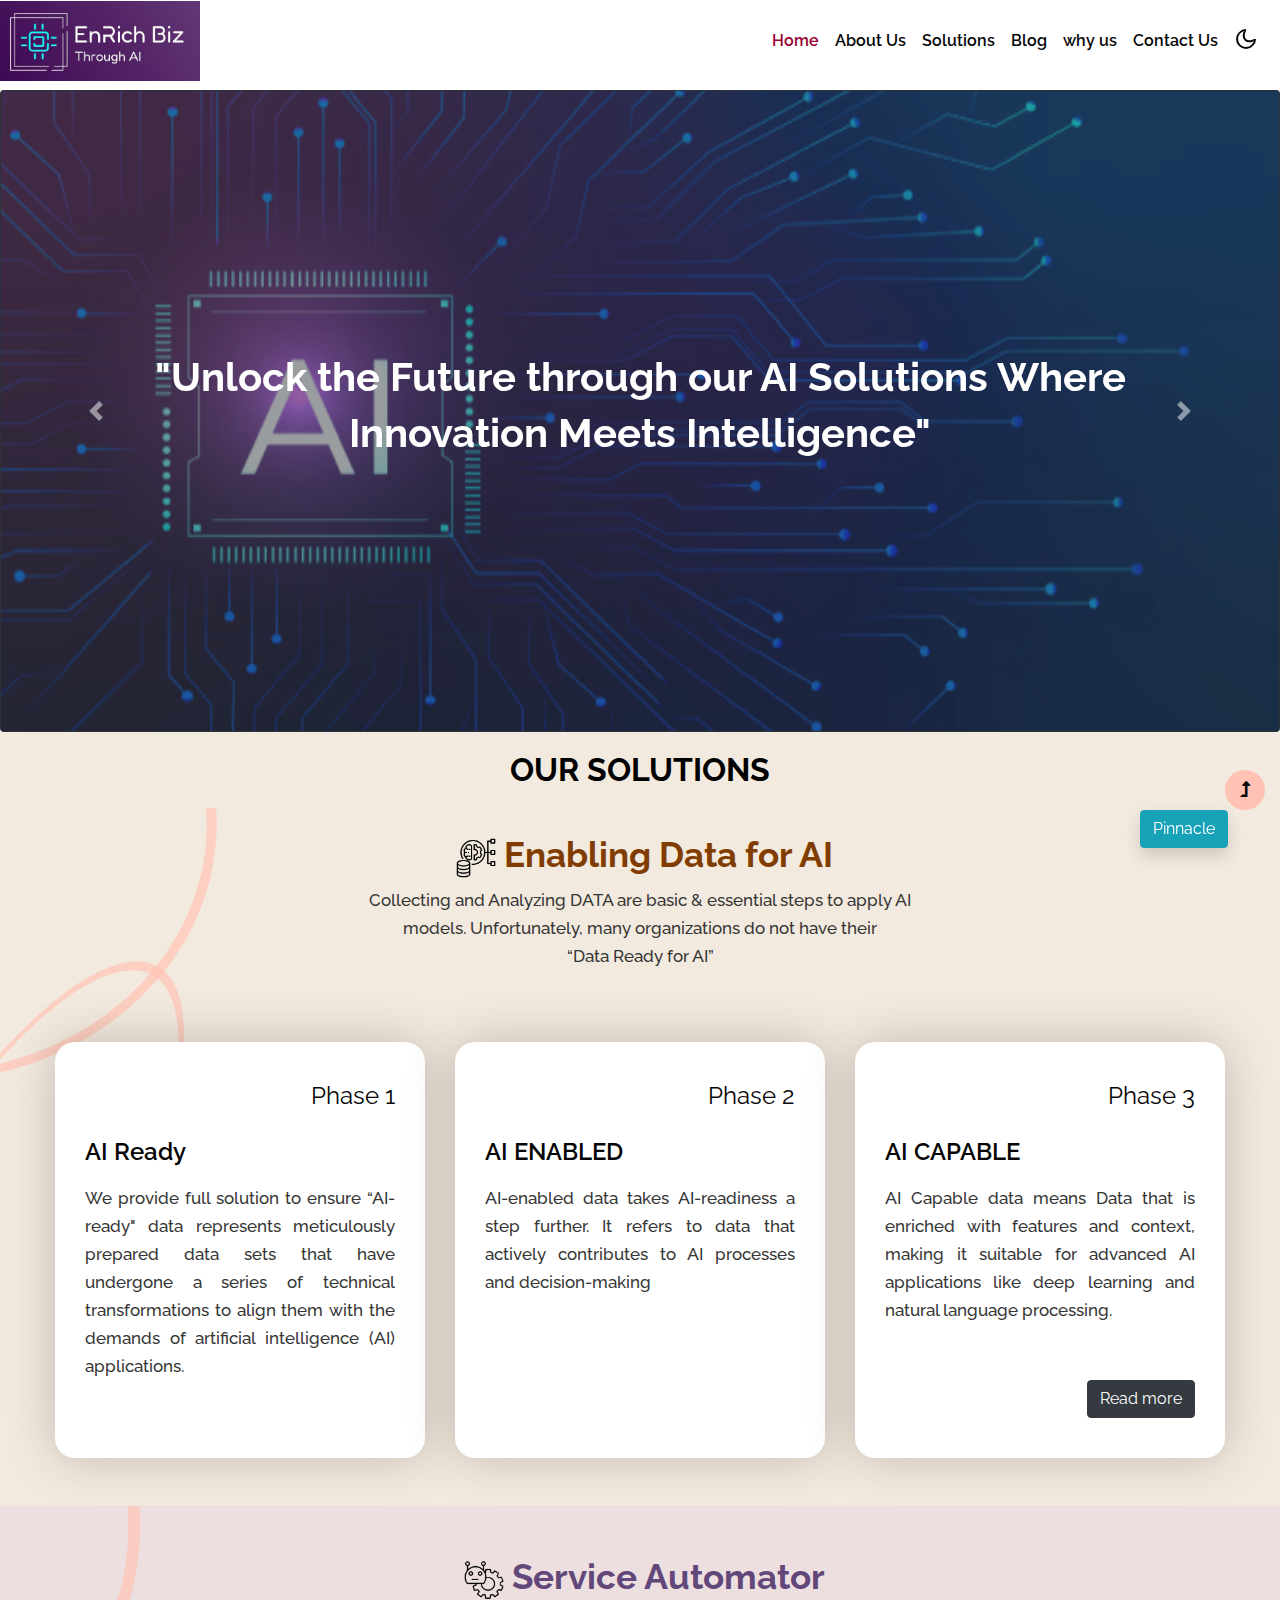
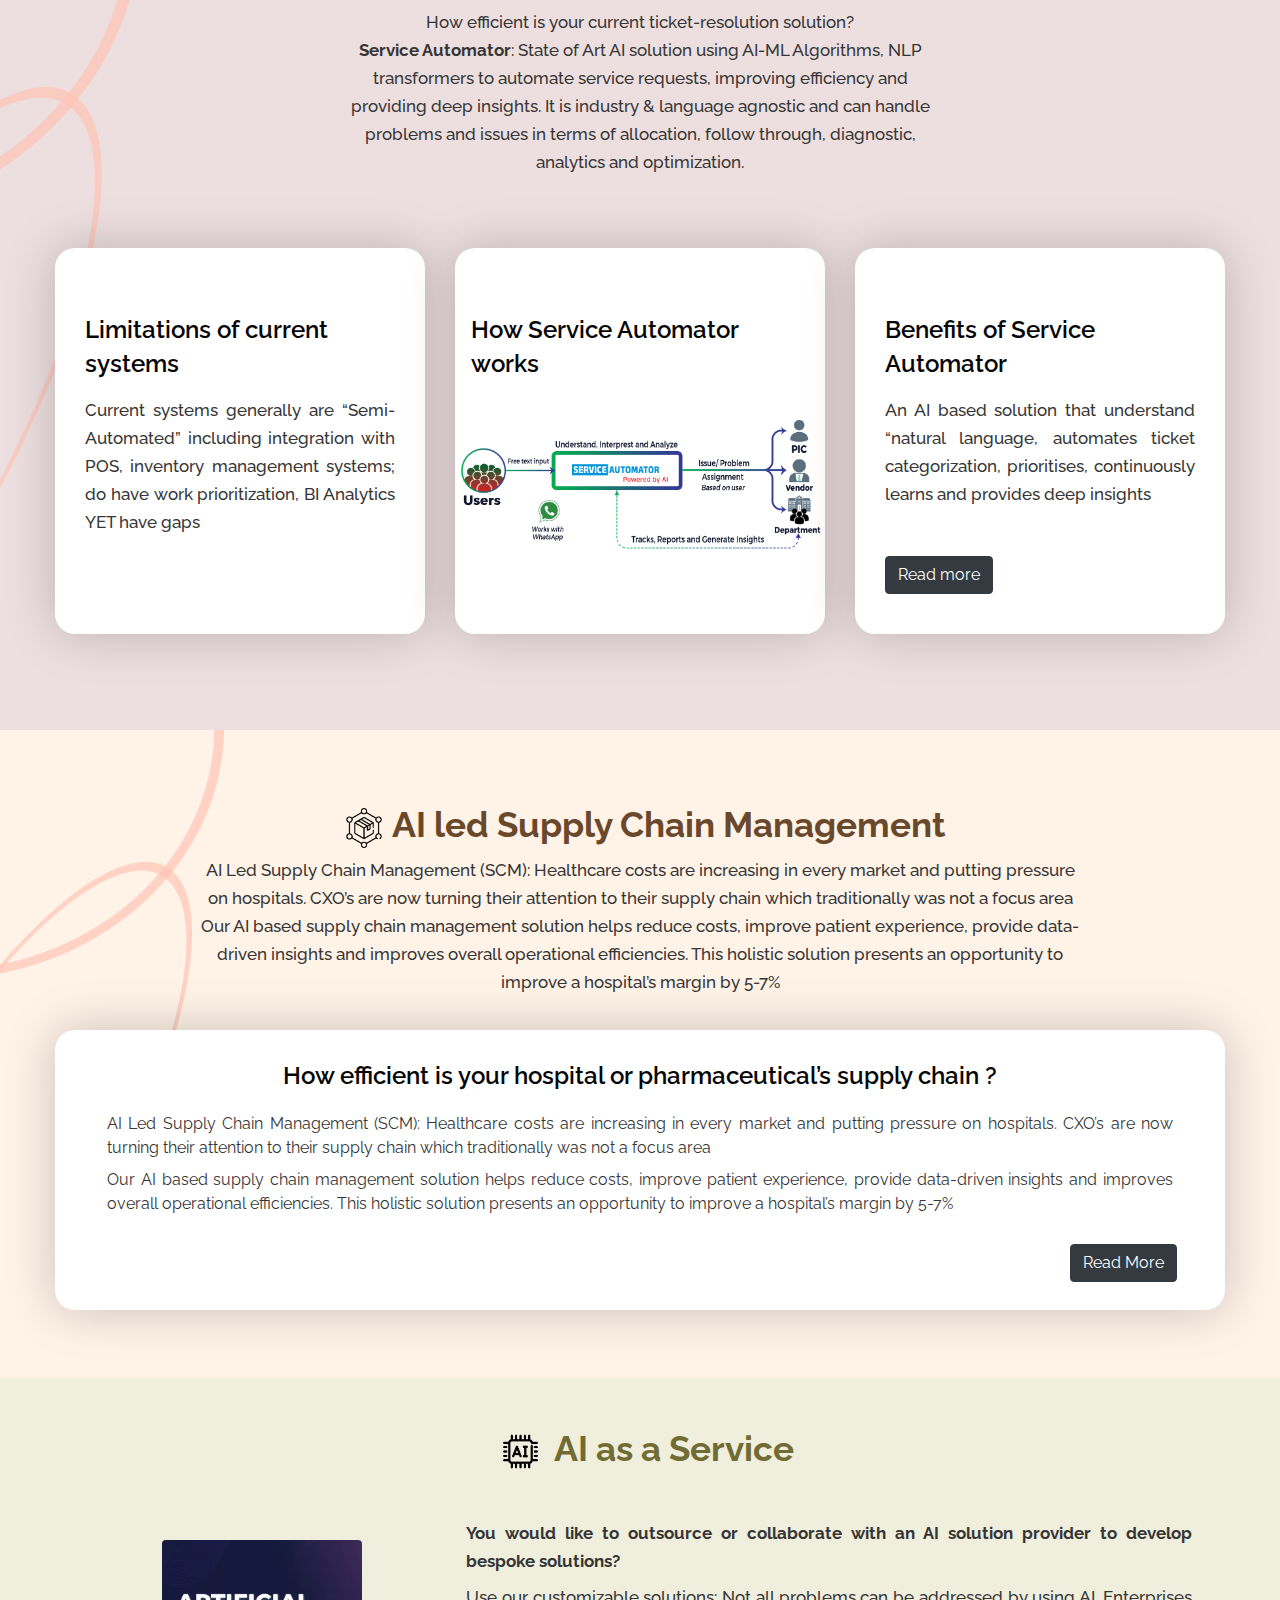
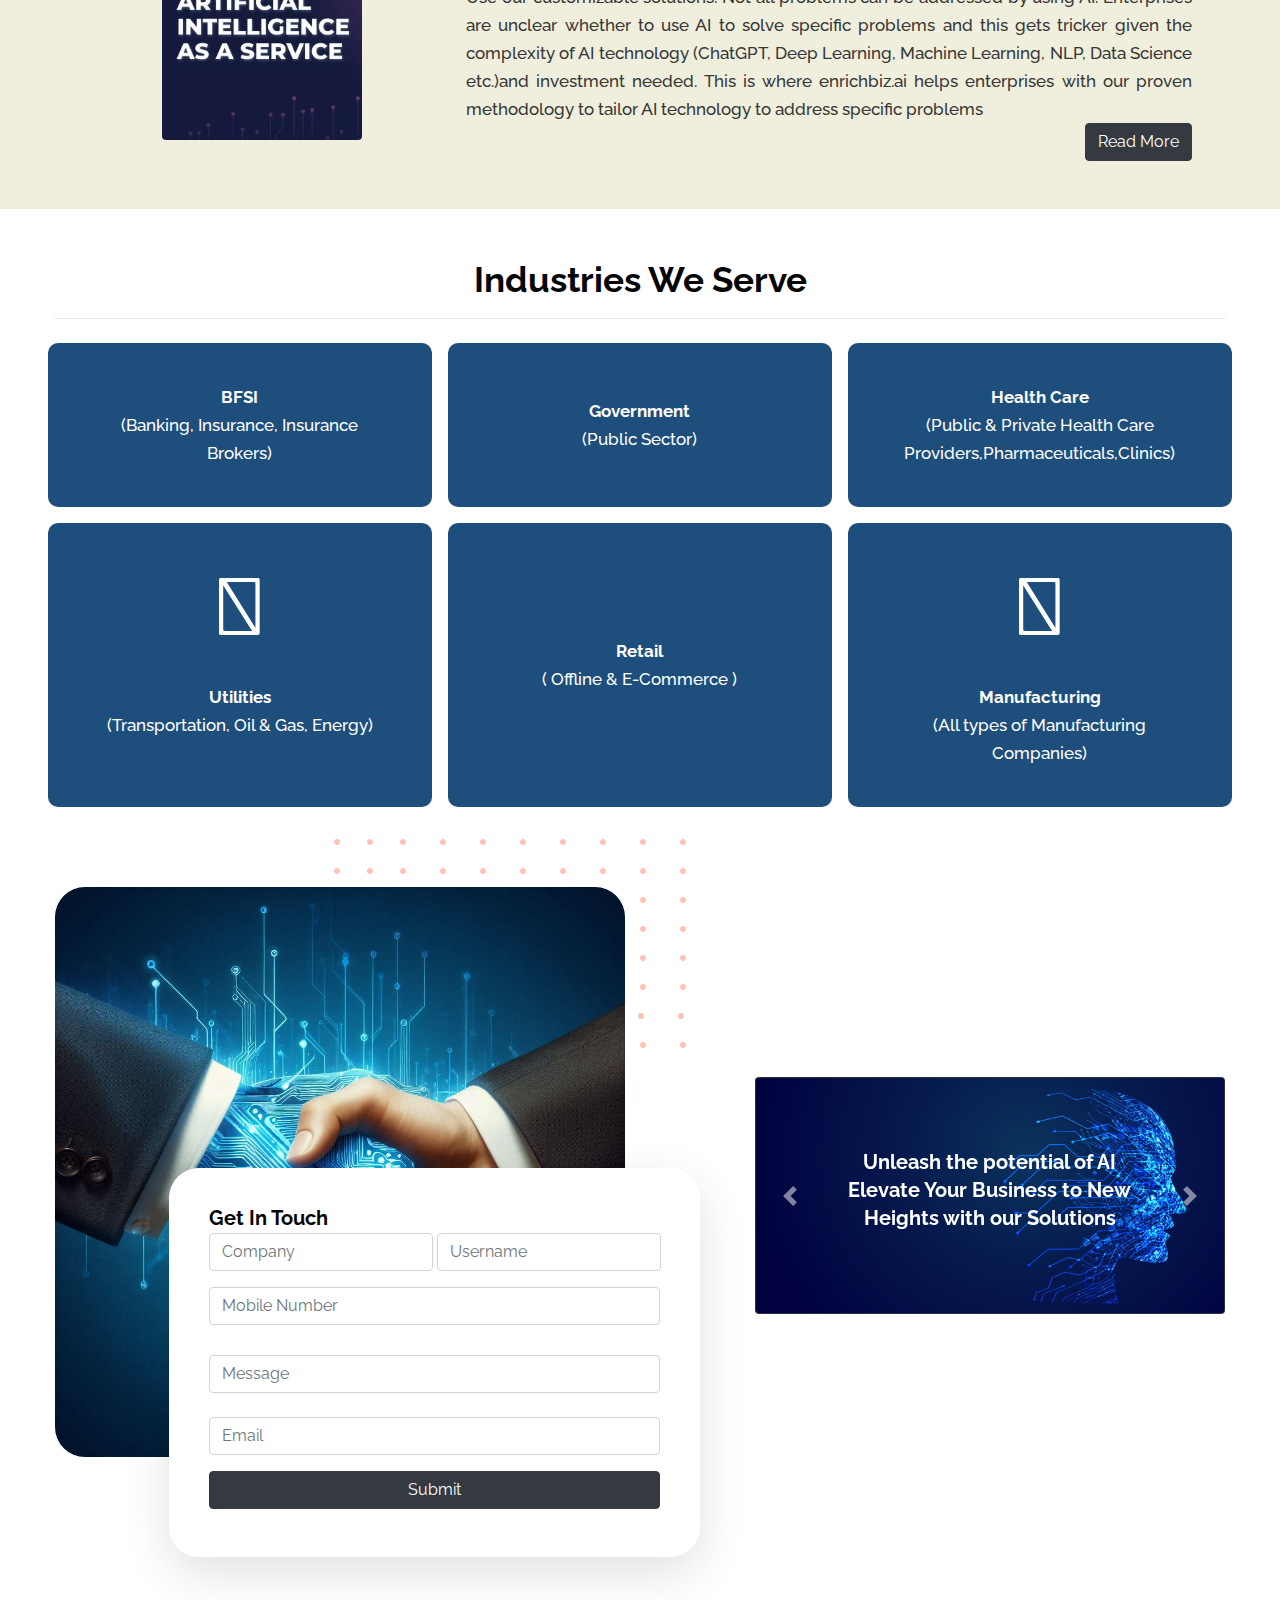
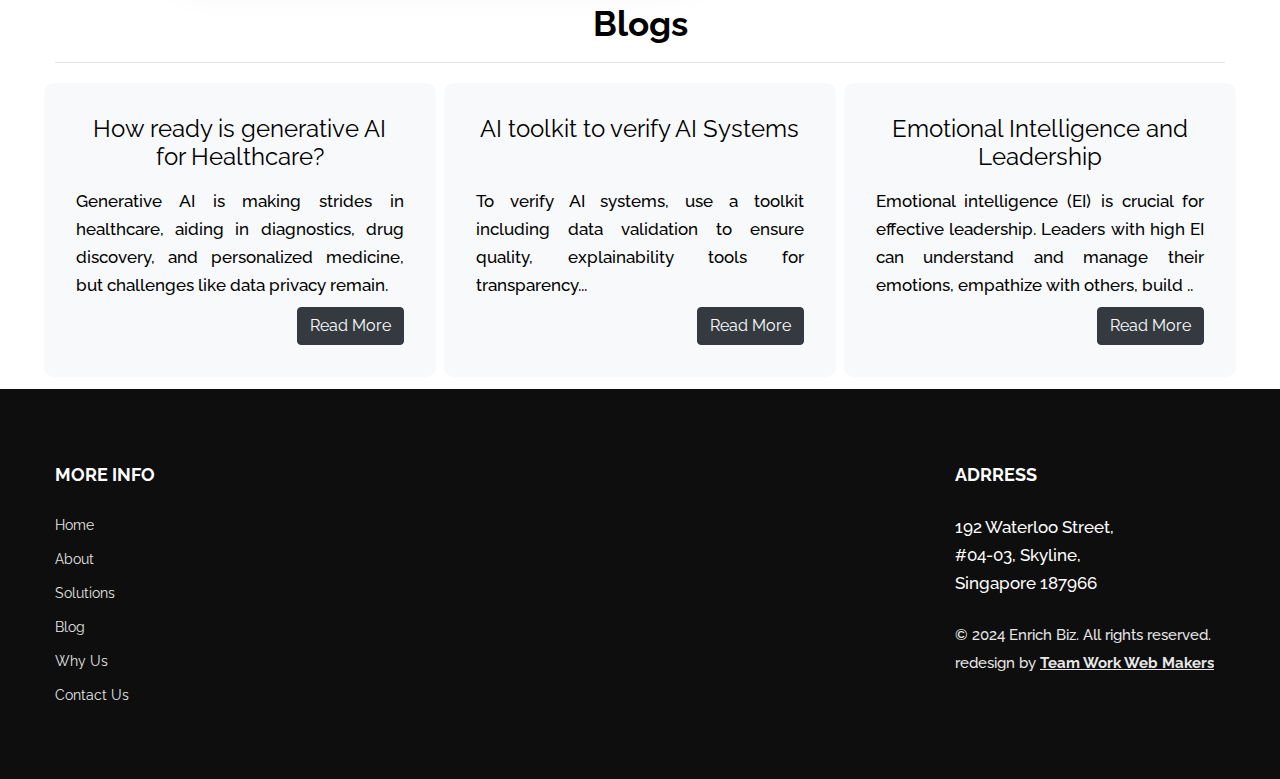
==== commit 6d05750b: "color upgrade1" ====
--- a/index.html
+++ b/index.html
@@ -127,12 +127,11 @@
     </section>
 
     <!-- 3grids section -->
-    <h2 class="text-center pt-4 text-white pb-4 font-weight-bold">OUR SOLUTIONS</h2>
-    <section class="about-section">
-        
+    <h2 class="text-center pt-4 pb-4 font-weight-bold" style="background-color: rgba(227, 208, 182, 0.44);color: rgb(0, 0, 0)">OUR SOLUTIONS</h2>
+    <section class="about-section" style="background-color: rgba(227, 208, 182, 0.44);">
         <div class="container pb-lg-5 py-4">
             <div class="title-heading-w3 mx-auto text-center mb-sm-5 mb-4 pb-xl-4" style="max-width:600px">
-                <h3 class="title-style mb-2 ">Enabling Data for AI</h3>
+                <h3 class="title-style mb-2" style="color: rgb(129, 60, 0);"><span><img src="assets/images2/data-processing.png" class="mx-2" height="40" alt=""></span>Enabling Data for AI</h3>
                 <p class="">Collecting and Analyzing DATA are basic & essential steps to apply AI models. Unfortunately,  many organizations do not have their <br> “Data Ready for AI”</p>
             </div>
             <div class="row">
@@ -181,10 +180,10 @@
             </div>
         </div>
     </section>
-    <section class="about-section pb-5 pt-5">
+    <section class="about-section pb-5 pt-5" style="background-color:rgba(187, 132, 132, 0.263)">
         <div class="container pb-lg-5 pb-4">
             <div class="title-heading-w3 mx-auto text-center mb-sm-5 mb-4 pb-xl-4" style="max-width:600px">
-                <h3 class="title-style mb-2 ">Service Automator</h3>
+                <h3 class="title-style mb-2 " style="color: rgb(98, 72, 122);"><span><img src="assets/images2/artificial-intelligence.png" class="mx-2" height="40" alt=""></span>Service Automator</h3>
                 <p class="">How efficient is your current ticket-resolution solution? <br> <b> Service Automator</b>: State of Art AI solution using AI-ML Algorithms, NLP transformers to automate service requests, improving efficiency and providing deep insights. It is industry & language agnostic and can handle problems and issues in terms of allocation, follow through, diagnostic, analytics and optimization.</p>
             </div>
             <div class="row">
@@ -232,10 +231,10 @@
             </div>
         </div>
     </section>
-    <section class="about-section pb-1">
+    <section class="about-section pb-1" style="background-color:rgba(255, 218, 185, 0.325)">
         <div class="container py-lg-5 py-4">
             <div class="title-heading-w3 mx-auto text-center mt-3 pb-xl-4 p-2">
-                <h3 class="title-style mb-2">AI led Supply Chain Management</h3>
+                <h3 class="title-style mb-2" style="color:rgb(106, 72, 43)"><span><img src="assets/images2/supply-chain.png" class="mx-2" height="40" alt=""></span>AI led Supply Chain Management</h3>
                 <div class="container col-lg-8">
                     <p class="text-center">
                         AI Led Supply Chain Management (SCM): Healthcare costs are increasing in every market and putting pressure on hospitals.  CXO’s are now turning their attention to their supply chain which traditionally was not a focus area
@@ -271,9 +270,9 @@
             </div>
         </div>
     </section>
-    <section > 
+    <section style="background: rgba(189, 183, 107, 0.232);"> 
         <div class="container p-5">
-            <h3 class="title-style mb-2 text-center mb-5">AI as a Service</h3>
+            <h3 class="title-style mb-2 text-center mb-5" style="color: rgb(112, 108, 51);"><span><img src="assets/images2/ai.png" class="mx-3" height="35" alt=""></span>AI as a Service</h3>
             <div class="row">
                 <div class="col-lg-4 rounded">
                     <div class="d-flex justify-content-center align-items-center h-100 ">
@@ -295,7 +294,7 @@
     </section>
     <section>
     <!-- //3grids section -->
-    <section>
+    <section >
         <section class="weServe mb-4 container pt-5">
             <h3 class="font-weight-bolder text-center title-style">Industries We Serve</h3><hr/>
             <div class="row">
@@ -556,6 +555,7 @@
                                     <li><a href="about.html">About</a></li>
                                     <li><a href="solutions.html">Solutions</a></li>
                                     <li><a href="blog.html">Blog</a></li>
+                                    <li><a href="whyus.html">Why Us</a></li>
                                     <li><a href="contact.html">Contact Us</a></li>
                                 </ul>
                             </div>
@@ -590,7 +590,7 @@
                     </div>
                     <div class="col-lg-3 footer-contact-list mt-lg-0 mt-md-5 mt-4">
                         <h6 class="footer-title-29">Adrress</h6>
-                       <p class="text-white">Adrress</p>
+                       <p class="text-white">192 Waterloo Street,<br>#04-03, Skyline,<br> Singapore 187966</p>
                         <!-- copyright -->
                         <p class="copy-footer-29 mt-4">© 2024 Enrich Biz. All rights reserved. redesign by <a>Team Work Web Makers</a></p>
                     </div>
@@ -610,7 +610,7 @@
     
     <div class="d-flex justify-content-end fixed-bottom mx-5 my-5">
         <!--button class="btn btn-info m-1 shadow" onclick="openBot1()">Pinnacle 1</button-->
-        <button class="btn btn-info m-1 shadow" onclick="openBot2()">Pinnacle</button>
+        <button class="btn btn-info m-1 shadow" onclick="openBot()">Pinnacle</button>
     </div>
     
     <!--div class="d-flex justify-content-end fixed-bottom mx-2 invisible" id="chatbox-container" style="bottom: 20%;">
@@ -797,6 +797,7 @@
     <!-- bootstrap -->
     <script src="https://kit.fontawesome.com/dedeab9b5a.js" crossorigin="anonymous"></script>
     <script src="assets/js/bootstrap.min.js"></script>
+    
     <!-- //bootstrap -->
     <!-- //Js scripts -->
 </body>
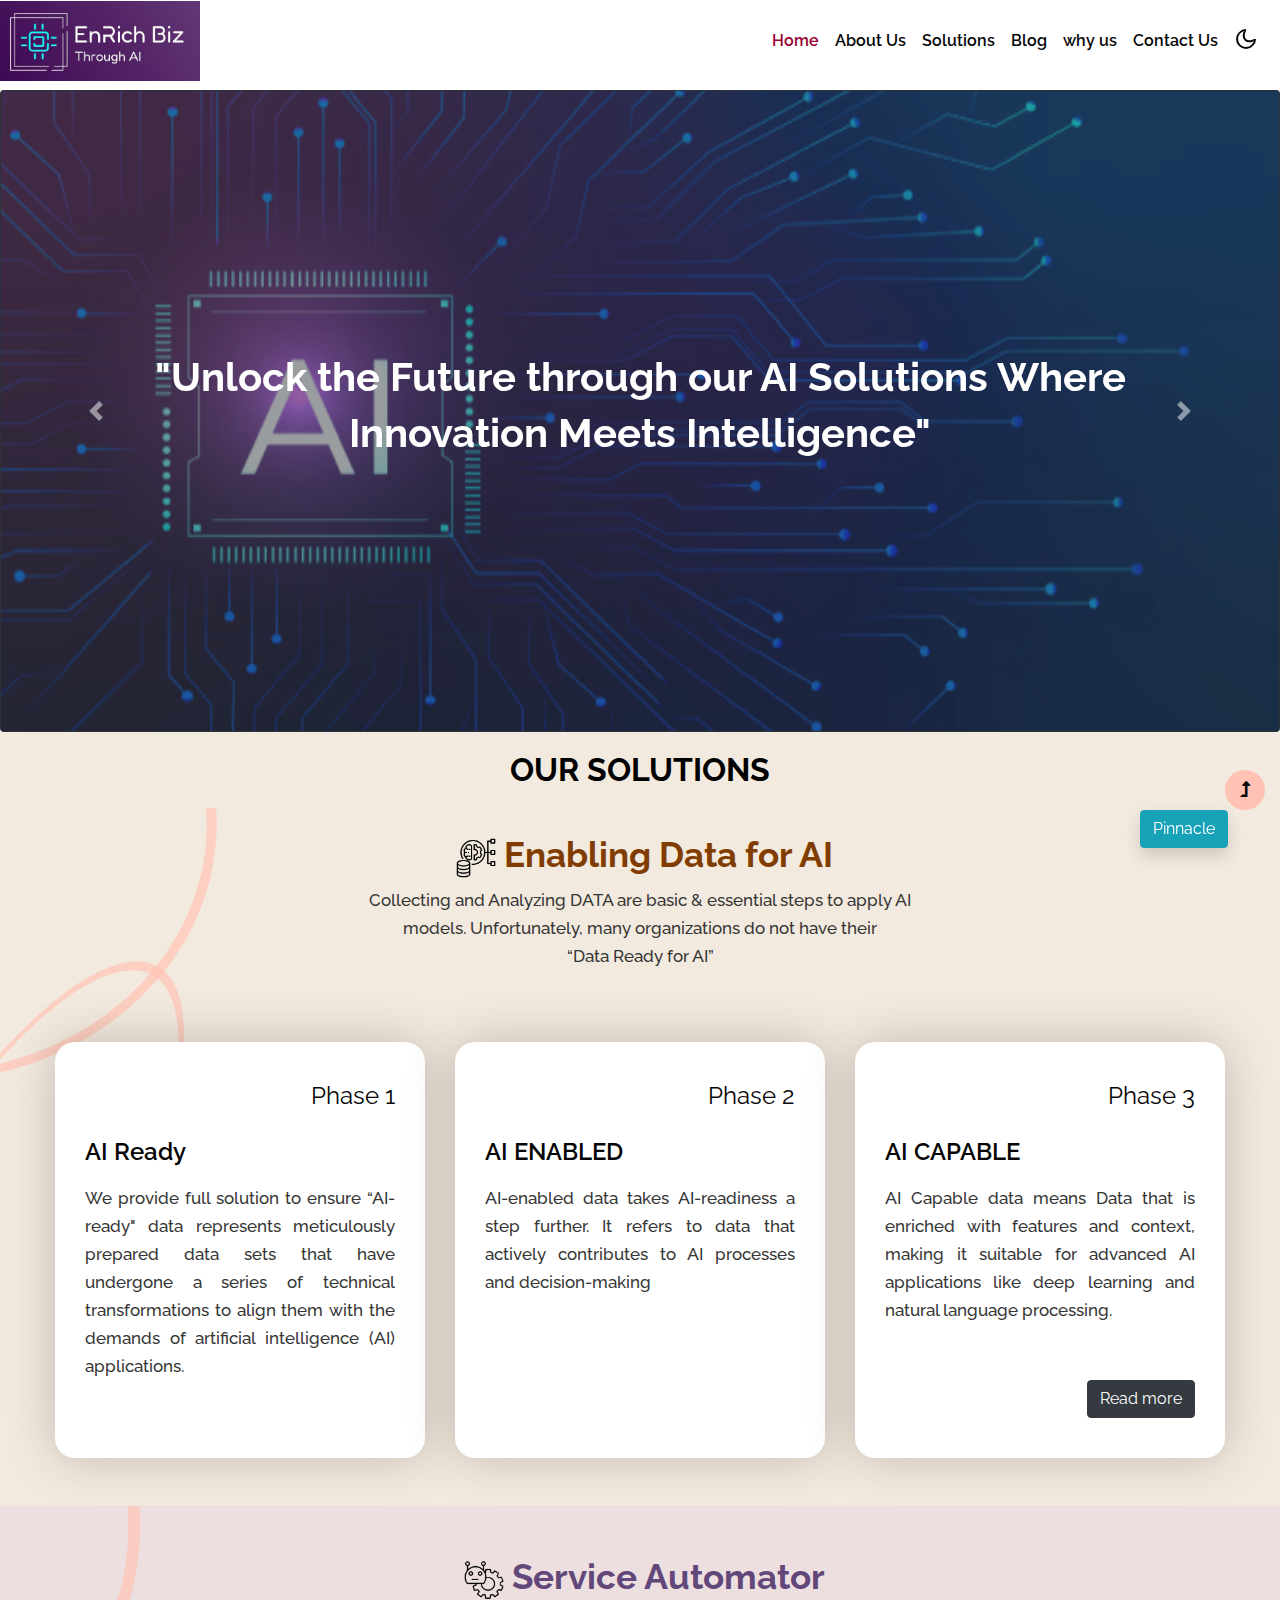
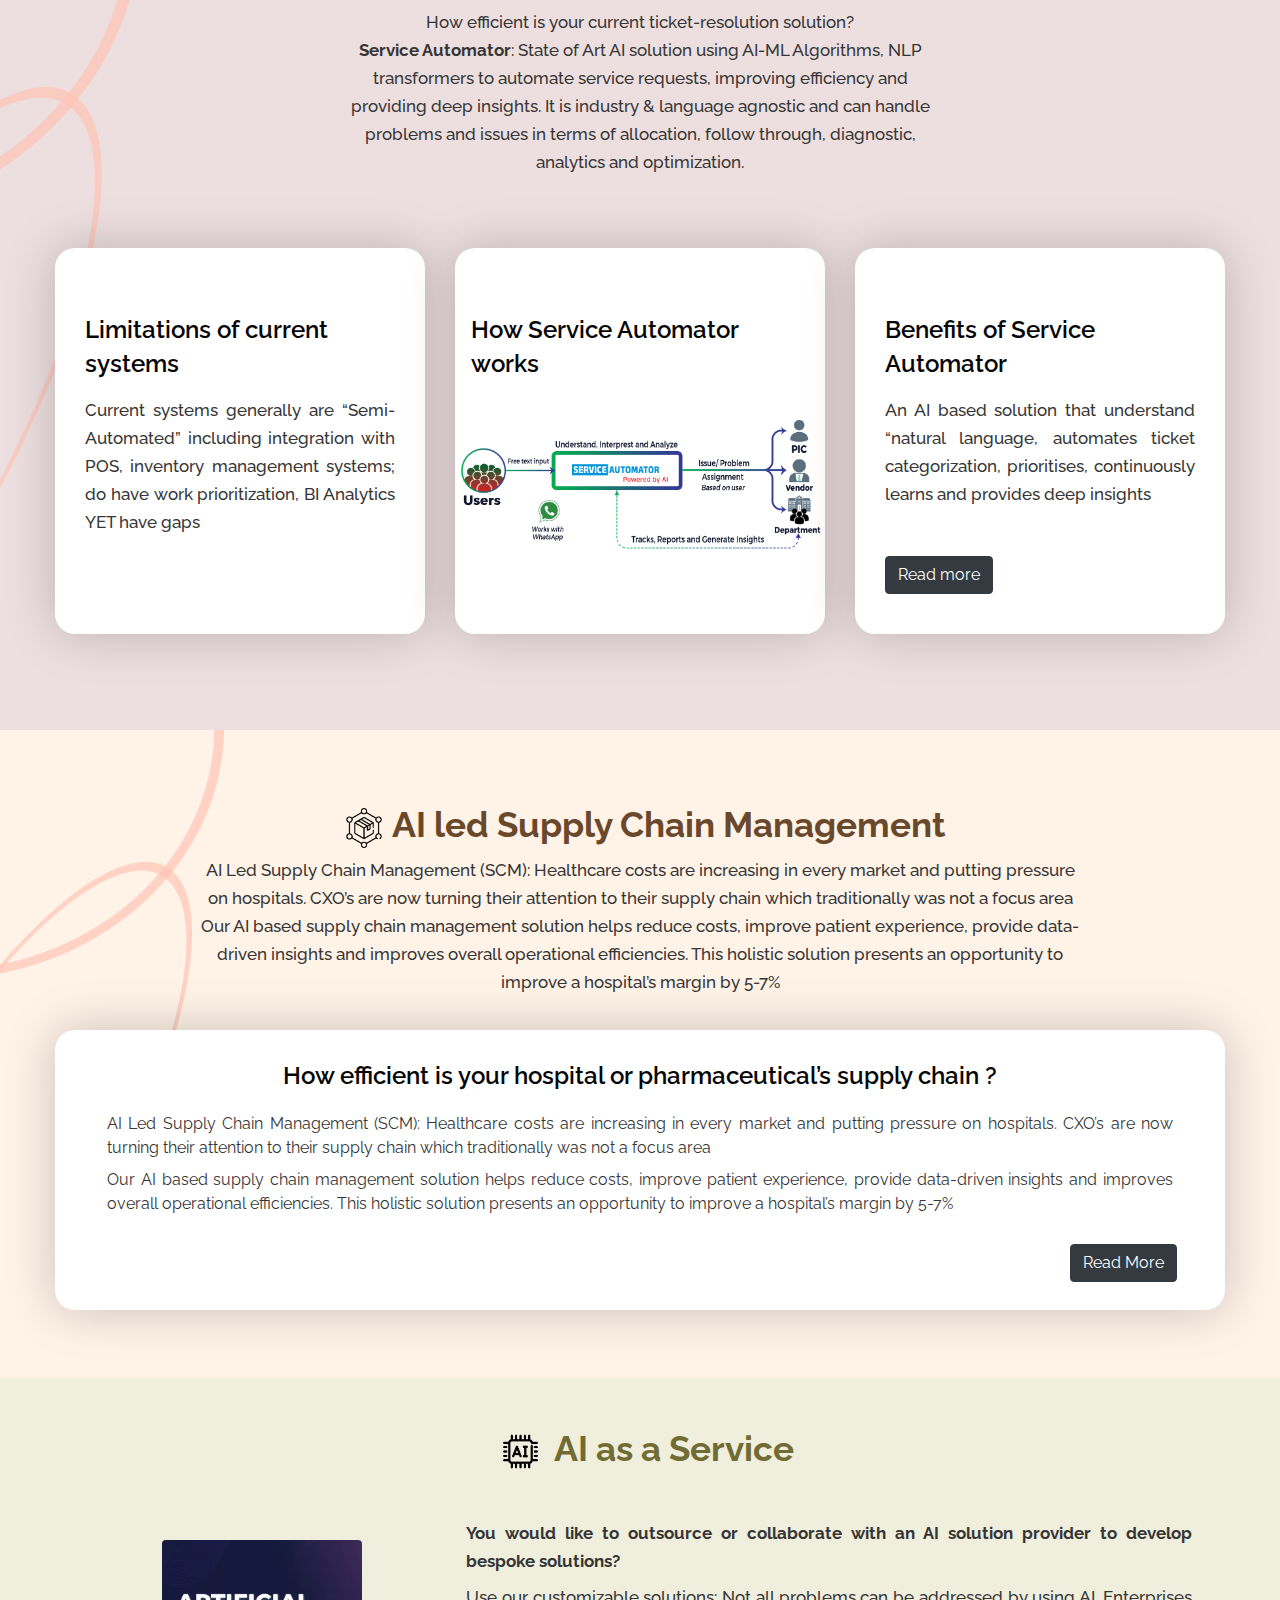
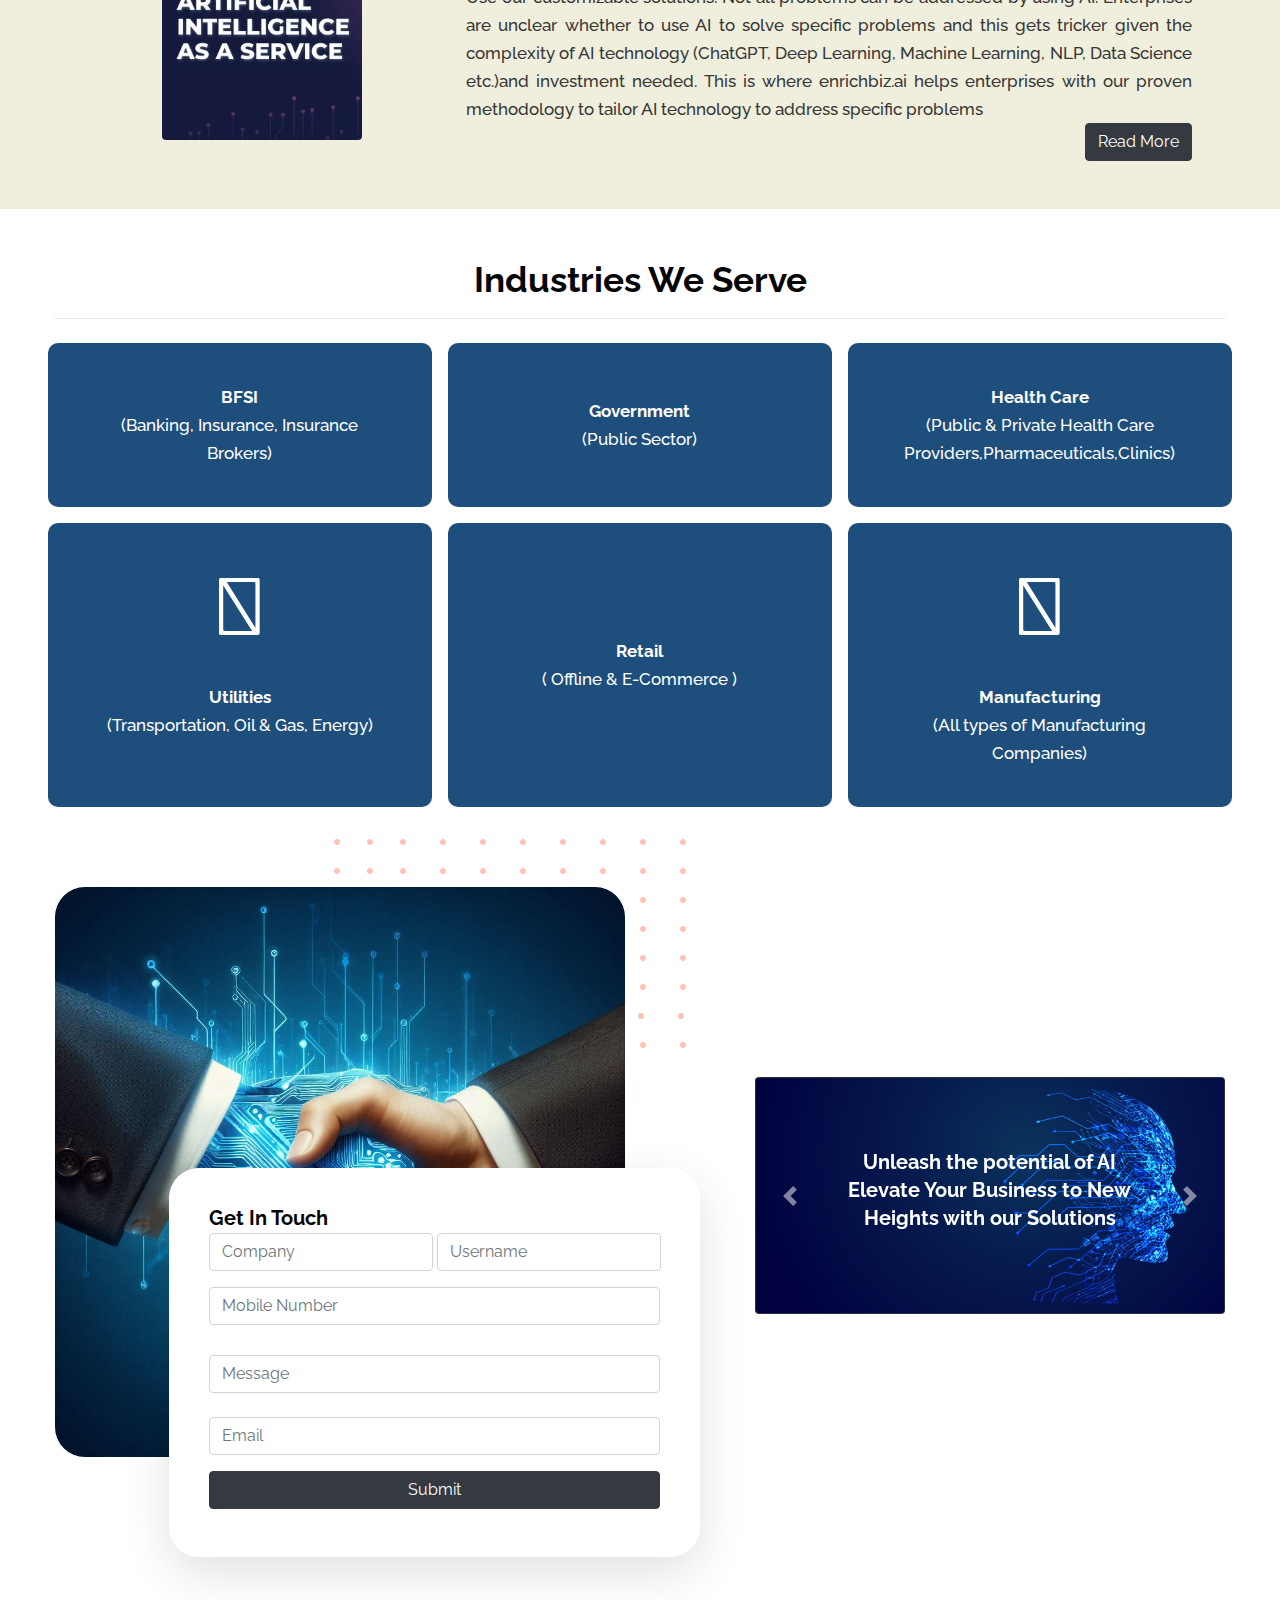
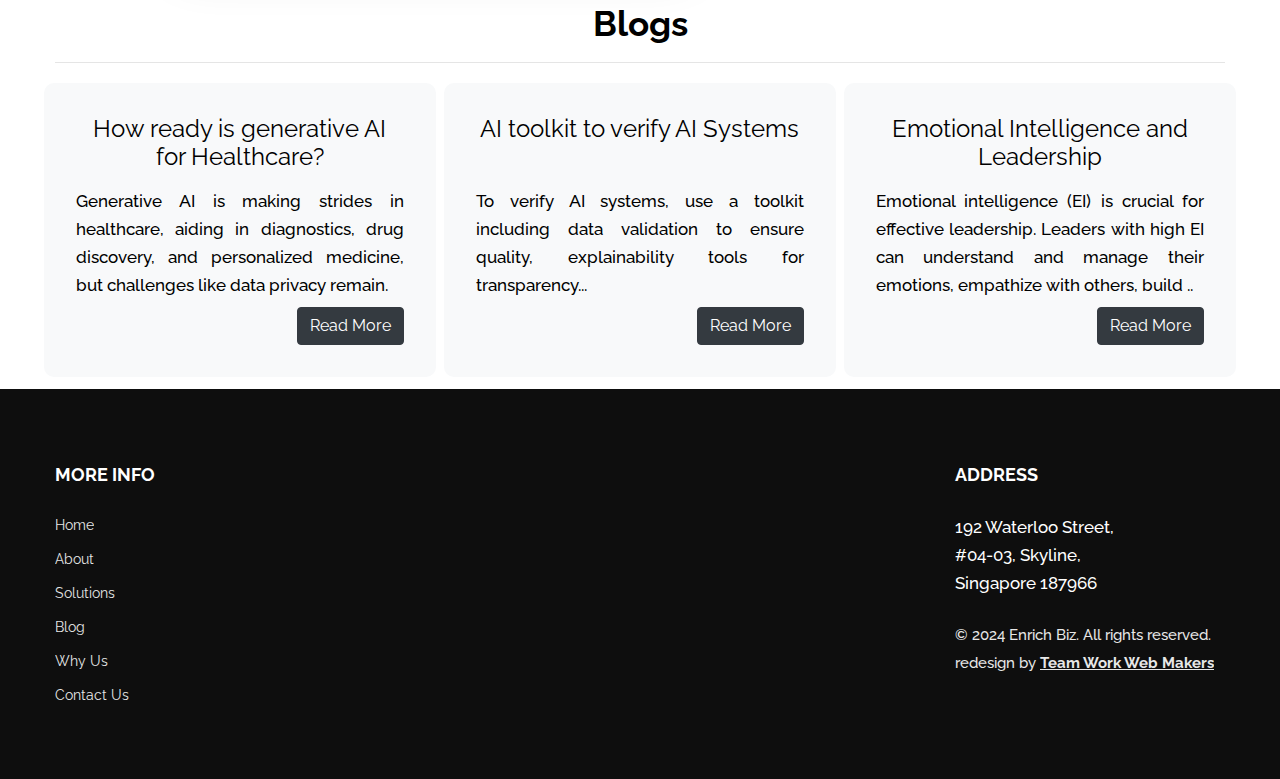
==== commit 5450779f: "contact page" ====
--- a/index.html
+++ b/index.html
@@ -589,7 +589,7 @@
                         </div>
                     </div>
                     <div class="col-lg-3 footer-contact-list mt-lg-0 mt-md-5 mt-4">
-                        <h6 class="footer-title-29">Adrress</h6>
+                        <h6 class="footer-title-29">Address</h6>
                        <p class="text-white">192 Waterloo Street,<br>#04-03, Skyline,<br> Singapore 187966</p>
                         <!-- copyright -->
                         <p class="copy-footer-29 mt-4">© 2024 Enrich Biz. All rights reserved. redesign by <a>Team Work Web Makers</a></p>
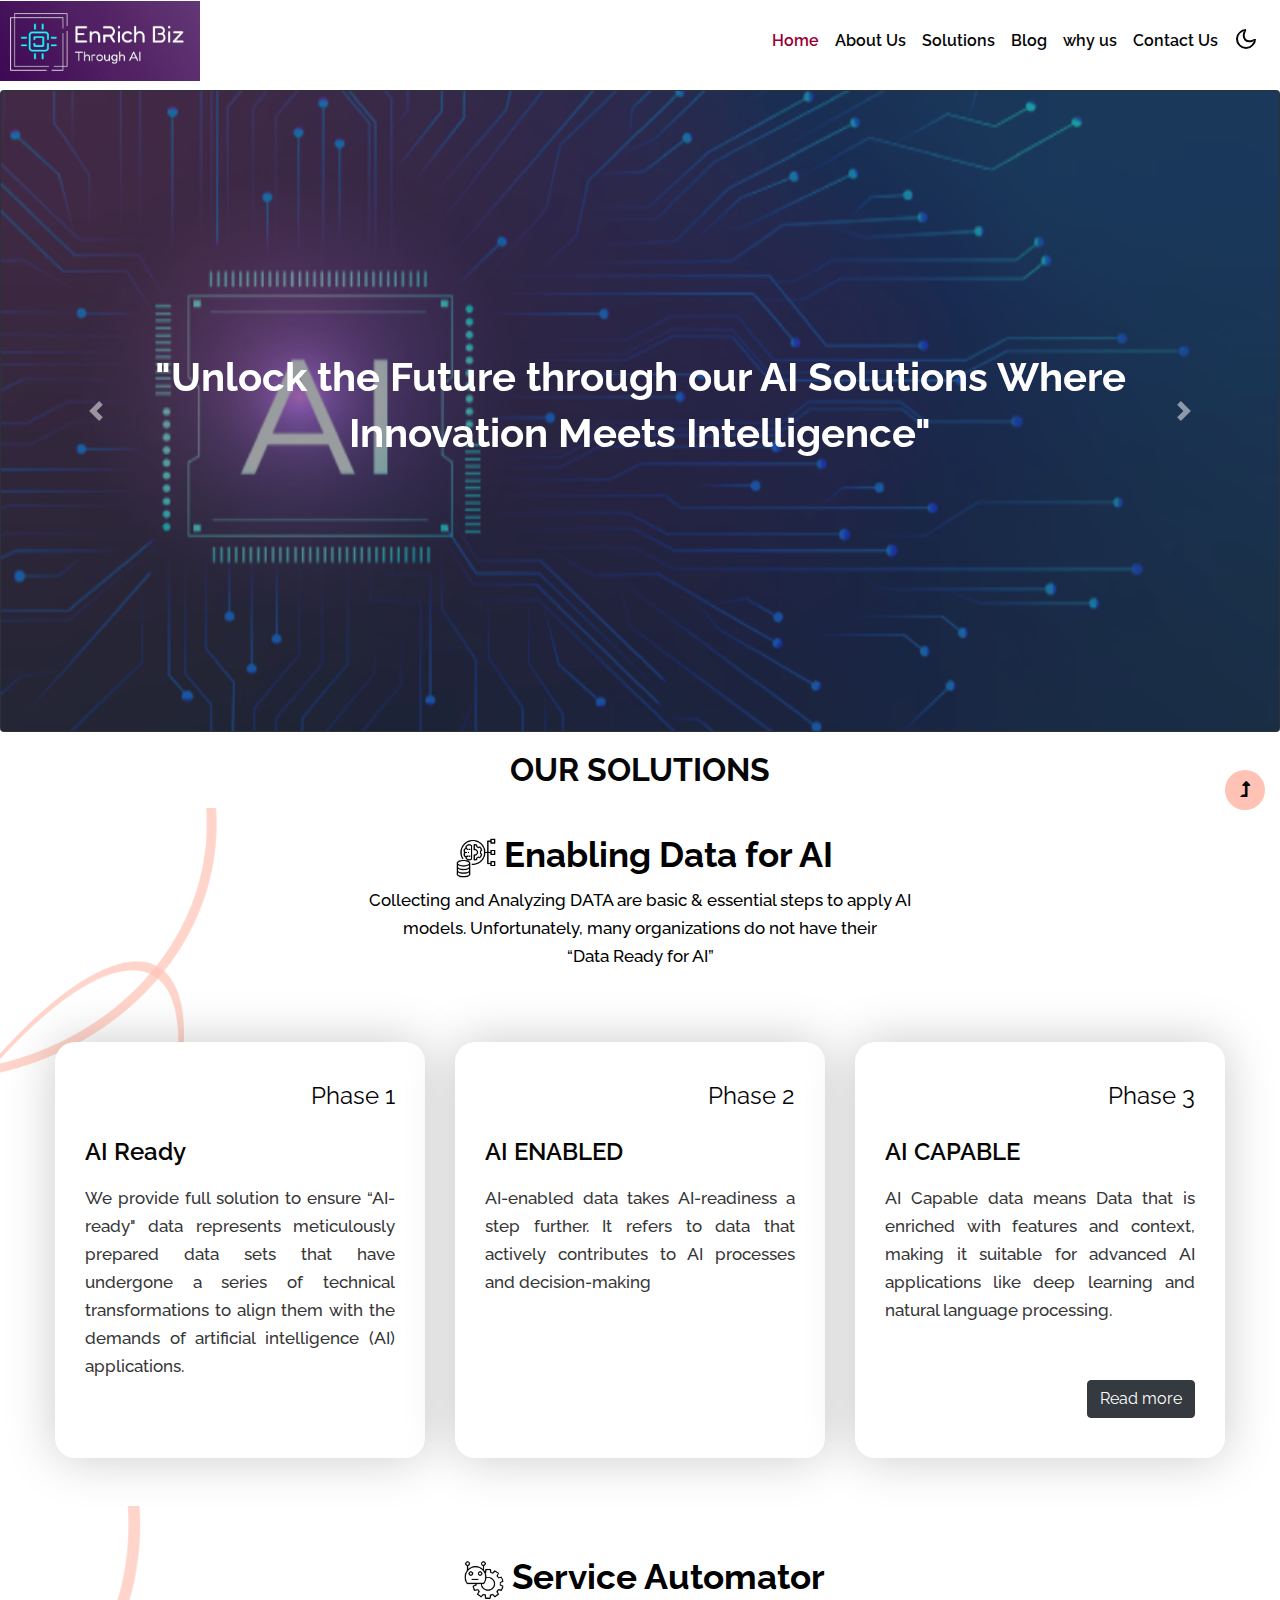
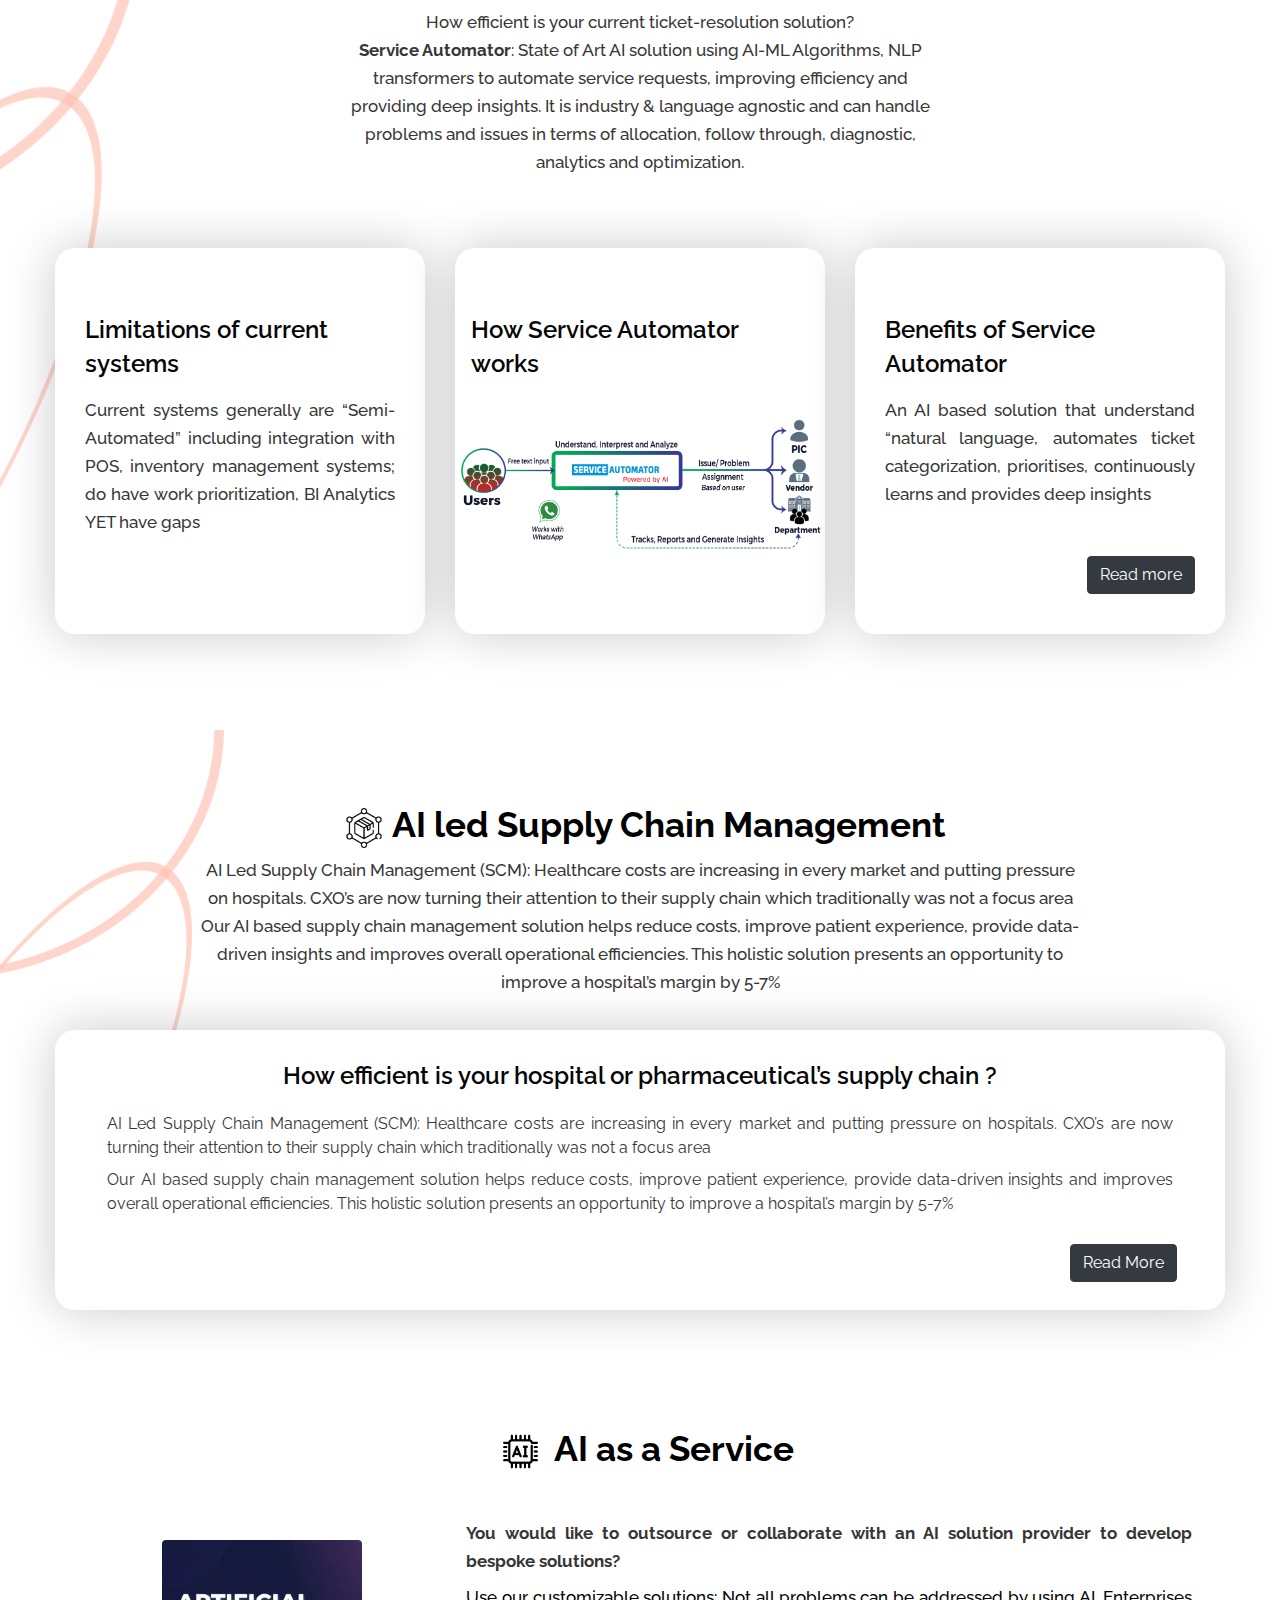
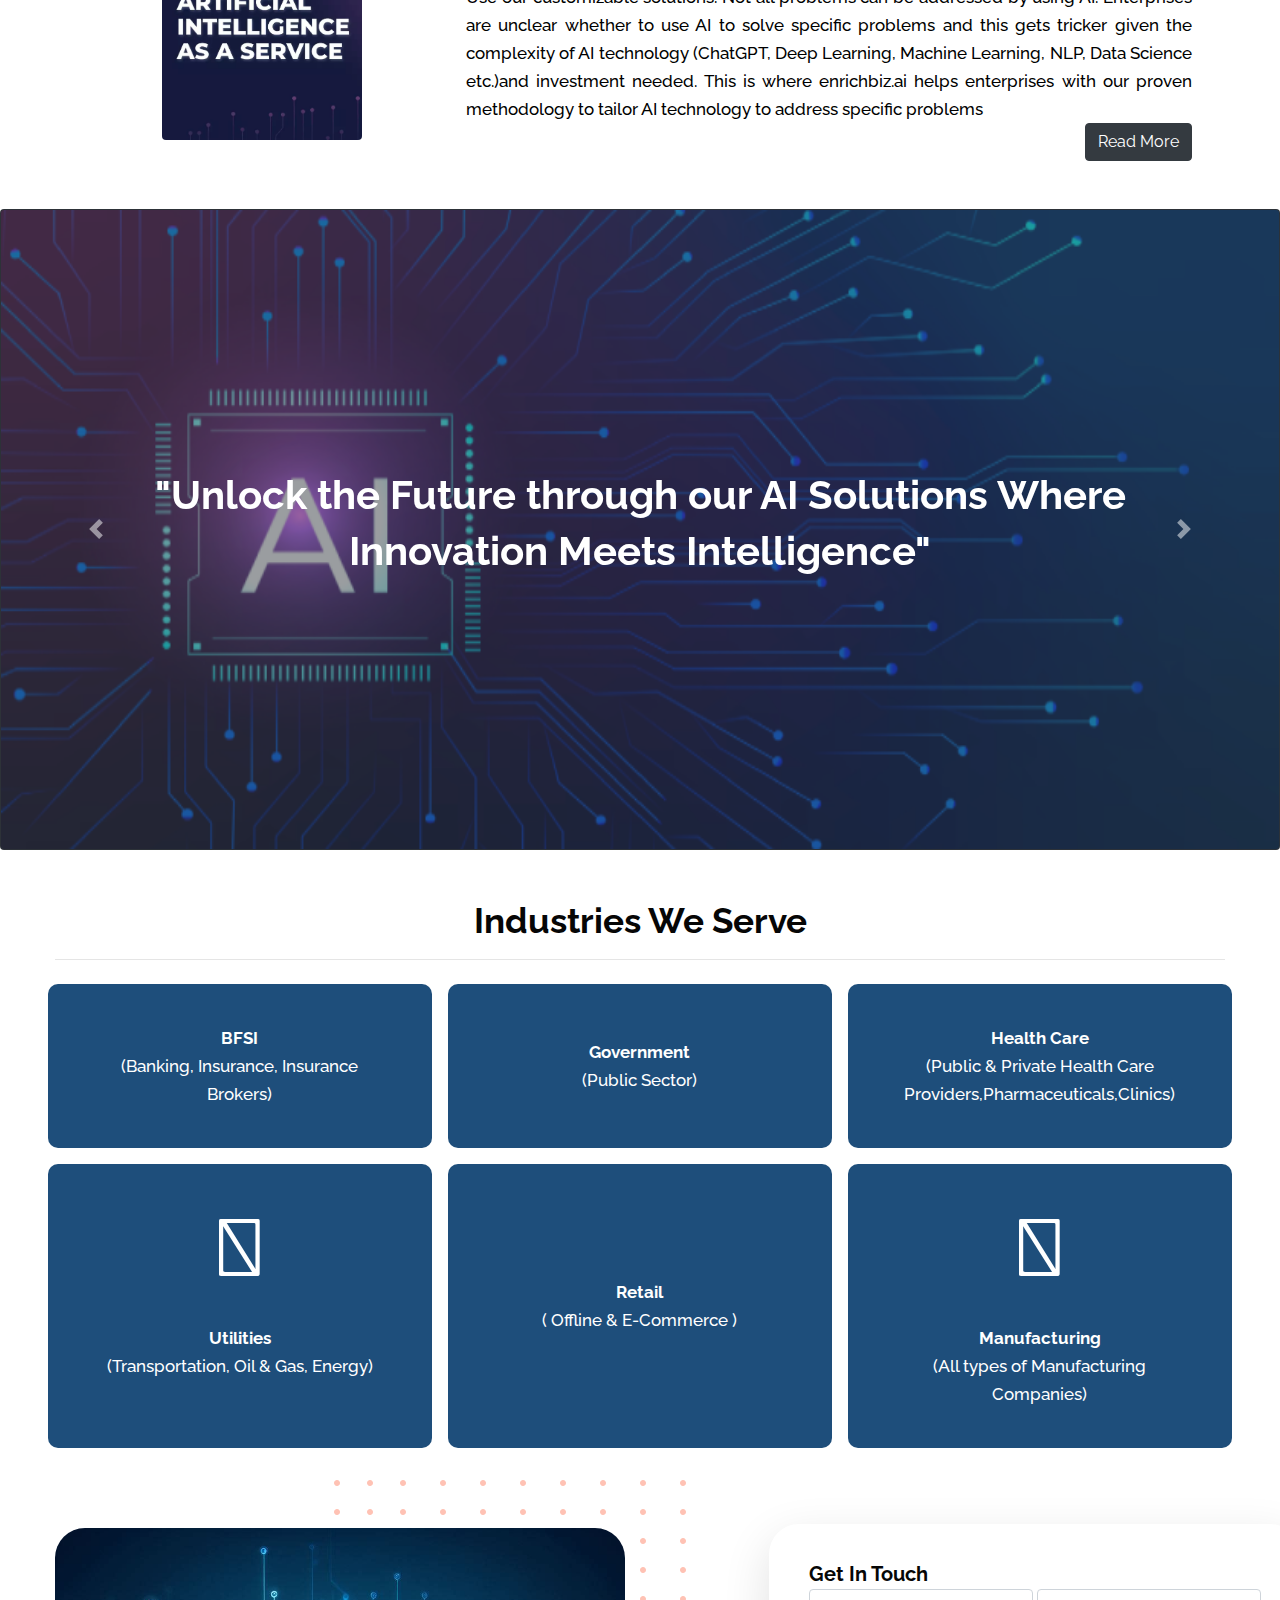
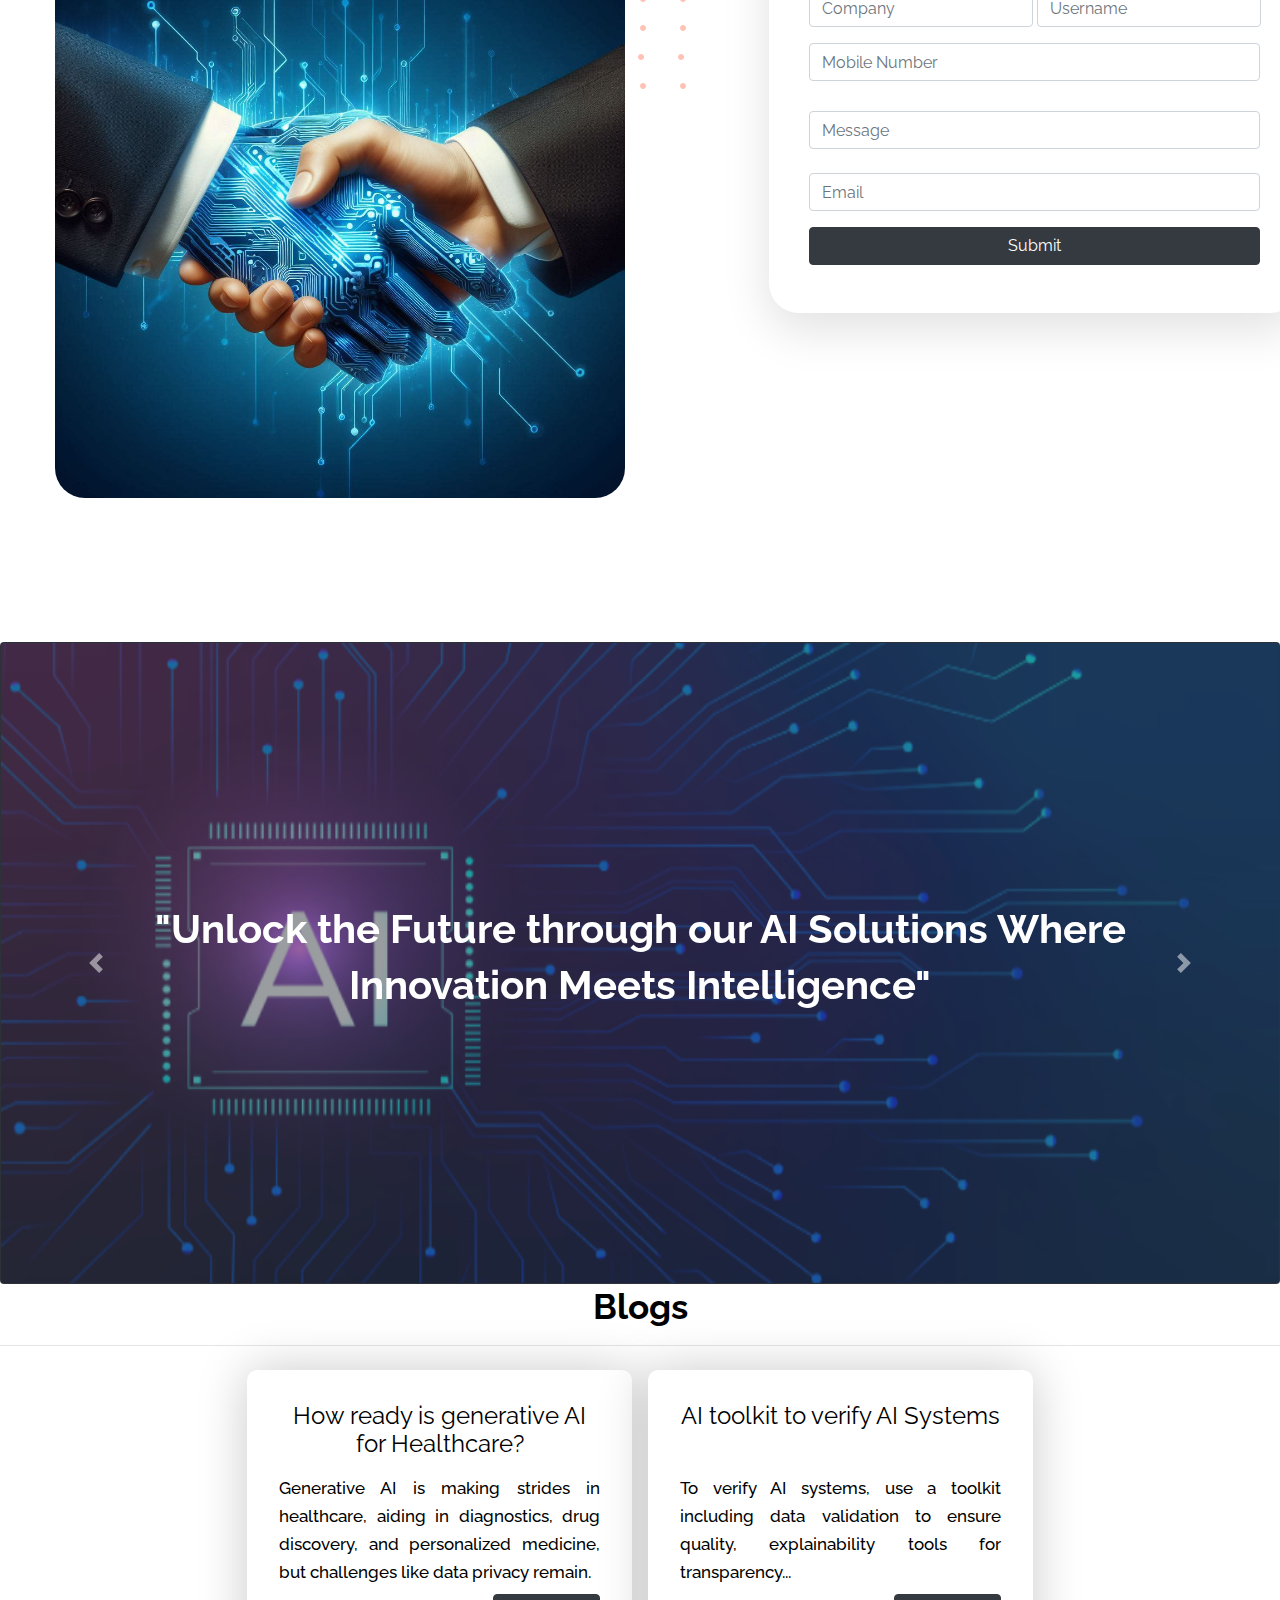
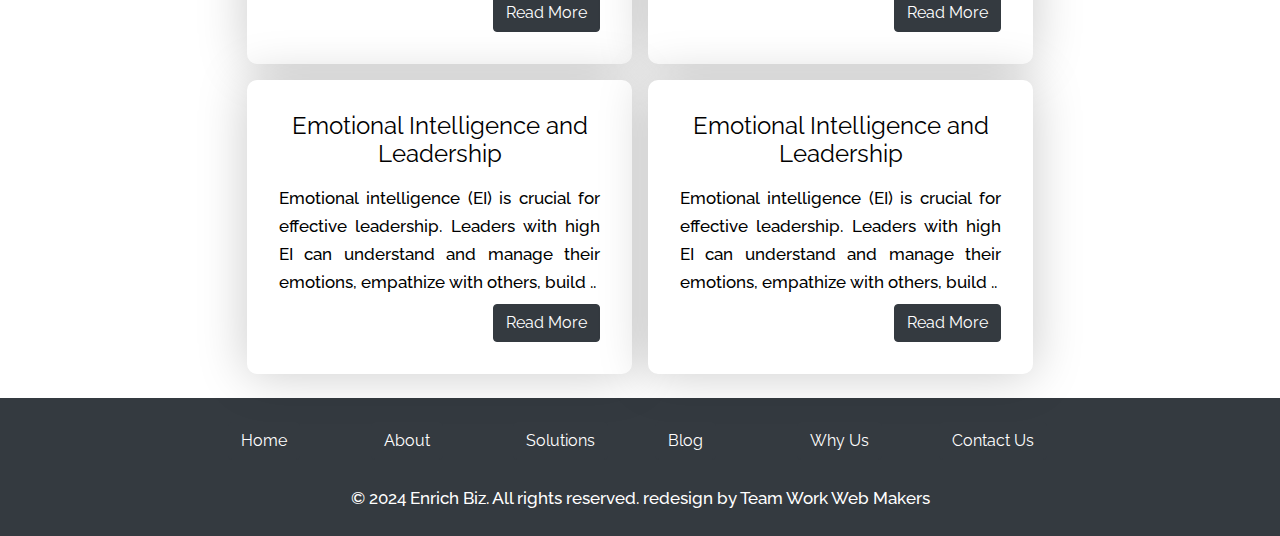
==== commit 44f56d67: "not final" ====
--- a/index.html
+++ b/index.html
@@ -1,409 +1,439 @@
 <!doctype html>
 <html lang="en">
-
-<head>
-    <meta charset="utf-8">
-    <meta name="viewport" content="width=device-width, initial-scale=1, shrink-to-fit=no">
-    <title>Home | Enrichbiz</title>
-    <link rel="icon" type="image/x-icon" href="assets/images2/logo.jpg">
-    <link
-        href="//fonts.googleapis.com/css2?family=Raleway:ital,wght@0,100;0,200;0,300;0,400;0,500;0,600;0,700;0,800;0,900;1,100;1,200;1,300;1,400;1,500;1,600;1,700;1,800;1,900&display=swap"
-        rel="stylesheet">
-    <link rel="stylesheet" href="assets/css/fontawesome-all.min.css">
-    
-    <link rel="stylesheet" href="assets/css/style-starter.css">
-    <script src="script.js"></script>
-    <style>
-        .inverted-image{
-            filter: invert(100%);
-        }
-    </style>
-</head>
-
-<body>
-    
-    <header id="site-header" class="sticky-lg-top" style="padding-right: 20px;">
-        <div class="container-fluid px-0">
+   <head>
+      <meta charset="utf-8">
+      <meta name="viewport" content="width=device-width, initial-scale=1, shrink-to-fit=no">
+      <title>Home | Enrichbiz</title>
+      <link rel="icon" type="image/x-icon" href="assets/images2/logo.jpg">
+      <link
+         href="//fonts.googleapis.com/css2?family=Raleway:ital,wght@0,100;0,200;0,300;0,400;0,500;0,600;0,700;0,800;0,900;1,100;1,200;1,300;1,400;1,500;1,600;1,700;1,800;1,900&display=swap"
+         rel="stylesheet">
+      <link rel="stylesheet" href="assets/css/fontawesome-all.min.css">
+      <link rel="stylesheet" href="assets/css/style-starter.css">
+      <script src="script.js"></script>
+      <style>
+         .inverted-image{
+         filter: invert(100%);
+         }
+      </style>
+   </head>
+   <body>
+      <header id="site-header" class="sticky-lg-top" style="padding-right: 20px;">
+         <div class="container-fluid px-0">
             <nav class="navbar navbar-expand-lg stroke px-0 pt-0">
-                <h1>
-                    <!--a class="navbar-brand" href="">
-                        <i class="fab fa-mastodon"></i>arket<span>place</span>
-                    </a-->
-                    <a class="navbar-brand pt-0" href="index.html">
-                        <img src="assets/images2/bg.jpg" class="img-fluid  pt-0" alt="our logo" title="Your logo" style="height:80px;" />
-                    </a>
-                </h1> 
-    
-                <button class="navbar-toggler  collapsed bg-gradient" type="button" data-toggle="collapse"
-                    data-target="#navbarTogglerDemo02" aria-controls="navbarTogglerDemo02" aria-expanded="false"
-                    aria-label="Toggle navigation">
-                    <span class="fa icon-expand fa-bars" style="color: rgb(33, 85, 181);"></span>
-                    <span class="fa icon-close fa-times" style="color: rgb(33, 85, 181);"></span>
-                </button>
-
-                <div class="collapse navbar-collapse" id="navbarTogglerDemo02">
-                    <ul class="navbar-nav ml-lg-auto">
-                        <li class="nav-item active">
-                            <a class="nav-link" href="index.html">Home <span class="sr-only">(current)</span></a>
-                        </li>
-                        <li class="nav-item">
-                            <a class="nav-link" href="about.html">About Us</a>
-                        </li>
-                        <li class="nav-item dropdown"> <!-- Add 'dropdown' class here -->
-                            <a class="nav-link dropdown-toggle" href="#" id="navbarDropdown" role="button" data-toggle="dropdown" aria-haspopup="true" aria-expanded="false">
-                                Solutions
-                            </a>
-                            <div class="dropdown-menu" aria-labelledby="navbarDropdown">
-                                <a class="dropdown-item" href="solutions.html">Enabling Data</a>
-                                <a class="dropdown-item" href="solution2.html">Service Automator</a>
-                                <a class="dropdown-item" href="solution3.html">AI-SCM</a>
-                                <a class="dropdown-item" href="solution4.html">AIaaS</a>
-                            </div>
-                        </li>
-                        <li class="nav-item">
-                            <a class="nav-link" href="blog.html">Blog</a>
-                        </li>
-                        <li class="nav-item">
-                            <a class="nav-link" href="whyus.html">why us</a>
-                        </li>
-                        <li class="nav-item">
-                            <a class="nav-link" href="contact.html">Contact Us</a>
-                        </li>
-                    </ul>
-                </div>
-                
-                <!-- //search button -->
-                <!-- toggle switch for light and dark theme -->
-                <div class="cont-ser-position" data-toggle="tooltip" data-placement="left" title="Light / Dark">
-                    <nav class="navigation">
-                        <div class="theme-switch-wrapper">
-                            <label class="theme-switch" for="checkbox">
-                                <input type="checkbox" id="checkbox">
-                                <div class="mode-container">
-                                    <i class="gg-sun"></i>
-                                    <i class="gg-moon"></i>
-                                </div>
-                            </label>
-                        </div>
-                    </nav>
-                </div>
-                <!-- //toggle switch for light and dark theme -->
+               <h1>
+                  <!--a class="navbar-brand" href="">
+                     <i class="fab fa-mastodon"></i>arket<span>place</span>
+                     </a-->
+                  <a class="navbar-brand pt-0" href="index.html">
+                  <img src="assets/images2/bg.jpg" class="img-fluid  pt-0" alt="our logo" title="Your logo" style="height:80px;" />
+                  </a>
+               </h1>
+               <button class="navbar-toggler  collapsed bg-gradient" type="button" data-toggle="collapse"
+                  data-target="#navbarTogglerDemo02" aria-controls="navbarTogglerDemo02" aria-expanded="false"
+                  aria-label="Toggle navigation">
+               <span class="fa icon-expand fa-bars" style="color: rgb(33, 85, 181);"></span>
+               <span class="fa icon-close fa-times" style="color: rgb(33, 85, 181);"></span>
+               </button>
+               <div class="collapse navbar-collapse" id="navbarTogglerDemo02">
+                  <ul class="navbar-nav ml-lg-auto">
+                     <li class="nav-item active">
+                        <a class="nav-link" href="index.html">Home <span class="sr-only">(current)</span></a>
+                     </li>
+                     <li class="nav-item">
+                        <a class="nav-link" href="about.html">About Us</a>
+                     </li>
+                     <li class="nav-item dropdown">
+                        <!-- Add 'dropdown' class here -->
+                        <a class="nav-link dropdown-toggle" href="#" id="navbarDropdown" role="button" data-toggle="dropdown" aria-haspopup="true" aria-expanded="false">
+                        Solutions
+                        </a>
+                        <div class="dropdown-menu" aria-labelledby="navbarDropdown">
+                           <a class="dropdown-item" href="solutions.html">Enabling Data</a>
+                           <a class="dropdown-item" href="solution2.html">Service Automator</a>
+                           <a class="dropdown-item" href="solution3.html">AI-SCM</a>
+                           <a class="dropdown-item" href="solution4.html">AIaaS</a>
+                        </div>
+                     </li>
+                     <li class="nav-item">
+                        <a class="nav-link" href="blog.html">Blog</a>
+                     </li>
+                     <li class="nav-item">
+                        <a class="nav-link" href="whyus.html">why us</a>
+                     </li>
+                     <li class="nav-item">
+                        <a class="nav-link" href="contact.html">Contact Us</a>
+                     </li>
+                  </ul>
+               </div>
+               <!-- //search button -->
+               <!-- toggle switch for light and dark theme -->
+               <div class="cont-ser-position" data-toggle="tooltip" data-placement="left" title="Light / Dark">
+                  <nav class="navigation">
+                     <div class="theme-switch-wrapper">
+                        <label class="theme-switch" for="checkbox">
+                           <input type="checkbox" id="checkbox">
+                           <div class="mode-container">
+                              <i class="gg-sun"></i>
+                              <i class="gg-moon"></i>
+                           </div>
+                        </label>
+                     </div>
+                  </nav>
+               </div>
+               <!-- //toggle switch for light and dark theme -->
             </nav>
-        </div>
-    </header>
-    <!--//header-->
-
-    <section>
-        <div id="carouselExampleControls" class="carousel slide" data-ride="carousel">
+         </div>
+      </header>
+      <!--//header-->
+      <section>
+         <div id="carouselExampleControls" class="carousel slide" data-ride="carousel">
             <div class="carousel-inner">
-              <div class="carousel-item active" data-interval="2000">
-                <div class="card bg-dark text-white">
-                    <img src="assets/images2/pic1.png" class="card-img" alt="..." style="opacity: 50%;">
-                    <div class="container card-img-overlay text-white align-items-center d-flex justify-content-center">
-                      <h1 class="card-title text-white text-center p-4 font-weight-bolder">"Unlock the Future through our AI Solutions		
-                        Where <br><br>Innovation Meets Intelligence"</h1>
-                    </div>
-                </div>
-              </div>
-              <div class="carousel-item" data-interval="2000">
-                <div class="card bg-dark text-white">
-                    <img src="assets/images2/pic2.png" class="card-img" alt="..." style="opacity: 50%;">
-                    <div class="container card-img-overlay text-white align-items-center d-flex justify-content-center">
-                      <h1 class="card-title text-white text-center p-4 font-weight-bolder">"Infusing Artificial Intelligence into your organization
-                        is no <br> <br>longer a choice"</h1>
-                    </div>
-                </div>
-              </div>
+               <div class="carousel-item active" data-interval="2000">
+                  <div class="card bg-dark text-white">
+                     <img src="assets/images2/pic1.png" class="card-img" alt="..." style="opacity: 50%;">
+                     <div class="container card-img-overlay text-white align-items-center d-flex justify-content-center">
+                        <h1 class="card-title text-white text-center p-4 font-weight-bolder">"Unlock the Future through our AI Solutions		
+                           Where <br><br>Innovation Meets Intelligence"
+                        </h1>
+                     </div>
+                  </div>
+               </div>
+               <div class="carousel-item" data-interval="2000">
+                  <div class="card bg-dark text-white">
+                     <img src="assets/images2/pic2.png" class="card-img" alt="..." style="opacity: 50%;">
+                     <div class="container card-img-overlay text-white align-items-center d-flex justify-content-center">
+                        <h1 class="card-title text-white text-center p-4 font-weight-bolder">"Infusing Artificial Intelligence into your organization
+                           is no <br> <br>longer a choice"
+                        </h1>
+                     </div>
+                  </div>
+               </div>
             </div>
             <a class="carousel-control-prev" href="#carouselExampleControls" role="button" data-slide="prev">
-              <span class="carousel-control-prev-icon" aria-hidden="true"></span>
-              <span class="sr-only">Previous</span>
+            <span class="carousel-control-prev-icon" aria-hidden="true"></span>
+            <span class="sr-only">Previous</span>
             </a>
             <a class="carousel-control-next" href="#carouselExampleControls" role="button" data-slide="next">
-              <span class="carousel-control-next-icon" aria-hidden="true"></span>
-              <span class="sr-only">Next</span>
+            <span class="carousel-control-next-icon" aria-hidden="true"></span>
+            <span class="sr-only">Next</span>
             </a>
-          </div>
-    </section>
-
-    <!-- 3grids section -->
-    <h2 class="text-center pt-4 pb-4 font-weight-bold" style="background-color: rgba(227, 208, 182, 0.44);color: rgb(0, 0, 0)">OUR SOLUTIONS</h2>
-    <section class="about-section" style="background-color: rgba(227, 208, 182, 0.44);">
-        <div class="container pb-lg-5 py-4">
-            <div class="title-heading-w3 mx-auto text-center mb-sm-5 mb-4 pb-xl-4" style="max-width:600px">
-                <h3 class="title-style mb-2" style="color: rgb(129, 60, 0);"><span><img src="assets/images2/data-processing.png" class="mx-2" height="40" alt=""></span>Enabling Data for AI</h3>
-                <p class="">Collecting and Analyzing DATA are basic & essential steps to apply AI models. Unfortunately,  many organizations do not have their <br> “Data Ready for AI”</p>
-            </div>
-            <div class="row">
-                <div class="col-lg-4 col-md-6">
-                    <div class="box-wrap h-100">
+         </div>
+      </section>
+      <!-- 3grids section -->
+      <section class="">
+         <h2 class="text-center pt-4 pb-4 font-weight-bold">OUR SOLUTIONS</h2>
+         <section class="about-section">
+            <div class="container pb-lg-5 py-4">
+               <div class="title-heading-w3 mx-auto text-center mb-sm-5 mb-4 pb-xl-4" style="max-width:600px">
+                  <h3 class="title-style mb-2 text-clr-bg"><span><img src="assets/images2/data-processing.png" class="mx-2" height="40" alt=""></span>Enabling Data for AI</h3>
+                  <p class="text-clr-bg">Collecting and Analyzing DATA are basic & essential steps to apply AI models. Unfortunately,  many organizations do not have their <br> “Data Ready for AI”</p>
+               </div>
+               <div class="row">
+                  <div class="col-lg-4 col-md-6">
+                     <div class="box-wrap h-100">
                         <!--div class="icon">
-                            <i class="fas fa-laptop-code blue-clr-bg"></i>
-                        </div-->
+                           <i class="fas fa-laptop-code blue-clr-bg"></i>
+                           </div-->
                         <h4 class="d-flex justify-content-end">Phase 1</h4>
                         <h4><a>AI Ready</a></h4>
                         <p class="text-justify">We provide full solution to ensure “AI-ready" data represents meticulously prepared data sets that have undergone a series of technical transformations to align them with the demands of artificial intelligence (AI) applications.
                         </p>
-                        
-                        <div class="align-content-end d-flex justify-content-end"> 
-                            <!--a href="#" class="read" style="bottom: 0px;">Read more</a-->
-                        </div>
-                    </div>
-                </div>
-                <div class="col-lg-4 col-md-6 mt-md-0 mt-4">
-                    <div class="box-wrap h-100">
+                        <div class="align-content-end d-flex justify-content-end">
+                           <!--a href="#" class="read" style="bottom: 0px;">Read more</a-->
+                        </div>
+                     </div>
+                  </div>
+                  <div class="col-lg-4 col-md-6 mt-md-0 mt-4">
+                     <div class="box-wrap h-100">
                         <!--div class="icon">
-                            <i class="fas fa-chart-bar primary-clr-bg"></i>
-                        </div-->
+                           <i class="fas fa-chart-bar primary-clr-bg"></i>
+                           </div-->
                         <h4 class="d-flex justify-content-end">Phase 2</h4>
                         <h4><a href="#">AI ENABLED</a></h4>
                         <p class="text-justify">AI-enabled data takes AI-readiness a step further. It refers to data that actively contributes to AI processes and decision-making <br><br><br><br></p>
-                        <div class="align-content-end d-flex justify-content-end"> 
-                            <!--a href="#" class="read" style="bottom: 0px;">Read more</a-->
-                        </div>
-                    </div>
-                </div>
-                <div class="col-lg-4 col-md-6 mt-lg-0 mt-4">
-                    <div class="box-wrap h-100">
+                        <div class="align-content-end d-flex justify-content-end">
+                           <!--a href="#" class="read" style="bottom: 0px;">Read more</a-->
+                        </div>
+                     </div>
+                  </div>
+                  <div class="col-lg-4 col-md-6 mt-lg-0 mt-4">
+                     <div class="box-wrap h-100">
                         <!--div class="icon">
-                            <i class="fas fa-copy green-clr-bg"></i>
-                        </div-->
+                           <i class="fas fa-copy green-clr-bg"></i>
+                           </div-->
                         <h4 class="d-flex justify-content-end">Phase 3</h4>
                         <h4><a href="#">AI CAPABLE </a></h4>
                         <p class="text-justify">AI Capable data means Data that is enriched with features and context, making it suitable for advanced AI applications like deep learning and natural language processing. <br><br><br> 
                         </p>
                         <div class="align-items-end d-flex justify-content-end"> 
-                        <a href="solutions.html" class="btn btn-dark" style="bottom: 0px;">Read more</a>
-                        </div>
-                    </div>
-                </div>
-            </div>
-        </div>
-    </section>
-    <section class="about-section pb-5 pt-5" style="background-color:rgba(187, 132, 132, 0.263)">
-        <div class="container pb-lg-5 pb-4">
+                           <a href="solutions.html" class="btn btn-dark" style="bottom: 0px;">Read more</a>
+                        </div>
+                     </div>
+                  </div>
+               </div>
+            </div>
+         </section>
+      </section>
+      <section class="about-section pb-5 pt-5">
+         <div class="container pb-lg-5 pb-4">
             <div class="title-heading-w3 mx-auto text-center mb-sm-5 mb-4 pb-xl-4" style="max-width:600px">
-                <h3 class="title-style mb-2 " style="color: rgb(98, 72, 122);"><span><img src="assets/images2/artificial-intelligence.png" class="mx-2" height="40" alt=""></span>Service Automator</h3>
-                <p class="">How efficient is your current ticket-resolution solution? <br> <b> Service Automator</b>: State of Art AI solution using AI-ML Algorithms, NLP transformers to automate service requests, improving efficiency and providing deep insights. It is industry & language agnostic and can handle problems and issues in terms of allocation, follow through, diagnostic, analytics and optimization.</p>
+               <h3 class="title-style mb-2 text-clr-bg"><span><img src="assets/images2/artificial-intelligence.png" class="mx-2" height="40" alt=""></span>Service Automator</h3>
+               <p class="">How efficient is your current ticket-resolution solution? <br> <b> Service Automator</b>: State of Art AI solution using AI-ML Algorithms, NLP transformers to automate service requests, improving efficiency and providing deep insights. It is industry & language agnostic and can handle problems and issues in terms of allocation, follow through, diagnostic, analytics and optimization.</p>
             </div>
             <div class="row">
-                <div class="col-lg-4 col-md-6">
-                    <div class="box-wrap h-100">
-                        <!--div class="icon">
-                            <i class="fas fa-laptop-code blue-clr-bg"></i>
+               <div class="col-lg-4 col-md-6">
+                  <div class="box-wrap h-100">
+                     <!--div class="icon">
+                        <i class="fas fa-laptop-code blue-clr-bg"></i>
                         </div-->
-                        <!--q1h4 class="number">01</h4-->
-                        <h4><a href="#">Limitations of current systems</a></h4>
-                        <p class="text-justify">Current systems generally are “Semi-Automated” including integration with POS, inventory management systems; do have work prioritization, BI Analytics YET have gaps</p>
-                        <br>
-                        <!--a href="#" class="read">Read more</a-->
-                    </div>
-                </div>
-                <div class="col-lg-4 col-md-6 mt-lg-0 mt-4">
-                    <div class="box-wrap h-100 p-0 pt-4">
-                        <!--div class="icon">
-                            <i class="fas fa-copy green-clr-bg"></i>
+                     <!--q1h4 class="number">01</h4-->
+                     <h4><a href="#">Limitations of current systems</a></h4>
+                     <p class="text-justify">Current systems generally are “Semi-Automated” including integration with POS, inventory management systems; do have work prioritization, BI Analytics YET have gaps</p>
+                     <br>
+                     <!--a href="#" class="read">Read more</a-->
+                  </div>
+               </div>
+               <div class="col-lg-4 col-md-6 mt-lg-0 mt-4">
+                  <div class="box-wrap h-100 p-0 pt-4">
+                     <!--div class="icon">
+                        <i class="fas fa-copy green-clr-bg"></i>
                         </div-->
-                        <!--h4 class="number">02</h4-->
-                        <h4 class="p-3"><a href="#">How Service Automator works
-                        </a></h4>
-                        <!--p>Image goes here <br></p-->
-                        
-                        <img src="assets/images2/sa3.png" class="img-fluid serviceA bg-white" alt="">
-                        <!--a href="#" class="read">Read more</a-->
-                    </div>
-                </div>
-                <div class="col-lg-4 col-md-6 mt-md-0 mt-4">
-                    <div class="box-wrap h-100">
-                        <!--div class="icon">
-                            <i class="fas fa-chart-bar primary-clr-bg"></i>
+                     <!--h4 class="number">02</h4-->
+                     <h4 class="p-3"><a href="#">How Service Automator works
+                        </a>
+                     </h4>
+                     <!--p>Image goes here <br></p-->
+                     <img src="assets/images2/sa3.png" class="img-fluid serviceA bg-white rounded" alt="">
+                     <!--a href="#" class="read">Read more</a-->
+                  </div>
+               </div>
+               <div class="col-lg-4 col-md-6 mt-lg-0 mt-4">
+                  <div class="box-wrap h-100">
+                     <!--div class="icon">
+                        <i class="fas fa-chart-bar primary-clr-bg"></i>
                         </div-->
-                        <!--h4 class="number">03</h4-->
-                        <h4><a>Benefits of Service Automator 
-                        </a></h4>
-                        <p class="text-justify">An AI based solution that understand “natural language, automates ticket categorization, prioritises, continuously learns and provides deep insights
-                        </p>
-                        <br>
-                        <br>
+                     <!--h4 class="number">03</h4-->
+                     <h4><a>Benefits of Service Automator 
+                        </a>
+                     </h4>
+                     <p class="text-justify">An AI based solution that understand “natural language, automates ticket categorization, prioritises, continuously learns and provides deep insights
+                     </p>
+                     <br>
+                     <br>
+                     <div class="d-flex justify-content-end">
                         <a href="solution2.html" class="btn btn-dark">Read more</a>
-                    </div>
-                </div>
-            </div>
-        </div>
-    </section>
-    <section class="about-section pb-1" style="background-color:rgba(255, 218, 185, 0.325)">
-        <div class="container py-lg-5 py-4">
+                     </div>
+                  </div>
+               </div>
+            </div>
+         </div>
+      </section>
+      <section class="about-section pb-1">
+         <div class="container py-lg-5 py-4">
             <div class="title-heading-w3 mx-auto text-center mt-3 pb-xl-4 p-2">
-                <h3 class="title-style mb-2" style="color:rgb(106, 72, 43)"><span><img src="assets/images2/supply-chain.png" class="mx-2" height="40" alt=""></span>AI led Supply Chain Management</h3>
-                <div class="container col-lg-8">
-                    <p class="text-center">
-                        AI Led Supply Chain Management (SCM): Healthcare costs are increasing in every market and putting pressure on hospitals.  CXO’s are now turning their attention to their supply chain which traditionally was not a focus area
-                        Our AI based supply chain management solution  helps reduce costs, improve patient experience, provide data-driven insights and improves overall operational efficiencies. This holistic solution presents an opportunity to improve a hospital’s margin by 5-7%
-                    </p>
-                </div>
+               <h3 class="title-style mb-2 text-clr-bg"><span><img src="assets/images2/supply-chain.png" class="mx-2" height="40" alt=""></span>AI led Supply Chain Management</h3>
+               <div class="container col-lg-8">
+                  <p class="text-center">
+                     AI Led Supply Chain Management (SCM): Healthcare costs are increasing in every market and putting pressure on hospitals.  CXO’s are now turning their attention to their supply chain which traditionally was not a focus area
+                     Our AI based supply chain management solution  helps reduce costs, improve patient experience, provide data-driven insights and improves overall operational efficiencies. This holistic solution presents an opportunity to improve a hospital’s margin by 5-7%
+                  </p>
+               </div>
             </div>
             <div class="row">
-                <div class="container  col-md-12 text-center mb-3 pb-0">
-                    <div class="box-wrap p-lg-1 px-lg-5 h-100">
-                        <!--div class="icon">
-                            <i class="fas fa-laptop-code blue-clr-bg"></i>
+               <div class="container  col-md-12 text-center mb-3 pb-0">
+                  <div class="box-wrap p-lg-1 px-lg-5 h-100">
+                     <!--div class="icon">
+                        <i class="fas fa-laptop-code blue-clr-bg"></i>
                         </div-->
-                        <!--q1h4 class="number">01</h4-->
-                        <h4><a href="#">How efficient is your hospital or pharmaceutical’s supply chain ?
-
-                        </a></h4>
-                        <ul>
-                            <li class="text-justify p-1">AI Led Supply Chain Management (SCM): Healthcare costs are increasing in every market and putting pressure on hospitals.  CXO’s are now turning their attention to their supply chain which traditionally was not a focus area
-                            </li>
-                            <li class="text-justify p-1">Our AI based supply chain management solution  helps reduce costs, improve patient experience, provide data-driven insights and improves overall operational efficiencies. This holistic solution presents an opportunity to improve a hospital’s margin by 5-7%</li>
-                            
-                        </ul>
-                        <div class="d-flex justify-content-end mt-4">
-                            <a class="btn btn-dark text-white" href="solution3.html">Read More</a>
-                        </div>
-                        <!--p class="text-justify">Current systems generally are “Semi-Automated” including integration with POS, inventory management systems; do have work prioritization, BI Analytics YET have gaps</p-->
-                        <br>
-                        <!--a href="#" class="read">Read more</a-->
-                    </div>
-                </div>
-                
-            </div>
-        </div>
-    </section>
-    <section style="background: rgba(189, 183, 107, 0.232);"> 
-        <div class="container p-5">
-            <h3 class="title-style mb-2 text-center mb-5" style="color: rgb(112, 108, 51);"><span><img src="assets/images2/ai.png" class="mx-3" height="35" alt=""></span>AI as a Service</h3>
+                     <!--q1h4 class="number">01</h4-->
+                     <h4><a href="#">How efficient is your hospital or pharmaceutical’s supply chain ?
+                        </a>
+                     </h4>
+                     <ul>
+                        <li class="text-justify p-1">AI Led Supply Chain Management (SCM): Healthcare costs are increasing in every market and putting pressure on hospitals.  CXO’s are now turning their attention to their supply chain which traditionally was not a focus area
+                        </li>
+                        <li class="text-justify p-1">Our AI based supply chain management solution  helps reduce costs, improve patient experience, provide data-driven insights and improves overall operational efficiencies. This holistic solution presents an opportunity to improve a hospital’s margin by 5-7%</li>
+                     </ul>
+                     <div class="d-flex justify-content-end mt-4">
+                        <a class="btn btn-dark text-white" href="solution3.html">Read More</a>
+                     </div>
+                     <!--p class="text-justify">Current systems generally are “Semi-Automated” including integration with POS, inventory management systems; do have work prioritization, BI Analytics YET have gaps</p-->
+                     <br>
+                     <!--a href="#" class="read">Read more</a-->
+                  </div>
+               </div>
+            </div>
+         </div>
+      </section>
+      <section>
+         <div class="container p-5">
+            <h3 class="title-style mb-2 text-clr-bg text-center mb-5"><span><img src="assets/images2/ai.png" class="mx-3" height="35" alt=""></span>AI as a Service</h3>
             <div class="row">
-                <div class="col-lg-4 rounded">
-                    <div class="d-flex justify-content-center align-items-center h-100 ">
-                        <img src="assets/images2/aiaas.png" class="rounded" width="200" alt="" srcset="">
-                    </div>
-                </div>
-                <div class="col-lg-8">
-                <p class="font-weight-bold text-justify">You would like to outsource or collaborate with an AI solution provider to develop bespoke solutions?</p>
-                <p class="mt-2 text-justify">Use our customizable solutions: Not all problems can be addressed by using AI. Enterprises are unclear whether to use AI to solve specific problems and this gets tricker given the complexity of AI technology (ChatGPT, Deep Learning, Machine Learning, NLP, Data Science etc.)and investment needed.
-                    This is where enrichbiz.ai helps enterprises with our proven methodology to tailor AI technology to address specific problems
-                    </p>
-                    <div class="d-flex justify-content-end">
-                        <a class="btn btn-dark" href="solution4.html">Read More
-                        </a>
-                    </div>
-                </div>
-            </div>
-        </div>
-    </section>
-    <section>
-    <!-- //3grids section -->
-    <section >
-        <section class="weServe mb-4 container pt-5">
-            <h3 class="font-weight-bolder text-center title-style">Industries We Serve</h3><hr/>
-            <div class="row">
-                <div class="col p-2 col-lg-4 col-12">
-                    <div class="p-4 text-white h-100" style="border-radius: 10px;background-color: rgb(30, 78, 123);">
+               <div class="col-lg-4 rounded">
+                  <div class="d-flex justify-content-center align-items-center h-100 ">
+                     <img src="assets/images2/aiaas.png" class="rounded" width="200" alt="" srcset="">
+                  </div>
+               </div>
+               <div class="col-lg-8">
+                  <p class="font-weight-bold text-justify">You would like to outsource or collaborate with an AI solution provider to develop bespoke solutions?</p>
+                  <p class="mt-2 text-justify text-clr-bg">Use our customizable solutions: Not all problems can be addressed by using AI. Enterprises are unclear whether to use AI to solve specific problems and this gets tricker given the complexity of AI technology (ChatGPT, Deep Learning, Machine Learning, NLP, Data Science etc.)and investment needed.
+                     This is where enrichbiz.ai helps enterprises with our proven methodology to tailor AI technology to address specific problems
+                  </p>
+                  <div class="d-flex justify-content-end">
+                     <a class="btn btn-dark" href="solution4.html">Read More
+                     </a>
+                  </div>
+               </div>
+            </div>
+         </div>
+      </section>
+      <section>
+         <section>
+            <div id="carouselExampleControls" class="carousel slide" data-ride="carousel">
+               <div class="carousel-inner">
+                  <div class="carousel-item active" data-interval="2000">
+                     <div class="card bg-dark text-white">
+                        <img src="assets/images2/pic1.png" class="card-img" alt="..." style="opacity: 50%;">
+                        <div class="container card-img-overlay text-white align-items-center d-flex justify-content-center">
+                           <h1 class="card-title text-white text-center p-4 font-weight-bolder">"Unlock the Future through our AI Solutions		
+                              Where <br><br>Innovation Meets Intelligence"
+                           </h1>
+                        </div>
+                     </div>
+                  </div>
+                  <div class="carousel-item" data-interval="2000">
+                     <div class="card bg-dark text-white">
+                        <img src="assets/images2/pic2.png" class="card-img" alt="..." style="opacity: 50%;">
+                        <div class="container card-img-overlay text-white align-items-center d-flex justify-content-center">
+                           <h1 class="card-title text-white text-center p-4 font-weight-bolder">"Infusing Artificial Intelligence into your organization
+                              is no <br> <br>longer a choice"
+                           </h1>
+                        </div>
+                     </div>
+                  </div>
+               </div>
+               <a class="carousel-control-prev" href="#carouselExampleControls" role="button" data-slide="prev">
+               <span class="carousel-control-prev-icon" aria-hidden="true"></span>
+               <span class="sr-only">Previous</span>
+               </a>
+               <a class="carousel-control-next" href="#carouselExampleControls" role="button" data-slide="next">
+               <span class="carousel-control-next-icon" aria-hidden="true"></span>
+               <span class="sr-only">Next</span>
+               </a>
+            </div>
+         </section>
+         <!-- //3grids section -->
+         <section >
+            <section class="weServe mb-4 container pt-5">
+               <h3 class="font-weight-bolder text-center title-style">Industries We Serve</h3>
+               <hr/>
+               <div class="row">
+                  <div class="col p-2 col-lg-4 col-12">
+                     <div class="p-4 text-white h-100" style="border-radius: 10px;background-color: rgb(30, 78, 123);">
                         <div class="d-flex align-items-center justify-content-center h-100">
-                            <div>
-                                <span class="d-flex justify-content-center">
-                                    <i class="fa-solid fa-building-columns fa-2xl" style="font-size: 5rem;"></i>
-                                </span>
-                        
-                                <div class="d-flex justify-content-center align-items-center p-3">
-                                    <p class="text-center text-white"><strong>BFSI</strong><br>
-                                        (Banking, Insurance, Insurance Brokers)</p>
-                                </div>
-                            </div>
-                        </div>
-                    </div>
-                </div>
-                <div class="col p-2 col-lg-4 col-12">
-                    <div class="p-4 text-white h-100" style="border-radius: 10px;background-color: rgb(30, 78, 123);">
+                           <div>
+                              <span class="d-flex justify-content-center">
+                              <i class="fa-solid fa-building-columns fa-2xl" style="font-size: 5rem;"></i>
+                              </span>
+                              <div class="d-flex justify-content-center align-items-center p-3">
+                                 <p class="text-center text-white"><strong>BFSI</strong><br>
+                                    (Banking, Insurance, Insurance Brokers)
+                                 </p>
+                              </div>
+                           </div>
+                        </div>
+                     </div>
+                  </div>
+                  <div class="col p-2 col-lg-4 col-12">
+                     <div class="p-4 text-white h-100" style="border-radius: 10px;background-color: rgb(30, 78, 123);">
                         <div class="d-flex align-items-center justify-content-center h-100">
-                            <div>
-                                <span class="d-flex justify-content-center">
-                                    <i class="fa-solid fa-building-flag fa-2xl text-center" style="font-size: 5rem;"></i>
-                                </span>
-                        
-                                <div class="d-flex justify-content-center align-items-center p-3">
-                                    <p class="text-center text-white"><strong>Government</strong><br>
-                                        (Public Sector) </p>
-                                </div>
-                            </div>
-                        </div>
-                    </div>
-                </div>
-                <div class="col p-2 col-lg-4 col-12">
-                    <div class="p-4 text-white" style="border-radius: 10px;background-color: rgb(30, 78, 123);">
+                           <div>
+                              <span class="d-flex justify-content-center">
+                              <i class="fa-solid fa-building-flag fa-2xl text-center" style="font-size: 5rem;"></i>
+                              </span>
+                              <div class="d-flex justify-content-center align-items-center p-3">
+                                 <p class="text-center text-white"><strong>Government</strong><br>
+                                    (Public Sector) 
+                                 </p>
+                              </div>
+                           </div>
+                        </div>
+                     </div>
+                  </div>
+                  <div class="col p-2 col-lg-4 col-12">
+                     <div class="p-4 text-white" style="border-radius: 10px;background-color: rgb(30, 78, 123);">
                         <div class="d-flex align-items-center justify-content-center">
-                            <span>
-                                <i class="fa-solid fa-house-medical fa-2xl" style="font-size: 5rem;"></i>
-                            </span>
+                           <span>
+                           <i class="fa-solid fa-house-medical fa-2xl" style="font-size: 5rem;"></i>
+                           </span>
                         </div>
                         <div class="d-flex justify-content-center align-items-center p-3">
-                            <p class="text-center text-white"><strong>Health Care</strong><br>
-                                (Public & Private Health Care Providers,Pharmaceuticals,Clinics)</p>
-                        </div>
-                    </div>
-                </div>
-            </div>
-            
-            <div class="row">
-                <div class="col p-2 col-lg-4 col-12">
-                    <div class="p-4 text-white h-100" style="border-radius: 10px;background-color: rgb(30, 78, 123);">
+                           <p class="text-center text-white"><strong>Health Care</strong><br>
+                              (Public & Private Health Care Providers,Pharmaceuticals,Clinics)
+                           </p>
+                        </div>
+                     </div>
+                  </div>
+               </div>
+               <div class="row">
+                  <div class="col p-2 col-lg-4 col-12">
+                     <div class="p-4 text-white h-100" style="border-radius: 10px;background-color: rgb(30, 78, 123);">
                         <div class="d-flex align-items-center justify-content-center h-100">
-                            <div>
-                                <span class="d-flex justify-content-center">
-                                    <i class="fa-solid fa-toolbox fa-2xl" style="font-size: 5rem;"></i>
-                                </span>
-                            
-                                <div class="p-3">
-                                    <p class="text-center text-white"><strong>Utilities</strong><br>
-                                        (Transportation, Oil & Gas, Energy)<br><br>
-                                </div>
-                            </div>
-                        </div>
-                    </div>
-                </div>
-                <div class="col p-2 col-lg-4 col-12">
-                    <div class="p-4 text-white h-100" style="border-radius: 10px;background-color: rgb(30, 78, 123);">
+                           <div>
+                              <span class="d-flex justify-content-center">
+                              <i class="fa-solid fa-toolbox fa-2xl" style="font-size: 5rem;"></i>
+                              </span>
+                              <div class="p-3">
+                                 <p class="text-center text-white"><strong>Utilities</strong><br>
+                                    (Transportation, Oil & Gas, Energy)<br><br>
+                              </div>
+                           </div>
+                        </div>
+                     </div>
+                  </div>
+                  <div class="col p-2 col-lg-4 col-12">
+                     <div class="p-4 text-white h-100" style="border-radius: 10px;background-color: rgb(30, 78, 123);">
                         <div class="d-flex align-items-center justify-content-center h-100">
-                            <div>
-                            <span class="d-flex justify-content-center">
-                                <i class="fa-solid fa-cart-shopping fa-2xl" style="font-size: 5rem;"></i>
-                            </span>
-                        
-                            <div class="p-3">
-                                <p class="text-center text-white"><strong>Retail</strong><br>
-                                    ( Offline & E-Commerce )</p>
-                            </div>
-                            </div>
-                        </div>
-                    </div>
-                </div>
-                <div class="col p-2 col-lg-4 col-12">
-                    <div class="p-4 text-white" style="border-radius: 10px;background-color: rgb(30, 78, 123);">
+                           <div>
+                              <span class="d-flex justify-content-center">
+                              <i class="fa-solid fa-cart-shopping fa-2xl" style="font-size: 5rem;"></i>
+                              </span>
+                              <div class="p-3">
+                                 <p class="text-center text-white"><strong>Retail</strong><br>
+                                    ( Offline & E-Commerce )
+                                 </p>
+                              </div>
+                           </div>
+                        </div>
+                     </div>
+                  </div>
+                  <div class="col p-2 col-lg-4 col-12">
+                     <div class="p-4 text-white" style="border-radius: 10px;background-color: rgb(30, 78, 123);">
                         <div class="d-flex align-items-center justify-content-center">
-                            <span>
-                                <i class="fa-solid fa-industry fa-2xl" style="font-size: 5rem;"></i>
-                            </span>
+                           <span>
+                           <i class="fa-solid fa-industry fa-2xl" style="font-size: 5rem;"></i>
+                           </span>
                         </div>
                         <div class="d-flex justify-content-center align-items-center p-3">
-                            <p class="text-center text-white"><strong>Manufacturing</strong><br>
-                                (All types of Manufacturing Companies)</p>
-                        </div>
-                    </div>
-                </div>
-            </div>
-        </section>
-    </section>
-
-    <!-- home block 3 -->
-    <section class="w3l-servicesblock py-5">
-        <div class="container pb-lg-5">
-            <div class="row pb-xl-5 align-items-center">
-                <div class="col-lg-6 position-relative home-block-3-left pb-lg-0 pb-5">
-                    <div class="position-relative">
+                           <p class="text-center text-white"><strong>Manufacturing</strong><br>
+                              (All types of Manufacturing Companies)
+                           </p>
+                        </div>
+                     </div>
+                  </div>
+               </div>
+            </section>
+         </section>
+         <!-- home block 3 -->
+         <section class="w3l-servicesblock py-5">
+            <div class="container pb-lg-5">
+               <div class="row pb-xl-5 align-items-center">
+                  <div class="col-lg-6 position-relative home-block-3-left pb-lg-0 pb-5">
+                     <div class="position-relative">
                         <img id="getintouch" src="assets/images2/Designer.png" alt="" class="img-fluid radius-image">
-                    </div>
-                    <form class="imginfo__box" method="POST" action="/contact.php">
+                     </div>
+                     <!--form class="imginfo__box" method="POST" action="/contact.php">
                         <h6 class="imginfo__title">Get In Touch</p>
                             <div class="    ">
                                 <div class="input-group mb-3">
@@ -418,388 +448,372 @@
                                   
                             </div>
                             <button type="submit" class="btn btn-dark w-100 mt-3">Submit</button>
-                        <!--a href="tel:http://+65 98285921"><span class="fa fa-phone mr-2"></span>+65 98285921</a-->
-                    </form>
-
-                </div>
-                
-                <div class="col-xl-5 w-100 col-lg-6 offset-xl-1 mt-lg-0 mt-5 pt-lg-0 pt-5">
-                    <!--h3 class="title-style">We have AI solutions that
-                        will increase your earnings</h3>
-                    <p class="mt-lg-4 mt-3 mb-sm-5 mb-4">team work web makers - description</p-->
-                    <div class="two-grids mt-md-0 mt-md-5 mt-4">
-                        <div id="secondCarousel" class="carousel slide" data-ride="carousel">
-                            <div class="carousel-inner">
-                              <div class="carousel-item active" data-interval="2000">
-                                <div class="card bg-dark text-white">
-                                    <img src="assets/images2/pic2.png" class="card-img" alt="...">
-                                    <div class="d-flex card-img-overlay align-items-center justify-content-center">
-                                      <h5 class="card-title col-lg-9 font-weight-bolder text-white text-center">Unleash the potential of AI <br>Elevate Your Business to New Heights with our Solutions</h5>
-                                      <!--p class="card-text">This is a wider card with supporting text below as a natural lead-in to additional content. This content is a little bit longer.</p>
-                                      <p class="card-text">Last updated 3 mins ago</p-->
-                                    </div>
-                                  </div>
+                        
+                        </form-->
+                  </div>
+                  <div class="col-xl-5 w-100 col-lg-6 offset-xl-1 mt-lg-0 mt-5 pt-lg-0 pt-5">
+                     <form class="imginfo__box" method="POST" action="/contact.php">
+                        <h6 class="imginfo__title">
+                        Get In Touch</p>
+                        <div class="    ">
+                           <div class="input-group mb-3">
+                              <div class="input-group-prepend">
+                                 <input type="text" name="company" class="form-control" placeholder="Company" aria-label="Full name" aria-describedby="basic-addon1" style="margin-right: 4px;"><br>
+                                 <input type="text" name="username" class="form-control" placeholder="Username" aria-label="Username" aria-describedby="basic-addon1">
                               </div>
-                              <div class="carousel-item" data-interval="2000">
-                                <div class="card bg-dark text-white">
-                                    <img src="assets/images2/pic1.png" class="card-img" alt="...">
-                                    <div class="d-flex card-img-overlay align-items-center justify-content-center">
-                                      <h5 class="card-title font-weight-bolder col-lg-10 text-white text-center">Innovate. Automate. Accelerate: 
-                                        Embrace <br> AI for a Better Tomorrow.</h5>
-                                      <!--p class="card-text">This is a wider card with supporting text below as a natural lead-in to additional content. This content is a little bit longer.</p>
-                                      <p class="card-text">Last updated 3 mins ago</p-->
-                                    </div>
-                                  </div>
-                              </div>
-                            </div>
-                            <a class="carousel-control-prev" href="#secondCarousel" role="button" data-slide="prev">
-                              <span class="carousel-control-prev-icon" aria-hidden="true"></span>
-                              <span class="sr-only">Previous</span>
-                            </a>
-                            <a class="carousel-control-next" href="#secondCarousel" role="button" data-slide="next">
-                              <span class="carousel-control-next-icon" aria-hidden="true"></span>
-                              <span class="sr-only">Next</span>
+                           </div>
+                           <input type="text" name="mobile" class="form-control " placeholder="Mobile Number" aria-label="Mobile" aria-describedby="basic-addon1"><br>
+                           <input type="text" name="message" class="form-control" placeholder="Message" aria-label="Message" aria-describedby="message-addon1">
+                           <input type="text" name="email" class="form-control mt-4" placeholder="Email" aria-label="Message" aria-describedby="message-addon1">
+                        </div>
+                        <button type="submit" class="btn btn-dark w-100 mt-3">Submit</button>
+                     </form>
+                  </div>
+               </div>
+            </div>
+         </section>
+         <!--section class="w3l-ab-section py-5">
+            <div class="container py-md-5 py-4">
+                <div class="row py-lg-4">
+                    <div class="col-lg-6 section-width align-self">
+                        <h3 class="title-style pr-xl-5">We help businesses launch, grow and succeed</h3>
+                        <p class="mt-lg-4 mt-3 pb-3">For more details contact us</p>
+                        <a href="" class="btn btn-style mt-4">Get in Touch</a>
+                    </div>
+                    <div class="col-lg-6 history-info mt-5 pt-lg-0 pt-5">
+                        <div class="position-relative img-border">
+                            <img src="assets/images/video.jpg" class="img-fluid video-popup-image" alt="video-popup">
+            
+                            <a href="#small-dialog" class="popup-with-zoom-anim play-view text-center position-absolute">
+                                
                             </a>
                         </div>
                     </div>
                 </div>
             </div>
-        </div>
-    </section>
-
-    <!--section class="w3l-ab-section py-5">
-        <div class="container py-md-5 py-4">
-            <div class="row py-lg-4">
-                <div class="col-lg-6 section-width align-self">
-                    <h3 class="title-style pr-xl-5">We help businesses launch, grow and succeed</h3>
-                    <p class="mt-lg-4 mt-3 pb-3">For more details contact us</p>
-                    <a href="" class="btn btn-style mt-4">Get in Touch</a>
-                </div>
-                <div class="col-lg-6 history-info mt-5 pt-lg-0 pt-5">
-                    <div class="position-relative img-border">
-                        <img src="assets/images/video.jpg" class="img-fluid video-popup-image" alt="video-popup">
-
-                        <a href="#small-dialog" class="popup-with-zoom-anim play-view text-center position-absolute">
-                            
-                        </a>
+            </section-->
+         <!-- //video section -->
+         <section>
+            <div id="carouselExampleControls" class="carousel slide" data-ride="carousel">
+               <div class="carousel-inner">
+                  <div class="carousel-item active" data-interval="2000">
+                     <div class="card bg-dark text-white">
+                        <img src="assets/images2/pic1.png" class="card-img" alt="..." style="opacity: 50%;">
+                        <div class="container card-img-overlay text-white align-items-center d-flex justify-content-center">
+                           <h1 class="card-title text-white text-center p-4 font-weight-bolder">"Unlock the Future through our AI Solutions		
+                              Where <br><br>Innovation Meets Intelligence"
+                           </h1>
+                        </div>
+                     </div>
+                  </div>
+                  <div class="carousel-item" data-interval="2000">
+                     <div class="card bg-dark text-white">
+                        <img src="assets/images2/pic2.png" class="card-img" alt="..." style="opacity: 50%;">
+                        <div class="container card-img-overlay text-white align-items-center d-flex justify-content-center">
+                           <h1 class="card-title text-white text-center p-4 font-weight-bolder">"Infusing Artificial Intelligence into your organization
+                              is no <br> <br>longer a choice"
+                           </h1>
+                        </div>
+                     </div>
+                  </div>
+               </div>
+               <a class="carousel-control-prev" href="#carouselExampleControls" role="button" data-slide="prev">
+               <span class="carousel-control-prev-icon" aria-hidden="true"></span>
+               <span class="sr-only">Previous</span>
+               </a>
+               <a class="carousel-control-next" href="#carouselExampleControls" role="button" data-slide="next">
+               <span class="carousel-control-next-icon" aria-hidden="true"></span>
+               <span class="sr-only">Next</span>
+               </a>
+            </div>
+         </section>
+         <h3 class="font-weight-bolder text-clr-bg text-center title-style">Blogs</h3>
+         <hr/>
+         <section class="d-flex justify-content-center m-3">
+            <div class="col-lg-8 row">              
+                     <div class="p-2 col-lg-6">
+                        <div class="p-2 box-wrap h-100" style="border-radius: 10px;">
+                           <div class="d-flex justify-content-center">
+                              <img src="https://cdn-icons-png.freepik.com/512/9187/9187604.png" class="img-fluid" alt="" style="border-radius: 10px;max-height: 150px;">
+                           </div>
+                           <div class="col-lg-12 col-12 p-4 justify-content-center">
+                              <div>
+                                 <h4 class="text-center text-clr-bg mb-3">How ready is generative AI for Healthcare?</h4>
+                                 <p class="text-clr-bg text-justify mb-2">Generative AI is making strides in healthcare, aiding in diagnostics, drug discovery, and personalized medicine, but challenges like data privacy remain.</p>
+                                 <div class="d-flex justify-content-end">
+                                    <a class="btn btn-dark text-white" target="_blank" href="https://www.linkedin.com/feed/update/urn:li:activity:7089662229532319744?utm_source=share&utm_medium=member_desktop
+                                       ">Read More</a>
+                                 </div>
+                              </div>
+                           </div>
+                        </div>
+                     </div>
+                     <div class="p-2 col-lg-6">
+                        <div class="p-2 box-wrap h-100" style="border-radius: 10px;">
+                           <div class="d-flex justify-content-center">
+                              <img src="https://cdn-icons-png.freepik.com/512/9187/9187604.png" class="img-fluid" alt="" style="border-radius: 10px;max-height: 150px;">
+                           </div>
+                           <div class="col-lg-12 col-12 p-4">
+                              <h4 class="text-center text-clr-bg mb-3">AI toolkit to verify AI Systems <br><br></h4>
+                              <p class="text-clr-bg text-justify mb-2">To verify AI systems, use a toolkit including data validation to ensure quality, explainability tools for transparency...</p>
+                              <div class="d-flex justify-content-end">
+                                 <a class="btn btn-dark text-white" target="_blank" href="https://www.linkedin.com/feed/update/urn:li:activity:7073620783947808768?utm_source=share&utm_medium=member_desktop
+                                    ">Read More</a>
+                              </div>
+                           </div>
+                        </div>
+                     </div>
+                     <div class="p-2 col-lg-6">
+                        <div class="p-2 box-wrap h-100" style="border-radius: 10px;">
+                           <div class="d-flex justify-content-center">
+                              <img src="https://cdn-icons-png.freepik.com/512/9187/9187604.png" class="img-fluid" alt="" style="border-radius: 10px;max-height: 150px;">
+                           </div>
+                           <div class="col-lg-12 col-12 p-4">
+                              <h4 class="text-center text-clr-bg mb-3">Emotional Intelligence and Leadership </h4>
+                              <p class="text-clr-bg text-justify mb-2">Emotional intelligence (EI) is crucial for effective leadership. Leaders with high EI can understand and manage their emotions, empathize with others, build .. </p>
+                              <div class="d-flex justify-content-end">
+                                 <a class="btn btn-dark text-white" target="_blank" href="https://www.linkedin.com/posts/krishna123_leadership-emotionalintelligence-covid-activity-6677514870008750080-vHNn?utm_source=share&utm_medium=member_desktop">Read More</a>
+                              </div>
+                           </div>
+                        </div>
+                     </div>
+                     <div class="p-2 col-lg-6">
+                        <div class="p-2  box-wrap h-100" style="border-radius: 10px;">
+                           <div class="d-flex justify-content-center">
+                              <img src="https://cdn-icons-png.freepik.com/512/9187/9187604.png" class="img-fluid" alt="" style="border-radius: 10px;max-height: 150px;">
+                           </div>
+                           <div class="col-lg-12 col-12 p-4">
+                              <h4 class="text-center text-clr-bg mb-3">Emotional Intelligence and Leadership </h4>
+                              <p class="text-clr-bg text-justify mb-2">Emotional intelligence (EI) is crucial for effective leadership. Leaders with high EI can understand and manage their emotions, empathize with others, build .. </p>
+                              <div class="d-flex justify-content-end">
+                                 <a class="btn btn-dark text-white" target="_blank" href="https://www.linkedin.com/posts/krishna123_leadership-emotionalintelligence-covid-activity-6677514870008750080-vHNn?utm_source=share&utm_medium=member_desktop">Read More</a>
+                              </div>
+                           </div>
+                        </div>
+                     </div>
+            </div> 
+            
+         </section>
+      </section>
+      <!-- footer -->
+      <div class="container-fluid bg-dark">
+        <div class="row">
+           <div class="container col-lg-8 col-md-3 col-6 mx-auto left-50">
+              <div>
+                 <br>
+                 <div class="row">
+                    <div class="col-lg-2">
+                       <li><a class="btn btn-dark" href="index.html">Home</a></li>
                     </div>
-                </div>
-            </div>
-        </div>
-    </section-->
-    <!-- //video section -->
-    <section class="container">
-        <h3 class="font-weight-bolder text-clr-bg text-center title-style">Blogs</h3><hr/>
-        <div class="row">
-            <div class="p-1 col-lg-4">
-                <div class="p-2 bg-light mb-2 " style="border-radius: 10px;">
-                    <div class="d-flex justify-content-center">
-                        <img src="https://cdn-icons-png.freepik.com/512/9187/9187604.png" class="img-fluid" alt="" style="border-radius: 10px;max-height: 150px;">
+                    <div class="col-lg-2">
+                       <li><a class="btn btn-dark" href="about.html">About</a></li>
                     </div>
-                    <div class="col-lg-12 col-12 p-4 justify-content-center">
-                        <div>
-                            <h4 class="text-center text-clr-bg mb-3">How ready is generative AI for Healthcare?</h4>
-                            <p class="text-clr-bg text-justify mb-2">Generative AI is making strides in healthcare, aiding in diagnostics, drug discovery, and personalized medicine, but challenges like data privacy remain.</p>
-                            <div class="d-flex justify-content-end">
-                                <a class="btn btn-dark text-white" target="_blank" href="https://www.linkedin.com/feed/update/urn:li:activity:7089662229532319744?utm_source=share&utm_medium=member_desktop
-                                ">Read More</a>
-                            </div>
-                        </div>
+                    <div class="col-lg-2">
+                       <li><a class="btn btn-dark" href="solutions.html">Solutions</a></li>
                     </div>
-                </div>
-            </div>
-            <div class="p-1 col-lg-4">
-                <div class="p-2 bg-light mb-2" style="border-radius: 10px;">
-                    <div class="d-flex justify-content-center">
-                        <img src="https://cdn-icons-png.freepik.com/512/9187/9187604.png" class="img-fluid" alt="" style="border-radius: 10px;max-height: 150px;">
+                    <div class="col-lg-2">
+                       <li><a class="btn btn-dark" href="blog.html">Blog</a></li>
                     </div>
-                    <div class="col-lg-12 col-12 p-4">
-                        <h4 class="text-center text-clr-bg mb-3">AI toolkit to verify AI Systems <br><br></h4>
-                        <p class="text-clr-bg text-justify mb-2">To verify AI systems, use a toolkit including data validation to ensure quality, explainability tools for transparency...</p>
-                        <div class="d-flex justify-content-end">
-                            <a class="btn btn-dark text-white" target="_blank" href="https://www.linkedin.com/feed/update/urn:li:activity:7073620783947808768?utm_source=share&utm_medium=member_desktop
-                            ">Read More</a>
-                        </div>
+                    <div class="col-lg-2">
+                       <li><a class="btn btn-dark" href="whyus.html">Why Us</a></li>
                     </div>
-                    
-                </div>
-            </div>
-            <div class="p-1 col-lg-4">
-                <div class="p-2 bg-light mb-2" style="border-radius: 10px;">
-                    <div class="d-flex justify-content-center">
-                        <img src="https://cdn-icons-png.freepik.com/512/9187/9187604.png" class="img-fluid" alt="" style="border-radius: 10px;max-height: 150px;">
+                    <div class="col-lg-2">
+                       <li><a class="btn btn-dark" href="contact.html">Contact Us</a></li>
                     </div>
-                    <div class="col-lg-12 col-12 p-4">
-                        <h4 class="text-center text-clr-bg mb-3">Emotional Intelligence and Leadership </h4>
-                        <p class="text-clr-bg text-justify mb-2">Emotional intelligence (EI) is crucial for effective leadership. Leaders with high EI can understand and manage their emotions, empathize with others, build .. </p>
-                        <div class="d-flex justify-content-end">
-                            <a class="btn btn-dark text-white" target="_blank" href="https://www.linkedin.com/posts/krishna123_leadership-emotionalintelligence-covid-activity-6677514870008750080-vHNn?utm_source=share&utm_medium=member_desktop">Read More</a>
-                        </div>
-                    </div>
-                </div>
-            </div>
-        </div>
-    </section>
-    </section>
-    <!-- footer -->
-    <footer class="w3l-footer-29-main">
-        <div class="footer-29 py-5">
-            <div class="container py-lg-4">
-                <div class="row footer-top-29">
-                    <div class="col-lg-9">
-                        <div class="row">
-                            <div class="col-md-3 col-6 footer-list-29">
-                                <ul>
-                                    <h6 class="footer-title-29">MORE INFO</h6>
-                                    <li><a href="index.html">Home</a></li>
-                                    <li><a href="about.html">About</a></li>
-                                    <li><a href="solutions.html">Solutions</a></li>
-                                    <li><a href="blog.html">Blog</a></li>
-                                    <li><a href="whyus.html">Why Us</a></li>
-                                    <li><a href="contact.html">Contact Us</a></li>
-                                </ul>
-                            </div>
-                            <div class="col-md-3 col-6 footer-list-29">
-                                <!--ul>
-                                    <h6 class="footer-title-29">Quick Links</h6>
-                                    <li><a href="">Management</a></li>
-                                    <li><a href="">Department Services</a></li>
-                                    <li><a href="">Make Appointment</a></li>
-                                    <li><a href="">Our Business Growth</a></li>
-                                </ul-->
-                            </div>
-                            <div class="col-md-3 col-6 footer-list-29 mt-md-0 mt-4">
-                                <!--ul>
-                                    <h6 class="footer-title-29">Support</h6>
-                                    <li><a href="">Live Chart</a></li>
-                                    <li><a href="">Faq's</a></li>
-                                    <li><a href=""> Support</a></li>
-                                    <li><a href="">Terms of Service</a></li>
-                                </ul-->
-                            </div>
-                            <div class="col-md-3 col-6 footer-list-29 mt-md-0 mt-4">
-                                <!--h6 class="footer-title-29">More Info</h6>
-                                <ul>
-                                    <li><a href="">Privacy Policy</a></li>
-                                    <li><a href=""> Terms of Service</a></li>
-                                    <li><a href="">Contact us</a></li>
-                                    <li><a href=""> Support</a></li>
-                                </ul-->
-                            </div>
-                        </div>
-                    </div>
-                    <div class="col-lg-3 footer-contact-list mt-lg-0 mt-md-5 mt-4">
-                        <h6 class="footer-title-29">Address</h6>
-                       <p class="text-white">192 Waterloo Street,<br>#04-03, Skyline,<br> Singapore 187966</p>
-                        <!-- copyright -->
-                        <p class="copy-footer-29 mt-4">© 2024 Enrich Biz. All rights reserved. redesign by <a>Team Work Web Makers</a></p>
-                    </div>
-                </div>
-            </div>
-        </div>
-    </footer>
-    <!-- //footer -->
-
-    <!-- Js scripts -->
-    <!-- move top -->
-    <button onclick="topFunction()" id="movetop" title="Go to top">
-        <span class="fas fa-level-up-alt" aria-hidden="true"></span>
-    </button>
-    
-        
-    
-    <div class="d-flex justify-content-end fixed-bottom mx-5 my-5">
-        <!--button class="btn btn-info m-1 shadow" onclick="openBot1()">Pinnacle 1</button-->
-        <button class="btn btn-info m-1 shadow" onclick="openBot()">Pinnacle</button>
-    </div>
-    
-    <!--div class="d-flex justify-content-end fixed-bottom mx-2 invisible" id="chatbox-container" style="bottom: 20%;">
-        <div class="card p-3 col-lg-4 shadow" style="min-height: 300px;">
-           <div class="d-flex justify-content-between align-items-center mb-2">
-              <div class="title text-center">Pinnacle 1</div>
-              <button class="btn p-0 mx-2" onclick="closeChatbox()">X</button>
-           </div>
-           <div class="card-body border rounded h-100 mb-1" id="chatbox" style="max-height: 200px; overflow-y: scroll">
-              <p class="font-italic font-weight-light small">How May I Help you... <br></p>
-           </div>
-           <div class="d-flex align-items-end">
-              <div class="w-100">
-                 <input type="text" name="" id="userInput" class="form-control mb-2">
-                 <button class="btn btn-info w-100" onclick="sendMessage()">Search</button>
+                 </div>
               </div>
            </div>
         </div>
-    </div-->
-    <div class="d-flex justify-content-end fixed-bottom mx-2 invisible" id="chatbox-container2" style="bottom: 20%;">
-        <iframe src="https://page.botpenguin.com/660164fadfbf723a5ee661b9/660164e9893722533ff7a56d"></iframe>
-        <!--div class="card p-3 col-lg-4 shadow">
-           <div class="d-flex justify-content-between align-items-center mb-2">
-              <div class="title text-center">Pinnacle 2</div>
-
-              <button class="btn p-0 mx-2" onclick="closeChatbox()">X</button>
-           </div>
-           <iframe
-                src="https://www.chatbase.co/chatbot-iframe/KcZBKH4sSSQAUnxAY6kDj"
-                title="Chatbot"
-                width="100%"
-                style="height: 100%; min-height: 400px"
-                frameborder="0"
-                >
-            </iframe>
-
-        </div-->
-    </div>
-    
-    <script>
-        // When the user scrolls down 20px from the top of the document, show the button
-        window.onscroll = function () {
-            scrollFunction()
-        };
-
-        function scrollFunction() {
-            if (document.body.scrollTop > 20 || document.documentElement.scrollTop > 20) {
-                document.getElementById("movetop").style.display = "block";
-            } else {
-                document.getElementById("movetop").style.display = "none";
-            }
-        }
-
-        // When the user clicks on the button, scroll to the top of the document
-        function topFunction() {
-            document.body.scrollTop = 0;
-            document.documentElement.scrollTop = 0;
-        }
-    </script>
-    <!-- //move top -->
-
-    <!-- common jquery plugin -->
-    <script src="assets/js/jquery-3.3.1.min.js"></script>
-    <!-- //common jquery plugin -->
-
-    <!-- banner image moving effect -->
-    <script>
-        var lFollowX = 0,
-            lFollowY = 0,
-            x = 0,
-            y = 0,
-            friction = 1 / 30;
-
-        function animate() {
-            x += (lFollowX - x) * friction;
-            y += (lFollowY - y) * friction;
-
-            translate = 'translate(' + x + 'px, ' + y + 'px) scale(1.1)';
-
-            $('.banner-image').css({
-                '-webit-transform': translate,
-                '-moz-transform': translate,
-                'transform': translate
-            });
-
-            window.requestAnimationFrame(animate);
-        }
-
-        $(window).on('mousemove click', function (e) {
-
-            var lMouseX = Math.max(-100, Math.min(100, $(window).width() / 2 - e.clientX));
-            var lMouseY = Math.max(-100, Math.min(100, $(window).height() / 2 - e.clientY));
-            lFollowX = (20 * lMouseX) / 100; // 100 : 12 = lMouxeX : lFollow
-            lFollowY = (10 * lMouseY) / 100;
-
-        });
-
-        animate();
-    </script>
-    <!-- //banner image moving effect -->
-
-    <!-- magnific popup -->
-    <script src="assets/js/jquery.magnific-popup.min.js"></script>
-    <script>
-        $(document).ready(function () {
-            $('.popup-with-zoom-anim').magnificPopup({
-                type: 'inline',
-
-                fixedContentPos: false,
-                fixedBgPos: true,
-
-                overflowY: 'auto',
-
-                closeBtnInside: true,
-                preloader: false,
-
-                midClick: true,
-                removalDelay: 300,
-                mainClass: 'my-mfp-zoom-in'
-            });
-
-            $('.popup-with-move-anim').magnificPopup({
-                type: 'inline',
-
-                fixedContentPos: false,
-                fixedBgPos: true,
-
-                overflowY: 'auto',
-
-                closeBtnInside: true,
-                preloader: false,
-
-                midClick: true,
-                removalDelay: 300,
-                mainClass: 'my-mfp-slide-bottom'
-            });
-        });
-    </script>
-    <!-- //magnific popup -->
-
-    <!-- theme switch js (light and dark)-->
-    <script src="assets/js/theme-change.js"></script>
-    <!-- //theme switch js (light and dark)-->
-
-    <!-- MENU-JS -->
-    <script>
-        $(window).on("scroll", function () {
-            var scroll = $(window).scrollTop();
-
-            if (scroll >= 80) {
-                $("#site-header").addClass("nav-fixed");
-            } else {
-                $("#site-header").removeClass("nav-fixed");
-            }
-        });
-
-        //Main navigation Active Class Add Remove
-        $(".navbar-toggler").on("click", function () {
-            $("header").toggleClass("active");
-        });
-        $(document).on("ready", function () {
-            if ($(window).width() > 991) {
-                $("header").removeClass("active");
-            }
-            $(window).on("resize", function () {
-                if ($(window).width() > 991) {
-                    $("header").removeClass("active");
-                }
-            });
-        });
-    </script>
-    <!-- //MENU-JS -->
-
-    <!-- disable body scroll which navbar is in active -->
-    <script>    
-        $(function () {
-            $('.navbar-toggler').click(function () {
-                $('body').toggleClass('noscroll');
-            })
-        });
-    </script>
-    <!-- //disable body scroll which navbar is in active -->
-
-    <!-- bootstrap -->
-    <script src="https://kit.fontawesome.com/dedeab9b5a.js" crossorigin="anonymous"></script>
-    <script src="assets/js/bootstrap.min.js"></script>
-    
-    <!-- //bootstrap -->
-    <!-- //Js scripts -->
-</body>
-
-</html>
+        <p class="text-center mt-4 text-white">© 2024 Enrich Biz. All rights reserved. redesign by <a>Team Work Web Makers</a></p>
+        <br>
+     </div>
+      <!-- //footer -->
+      <!-- Js scripts -->
+      <!-- move top -->
+      <button onclick="topFunction()" id="movetop" title="Go to top">
+      <span class="fas fa-level-up-alt" aria-hidden="true"></span>
+      </button>
+      <!--div class="d-flex justify-content-end fixed-bottom mx-5 my-5">
+         <button class="btn btn-info m-1 shadow" onclick="openBot1()">Pinnacle 1</button>
+         <button class="btn btn-info m-1 shadow" onclick="openBot()">Pinnacle</button>
+         </div-->
+      <!--div class="d-flex justify-content-end fixed-bottom mx-2 invisible" id="chatbox-container" style="bottom: 20%;">
+         <div class="card p-3 col-lg-4 shadow" style="min-height: 300px;">
+            <div class="d-flex justify-content-between align-items-center mb-2">
+               <div class="title text-center">Pinnacle 1</div>
+               <button class="btn p-0 mx-2" onclick="closeChatbox()">X</button>
+            </div>
+            <div class="card-body border rounded h-100 mb-1" id="chatbox" style="max-height: 200px; overflow-y: scroll">
+               <p class="font-italic font-weight-light small">How May I Help you... <br></p>
+            </div>
+            <div class="d-flex align-items-end">
+               <div class="w-100">
+                  <input type="text" name="" id="userInput" class="form-control mb-2">
+                  <button class="btn btn-info w-100" onclick="sendMessage()">Search</button>
+               </div>
+            </div>
+         </div>
+         </div-->
+      <div class="d-flex justify-content-end fixed-bottom mx-2 invisible" id="chatbox-container2" style="bottom: 20%;">
+         <iframe src="https://page.botpenguin.com/660164fadfbf723a5ee661b9/660164e9893722533ff7a56d"></iframe>
+         <!--div class="card p-3 col-lg-4 shadow">
+            <div class="d-flex justify-content-between align-items-center mb-2">
+               <div class="title text-center">Pinnacle 2</div>
+            
+               <button class="btn p-0 mx-2" onclick="closeChatbox()">X</button>
+            </div>
+            <iframe
+                 src="https://www.chatbase.co/chatbot-iframe/KcZBKH4sSSQAUnxAY6kDj"
+                 title="Chatbot"
+                 width="100%"
+                 style="height: 100%; min-height: 400px"
+                 frameborder="0"
+                 >
+             </iframe>
+            
+            </div-->
+      </div>
+      <script>
+         // When the user scrolls down 20px from the top of the document, show the button
+         window.onscroll = function () {
+             scrollFunction()
+         };
+         
+         function scrollFunction() {
+             if (document.body.scrollTop > 20 || document.documentElement.scrollTop > 20) {
+                 document.getElementById("movetop").style.display = "block";
+             } else {
+                 document.getElementById("movetop").style.display = "none";
+             }
+         }
+         
+         // When the user clicks on the button, scroll to the top of the document
+         function topFunction() {
+             document.body.scrollTop = 0;
+             document.documentElement.scrollTop = 0;
+         }
+      </script>
+      <!-- //move top -->
+      <!-- common jquery plugin -->
+      <script src="assets/js/jquery-3.3.1.min.js"></script>
+      <!-- //common jquery plugin -->
+      <!-- banner image moving effect -->
+      <script>
+         var lFollowX = 0,
+             lFollowY = 0,
+             x = 0,
+             y = 0,
+             friction = 1 / 30;
+         
+         function animate() {
+             x += (lFollowX - x) * friction;
+             y += (lFollowY - y) * friction;
+         
+             translate = 'translate(' + x + 'px, ' + y + 'px) scale(1.1)';
+         
+             $('.banner-image').css({
+                 '-webit-transform': translate,
+                 '-moz-transform': translate,
+                 'transform': translate
+             });
+         
+             window.requestAnimationFrame(animate);
+         }
+         
+         $(window).on('mousemove click', function (e) {
+         
+             var lMouseX = Math.max(-100, Math.min(100, $(window).width() / 2 - e.clientX));
+             var lMouseY = Math.max(-100, Math.min(100, $(window).height() / 2 - e.clientY));
+             lFollowX = (20 * lMouseX) / 100; // 100 : 12 = lMouxeX : lFollow
+             lFollowY = (10 * lMouseY) / 100;
+         
+         });
+         
+         animate();
+      </script>
+      <!-- //banner image moving effect -->
+      <!-- magnific popup -->
+      <script src="assets/js/jquery.magnific-popup.min.js"></script>
+      <script>
+         $(document).ready(function () {
+             $('.popup-with-zoom-anim').magnificPopup({
+                 type: 'inline',
+         
+                 fixedContentPos: false,
+                 fixedBgPos: true,
+         
+                 overflowY: 'auto',
+         
+                 closeBtnInside: true,
+                 preloader: false,
+         
+                 midClick: true,
+                 removalDelay: 300,
+                 mainClass: 'my-mfp-zoom-in'
+             });
+         
+             $('.popup-with-move-anim').magnificPopup({
+                 type: 'inline',
+         
+                 fixedContentPos: false,
+                 fixedBgPos: true,
+         
+                 overflowY: 'auto',
+         
+                 closeBtnInside: true,
+                 preloader: false,
+         
+                 midClick: true,
+                 removalDelay: 300,
+                 mainClass: 'my-mfp-slide-bottom'
+             });
+         });
+      </script>
+      <!-- //magnific popup -->
+      <!-- theme switch js (light and dark)-->
+      <script src="assets/js/theme-change.js"></script>
+      <!-- //theme switch js (light and dark)-->
+      <!-- MENU-JS -->
+      <script>
+         $(window).on("scroll", function () {
+             var scroll = $(window).scrollTop();
+         
+             if (scroll >= 80) {
+                 $("#site-header").addClass("nav-fixed");
+             } else {
+                 $("#site-header").removeClass("nav-fixed");
+             }
+         });
+         
+         //Main navigation Active Class Add Remove
+         $(".navbar-toggler").on("click", function () {
+             $("header").toggleClass("active");
+         });
+         $(document).on("ready", function () {
+             if ($(window).width() > 991) {
+                 $("header").removeClass("active");
+             }
+             $(window).on("resize", function () {
+                 if ($(window).width() > 991) {
+                     $("header").removeClass("active");
+                 }
+             });
+         });
+      </script>
+      <!-- //MENU-JS -->
+      <!-- disable body scroll which navbar is in active -->
+      <script>    
+         $(function () {
+             $('.navbar-toggler').click(function () {
+                 $('body').toggleClass('noscroll');
+             })
+         });
+      </script>
+      <!-- //disable body scroll which navbar is in active -->
+      <!-- bootstrap -->
+      <script src="https://kit.fontawesome.com/dedeab9b5a.js" crossorigin="anonymous"></script>
+      <script src="assets/js/bootstrap.min.js"></script>
+      <!-- //bootstrap -->
+      <!-- //Js scripts -->
+   </body>
+</html>--- a/assets/css/style-starter.css
+++ b/assets/css/style-starter.css
@@ -11007,7 +11007,7 @@
   --iframe-filter: grayscale(100%);
   --bg-grey: #0b0d0e;
   --bg-light: #0c0b0b;
-  --text-clr:var(--white)
+  --text-clr: white;
   --serach-shadow: rgb(6 8 8);
   --box-shadow: 0 1rem 3rem rgb(0 0 0 / 12%);
   --dark-layer-color: linear-gradient(to top, rgb(21 21 21 / 67%), rgb(23 23 23 / 17%));
@@ -20358,4 +20358,25 @@
     color: #818078;
     background-color: #fcfcfa;
   }
-}+}
+
+.section-bg{
+  background:url(../images2/section3.jpg);
+  background-repeat: no-repeat;
+  background-size: cover;
+  background-position: center;
+}
+.section-bg2{
+  background:url(../images2/section3.jpg);
+  background-repeat: no-repeat;
+  background-size: cover;
+  background-position: center;
+  
+}
+.section-bg3{
+  background:url(../images2/section2.jpg);
+  background-repeat: no-repeat;
+  background-size: cover;
+  background-position: center;
+}
+
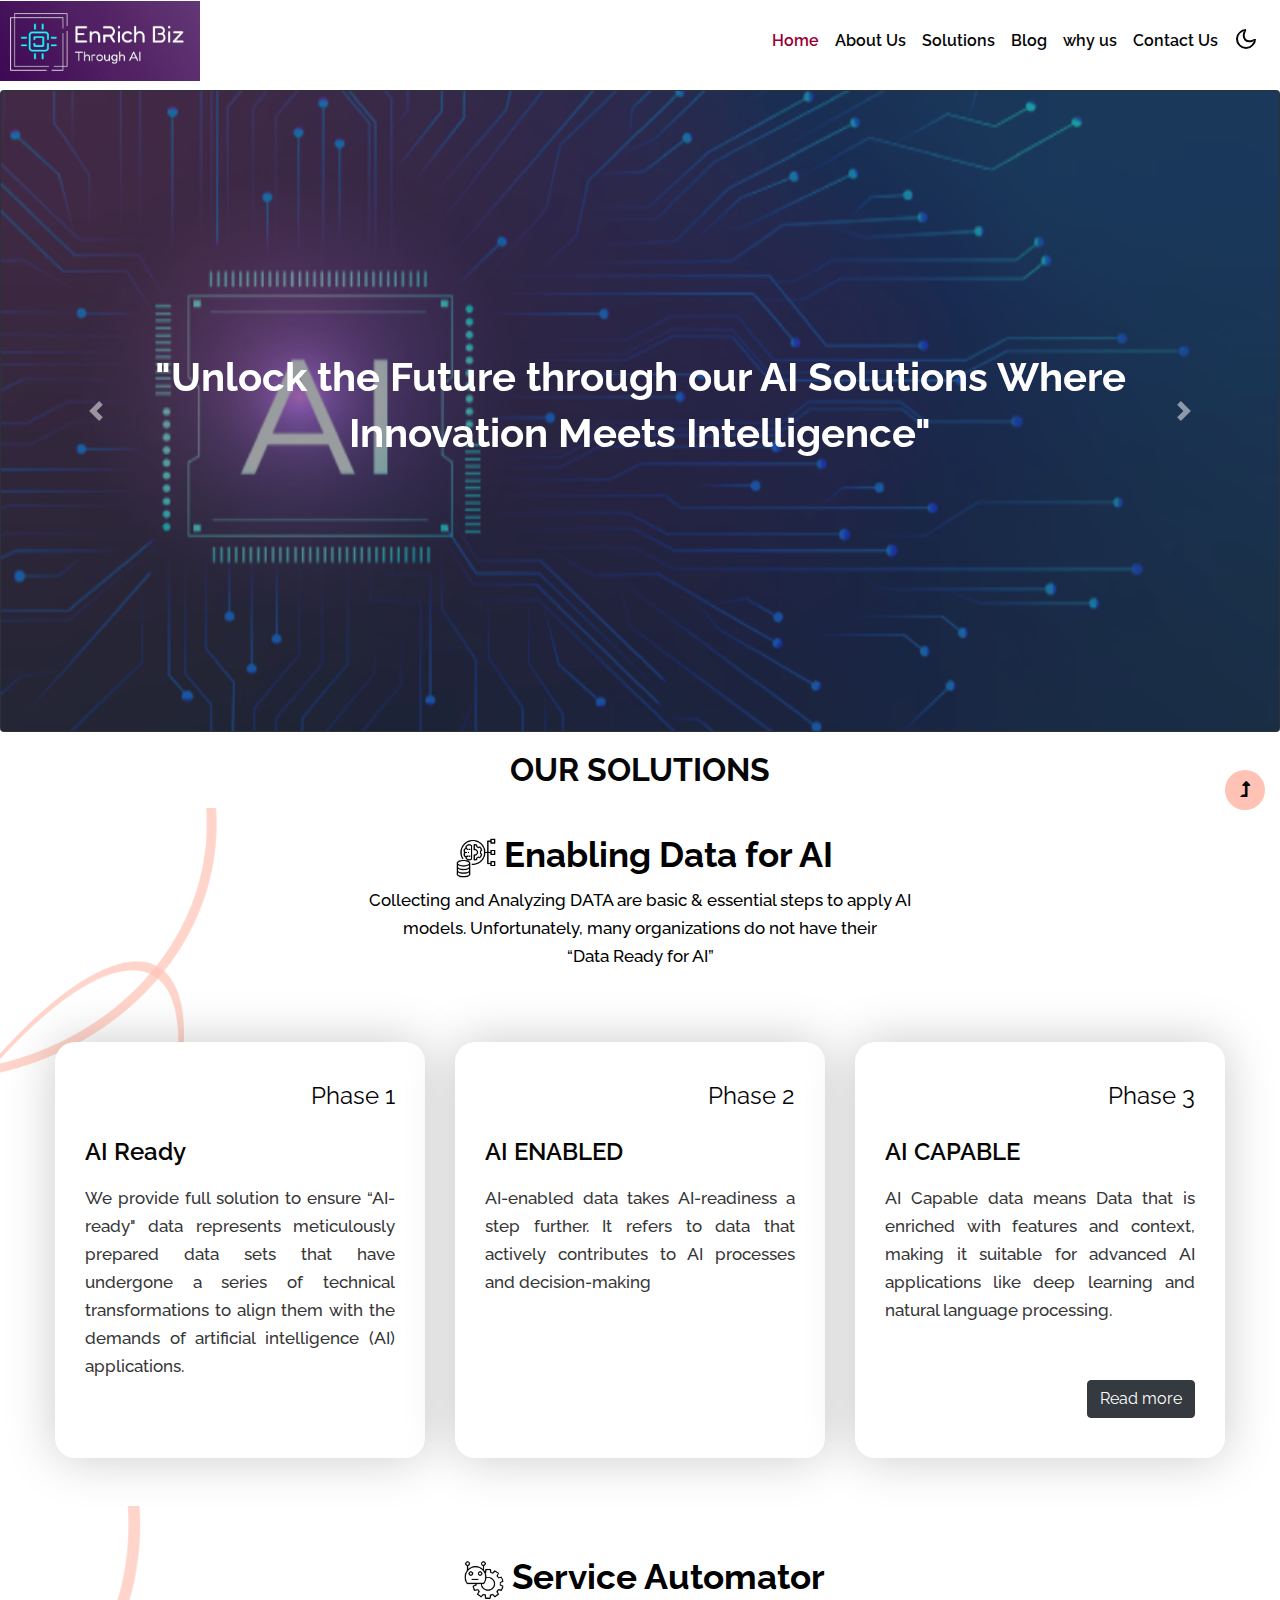
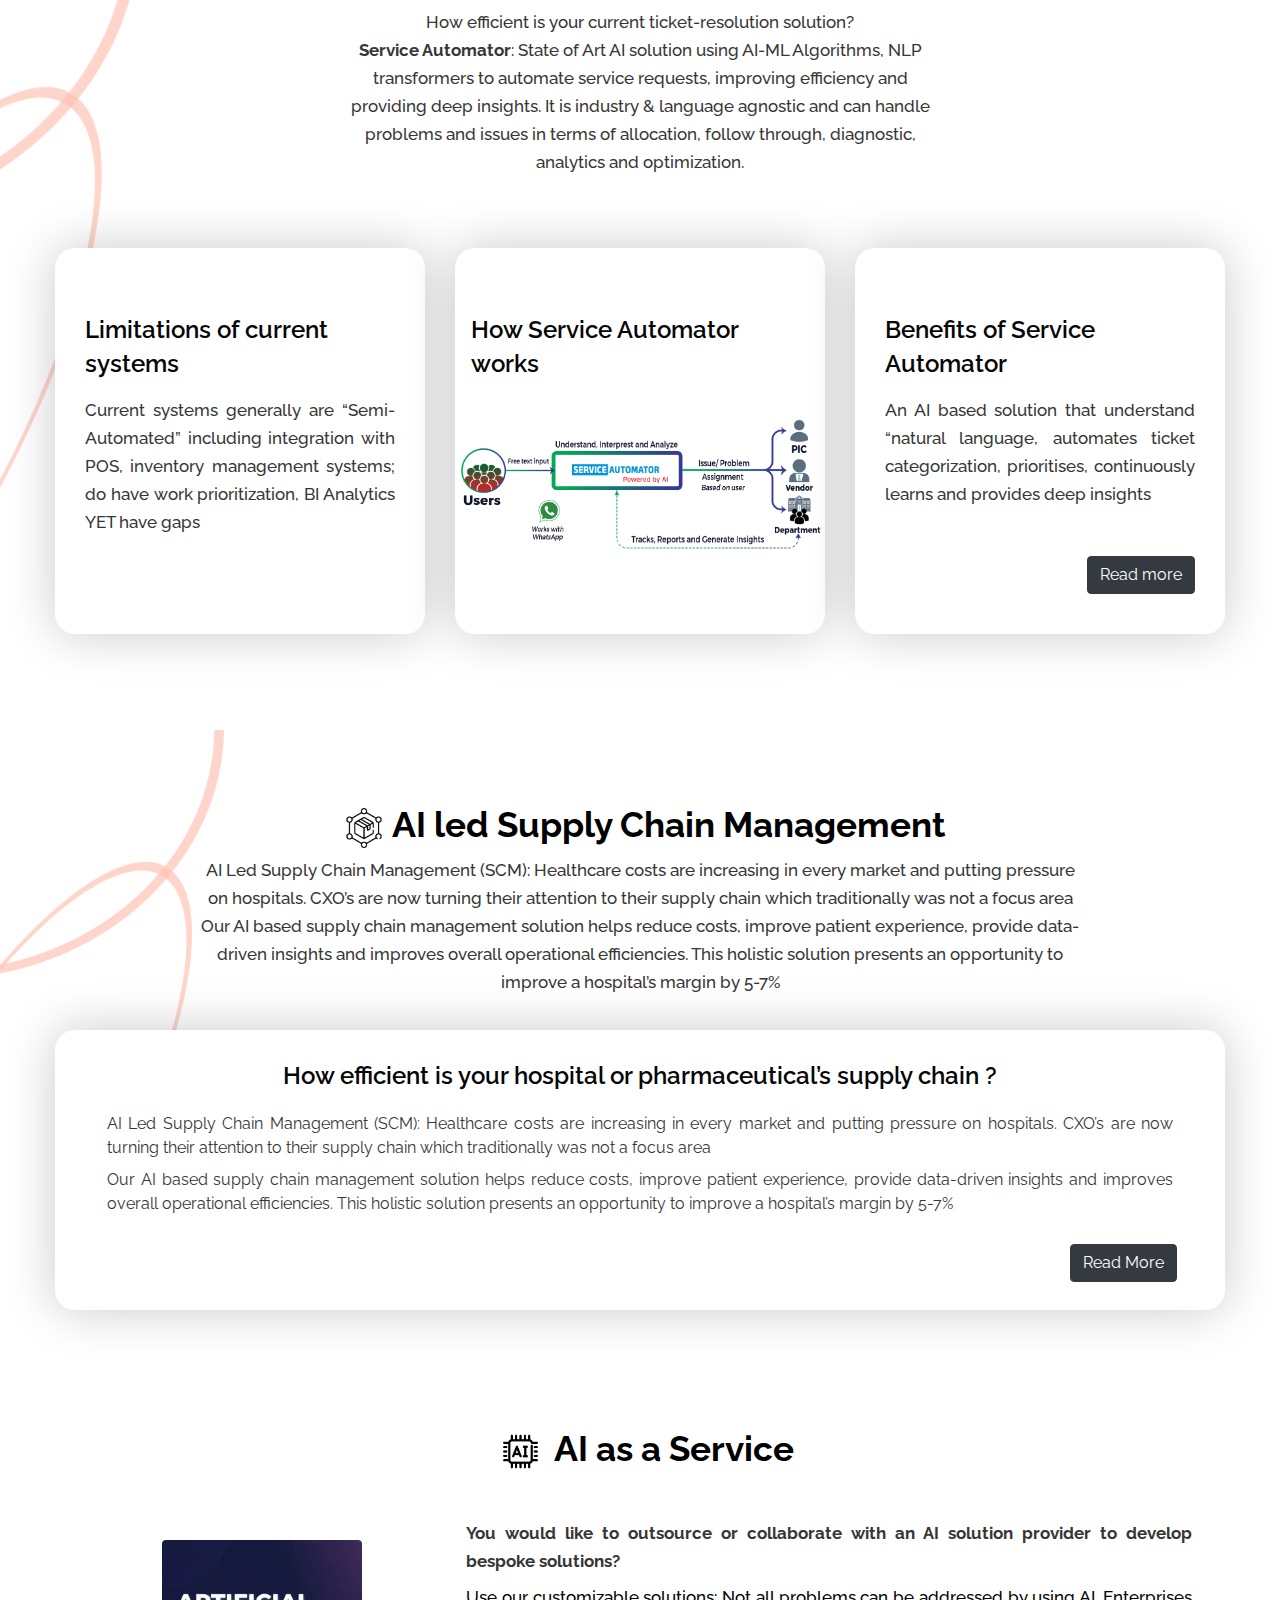
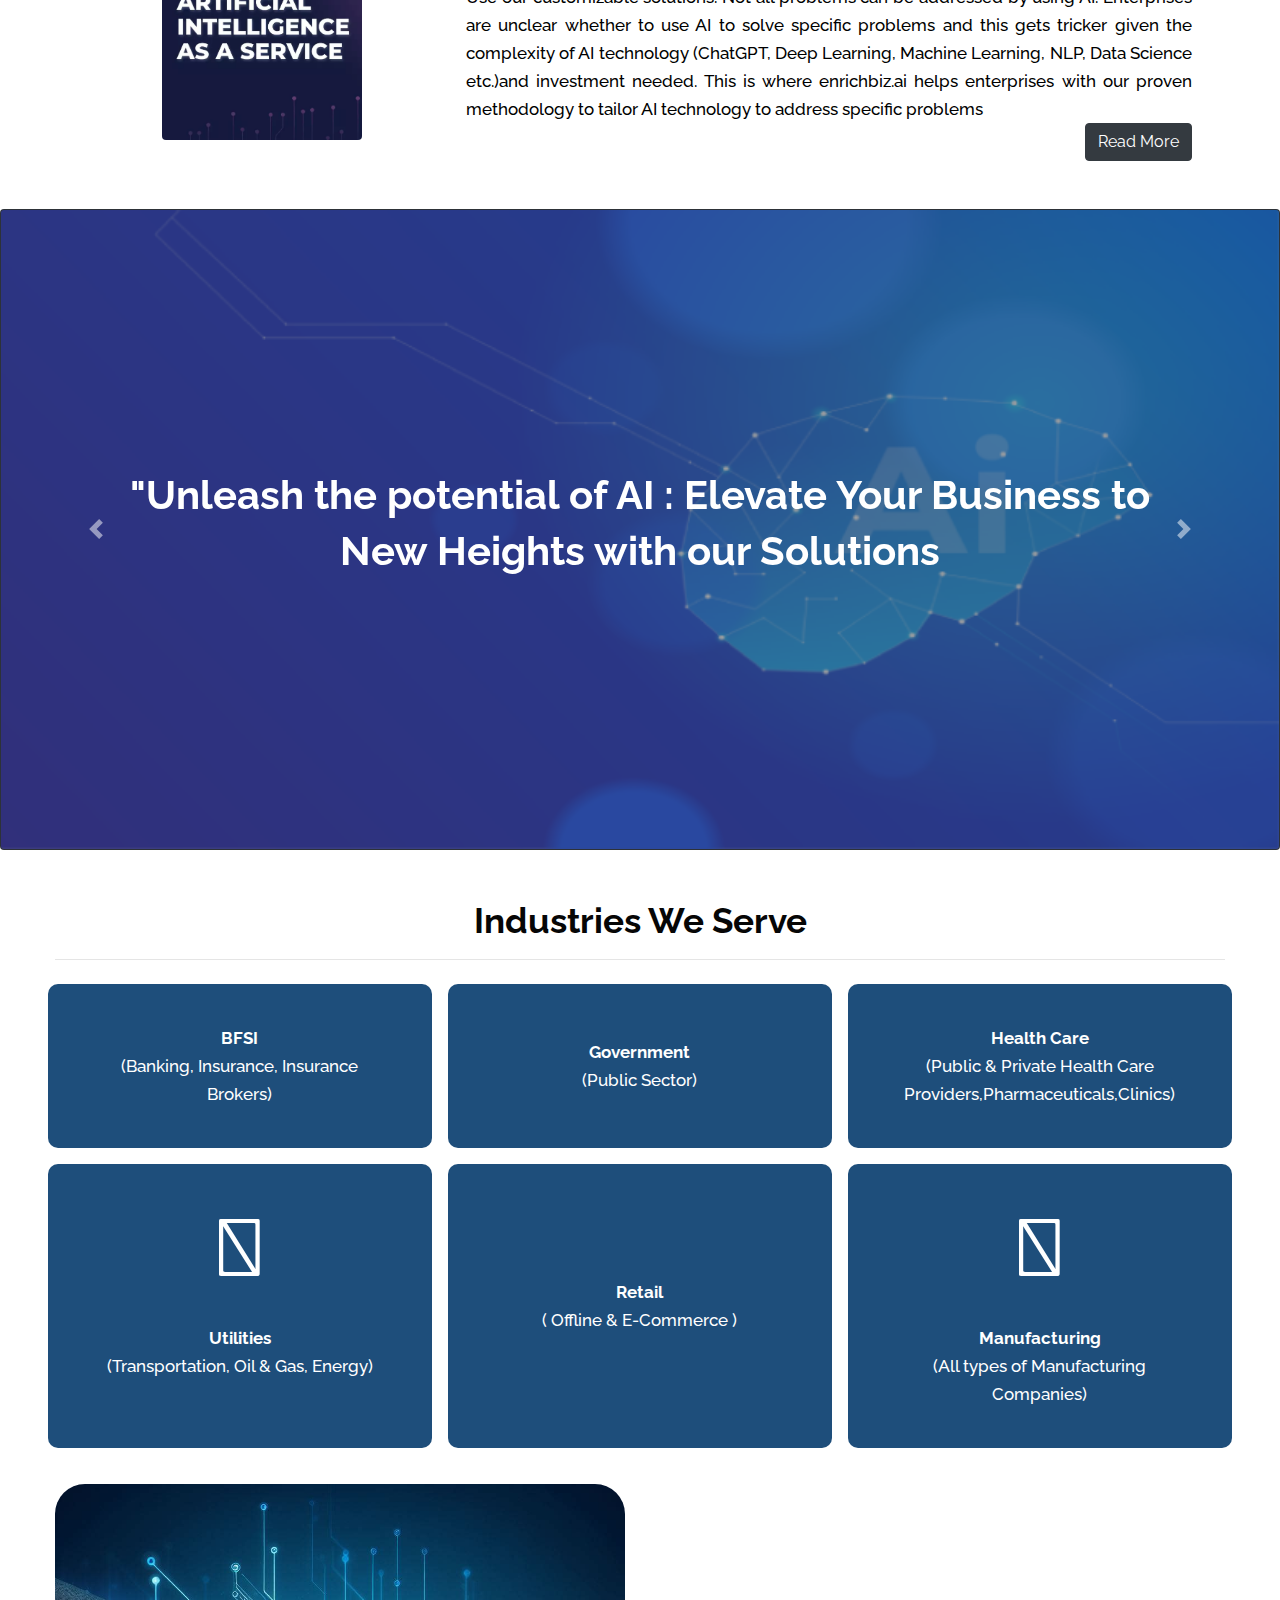
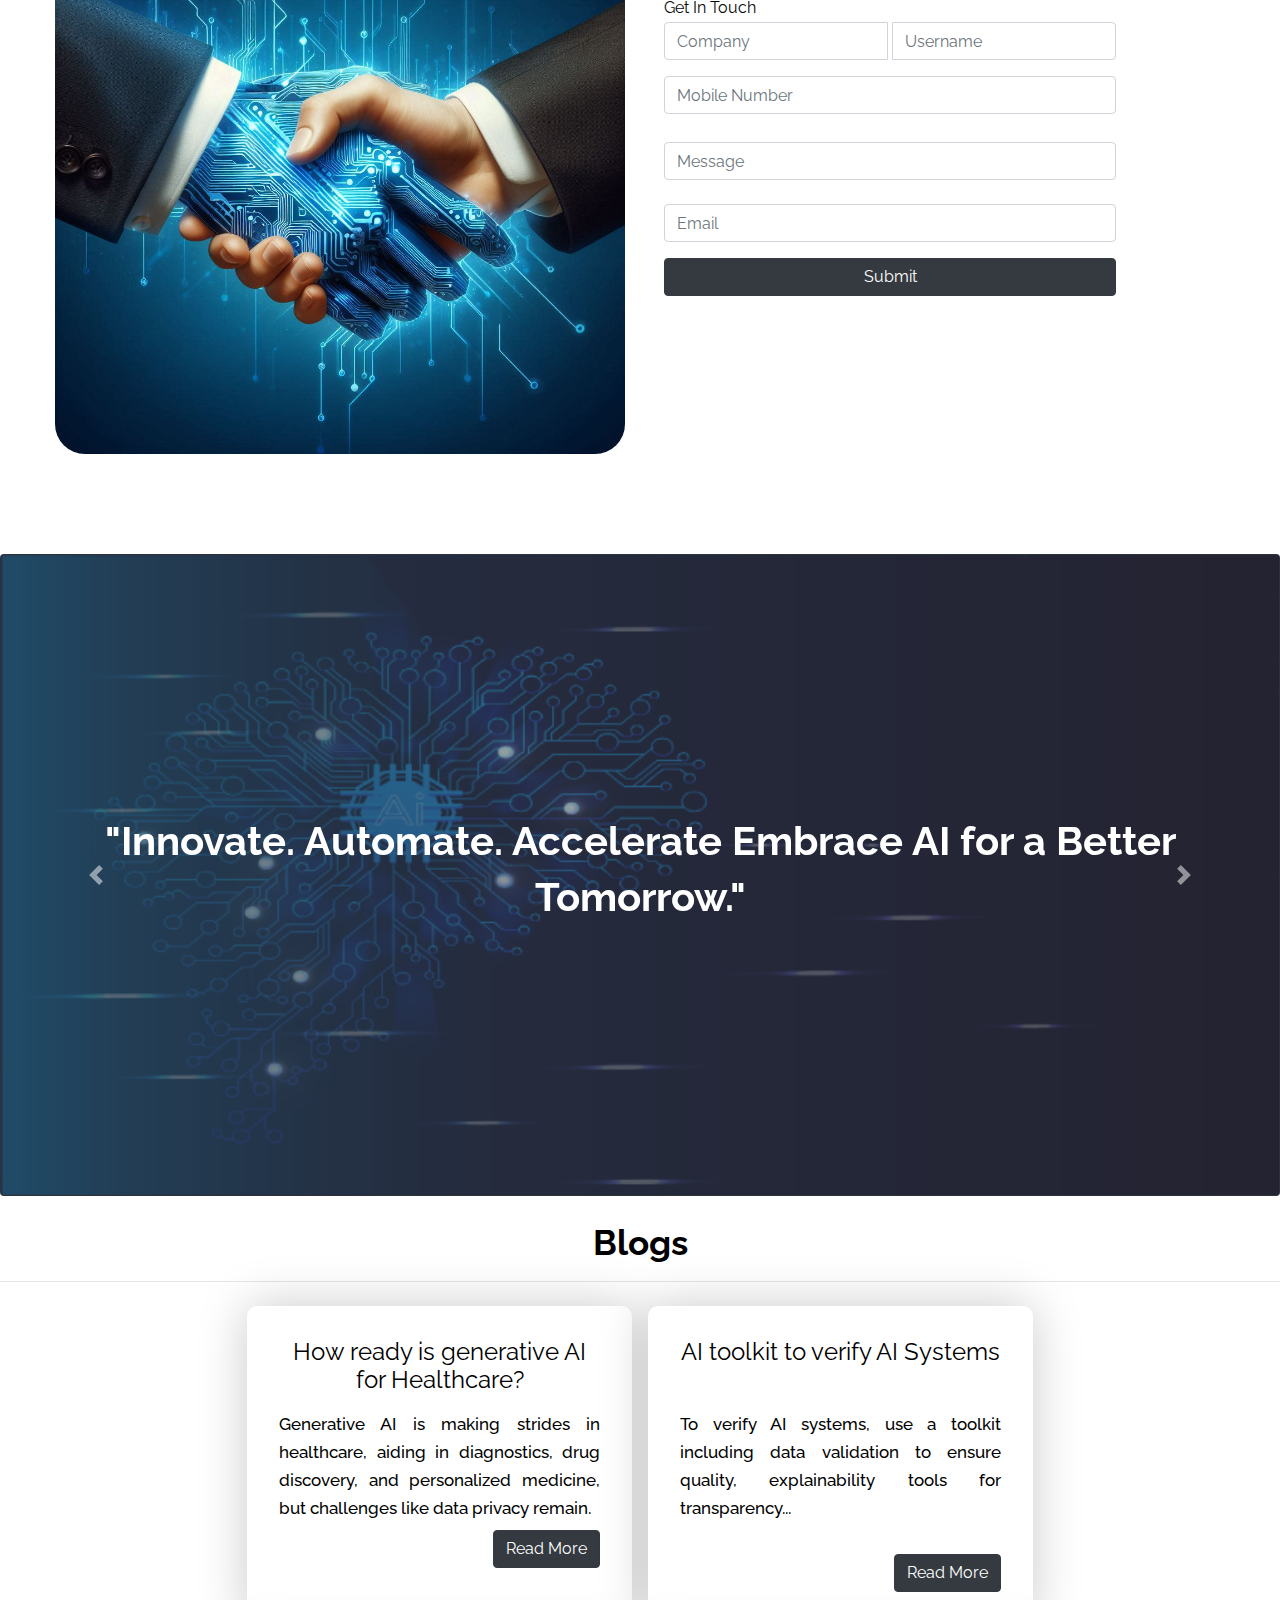
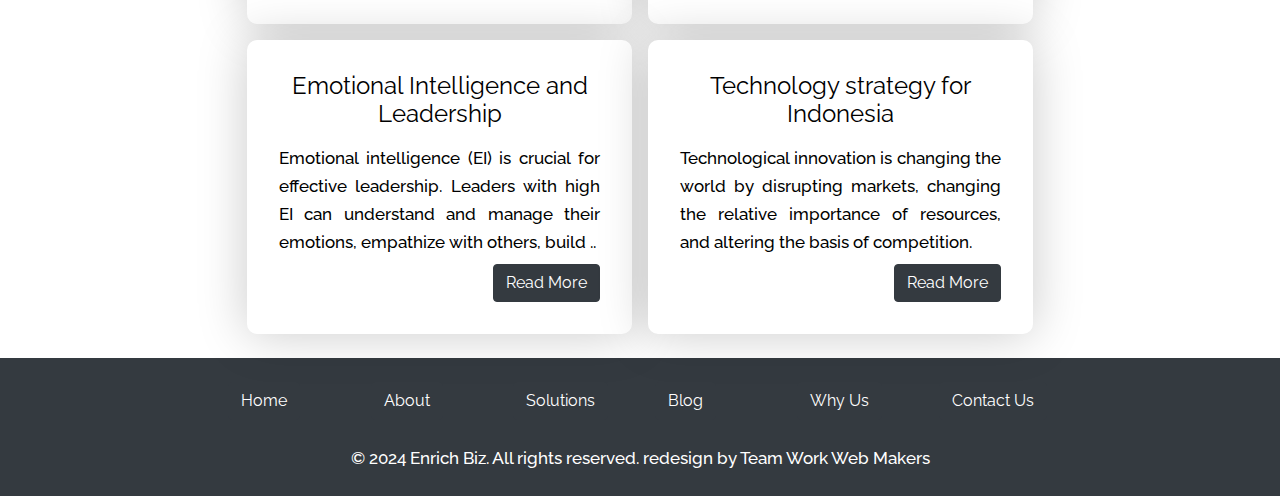
==== commit e483a141: "3 carousels" ====
--- a/index.html
+++ b/index.html
@@ -290,21 +290,21 @@
       </section>
       <section>
          <section>
-            <div id="carouselExampleControls" class="carousel slide" data-ride="carousel">
+            <div id="carouselExampleControls2" class="carousel slide" data-ride="carousel">
                <div class="carousel-inner">
                   <div class="carousel-item active" data-interval="2000">
                      <div class="card bg-dark text-white">
-                        <img src="assets/images2/pic1.png" class="card-img" alt="..." style="opacity: 50%;">
+                        <img src="assets/images2/ai3.png" class="card-img" alt="..." style="opacity: 50%;">
                         <div class="container card-img-overlay text-white align-items-center d-flex justify-content-center">
-                           <h1 class="card-title text-white text-center p-4 font-weight-bolder">"Unlock the Future through our AI Solutions		
-                              Where <br><br>Innovation Meets Intelligence"
+                           <h1 class="card-title text-white text-center p-4 font-weight-bolder">"Unleash the potential of AI : 
+                              Elevate Your Business to <br><br>New Heights with our Solutions
                            </h1>
                         </div>
                      </div>
                   </div>
                   <div class="carousel-item" data-interval="2000">
                      <div class="card bg-dark text-white">
-                        <img src="assets/images2/pic2.png" class="card-img" alt="..." style="opacity: 50%;">
+                        <img src="assets/images2/ai4.png" class="card-img" alt="..." style="opacity: 50%;">
                         <div class="container card-img-overlay text-white align-items-center d-flex justify-content-center">
                            <h1 class="card-title text-white text-center p-4 font-weight-bolder">"Infusing Artificial Intelligence into your organization
                               is no <br> <br>longer a choice"
@@ -313,11 +313,11 @@
                      </div>
                   </div>
                </div>
-               <a class="carousel-control-prev" href="#carouselExampleControls" role="button" data-slide="prev">
+               <a class="carousel-control-prev" href="#carouselExampleControls2" role="button" data-slide="prev">
                <span class="carousel-control-prev-icon" aria-hidden="true"></span>
                <span class="sr-only">Previous</span>
                </a>
-               <a class="carousel-control-next" href="#carouselExampleControls" role="button" data-slide="next">
+               <a class="carousel-control-next" href="#carouselExampleControls2" role="button" data-slide="next">
                <span class="carousel-control-next-icon" aria-hidden="true"></span>
                <span class="sr-only">Next</span>
                </a>
@@ -408,8 +408,8 @@
                         </div>
                      </div>
                   </div>
-                  <div class="col p-2 col-lg-4 col-12">
-                     <div class="p-4 text-white" style="border-radius: 10px;background-color: rgb(30, 78, 123);">
+                  <div class="col p-2 col-lg-4 col-12 h-100">
+                     <div class="p-4 text-white h-100" style="border-radius: 10px;background-color: rgb(30, 78, 123);">
                         <div class="d-flex align-items-center justify-content-center">
                            <span>
                            <i class="fa-solid fa-industry fa-2xl" style="font-size: 5rem;"></i>
@@ -426,9 +426,9 @@
             </section>
          </section>
          <!-- home block 3 -->
-         <section class="w3l-servicesblock py-5">
+         <section class="w3l-servicesblock py-1">
             <div class="container pb-lg-5">
-               <div class="row pb-xl-5 align-items-center">
+               <div class="row pb-xl-5 ">
                   <div class="col-lg-6 position-relative home-block-3-left pb-lg-0 pb-5">
                      <div class="position-relative">
                         <img id="getintouch" src="assets/images2/Designer.png" alt="" class="img-fluid radius-image">
@@ -451,15 +451,15 @@
                         
                         </form-->
                   </div>
-                  <div class="col-xl-5 w-100 col-lg-6 offset-xl-1 mt-lg-0 mt-5 pt-lg-0 pt-5">
-                     <form class="imginfo__box" method="POST" action="/contact.php">
+                  <div class="col-xl-5 w-100 col-lg-6  mt-lg-0 mt-1 pt-lg-0 pb-5 d-flex align-items-center justify-content-center">
+                     <form class="" method="POST" action="/contact.php">
                         <h6 class="imginfo__title">
                         Get In Touch</p>
                         <div class="    ">
-                           <div class="input-group mb-3">
-                              <div class="input-group-prepend">
+                           <div class="input-group mb-3 w-100">
+                              <div class="input-group">
                                  <input type="text" name="company" class="form-control" placeholder="Company" aria-label="Full name" aria-describedby="basic-addon1" style="margin-right: 4px;"><br>
-                                 <input type="text" name="username" class="form-control" placeholder="Username" aria-label="Username" aria-describedby="basic-addon1">
+                                 <input type="text" name="username" class="form-control w-100" placeholder="Username" aria-label="Username" aria-describedby="basic-addon1">
                               </div>
                            </div>
                            <input type="text" name="mobile" class="form-control " placeholder="Mobile Number" aria-label="Mobile" aria-describedby="basic-addon1"><br>
@@ -494,21 +494,21 @@
             </section-->
          <!-- //video section -->
          <section>
-            <div id="carouselExampleControls" class="carousel slide" data-ride="carousel">
+            <div id="carouselExampleControls3" class="carousel slide" data-ride="carousel">
                <div class="carousel-inner">
                   <div class="carousel-item active" data-interval="2000">
                      <div class="card bg-dark text-white">
-                        <img src="assets/images2/pic1.png" class="card-img" alt="..." style="opacity: 50%;">
+                        <img src="assets/images2/ai5.png" class="card-img" alt="..." style="opacity: 50%;">
                         <div class="container card-img-overlay text-white align-items-center d-flex justify-content-center">
-                           <h1 class="card-title text-white text-center p-4 font-weight-bolder">"Unlock the Future through our AI Solutions		
-                              Where <br><br>Innovation Meets Intelligence"
+                           <h1 class="card-title text-white text-center p-4 font-weight-bolder">"Innovate. Automate. Accelerate 
+                              Embrace AI for a Better <br><br> Tomorrow."
                            </h1>
                         </div>
                      </div>
                   </div>
                   <div class="carousel-item" data-interval="2000">
                      <div class="card bg-dark text-white">
-                        <img src="assets/images2/pic2.png" class="card-img" alt="..." style="opacity: 50%;">
+                        <img src="assets/images2/ai6.png" class="card-img" alt="..." style="opacity: 50%;">
                         <div class="container card-img-overlay text-white align-items-center d-flex justify-content-center">
                            <h1 class="card-title text-white text-center p-4 font-weight-bolder">"Infusing Artificial Intelligence into your organization
                               is no <br> <br>longer a choice"
@@ -517,15 +517,16 @@
                      </div>
                   </div>
                </div>
-               <a class="carousel-control-prev" href="#carouselExampleControls" role="button" data-slide="prev">
+               <a class="carousel-control-prev" href="#carouselExampleControls3" role="button" data-slide="prev">
                <span class="carousel-control-prev-icon" aria-hidden="true"></span>
                <span class="sr-only">Previous</span>
                </a>
-               <a class="carousel-control-next" href="#carouselExampleControls" role="button" data-slide="next">
+               <a class="carousel-control-next" href="#carouselExampleControls3" role="button" data-slide="next">
                <span class="carousel-control-next-icon" aria-hidden="true"></span>
                <span class="sr-only">Next</span>
                </a>
             </div>
+            <br>
          </section>
          <h3 class="font-weight-bolder text-clr-bg text-center title-style">Blogs</h3>
          <hr/>
@@ -534,7 +535,7 @@
                      <div class="p-2 col-lg-6">
                         <div class="p-2 box-wrap h-100" style="border-radius: 10px;">
                            <div class="d-flex justify-content-center">
-                              <img src="https://cdn-icons-png.freepik.com/512/9187/9187604.png" class="img-fluid" alt="" style="border-radius: 10px;max-height: 150px;">
+                              <img src="https://cdn-icons-png.freepik.com/512/9187/9187604.png" class="img-fluid" alt="" style="border-radius: 10px;max-height: 100px;">
                            </div>
                            <div class="col-lg-12 col-12 p-4 justify-content-center">
                               <div>
@@ -551,11 +552,12 @@
                      <div class="p-2 col-lg-6">
                         <div class="p-2 box-wrap h-100" style="border-radius: 10px;">
                            <div class="d-flex justify-content-center">
-                              <img src="https://cdn-icons-png.freepik.com/512/9187/9187604.png" class="img-fluid" alt="" style="border-radius: 10px;max-height: 150px;">
+                              <img src="https://cdn-icons-png.freepik.com/512/9187/9187604.png" class="img-fluid" alt="" style="border-radius: 10px;max-height: 100px;">
                            </div>
                            <div class="col-lg-12 col-12 p-4">
                               <h4 class="text-center text-clr-bg mb-3">AI toolkit to verify AI Systems <br><br></h4>
                               <p class="text-clr-bg text-justify mb-2">To verify AI systems, use a toolkit including data validation to ensure quality, explainability tools for transparency...</p>
+                              <br>
                               <div class="d-flex justify-content-end">
                                  <a class="btn btn-dark text-white" target="_blank" href="https://www.linkedin.com/feed/update/urn:li:activity:7073620783947808768?utm_source=share&utm_medium=member_desktop
                                     ">Read More</a>
@@ -566,7 +568,7 @@
                      <div class="p-2 col-lg-6">
                         <div class="p-2 box-wrap h-100" style="border-radius: 10px;">
                            <div class="d-flex justify-content-center">
-                              <img src="https://cdn-icons-png.freepik.com/512/9187/9187604.png" class="img-fluid" alt="" style="border-radius: 10px;max-height: 150px;">
+                              <img src="https://cdn-icons-png.freepik.com/512/9187/9187604.png" class="img-fluid" alt="" style="border-radius: 10px;max-height: 100px;">
                            </div>
                            <div class="col-lg-12 col-12 p-4">
                               <h4 class="text-center text-clr-bg mb-3">Emotional Intelligence and Leadership </h4>
@@ -580,12 +582,14 @@
                      <div class="p-2 col-lg-6">
                         <div class="p-2  box-wrap h-100" style="border-radius: 10px;">
                            <div class="d-flex justify-content-center">
-                              <img src="https://cdn-icons-png.freepik.com/512/9187/9187604.png" class="img-fluid" alt="" style="border-radius: 10px;max-height: 150px;">
-                           </div>
-                           <div class="col-lg-12 col-12 p-4">
-                              <h4 class="text-center text-clr-bg mb-3">Emotional Intelligence and Leadership </h4>
-                              <p class="text-clr-bg text-justify mb-2">Emotional intelligence (EI) is crucial for effective leadership. Leaders with high EI can understand and manage their emotions, empathize with others, build .. </p>
+                              <img src="https://cdn-icons-png.freepik.com/512/9187/9187604.png" class="img-fluid" alt="" style="border-radius: 10px;max-height: 100px;">
+                           </div>
+                           <div class="col-lg-12 col-12 p-4 h-100">
+                              <h4 class="text-center text-clr-bg mb-3">Technology strategy for Indonesia</h4>
+                              <p class="text-clr-bg text-justify mb-2">Technological innovation is changing the world  by disrupting markets, changing the relative importance of resources, and altering the basis of competition. </p>
+                             
                               <div class="d-flex justify-content-end">
+                                 
                                  <a class="btn btn-dark text-white" target="_blank" href="https://www.linkedin.com/posts/krishna123_leadership-emotionalintelligence-covid-activity-6677514870008750080-vHNn?utm_source=share&utm_medium=member_desktop">Read More</a>
                               </div>
                            </div>
--- a/assets/css/style-starter.css
+++ b/assets/css/style-starter.css
@@ -18749,12 +18749,7 @@
 /* //3grids section */
 
 /* home block 3 */
-.home-block-3-left::before {
-  content: url(../images/dots.png);
-  position: absolute;
-  top: -70px;
-  right: -70px;
-}
+
 
 .grids_info h4 {
   font-size: 22px;
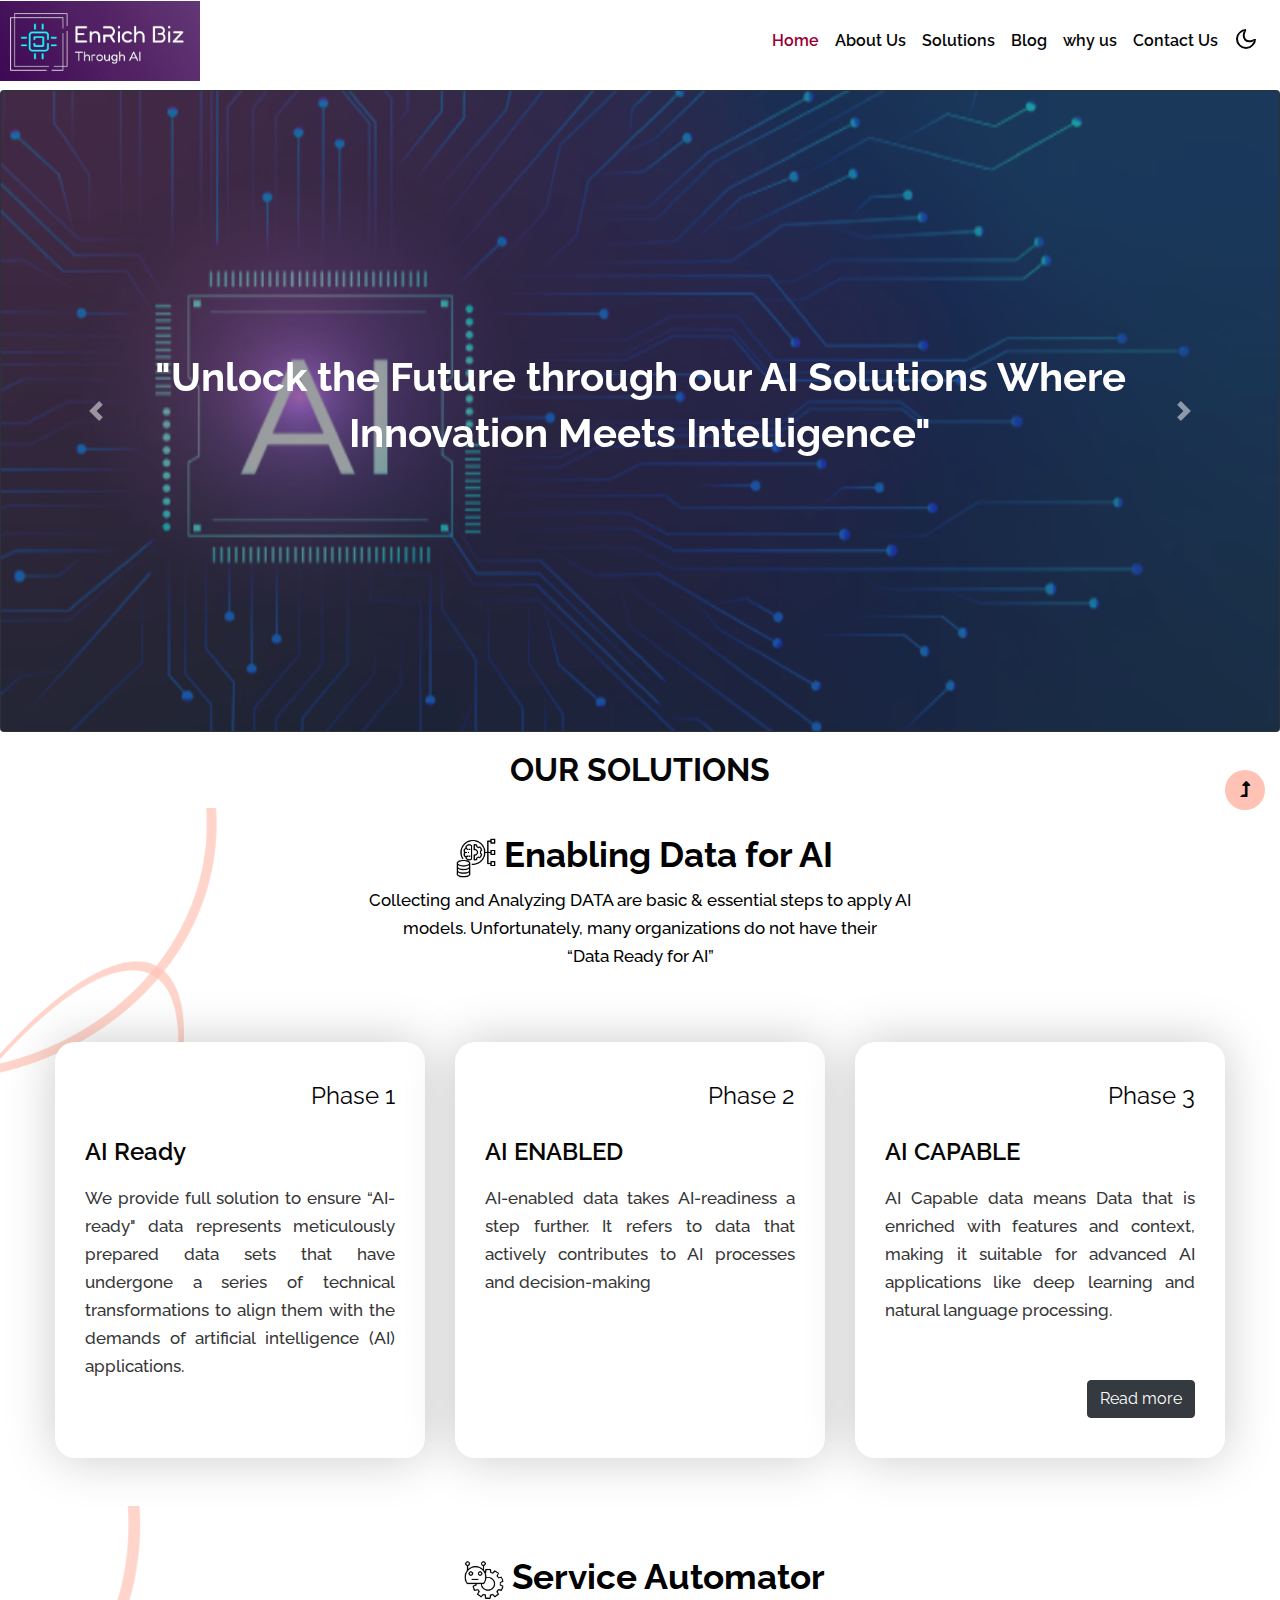
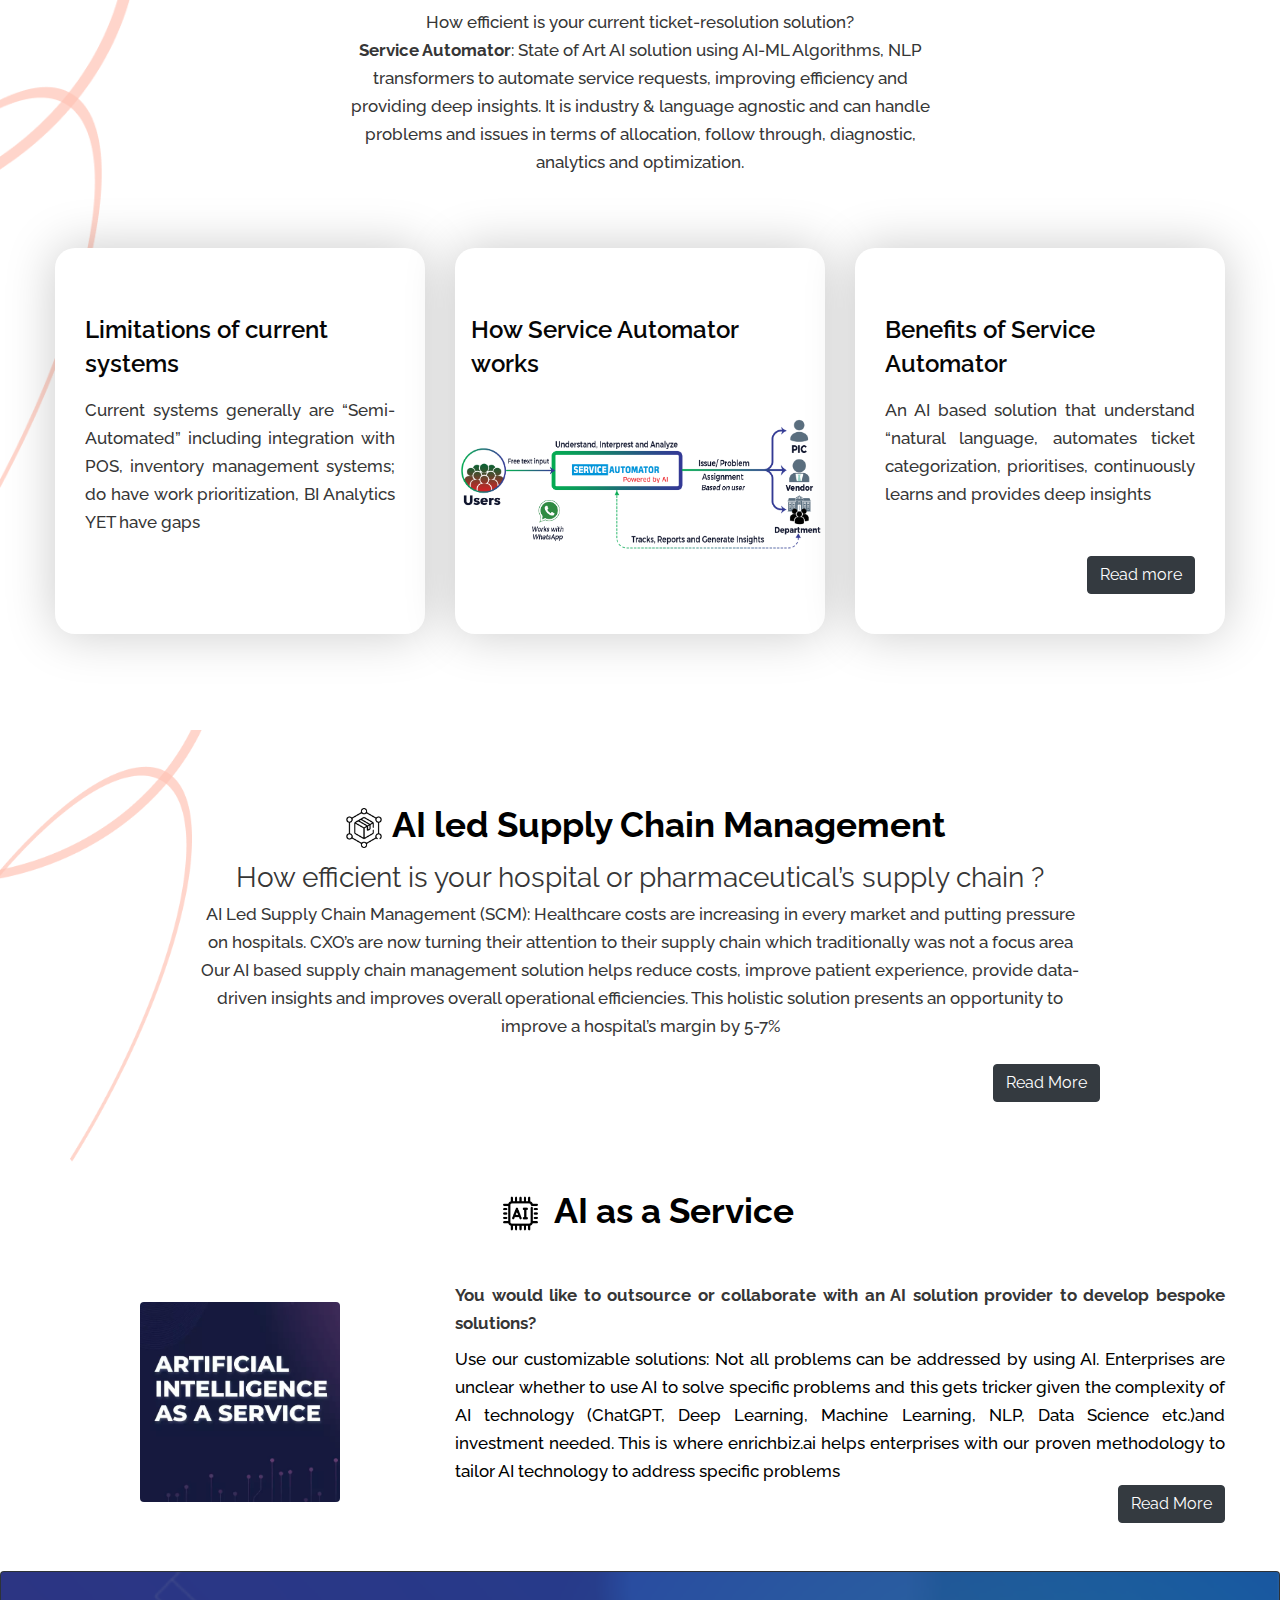
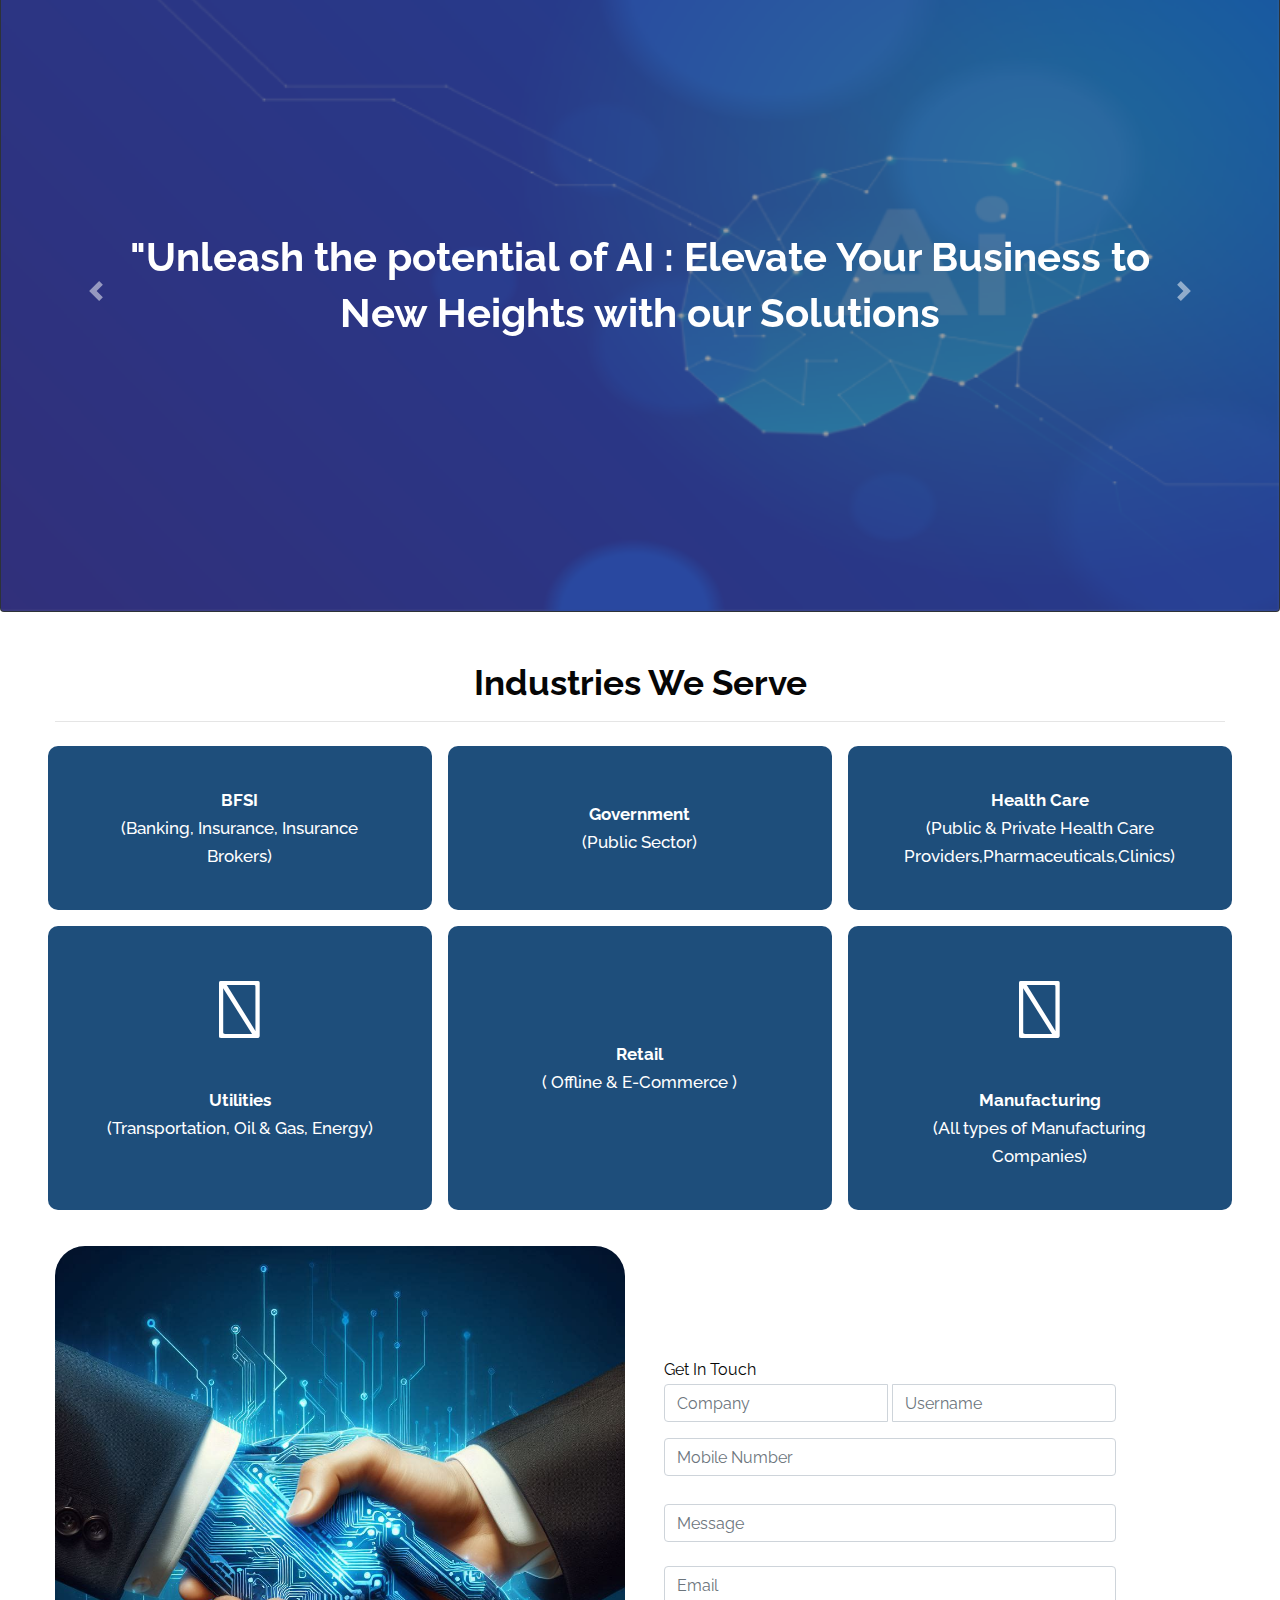
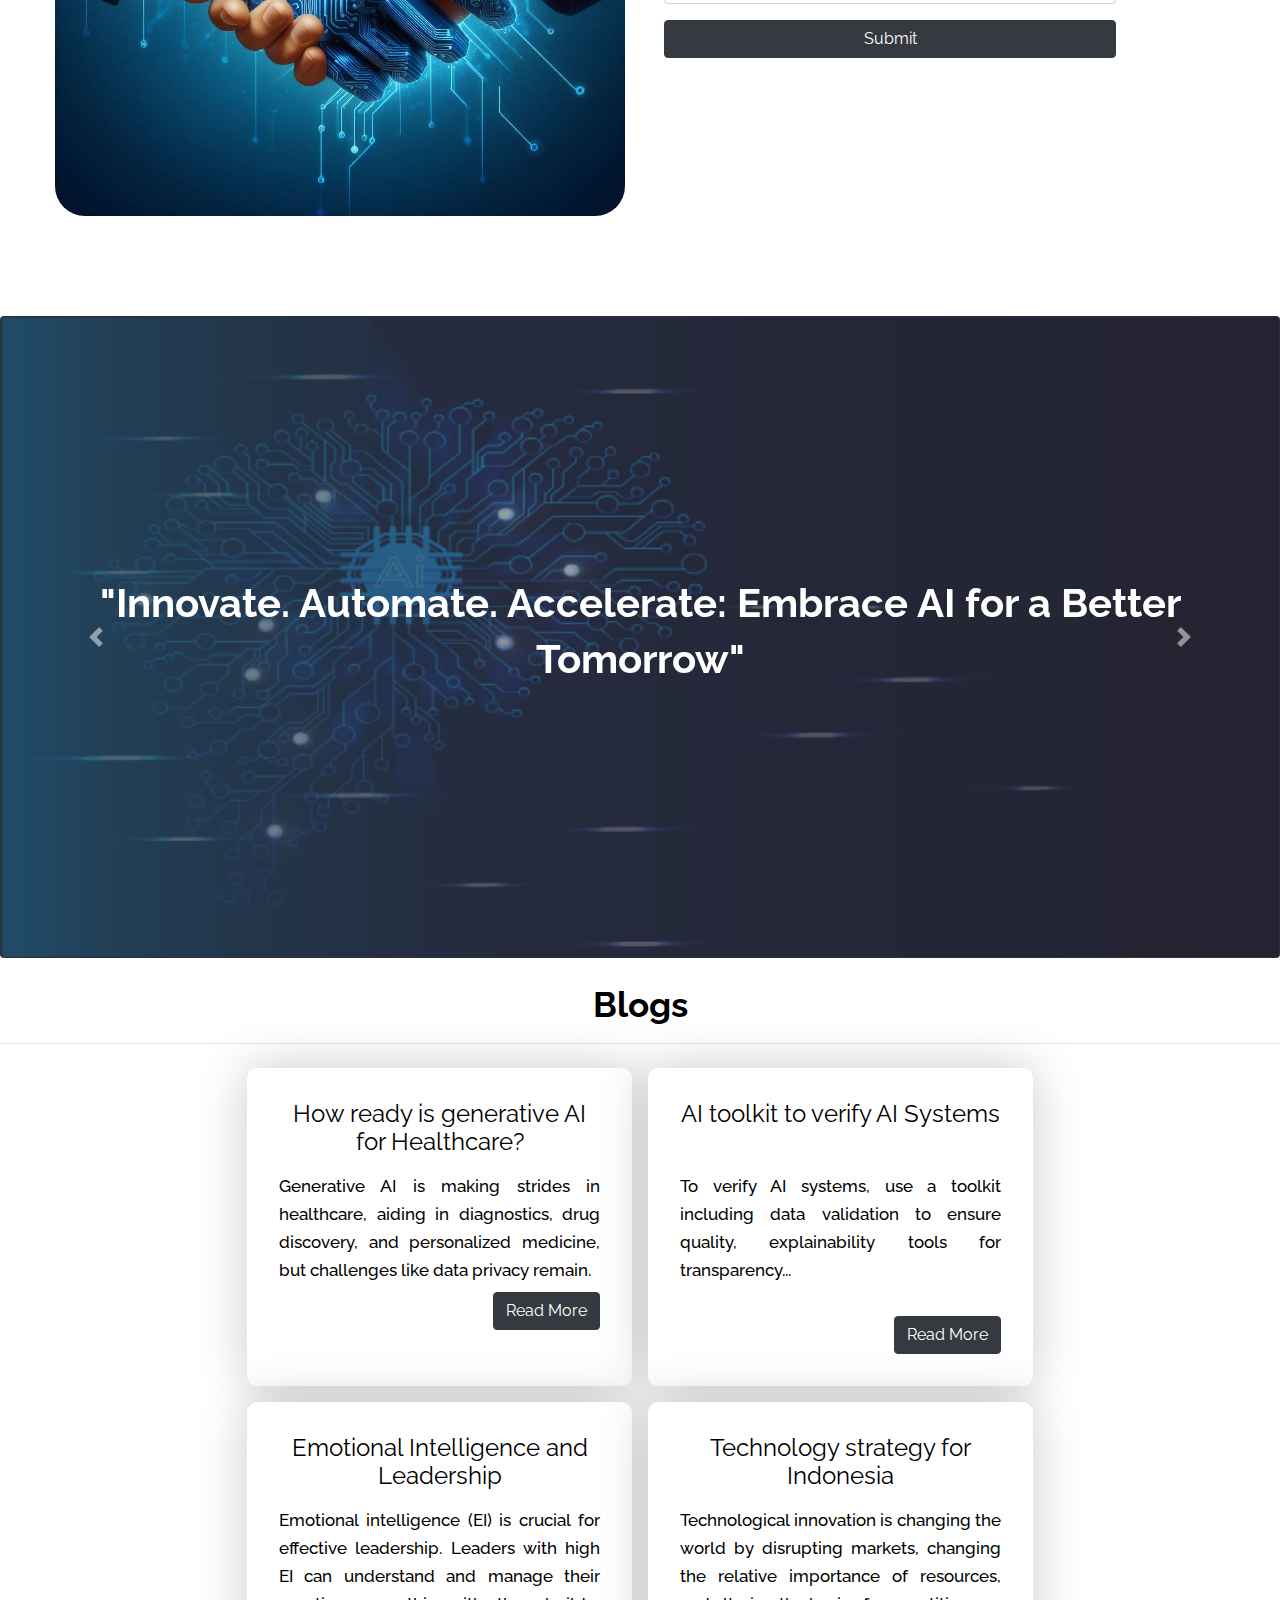
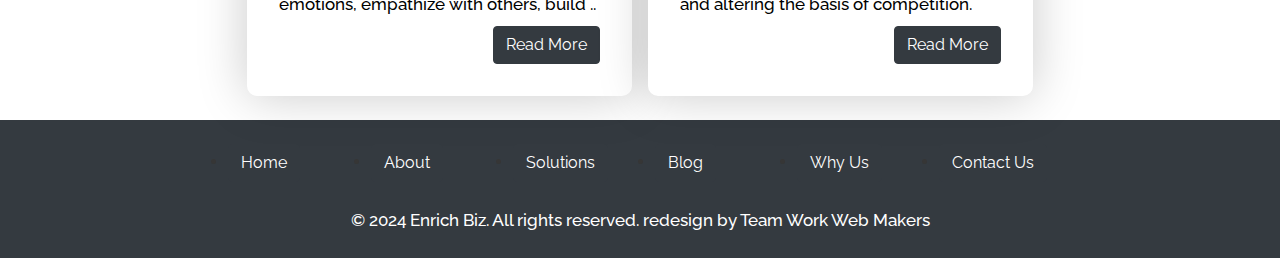
==== commit 20c6d1c8: "foolish1" ====
--- a/index.html
+++ b/index.html
@@ -23,7 +23,7 @@
             <nav class="navbar navbar-expand-lg stroke px-0 pt-0">
                <h1>
                   <!--a class="navbar-brand" href="">
-                     <i class="fab fa-mastodon"></i>arket<span>place</span>
+                      <i class="fab fa-mastodon"></i>arket<span>place</span>
                      </a-->
                   <a class="navbar-brand pt-0" href="index.html">
                   <img src="assets/images2/bg.jpg" class="img-fluid  pt-0" alt="our logo" title="Your logo" style="height:80px;" />
@@ -233,41 +233,39 @@
          <div class="container py-lg-5 py-4">
             <div class="title-heading-w3 mx-auto text-center mt-3 pb-xl-4 p-2">
                <h3 class="title-style mb-2 text-clr-bg"><span><img src="assets/images2/supply-chain.png" class="mx-2" height="40" alt=""></span>AI led Supply Chain Management</h3>
+               <h3 class="py-2"><a href="#">How efficient is your hospital or pharmaceutical’s supply chain ?
+               </a>
+            </h3>
                <div class="container col-lg-8">
                   <p class="text-center">
                      AI Led Supply Chain Management (SCM): Healthcare costs are increasing in every market and putting pressure on hospitals.  CXO’s are now turning their attention to their supply chain which traditionally was not a focus area
                      Our AI based supply chain management solution  helps reduce costs, improve patient experience, provide data-driven insights and improves overall operational efficiencies. This holistic solution presents an opportunity to improve a hospital’s margin by 5-7%
                   </p>
-               </div>
-            </div>
-            <div class="row">
+                 
+               </div>
+               <div class="d-flex justify-content-end mt-4">
+                  <a class="btn btn-dark text-white" href="solution3.html">Read More</a>
+               </div>
+            </div>
+            <!--div class="row">
                <div class="container  col-md-12 text-center mb-3 pb-0">
                   <div class="box-wrap p-lg-1 px-lg-5 h-100">
-                     <!--div class="icon">
-                        <i class="fas fa-laptop-code blue-clr-bg"></i>
-                        </div-->
-                     <!--q1h4 class="number">01</h4-->
-                     <h4><a href="#">How efficient is your hospital or pharmaceutical’s supply chain ?
-                        </a>
-                     </h4>
+      
+                     
                      <ul>
                         <li class="text-justify p-1">AI Led Supply Chain Management (SCM): Healthcare costs are increasing in every market and putting pressure on hospitals.  CXO’s are now turning their attention to their supply chain which traditionally was not a focus area
                         </li>
                         <li class="text-justify p-1">Our AI based supply chain management solution  helps reduce costs, improve patient experience, provide data-driven insights and improves overall operational efficiencies. This holistic solution presents an opportunity to improve a hospital’s margin by 5-7%</li>
                      </ul>
-                     <div class="d-flex justify-content-end mt-4">
-                        <a class="btn btn-dark text-white" href="solution3.html">Read More</a>
-                     </div>
-                     <!--p class="text-justify">Current systems generally are “Semi-Automated” including integration with POS, inventory management systems; do have work prioritization, BI Analytics YET have gaps</p-->
-                     <br>
-                     <!--a href="#" class="read">Read more</a-->
-                  </div>
-               </div>
-            </div>
+                     
+                     
+                  </div>
+               </div>
+            </div-->
          </div>
       </section>
       <section>
-         <div class="container p-5">
+         <div class="container pb-5">
             <h3 class="title-style mb-2 text-clr-bg text-center mb-5"><span><img src="assets/images2/ai.png" class="mx-3" height="35" alt=""></span>AI as a Service</h3>
             <div class="row">
                <div class="col-lg-4 rounded">
@@ -307,7 +305,7 @@
                         <img src="assets/images2/ai4.png" class="card-img" alt="..." style="opacity: 50%;">
                         <div class="container card-img-overlay text-white align-items-center d-flex justify-content-center">
                            <h1 class="card-title text-white text-center p-4 font-weight-bolder">"Infusing Artificial Intelligence into your organization
-                              is no <br> <br>longer a choice"
+                              <br> <br>To stay ahead of the curve"
                            </h1>
                         </div>
                      </div>
@@ -500,8 +498,8 @@
                      <div class="card bg-dark text-white">
                         <img src="assets/images2/ai5.png" class="card-img" alt="..." style="opacity: 50%;">
                         <div class="container card-img-overlay text-white align-items-center d-flex justify-content-center">
-                           <h1 class="card-title text-white text-center p-4 font-weight-bolder">"Innovate. Automate. Accelerate 
-                              Embrace AI for a Better <br><br> Tomorrow."
+                           <h1 class="card-title text-white text-center p-4 font-weight-bolder">"Innovate. Automate. Accelerate: 
+                              Embrace AI for a Better <br><br> Tomorrow"
                            </h1>
                         </div>
                      </div>
@@ -511,7 +509,7 @@
                         <img src="assets/images2/ai6.png" class="card-img" alt="..." style="opacity: 50%;">
                         <div class="container card-img-overlay text-white align-items-center d-flex justify-content-center">
                            <h1 class="card-title text-white text-center p-4 font-weight-bolder">"Infusing Artificial Intelligence into your organization
-                              is no <br> <br>longer a choice"
+                              <br> <br>To Future Proof your Business"
                            </h1>
                         </div>
                      </div>
@@ -590,7 +588,7 @@
                              
                               <div class="d-flex justify-content-end">
                                  
-                                 <a class="btn btn-dark text-white" target="_blank" href="https://www.linkedin.com/posts/krishna123_leadership-emotionalintelligence-covid-activity-6677514870008750080-vHNn?utm_source=share&utm_medium=member_desktop">Read More</a>
+                                 <a class="btn btn-dark text-white" target="_blank" href="blog.html">Read More</a>
                               </div>
                            </div>
                         </div>
--- a/assets/css/style-starter.css
+++ b/assets/css/style-starter.css
@@ -11084,9 +11084,8 @@
   display: block;
 }
 
-ul {
-  margin: 0;
-  padding: 0;
+.box-height{
+  height: 32rem;
 }
 
 h1,
@@ -11109,9 +11108,7 @@
   font-weight: 500;
 }
 
-li {
-  list-style-type: none;
-}
+
 
 p.white {
   color: #eee;
